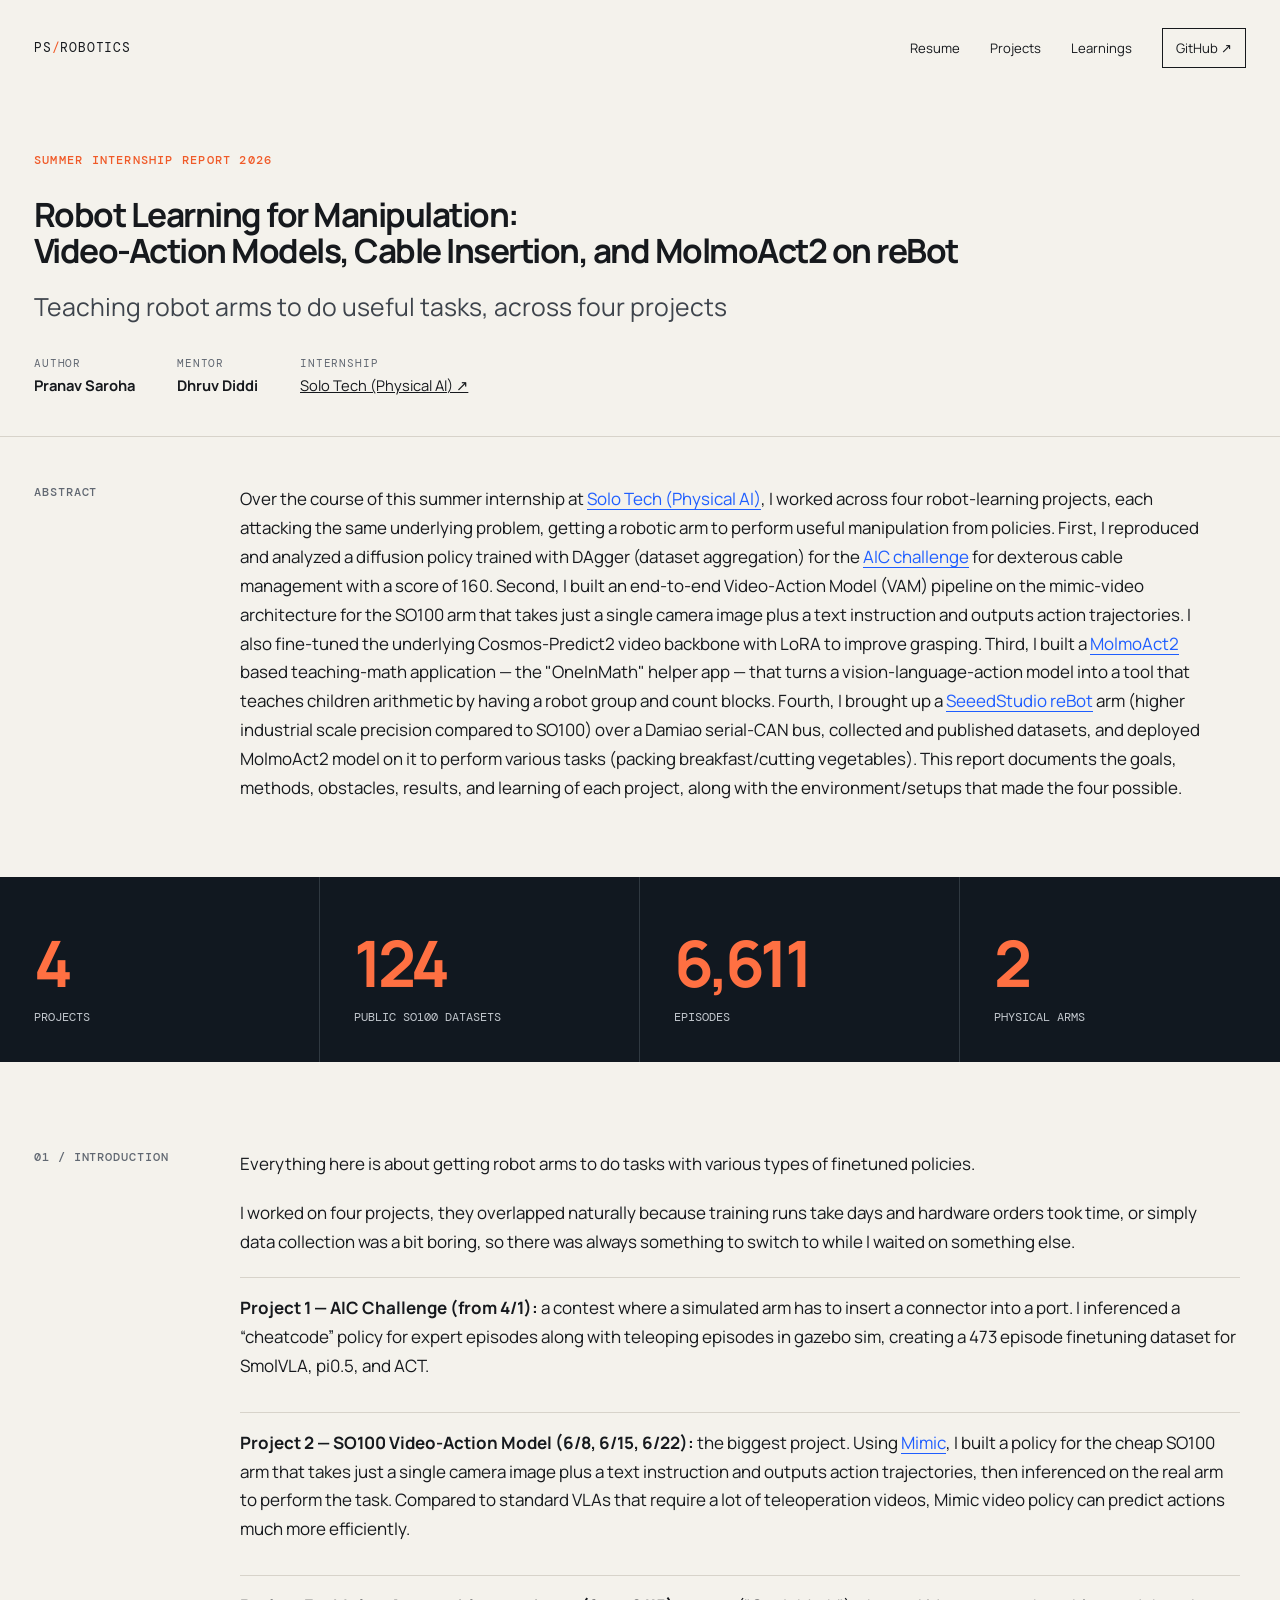
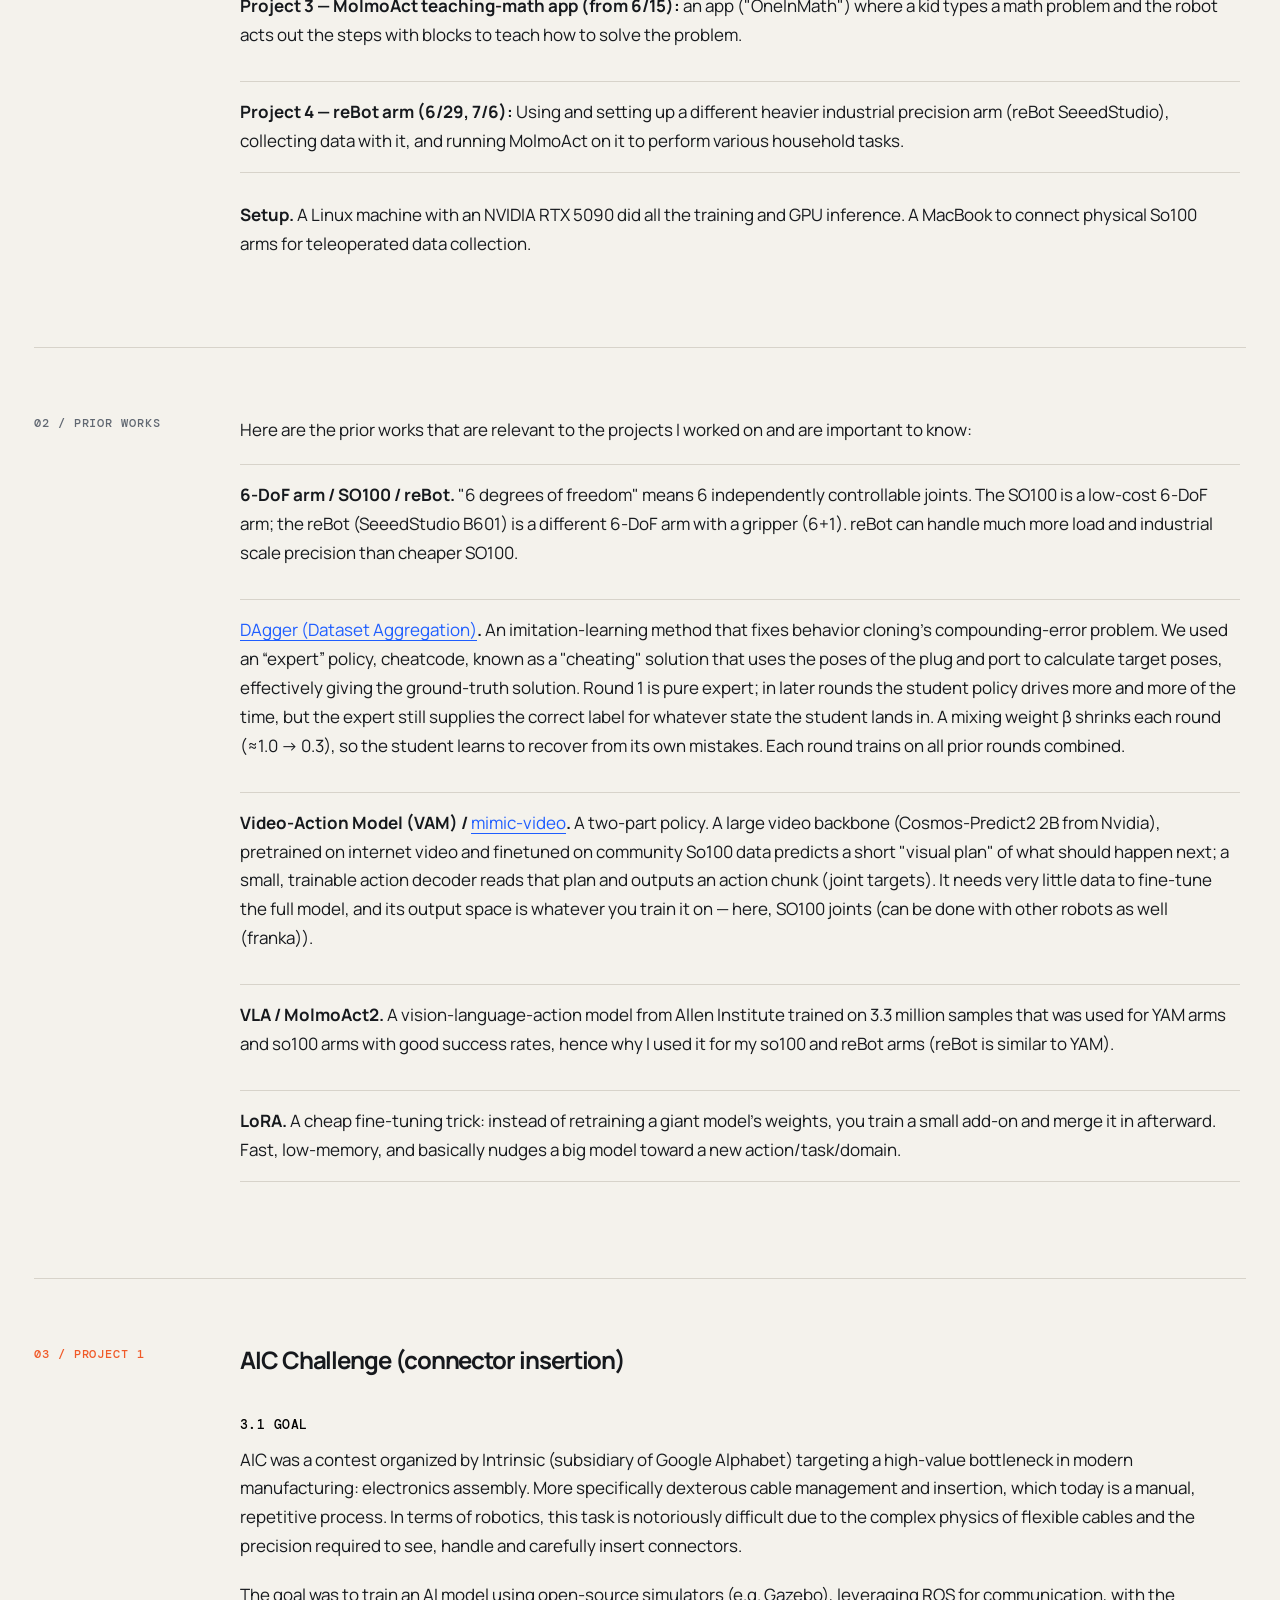
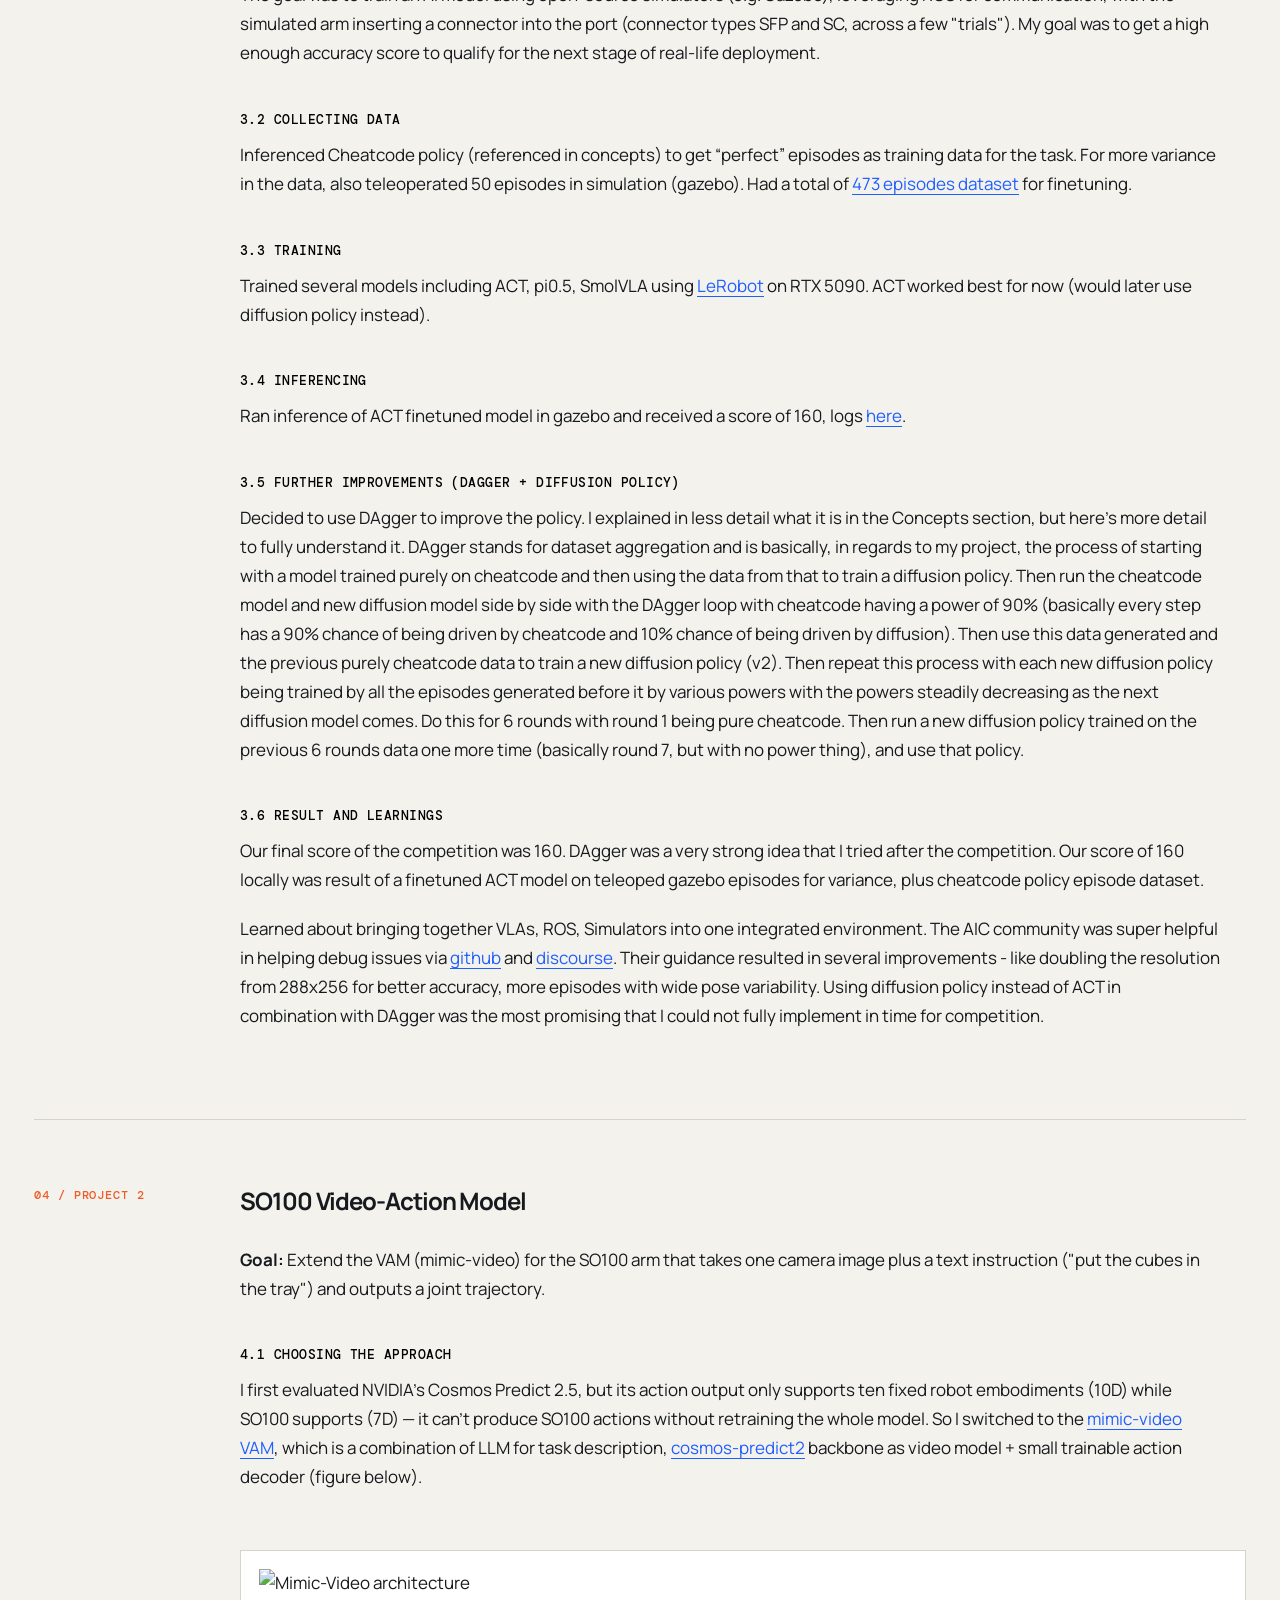
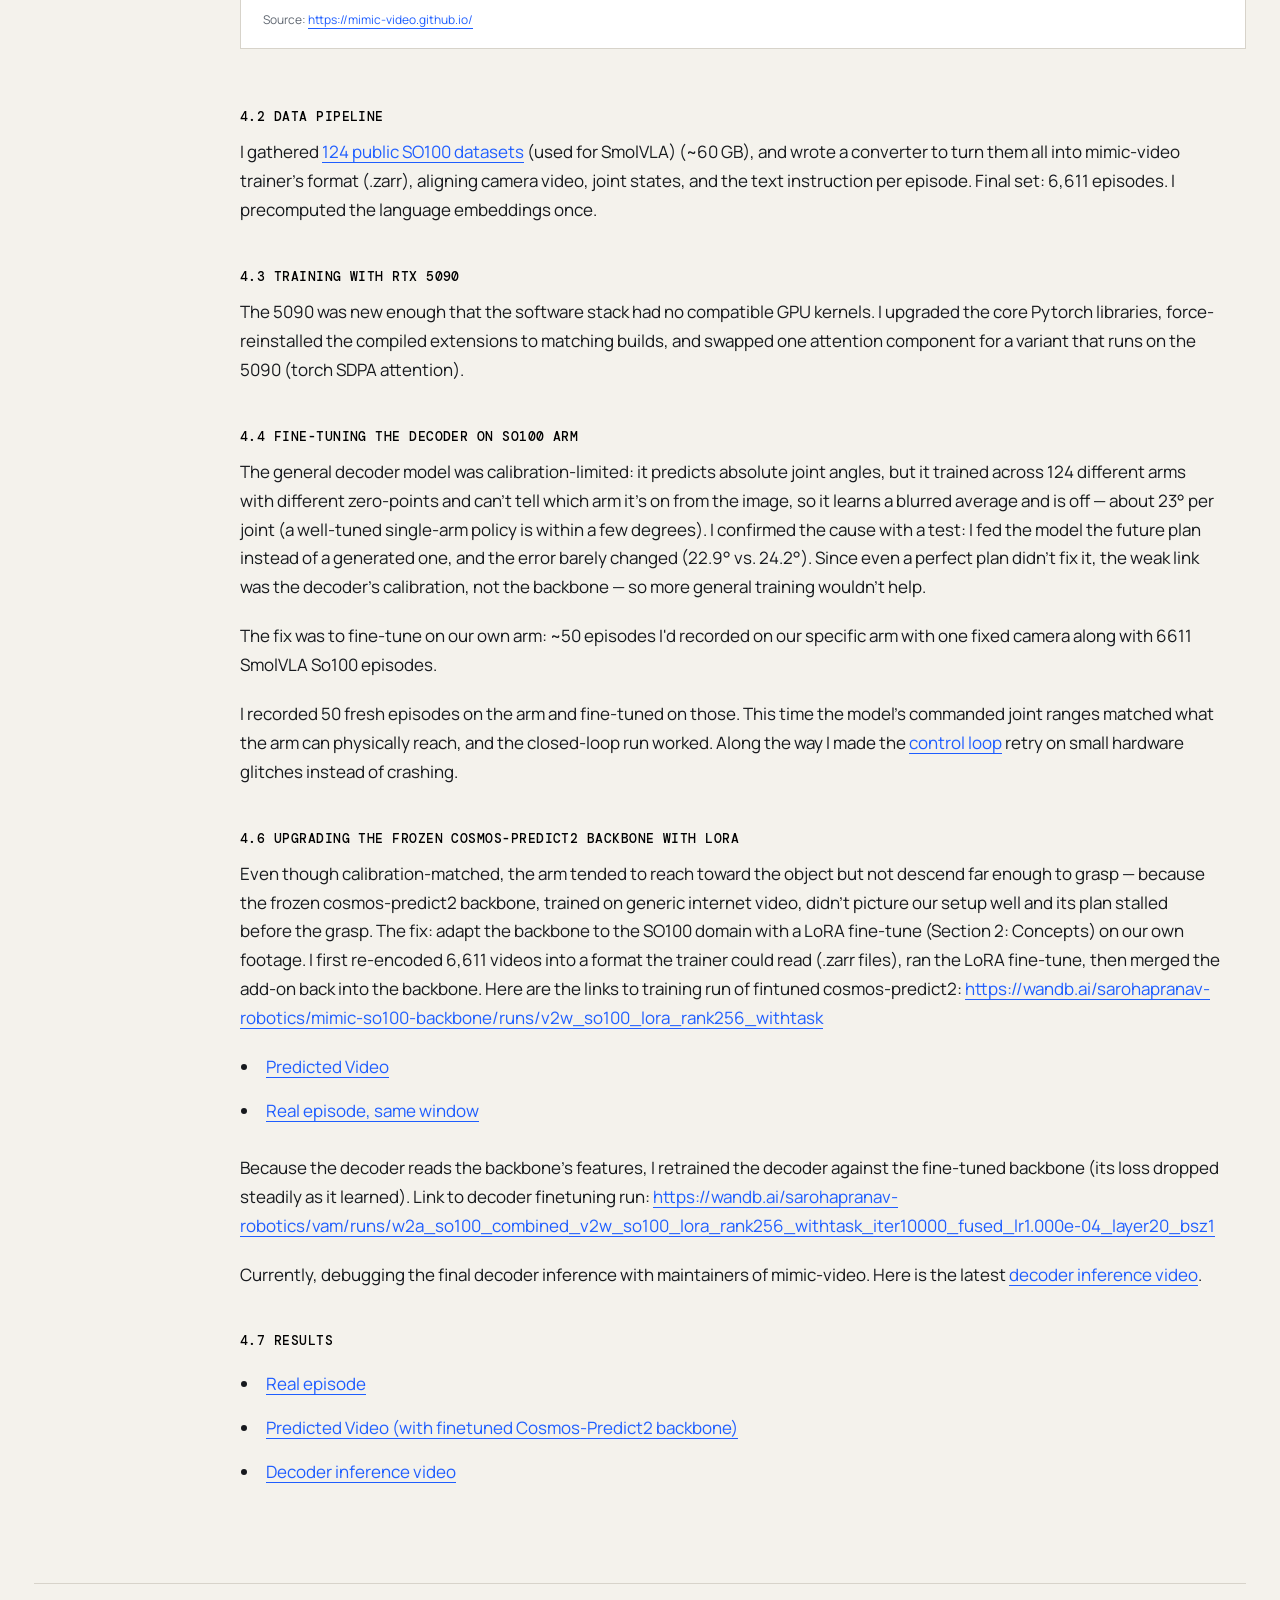
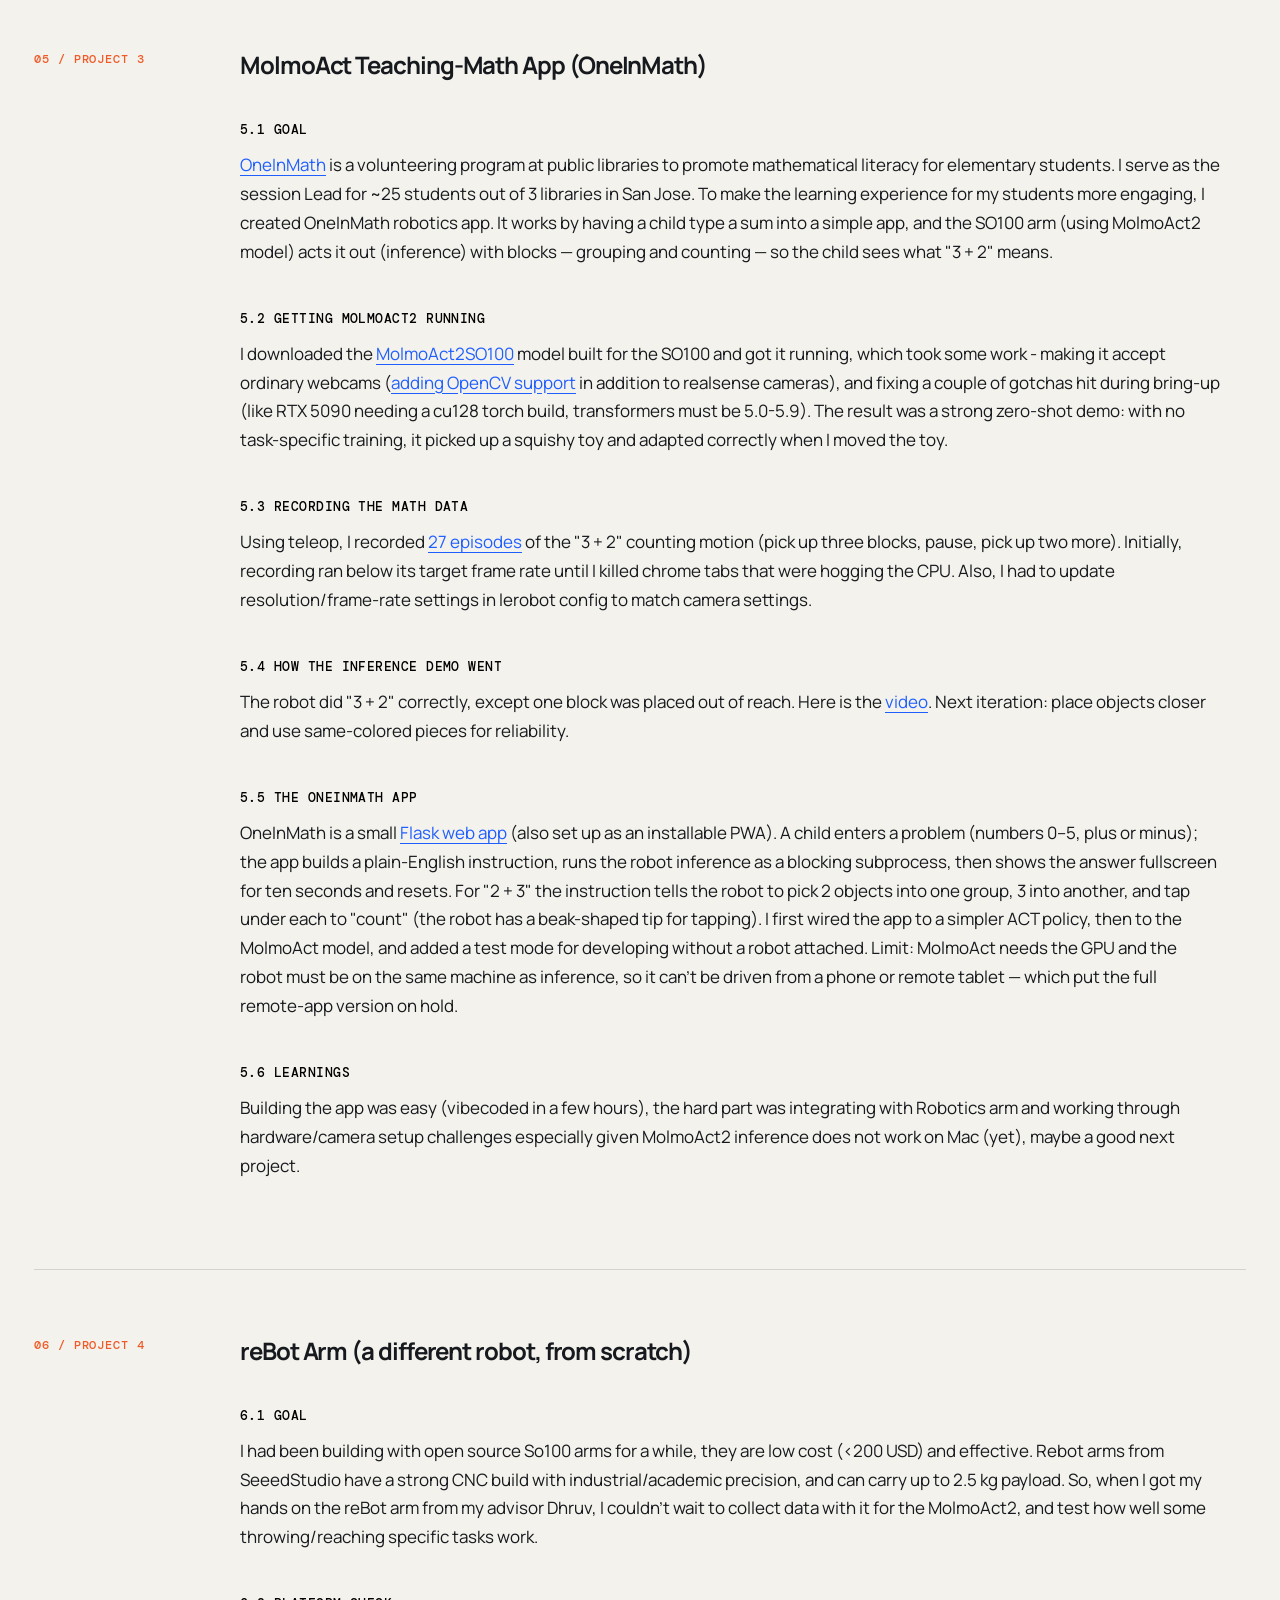
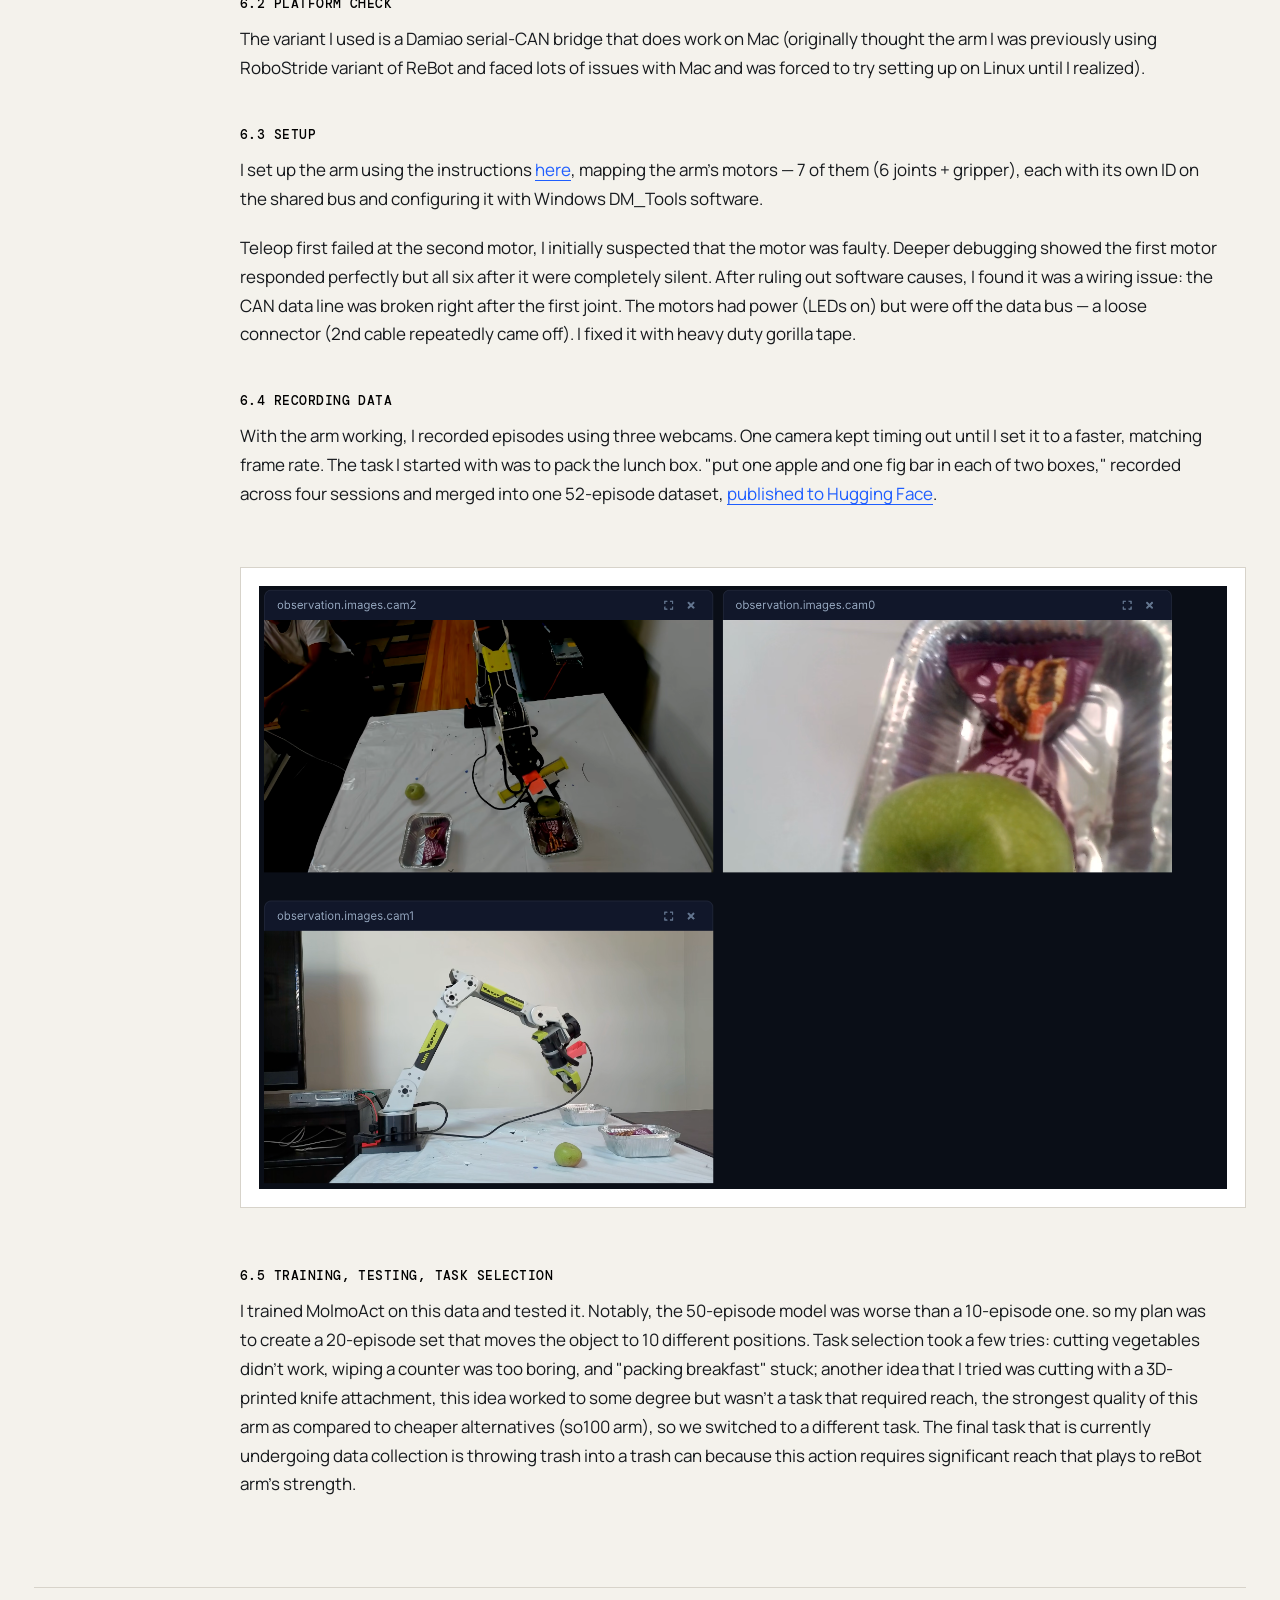
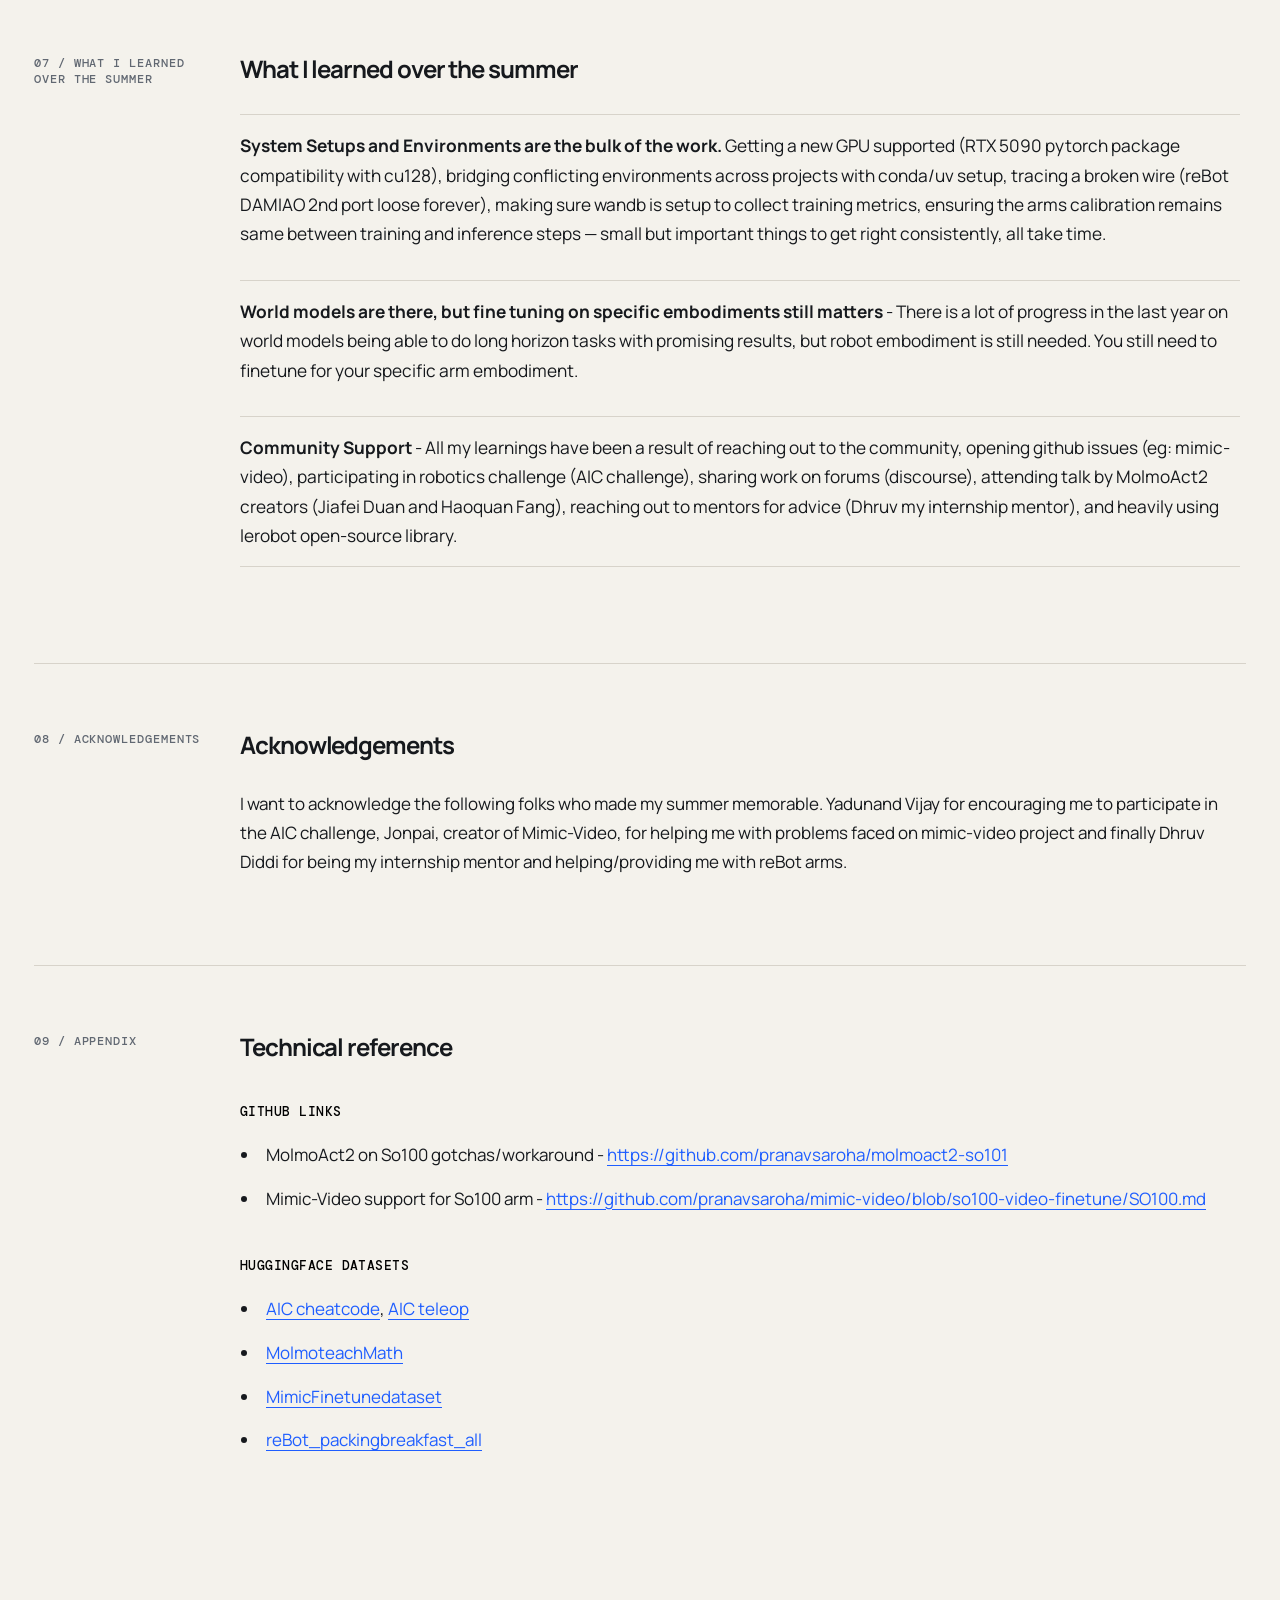
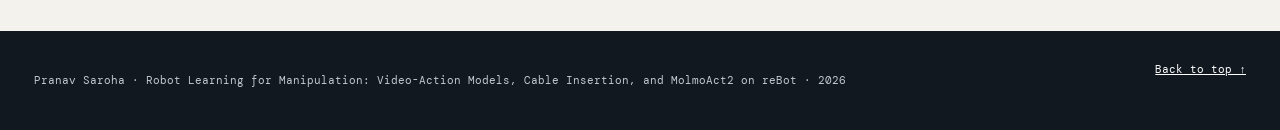
==== internship/index.html @ 47be6ef4 "Create resume homepage and move internship report to separate page" ====
<!doctype html>
<html lang="en">
<head>
  <meta charset="utf-8">
  <meta name="viewport" content="width=device-width, initial-scale=1">
  <meta name="description" content="Pranav Saroha's 2026 summer internship report on robot learning for manipulation.">
  <title>Robot Learning for Manipulation: Video-Action Models, Cable Insertion, and MolmoAct2 on reBot — Pranav Saroha</title>
  <link rel="preconnect" href="https://fonts.googleapis.com">
  <link rel="preconnect" href="https://fonts.gstatic.com" crossorigin>
  <link href="https://fonts.googleapis.com/css2?family=DM+Mono:wght@400;500&family=Manrope:wght@400;500;600;700;800&display=swap" rel="stylesheet">
  <link rel="stylesheet" href="../styles.css">
</head>
<body>
  <div class="progress" aria-hidden="true"><span id="progress-bar"></span></div>
  <header class="site-header">
    <a class="brand" href="../" aria-label="Back to Pranav Saroha’s resume">PS<span>/</span>ROBOTICS</a>
    <nav aria-label="Report navigation">
      <a href="../">Resume</a>
      <a href="#projects">Projects</a>
      <a href="#learnings">Learnings</a>
      <a class="nav-button" href="https://github.com/pranavsaroha" target="_blank" rel="noreferrer">GitHub ↗</a>
    </nav>
  </header>

  <main id="top">
    <article>
      <header class="hero">
        <p class="eyebrow">Summer Internship Report 2026</p>
        <h1>Robot Learning for Manipulation:<br><em>Video-Action Models, Cable Insertion, and MolmoAct2 on reBot</em></h1>
        <p class="dek">Teaching robot arms to do useful tasks, across four projects</p>
        <div class="byline">
          <div><span class="label">Author</span><strong>Pranav Saroha</strong></div>
          <div><span class="label">Mentor</span><strong>Dhruv Diddi</strong></div>
          <div><span class="label">Internship</span><strong><a href="https://getsolo.tech/" target="_blank" rel="noreferrer">Solo Tech (Physical AI) ↗</a></strong></div>
        </div>
      </header>

      <section class="overview" aria-label="Abstract">
        <div class="section-kicker">Abstract</div>
        <div class="overview-copy">
          <p>Over the course of this summer internship at <a href="https://getsolo.tech/" target="_blank" rel="noreferrer">Solo Tech (Physical AI)</a>, I worked across four robot-learning projects, each attacking the same underlying problem, getting a robotic arm to perform useful manipulation from policies. First, I reproduced and analyzed a diffusion policy trained with DAgger (dataset aggregation) for the <a href="https://www.intrinsic.ai/events/ai-for-industry-challenge" target="_blank" rel="noreferrer">AIC challenge</a> for dexterous cable management with a score of 160. Second, I built an end-to-end Video-Action Model (VAM) pipeline on the mimic-video architecture for the SO100 arm that takes just a single camera image plus a text instruction and outputs action trajectories. I also fine-tuned the underlying Cosmos-Predict2 video backbone with LoRA to improve grasping. Third, I built a <a href="https://huggingface.co/pranavsaroha/molmoact2-so101-molmoteach-ft" target="_blank" rel="noreferrer">MolmoAct2</a> based teaching-math application — the "OneInMath" helper app — that turns a vision-language-action model into a tool that teaches children arithmetic by having a robot group and count blocks. Fourth, I brought up a <a href="https://wiki.seeedstudio.com/rebot_arm_b601_dm_lerobot/" target="_blank" rel="noreferrer">SeeedStudio reBot</a> arm (higher industrial scale precision compared to SO100) over a Damiao serial-CAN bus, collected and published datasets, and deployed MolmoAct2 model on it to perform various tasks (packing breakfast/cutting vegetables). This report documents the goals, methods, obstacles, results, and learning of each project, along with the environment/setups that made the four possible.</p>
        </div>
      </section>

      <section class="numbers" aria-label="Project metrics">
        <div class="metric"><strong>4</strong><span>projects</span></div>
        <div class="metric"><strong>124</strong><span>public SO100 datasets</span></div>
        <div class="metric"><strong>6,611</strong><span>episodes</span></div>
        <div class="metric"><strong>2</strong><span>physical arms</span></div>
      </section>

      <div class="report">
        <section class="report-section" id="introduction">
          <div class="section-kicker">01 / Introduction</div>
          <div class="prose">
            <p>Everything here is about getting robot arms to do tasks with various types of finetuned policies.</p>
            <p>I worked on four projects, they overlapped naturally because training runs take days and hardware orders took time, or simply data collection was a bit boring, so there was always something to switch to while I waited on something else.</p>
            <ul class="project-list">
              <li><strong>Project 1 — AIC Challenge (from 4/1):</strong> a contest where a simulated arm has to insert a connector into a port. I inferenced a “cheatcode” policy for expert episodes along with teleoping episodes in gazebo sim, creating a 473 episode finetuning dataset for SmolVLA, pi0.5, and ACT. </li>
              <li><strong>Project 2 — SO100 Video-Action Model (6/8, 6/15, 6/22):</strong> the biggest project. Using <a href="https://github.com/mimic-video/mimic-video" target="_blank" rel="noreferrer">Mimic</a>, I built a policy for the cheap SO100 arm that takes just a single camera image plus a text instruction and outputs action trajectories, then inferenced on the real arm to perform the task. Compared to standard VLAs that require a lot of teleoperation videos, Mimic video policy can predict actions much more efficiently.</li>
              <li><strong>Project 3 — MolmoAct teaching-math app (from 6/15):</strong> an app ("OneInMath") where a kid types a math problem and the robot acts out the steps with blocks to teach how to solve the problem.</li>
              <li><strong>Project 4 — reBot arm (6/29, 7/6):</strong> Using and setting up a different heavier industrial precision arm (reBot SeeedStudio), collecting data with it, and running MolmoAct on it to perform various household tasks.</li>
            </ul>
            <p><strong>Setup.</strong> A Linux machine with an NVIDIA RTX 5090 did all the training and GPU inference. A MacBook to connect physical So100 arms for teleoperated data collection.</p>
          </div>
        </section>

        <section class="report-section" id="prior-work">
          <div class="section-kicker">02 / Prior Works</div>
          <div class="prose">
            <p>Here are the prior works that are relevant to the projects I worked on and are important to know:</p>
            <ul class="concept-list">
              <li><strong>6-DoF arm / SO100 / reBot.</strong> "6 degrees of freedom" means 6 independently controllable joints. The SO100 is a low-cost 6-DoF arm; the reBot (SeeedStudio B601) is a different 6-DoF arm with a gripper (6+1). reBot can handle much more load and industrial scale precision than cheaper SO100.</li>
              <li><strong><a href="https://arxiv.org/pdf/1011.0686" target="_blank" rel="noreferrer">DAgger (Dataset Aggregation)</a>.</strong> An imitation-learning method that fixes behavior cloning's compounding-error problem. We used an “expert” policy, cheatcode, known as a "cheating" solution that uses the poses of the plug and port to calculate target poses, effectively giving the ground-truth solution. Round 1 is pure expert; in later rounds the student policy drives more and more of the time, but the expert still supplies the correct label for whatever state the student lands in. A mixing weight β shrinks each round (≈1.0 → 0.3), so the student learns to recover from its own mistakes. Each round trains on all prior rounds combined.</li>
              <li><strong>Video-Action Model (VAM) / <a href="https://arxiv.org/pdf/2512.15692" target="_blank" rel="noreferrer">mimic-video</a>.</strong> A two-part policy. A large video backbone (Cosmos-Predict2 2B from Nvidia), pretrained on internet video and finetuned on community So100 data predicts a short "visual plan" of what should happen next; a small, trainable action decoder reads that plan and outputs an action chunk (joint targets). It needs very little data to fine-tune the full model, and its output space is whatever you train it on — here, SO100 joints (can be done with other robots as well (franka)).</li>
              <li><strong>VLA / MolmoAct2.</strong> A vision-language-action model from Allen Institute trained on 3.3 million samples that was used for YAM arms and so100 arms with good success rates, hence why I used it for my so100 and reBot arms (reBot is similar to YAM).</li>
              <li><strong>LoRA.</strong> A cheap fine-tuning trick: instead of retraining a giant model's weights, you train a small add-on and merge it in afterward. Fast, low-memory, and basically nudges a big model toward a new action/task/domain.</li>
            </ul>
          </div>
        </section>

        <div id="projects"></div>
        <section class="report-section project-report" id="aic">
          <div class="section-kicker">03 / Project 1</div>
          <div class="prose">
            <h2>AIC Challenge (connector insertion)</h2>
            <h3>3.1 Goal</h3>
            <p>AIC was a contest organized by Intrinsic (subsidiary of Google Alphabet) targeting a high-value bottleneck in modern manufacturing: electronics assembly. More specifically dexterous cable management and insertion, which today is a manual, repetitive process. In terms of robotics, this task is notoriously difficult due to the complex physics of flexible cables and the precision required to see, handle and carefully insert connectors.</p>
            <p>The goal was to train an AI model using open-source simulators (e.g. Gazebo), leveraging ROS for communication, with the simulated arm inserting a connector into the port (connector types SFP and SC, across a few "trials"). My goal was to get a high enough accuracy score to qualify for the next stage of real-life deployment.</p>
            <h3>3.2 Collecting Data</h3>
            <p>Inferenced Cheatcode policy (referenced in concepts) to get “perfect” episodes as training data for the task. For more variance in the data, also teleoperated 50 episodes in simulation (gazebo). Had a total of <a href="https://huggingface.co/datasets/pranavsaroha/aic-cheatcode-t1-473ep/tree/main/meta" target="_blank" rel="noreferrer">473 episodes dataset</a> for finetuning.</p>
            <h3>3.3 Training</h3>
            <p>Trained several models including ACT, pi0.5, SmolVLA using <a href="https://huggingface.co/docs/lerobot/en/act" target="_blank" rel="noreferrer">LeRobot</a> on RTX 5090. ACT worked best for now (would later use diffusion policy instead).</p>
            <h3>3.4 Inferencing</h3>
            <p>Ran inference of ACT finetuned model in gazebo and received a score of 160, logs <a href="https://docs.google.com/document/d/1zoISjphK7sL592Ip3vizAdQbeNcts834FnAnrH1yJ50/edit?usp=sharing" target="_blank" rel="noreferrer">here</a>.</p>
            <h3>3.5 Further Improvements (DAgger + diffusion policy)</h3>
            <p>Decided to use DAgger to improve the policy. I explained in less detail what it is in the Concepts section, but here’s more detail to fully understand it. DAgger stands for dataset aggregation and is basically, in regards to my project, the process of starting with a model trained purely on cheatcode and then using the data from that to train a diffusion policy. Then run the cheatcode model and new diffusion model side by side with the DAgger loop with cheatcode having a power of 90% (basically every step has a 90% chance of being driven by cheatcode and 10% chance of being driven by diffusion). Then use this data generated and the previous purely cheatcode data to train a new diffusion policy (v2). Then repeat this process with each new diffusion policy being trained by all the episodes generated before it by various powers with the powers steadily decreasing as the next diffusion model comes. Do this for 6 rounds with round 1 being pure cheatcode. Then run a new diffusion policy trained on the previous 6 rounds data one more time (basically round 7, but with no power thing), and use that policy.</p>
            <h3>3.6 Result and Learnings</h3>
            <p>Our final score of the competition was 160. DAgger was a very strong idea that I tried after the competition. Our score of 160 locally was result of a finetuned ACT model on teleoped gazebo episodes for variance, plus cheatcode policy episode dataset.</p>
            <p>Learned about bringing together VLAs, ROS, Simulators into one integrated environment. The AIC community was super helpful in helping debug issues via <a href="https://github.com/intrinsic-dev/aic/issues/493" target="_blank" rel="noreferrer">github</a> and <a href="https://discourse.openrobotics.org/t/my-first-results-pi0-5-vla-policy/53670/5?u=pranav_saroha" target="_blank" rel="noreferrer">discourse</a>. Their guidance resulted in several improvements - like doubling the resolution from 288x256 for better accuracy, more episodes with wide pose variability. Using diffusion policy instead of ACT in combination with DAgger was the most promising that I could not fully implement in time for competition.</p>
          </div>
        </section>

        <section class="report-section project-report" id="vam">
          <div class="section-kicker">04 / Project 2</div>
          <div class="prose">
            <h2>SO100 Video-Action Model</h2>
            <p><strong>Goal:</strong> Extend the VAM (mimic-video) for the SO100 arm that takes one camera image plus a text instruction ("put the cubes in the tray") and outputs a joint trajectory.</p>
            <h3>4.1 Choosing the approach</h3>
            <p>I first evaluated NVIDIA's Cosmos Predict 2.5, but its action output only supports ten fixed robot embodiments (10D) while SO100 supports (7D) — it can't produce SO100 actions without retraining the whole model. So I switched to the <a href="https://github.com/mimic-video/mimic-video" target="_blank" rel="noreferrer">mimic-video VAM</a>, which is a combination of LLM for task description, <a href="https://github.com/nvidia-cosmos/cosmos-predict2.5" target="_blank" rel="noreferrer">cosmos-predict2</a> backbone as video model + small trainable action decoder (figure below).</p>
            <figure class="architecture">
              <img src="https://raw.githubusercontent.com/pranavsaroha/mimic-video/so100-support/assets/figure_one.png" alt="Mimic-Video architecture" loading="lazy">
              <figcaption>Source: <a href="https://mimic-video.github.io/" target="_blank" rel="noreferrer">https://mimic-video.github.io/</a></figcaption>
            </figure>
            <h3>4.2 Data pipeline</h3>
            <p>I gathered <a href="https://arxiv.org/pdf/2506.01844#subsection.A.1" target="_blank" rel="noreferrer">124 public SO100 datasets</a> (used for SmolVLA) (~60 GB), and wrote a converter to turn them all into mimic-video trainer's format (.zarr), aligning camera video, joint states, and the text instruction per episode. Final set: 6,611 episodes. I precomputed the language embeddings once.</p>
            <h3>4.3 Training with RTX 5090</h3>
            <p>The 5090 was new enough that the software stack had no compatible GPU kernels. I upgraded the core Pytorch libraries, force-reinstalled the compiled extensions to matching builds, and swapped one attention component for a variant that runs on the 5090 (torch SDPA attention).</p>
            <h3>4.4 Fine-tuning the Decoder on So100 arm</h3>
            <p>The general decoder model was calibration-limited: it predicts absolute joint angles, but it trained across 124 different arms with different zero-points and can't tell which arm it's on from the image, so it learns a blurred average and is off — about 23° per joint (a well-tuned single-arm policy is within a few degrees). I confirmed the cause with a test: I fed the model the future plan instead of a generated one, and the error barely changed (22.9° vs. 24.2°). Since even a perfect plan didn't fix it, the weak link was the decoder's calibration, not the backbone — so more general training wouldn't help.</p>
            <p>The fix was to fine-tune on our own arm: ~50 episodes I'd recorded on our specific arm with one fixed camera along with 6611 SmolVLA So100 episodes.</p>
            <p>I recorded 50 fresh episodes on the arm and fine-tuned on those. This time the model's commanded joint ranges matched what the arm can physically reach, and the closed-loop run worked. Along the way I made the <a href="https://github.com/pranavsaroha/mimic-video/blob/so100-video-finetune/so100/so100_robot_client_v2.py#L96-L110" target="_blank" rel="noreferrer">control loop</a> retry on small hardware glitches instead of crashing.</p>
            <h3>4.6 Upgrading the frozen Cosmos-predict2 backbone with LoRA</h3>
            <p>Even though calibration-matched, the arm tended to reach toward the object but not descend far enough to grasp — because the frozen cosmos-predict2 backbone, trained on generic internet video, didn't picture our setup well and its plan stalled before the grasp. The fix: adapt the backbone to the SO100 domain with a LoRA fine-tune (Section 2: Concepts) on our own footage. I first re-encoded 6,611 videos into a format the trainer could read (.zarr files), ran the LoRA fine-tune, then merged the add-on back into the backbone. Here are the links to training run of fintuned cosmos-predict2: <a href="https://wandb.ai/sarohapranav-robotics/mimic-so100-backbone/runs/v2w_so100_lora_rank256_withtask" target="_blank" rel="noreferrer">https://wandb.ai/sarohapranav-robotics/mimic-so100-backbone/runs/v2w_so100_lora_rank256_withtask</a></p>
            <ul>
              <li><a href="https://github.com/user-attachments/assets/3adac5a7-fd50-4b0a-bffd-9cc7565fff15" target="_blank" rel="noreferrer">Predicted Video</a></li>
              <li><a href="https://github.com/user-attachments/assets/dd888028-4690-4565-afde-b332ab7a1690" target="_blank" rel="noreferrer">Real episode, same window</a></li>
            </ul>
            <p>Because the decoder reads the backbone's features, I retrained the decoder against the fine-tuned backbone (its loss dropped steadily as it learned). Link to decoder finetuning run: <a class="break-link" href="https://wandb.ai/sarohapranav-robotics/vam/runs/w2a_so100_combined_v2w_so100_lora_rank256_withtask_iter10000_fused_lr1.000e-04_layer20_bsz1?nw=nwusersarohapranav" target="_blank" rel="noreferrer">https://wandb.ai/sarohapranav-robotics/vam/runs/w2a_so100_combined_v2w_so100_lora_rank256_withtask_iter10000_fused_lr1.000e-04_layer20_bsz1</a></p>
            <p>Currently, debugging the final decoder inference with maintainers of mimic-video. Here is the latest <a href="https://drive.google.com/file/d/19XZk2eAJeTb7I-8IAfVTRflejuZbnd_m/view" target="_blank" rel="noreferrer">decoder inference video</a>.</p>
            <h3>4.7 Results</h3>
            <ul>
              <li><a href="https://drive.google.com/file/d/1jtOhh29o8MlRbOitPWE5rIBQf1MGWLWZ/view?usp=sharing" target="_blank" rel="noreferrer">Real episode</a></li>
              <li><a href="https://github.com/user-attachments/assets/3adac5a7-fd50-4b0a-bffd-9cc7565fff15" target="_blank" rel="noreferrer">Predicted Video (with finetuned Cosmos-Predict2 backbone)</a></li>
              <li><a href="https://drive.google.com/file/d/19XZk2eAJeTb7I-8IAfVTRflejuZbnd_m/view" target="_blank" rel="noreferrer">Decoder inference video</a></li>
            </ul>
          </div>
        </section>

        <section class="report-section project-report" id="oneinmath">
          <div class="section-kicker">05 / Project 3</div>
          <div class="prose">
            <h2>MolmoAct Teaching-Math App (OneInMath)</h2>
            <h3>5.1 Goal</h3>
            <p><a href="https://oneinmath.com/" target="_blank" rel="noreferrer">OneInMath</a> is a volunteering program at public libraries to promote mathematical literacy for elementary students. I serve as the session Lead for ~25 students out of 3 libraries in San Jose. To make the learning experience for my students more engaging, I created OneInMath robotics app. It works by having a child type a sum into a simple app, and the SO100 arm (using MolmoAct2 model) acts it out (inference) with blocks — grouping and counting — so the child sees what "3 + 2" means.</p>
            <h3>5.2 Getting MolmoAct2 running</h3>
            <p>I downloaded the <a href="https://huggingface.co/allenai/MolmoAct2-SO100_101" target="_blank" rel="noreferrer">MolmoAct2SO100</a> model built for the SO100 and got it running, which took some work - making it accept ordinary webcams (<a href="https://github.com/pranavsaroha/molmoact2-so101/commit/24d4e3ca0a01d7ec2be7e6c6e43d37c1b0b19bf9" target="_blank" rel="noreferrer">adding OpenCV support</a> in addition to realsense cameras), and fixing a couple of gotchas hit during bring-up (like RTX 5090 needing a cu128 torch build, transformers must be 5.0-5.9). The result was a strong zero-shot demo: with no task-specific training, it picked up a squishy toy and adapted correctly when I moved the toy.</p>
            <h3>5.3 Recording the math data</h3>
            <p>Using teleop, I recorded <a href="https://huggingface.co/spaces/lerobot/visualize_dataset?path=%2Fpranavsaroha%2FMolmoteachMath_20260626_113654%2Fepisode_0" target="_blank" rel="noreferrer">27 episodes</a> of the "3 + 2" counting motion (pick up three blocks, pause, pick up two more). Initially, recording ran below its target frame rate until I killed chrome tabs that were hogging the CPU. Also, I had to update resolution/frame-rate settings in lerobot config to match camera settings.</p>
            <h3>5.4 How the inference demo went</h3>
            <p>The robot did "3 + 2" correctly, except one block was placed out of reach. Here is the <a href="https://drive.google.com/file/d/1_t672Bsxy_-BV2jWZpo71N86HWycFJUy/view?usp=sharing" target="_blank" rel="noreferrer">video</a>. Next iteration: place objects closer and use same-colored pieces for reliability.</p>
            <h3>5.5 The OneInMath app</h3>
            <p>OneInMath is a small <a href="https://github.com/pranavsaroha/oneinmath-robot" target="_blank" rel="noreferrer">Flask web app</a> (also set up as an installable PWA). A child enters a problem (numbers 0–5, plus or minus); the app builds a plain-English instruction, runs the robot inference as a blocking subprocess, then shows the answer fullscreen for ten seconds and resets. For "2 + 3" the instruction tells the robot to pick 2 objects into one group, 3 into another, and tap under each to "count" (the robot has a beak-shaped tip for tapping). I first wired the app to a simpler ACT policy, then to the MolmoAct model, and added a test mode for developing without a robot attached. Limit: MolmoAct needs the GPU and the robot must be on the same machine as inference, so it can't be driven from a phone or remote tablet — which put the full remote-app version on hold.</p>
            <h3>5.6 Learnings</h3>
            <p>Building the app was easy (vibecoded in a few hours), the hard part was integrating with Robotics arm and working through hardware/camera setup challenges especially given MolmoAct2 inference does not work on Mac (yet), maybe a good next project.</p>
          </div>
        </section>

        <section class="report-section project-report" id="rebot">
          <div class="section-kicker">06 / Project 4</div>
          <div class="prose">
            <h2>reBot Arm (a different robot, from scratch)</h2>
            <h3>6.1 Goal</h3>
            <p>I had been building with open source So100 arms for a while, they are low cost (&lt;200 USD) and effective. Rebot arms from SeeedStudio have a strong CNC build with industrial/academic precision, and can carry up to 2.5 kg payload. So, when I got my hands on the reBot arm from my advisor Dhruv, I couldn’t wait to collect data with it for the MolmoAct2, and test how well some throwing/reaching specific tasks work.</p>
            <h3>6.2 Platform check</h3>
            <p>The variant I used is a Damiao serial-CAN bridge that does work on Mac (originally thought the arm I was previously using RoboStride variant of ReBot and faced lots of issues with Mac and was forced to try setting up on Linux until I realized).</p>
            <h3>6.3 Setup</h3>
            <p>I set up the arm using the instructions <a href="https://wiki.seeedstudio.com/rebot_b601_dm_getting_started/" target="_blank" rel="noreferrer">here</a>, mapping the arm's motors — 7 of them (6 joints + gripper), each with its own ID on the shared bus and configuring it with Windows DM_Tools software.</p>
            <p>Teleop first failed at the second motor, I initially suspected that the motor was faulty. Deeper debugging showed the first motor responded perfectly but all six after it were completely silent. After ruling out software causes, I found it was a wiring issue: the CAN data line was broken right after the first joint. The motors had power (LEDs on) but were off the data bus — a loose connector (2nd cable repeatedly came off). I fixed it with heavy duty gorilla tape.</p>
            <h3>6.4 Recording data</h3>
            <p>With the arm working, I recorded episodes using three webcams. One camera kept timing out until I set it to a faster, matching frame rate. The task I started with was to pack the lunch box. "put one apple and one fig bar in each of two boxes," recorded across four sessions and merged into one 52-episode dataset, <a href="https://huggingface.co/datasets/pranavsaroha/reBot_packingbreakfast_all" target="_blank" rel="noreferrer">published to Hugging Face</a>.</p>
            <figure class="architecture">
              <img src="../assets/rebot-recording-full.png" alt="Three camera views of the reBot arm recording the breakfast-packing task with apples and fig bars." width="1862" height="1160" style="height: auto; max-height: none;" loading="lazy">
            </figure>
            <h3>6.5 Training, testing, task selection</h3>
            <p>I trained MolmoAct on this data and tested it. Notably, the 50-episode model was worse than a 10-episode one. so my plan was to create a 20-episode set that moves the object to 10 different positions. Task selection took a few tries: cutting vegetables didn't work, wiping a counter was too boring, and "packing breakfast" stuck; another idea that I tried was cutting with a 3D-printed knife attachment, this idea worked to some degree but wasn’t a task that required reach, the strongest quality of this arm as compared to cheaper alternatives (so100 arm), so we switched to a different task. The final task that is currently undergoing data collection is throwing trash into a trash can because this action requires significant reach that plays to reBot arm’s strength.</p>
          </div>
        </section>

        <section class="report-section" id="learnings">
          <div class="section-kicker">07 / What I learned over the summer</div>
          <div class="prose">
            <h2>What I learned over the summer</h2>
            <ul class="concept-list lessons-list">
              <li><strong>System Setups and Environments are the bulk of the work.</strong> Getting a new GPU supported (RTX 5090 pytorch package compatibility with cu128), bridging conflicting environments across projects with conda/uv setup, tracing a broken wire (reBot DAMIAO 2nd port loose forever), making sure wandb is setup to collect training metrics, ensuring the arms calibration remains same between training and inference steps — small but important things to get right consistently, all take time.</li>
              <li><strong>World models are there, but fine tuning on specific embodiments still matters</strong> - There is a lot of progress in the last year on world models being able to do long horizon tasks with promising results, but robot embodiment is still needed. You still need to finetune for your specific arm embodiment.</li>
              <li><strong>Community Support</strong> - All my learnings have been a result of reaching out to the community, opening github issues (eg: mimic-video), participating in robotics challenge (AIC challenge), sharing work on forums (discourse), attending talk by MolmoAct2 creators (Jiafei Duan and Haoquan Fang), reaching out to mentors for advice (Dhruv my internship mentor), and heavily using lerobot open-source library.</li>
            </ul>
          </div>
        </section>

        <section class="report-section" id="acknowledgements">
          <div class="section-kicker">08 / Acknowledgements</div>
          <div class="prose">
            <h2>Acknowledgements</h2>
            <p>I want to acknowledge the following folks who made my summer memorable. Yadunand Vijay for encouraging me to participate in the AIC challenge, Jonpai, creator of Mimic-Video, for helping me with problems faced on mimic-video project and finally Dhruv Diddi for being my internship mentor and helping/providing me with reBot arms.</p>
          </div>
        </section>

        <section class="report-section" id="appendix">
          <div class="section-kicker">09 / Appendix</div>
          <div class="prose">
            <h2>Technical reference</h2>
            <h3>Github links</h3>
            <ul>
              <li>MolmoAct2 on So100 gotchas/workaround - <a class="break-link" href="https://github.com/pranavsaroha/molmoact2-so101" target="_blank" rel="noreferrer">https://github.com/pranavsaroha/molmoact2-so101</a></li>
              <li>Mimic-Video support for So100 arm - <a class="break-link" href="https://github.com/pranavsaroha/mimic-video/blob/so100-video-finetune/SO100.md" target="_blank" rel="noreferrer">https://github.com/pranavsaroha/mimic-video/blob/so100-video-finetune/SO100.md</a></li>
            </ul>
            <h3>HuggingFace Datasets</h3>
            <ul>
              <li><a href="https://huggingface.co/datasets/pranavsaroha/aic-cheatcode_and_teleop_v3" target="_blank" rel="noreferrer">AIC cheatcode</a>, <a href="https://huggingface.co/datasets/pranavsaroha/aic-cheatcode_and_teleop_clean" target="_blank" rel="noreferrer">AIC teleop</a></li>
              <li><a href="https://huggingface.co/datasets/pranavsaroha/MolmoteachMath_20260701_133745" target="_blank" rel="noreferrer">MolmoteachMath</a></li>
              <li><a href="https://huggingface.co/datasets/pranavsaroha/MimicFinetunedataset_20260617_112107" target="_blank" rel="noreferrer">MimicFinetunedataset</a></li>
              <li><a href="https://huggingface.co/datasets/pranavsaroha/reBot_packingbreakfast_all" target="_blank" rel="noreferrer">reBot_packingbreakfast_all</a></li>
            </ul>
          </div>
        </section>
      </div>
    </article>
  </main>

  <footer>
    <p>Pranav Saroha · Robot Learning for Manipulation: Video-Action Models, Cable Insertion, and MolmoAct2 on reBot · 2026</p>
    <a href="#top">Back to top ↑</a>
  </footer>
  <script src="../script.js"></script>
</body>
</html>
---- styles.css ----
:root {
  --ink: #16191d;
  --muted: #616872;
  --paper: #f4f2ec;
  --card: #fffefa;
  --line: #d7d3ca;
  --orange: #f05a28;
  --blue: #1f5eff;
  --dark: #111820;
  --max: 1360px;
}

* { box-sizing: border-box; }
html { scroll-behavior: smooth; }
body {
  margin: 0;
  color: var(--ink);
  background: var(--paper);
  font-family: "Manrope", system-ui, sans-serif;
  font-size: 17px;
  line-height: 1.7;
}
a { color: inherit; font-weight: 400; }
.progress { position: fixed; z-index: 50; inset: 0 0 auto; height: 3px; background: transparent; }
.progress span { display: block; width: 0; height: 100%; background: var(--orange); }

.site-header {
  position: relative;
  z-index: 10;
  max-width: var(--max);
  margin: auto;
  padding: 28px 34px;
  display: flex;
  align-items: center;
  justify-content: space-between;
  gap: 24px;
}
.brand { font: 400 .84rem/1 "DM Mono", monospace; letter-spacing: .06em; text-decoration: none; }
.brand span { color: var(--orange); }
nav { display: flex; align-items: center; gap: 30px; }
nav a { font-size: .82rem; font-weight: 400; text-decoration: none; }
.nav-button { border: 1px solid var(--ink); padding: 8px 13px; }

main { overflow: hidden; }
.hero {
  max-width: var(--max);
  min-height: auto;
  margin: 0 auto;
  padding: 44px 34px 38px;
  display: flex;
  flex-direction: column;
  border-bottom: 1px solid var(--line);
}
.eyebrow, .project-tag { color: var(--orange); font: 500 .76rem/1.4 "DM Mono", monospace; letter-spacing: .1em; text-transform: uppercase; }
h1 { max-width: 1100px; margin: 14px 0 20px; font-size: clamp(1.02rem, 2.61vw, 2.28rem); line-height: 1.08; letter-spacing: -.045em; }
h1 em { color: var(--ink); font-style: normal; }
.dek { max-width: 760px; margin: 0; color: #3e444c; font-size: clamp(1.15rem, 2vw, 1.55rem); line-height: 1.55; }
.byline { margin-top: 30px; display: flex; flex-wrap: wrap; gap: 42px; }
.byline div { display: grid; gap: 2px; }
.label { color: var(--muted); font: .68rem/1.4 "DM Mono", monospace; text-transform: uppercase; letter-spacing: .08em; }
.byline strong { font-size: .92rem; }

.section-kicker { color: var(--muted); font: 500 .72rem/1.4 "DM Mono", monospace; letter-spacing: .08em; text-transform: uppercase; }
.overview { max-width: var(--max); margin: auto; padding: 48px 34px 58px; display: grid; grid-template-columns: 170px minmax(0, 1fr); gap: 36px; }
.overview h2, .section-heading h2, .lessons > h2 { margin: 0 0 34px; font-size: clamp(2.1rem, 4.5vw, 4rem); line-height: 1.08; letter-spacing: -.045em; }
.overview-copy p { max-width: 980px; margin-top: 0; font-size: 1.06rem; }

.numbers { background: var(--dark); color: white; display: grid; grid-template-columns: repeat(4, 1fr); }
.metric { min-height: 185px; padding: 36px 34px; display: flex; flex-direction: column; justify-content: flex-end; border-right: 1px solid #303941; }
.metric:last-child { border: 0; }
.metric strong { color: #ff7042; font-size: clamp(2.8rem, 5vw, 5rem); line-height: 1; letter-spacing: -.06em; }
.metric span { margin-top: 14px; color: #c3c8ce; font: .73rem/1.45 "DM Mono", monospace; text-transform: uppercase; }

.projects { max-width: var(--max); margin: auto; padding: 130px 34px; }
.section-heading { display: grid; grid-template-columns: 1fr 2.1fr; gap: 64px; margin-bottom: 80px; }
.project { display: grid; grid-template-columns: 120px 1fr; gap: 30px; padding: 82px 0; border-top: 1px solid var(--line); }
.project-index { color: var(--blue); font: 500 3.4rem/1 "DM Mono", monospace; letter-spacing: -.08em; }
.project h3 { max-width: 820px; margin: 10px 0 26px; font-size: clamp(2rem, 4.5vw, 4rem); line-height: 1.05; letter-spacing: -.045em; }
.lead { max-width: 870px; color: #30363d; font-size: 1.18rem; line-height: 1.65; }
.project-grid { margin: 54px 0 0; display: grid; grid-template-columns: 1fr 1fr; gap: 54px; }
.project h4 { margin: 0 0 10px; font-size: .95rem; }
.project-grid p { margin: 0; color: var(--muted); }
.tech-line { margin-top: 45px; display: flex; flex-wrap: wrap; gap: 8px; }
.tech-line span { border: 1px solid #bfc3c7; border-radius: 999px; padding: 6px 11px; font: 500 .67rem/1.3 "DM Mono", monospace; text-transform: uppercase; }
.architecture { margin: 58px 0; padding: 18px; background: white; border: 1px solid var(--line); }
.architecture img { display: block; width: 100%; max-height: 580px; object-fit: contain; background: white; }
.architecture figcaption { padding: 12px 4px 0; color: var(--muted); font-size: .75rem; }
.timeline { margin: 60px 0; border-top: 1px solid var(--line); }
.timeline-item { display: grid; grid-template-columns: 60px 1fr; gap: 20px; padding: 28px 0; border-bottom: 1px solid var(--line); }
.timeline-item > span { color: var(--orange); font: 500 1.05rem/1.4 "DM Mono", monospace; }
.timeline-item h4, .timeline-item p { margin: 0; }
.timeline-item p { max-width: 780px; color: var(--muted); }
blockquote { margin: 58px 0; padding: 35px 0 35px 35px; border-left: 5px solid var(--blue); font-size: clamp(1.35rem, 2.7vw, 2.1rem); line-height: 1.4; font-weight: 600; letter-spacing: -.025em; }
.link-row { display: flex; flex-wrap: wrap; gap: 12px 30px; margin-top: 42px; }
.link-row a { color: var(--blue); font-weight: 400; text-underline-offset: 4px; }
.result-note { margin-top: 48px; padding: 26px 30px; background: #e8e5dc; border-left: 4px solid var(--orange); }

.lessons { background: var(--blue); color: white; padding: 120px max(34px, calc((100vw - var(--max)) / 2 + 34px)); }
.lessons .section-kicker { color: #cbd8ff; }
.lessons > h2 { max-width: 760px; margin-top: 18px; }
.lessons ol { list-style: none; margin: 70px 0 0; padding: 0; border-top: 1px solid rgba(255,255,255,.35); }
.lessons li { display: grid; grid-template-columns: 100px 1fr; gap: 24px; padding: 42px 0; border-bottom: 1px solid rgba(255,255,255,.35); }
.lessons li > span { font: 500 1rem/1.5 "DM Mono", monospace; color: #ffab8c; }
.lessons h3 { margin: 0 0 10px; font-size: 1.45rem; }
.lessons p { max-width: 750px; margin: 0; color: #dfe6ff; }

.acknowledgements { max-width: var(--max); margin: auto; padding: 100px 34px 120px; display: grid; grid-template-columns: 1fr 2.1fr; gap: 64px; }
.acknowledgements p { margin: 0; max-width: 800px; font-size: 1.2rem; }
.report { max-width: var(--max); margin: auto; padding: 20px 34px 80px; }
.report-section { display: grid; grid-template-columns: 170px minmax(0, 1fr); gap: 36px; padding: 68px 0; border-bottom: 1px solid var(--line); }
.report-section:last-child { border-bottom: 0; }
.prose { min-width: 0; }
.prose h2 { margin: 0 0 32px; font-size: 24px; line-height: 1.08; letter-spacing: -.045em; }
.prose h3 { margin: 42px 0 12px; color: #000; font: 500 .82rem/1.45 "DM Mono", monospace; letter-spacing: .035em; text-transform: uppercase; }
.prose p { max-width: 980px; margin: 0 0 20px; }
.prose a, .overview-copy a { color: var(--blue); font-weight: 400; text-underline-offset: 4px; }
.prose ul { max-width: 1000px; margin: 20px 0 28px; padding-left: 1.25rem; }
.prose li { margin-bottom: 15px; padding-left: 6px; }
.project-list, .concept-list { list-style: none; padding-left: 0 !important; }
.project-list li, .concept-list li { padding: 16px 0; border-top: 1px solid var(--line); }
.project-list li:last-child, .concept-list li:last-child { border-bottom: 1px solid var(--line); }
.project-report .section-kicker { color: var(--orange); }
.break-link { overflow-wrap: anywhere; word-break: break-word; }
.lessons-list li { font-size: 1.08rem; }
footer { background: var(--dark); color: #c3c8ce; padding: 30px max(34px, calc((100vw - var(--max)) / 2 + 34px)); display: flex; justify-content: space-between; gap: 24px; font: .7rem/1.5 "DM Mono", monospace; }
footer a { color: white; }

@media (max-width: 760px) {
  body { font-size: 16px; }
  .site-header { padding: 22px 20px; }
  nav > a:not(.nav-button) { display: none; }
  .hero { min-height: auto; padding: 38px 20px 34px; }
  h1 { font-size: clamp(1rem, 4.8vw, 1.5rem); line-height: 1.15; }
  .byline { margin-top: 28px; gap: 20px 30px; }
  .overview, .section-heading, .acknowledgements { grid-template-columns: 1fr; gap: 25px; }
  .overview { padding: 42px 20px 52px; }
  .numbers { grid-template-columns: 1fr 1fr; }
  .metric { min-height: 165px; padding: 28px 20px; border-bottom: 1px solid #303941; }
  .projects { padding: 90px 20px; }
  .section-heading { margin-bottom: 50px; }
  .project { grid-template-columns: 1fr; padding: 62px 0; }
  .project-index { font-size: 2.2rem; }
  .project-grid { grid-template-columns: 1fr; gap: 34px; margin-top: 40px; }
  .architecture { margin: 42px -20px; border-inline: 0; padding: 8px; }
  blockquote { margin: 42px 0; padding: 25px 0 25px 22px; }
  .lessons { padding: 85px 20px; }
  .lessons li { grid-template-columns: 45px 1fr; gap: 12px; }
  .acknowledgements { padding: 80px 20px; }
  .report { padding: 20px 20px 80px; }
  .report-section { grid-template-columns: 1fr; gap: 18px; padding: 52px 0; }
  .prose h3 { margin-top: 34px; }
  footer { padding: 28px 20px; flex-direction: column; }
}

@media (prefers-reduced-motion: reduce) { html { scroll-behavior: auto; } }
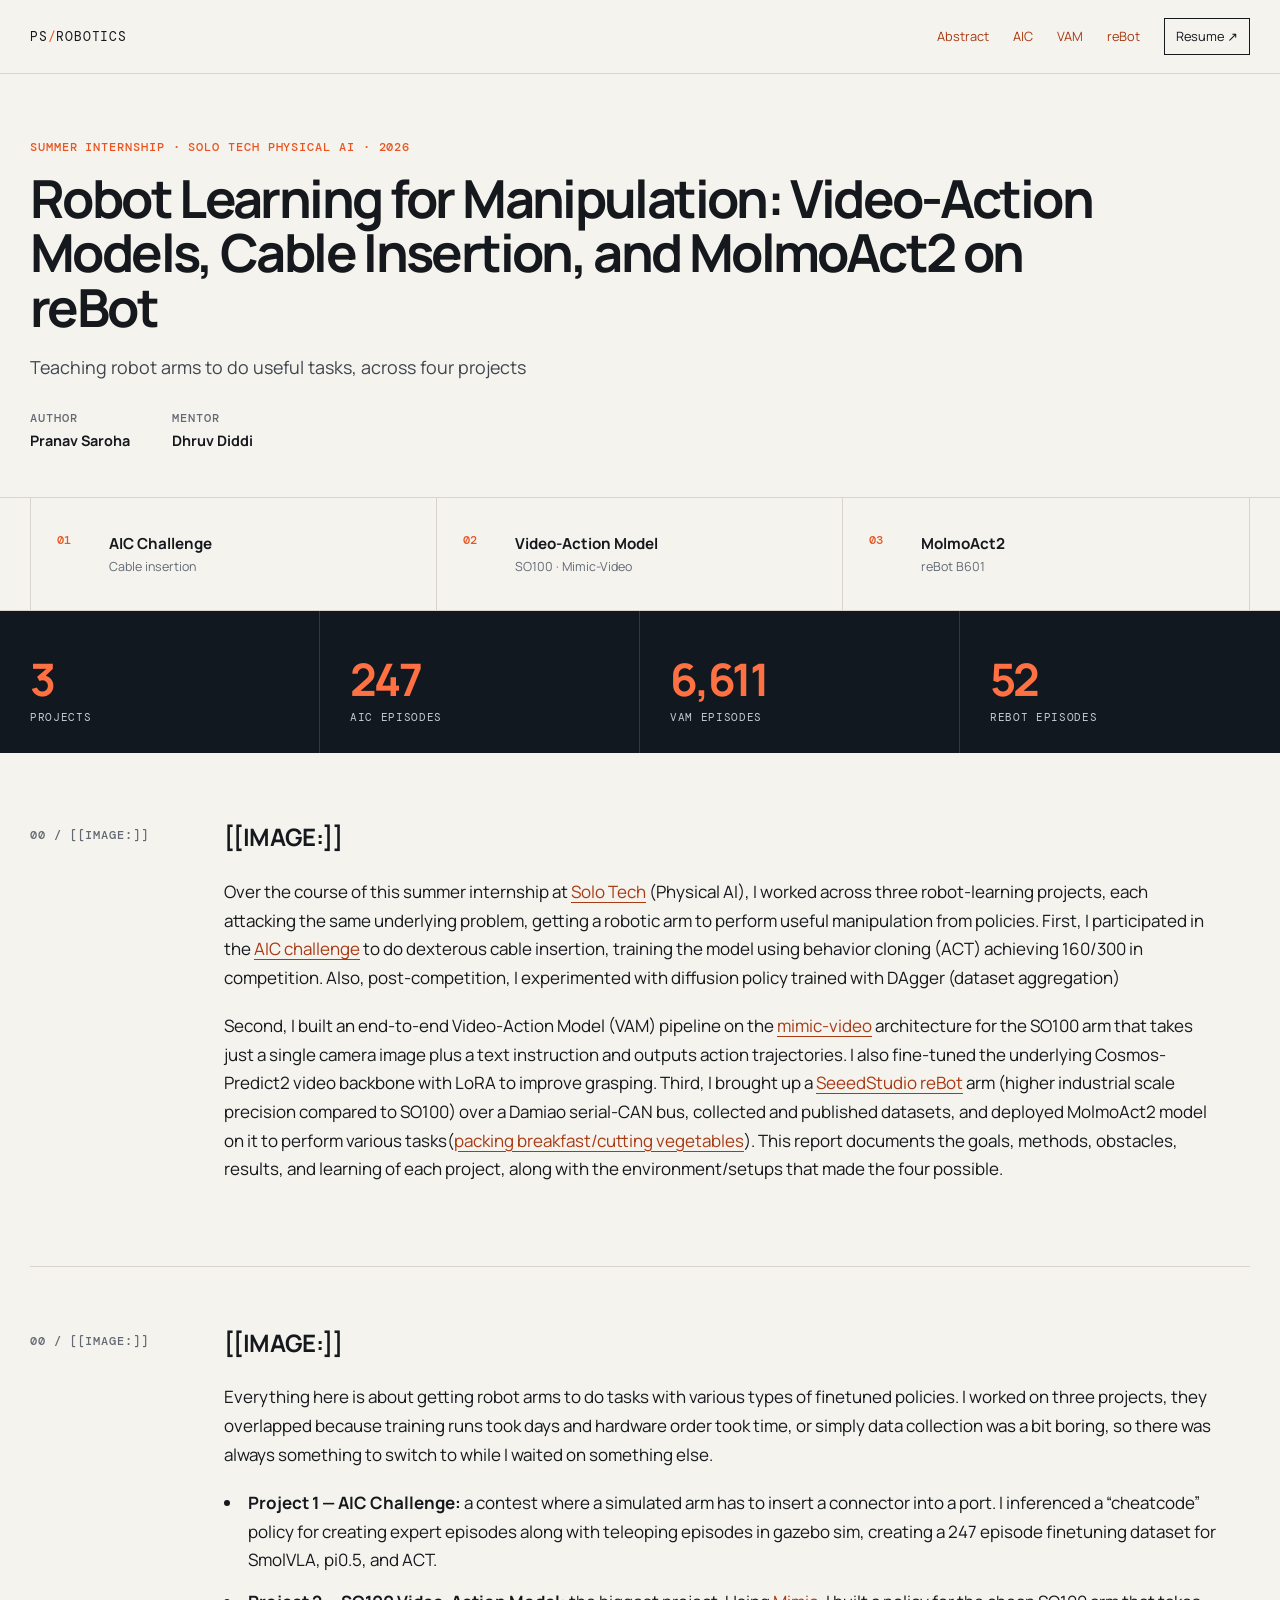
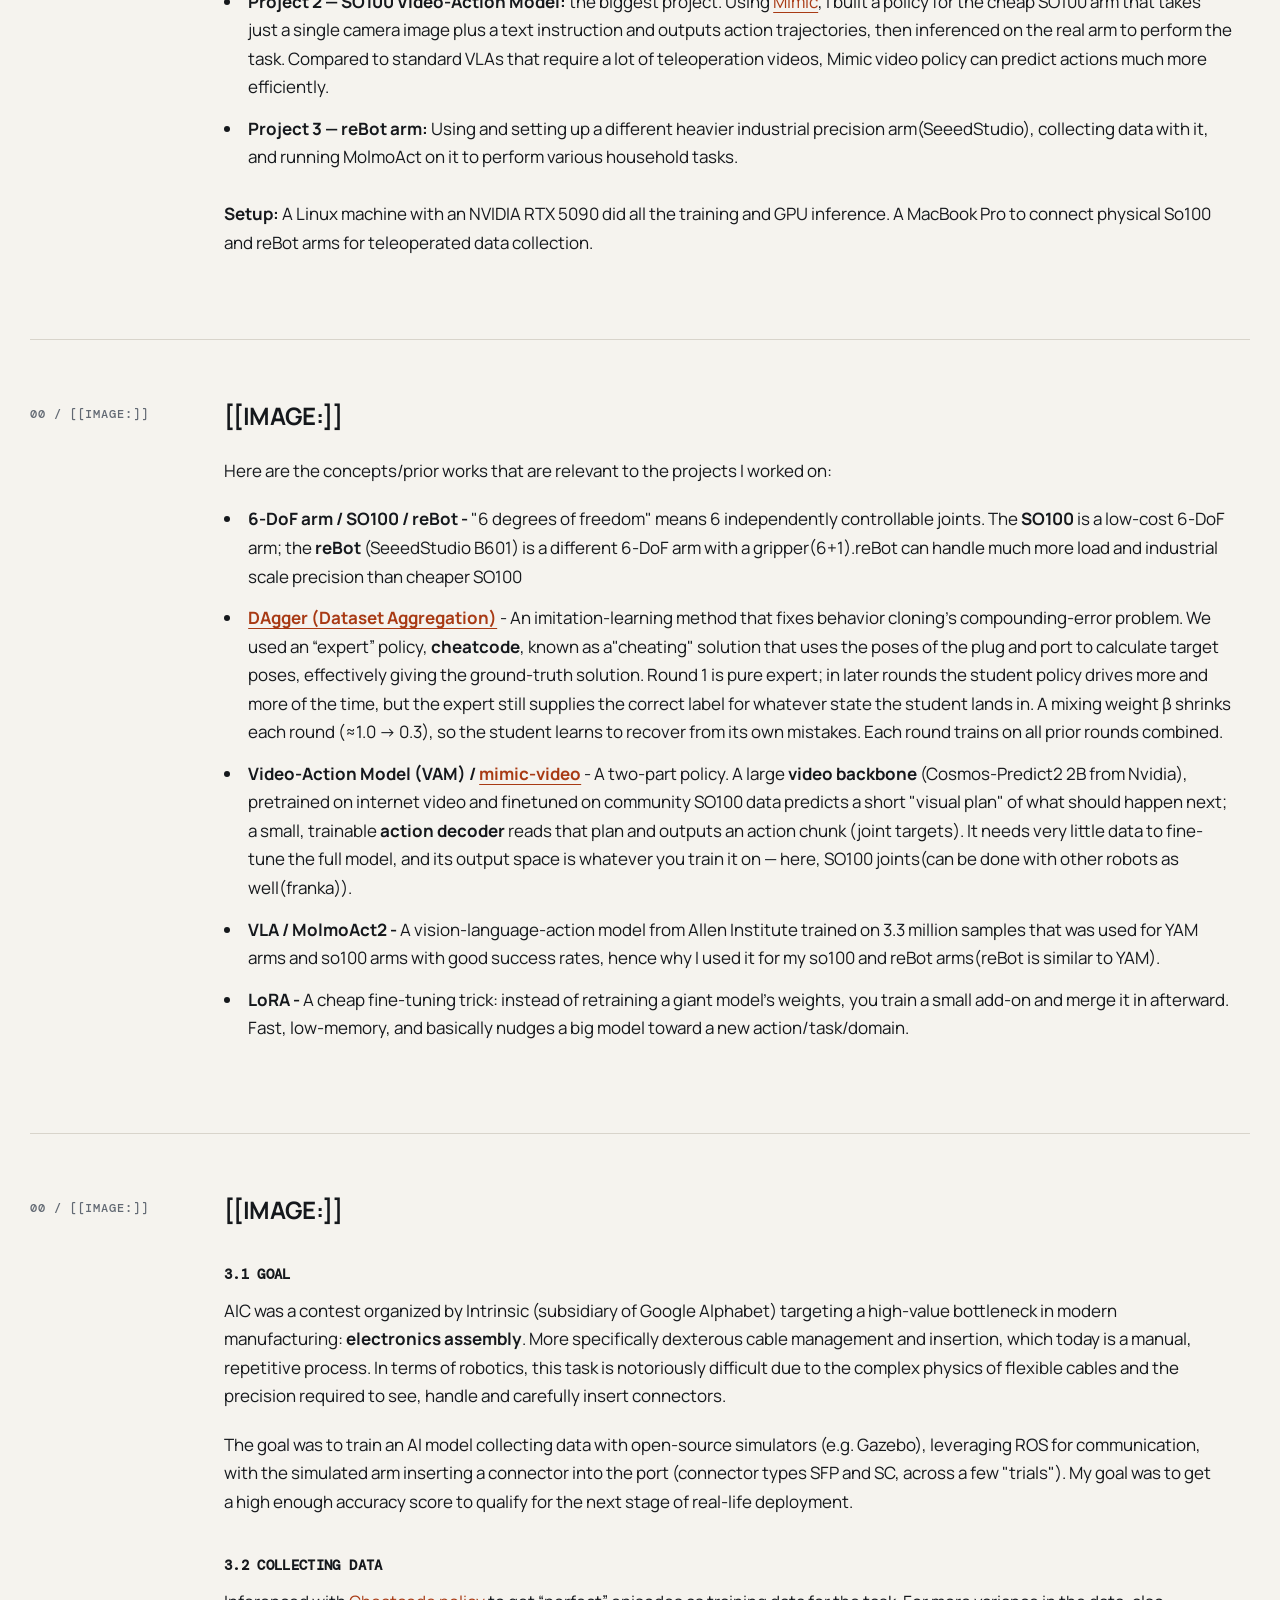
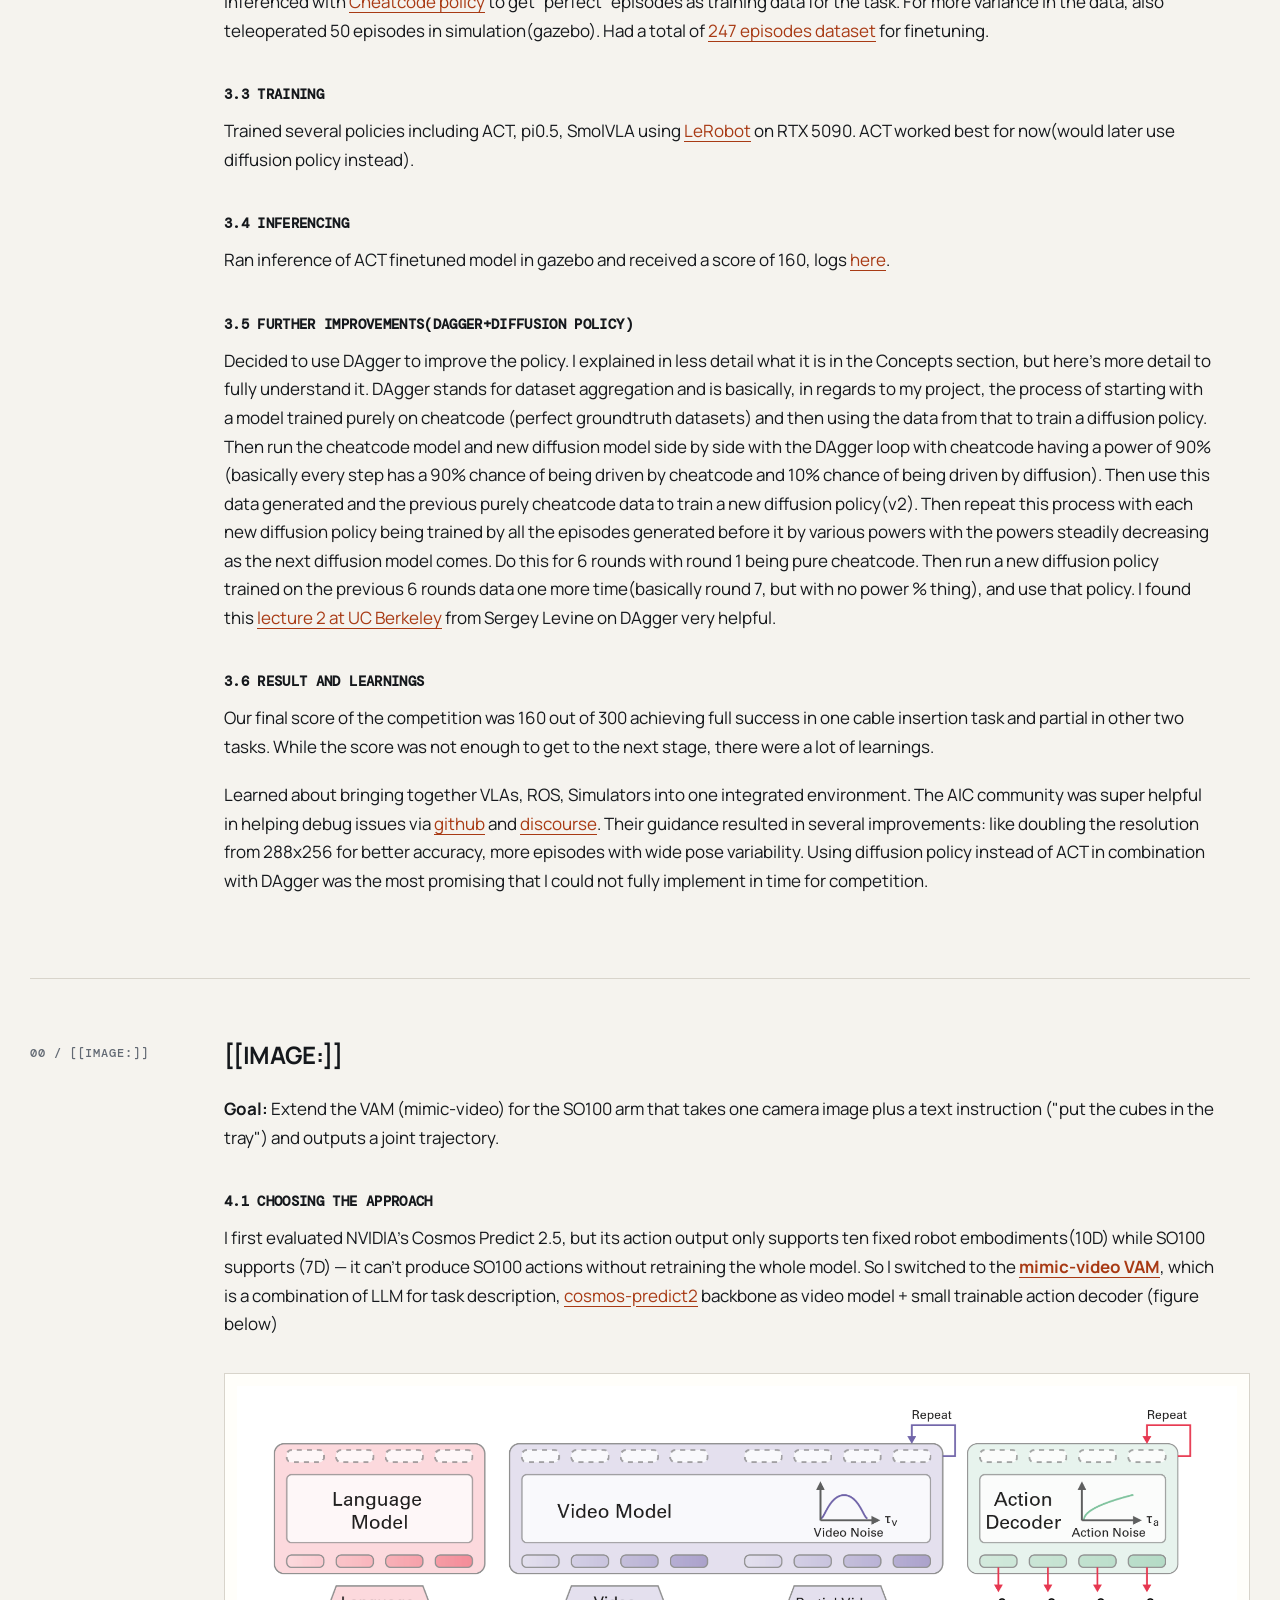
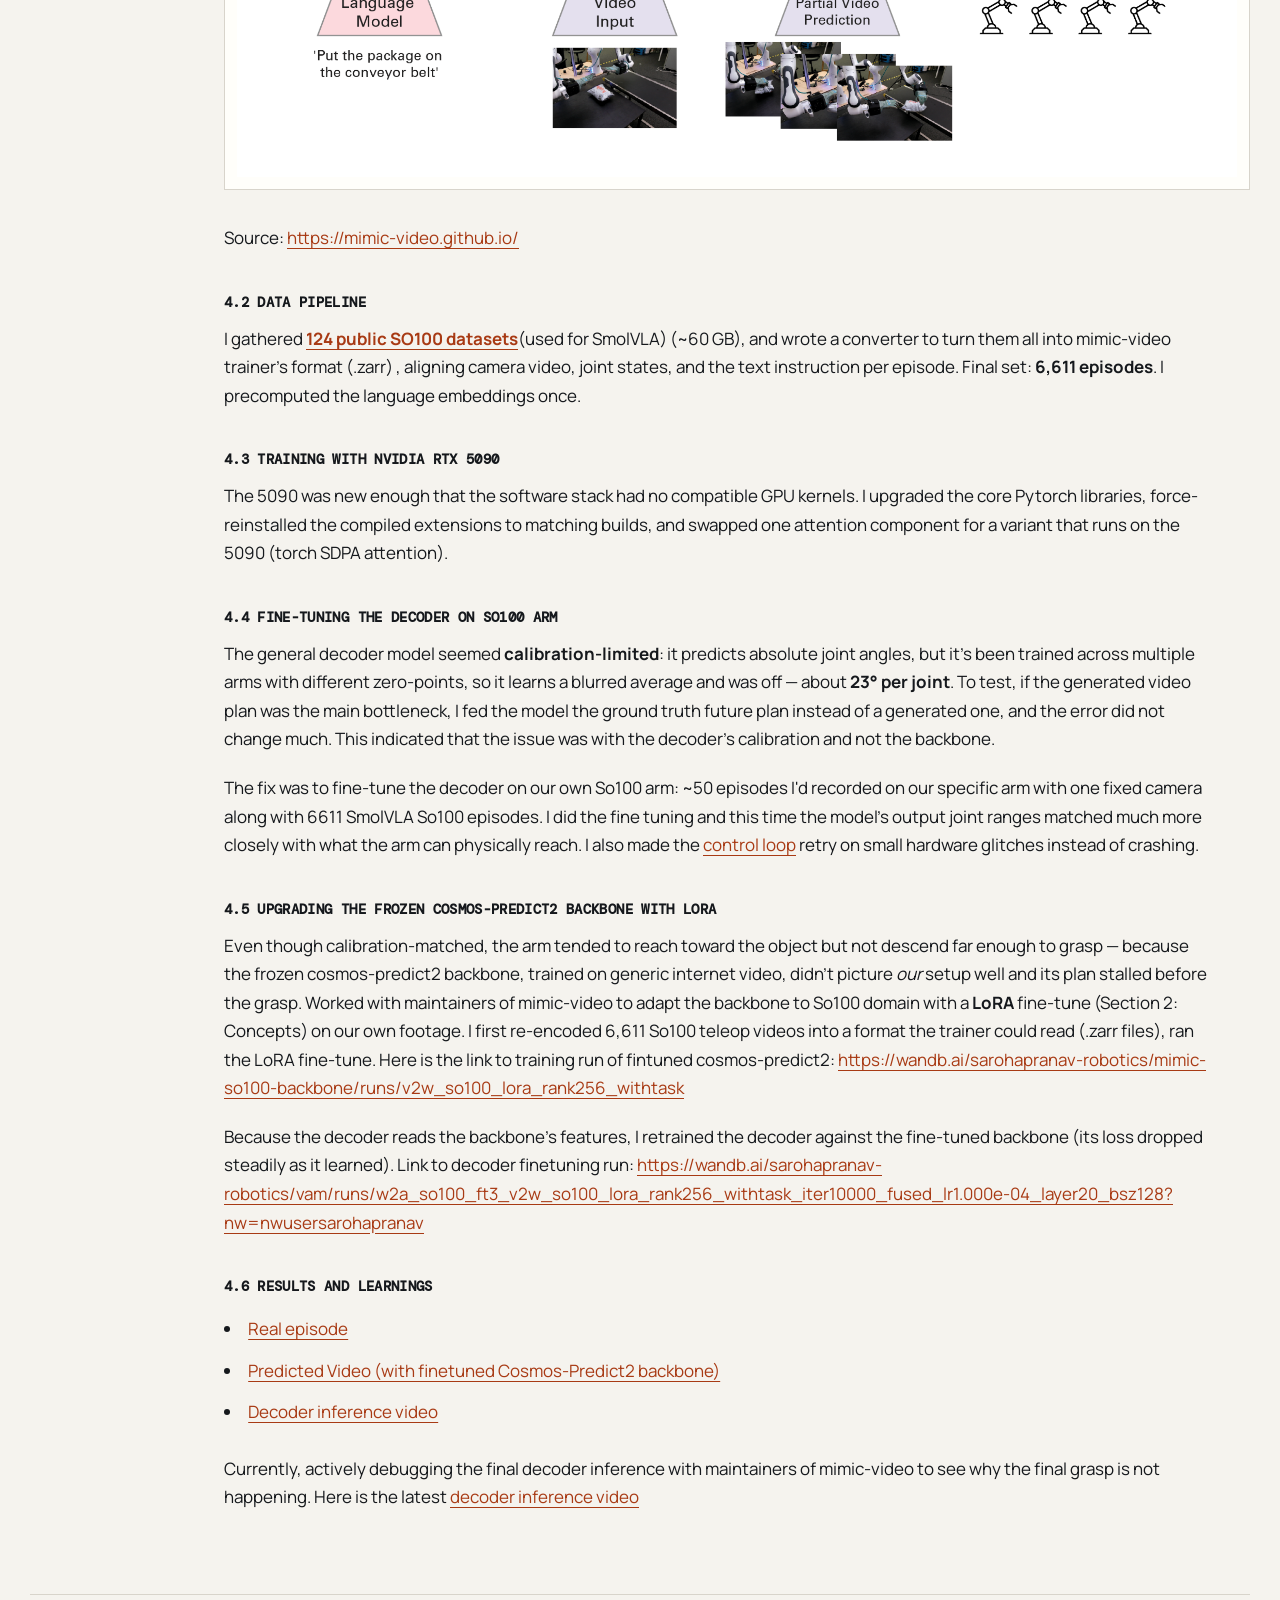
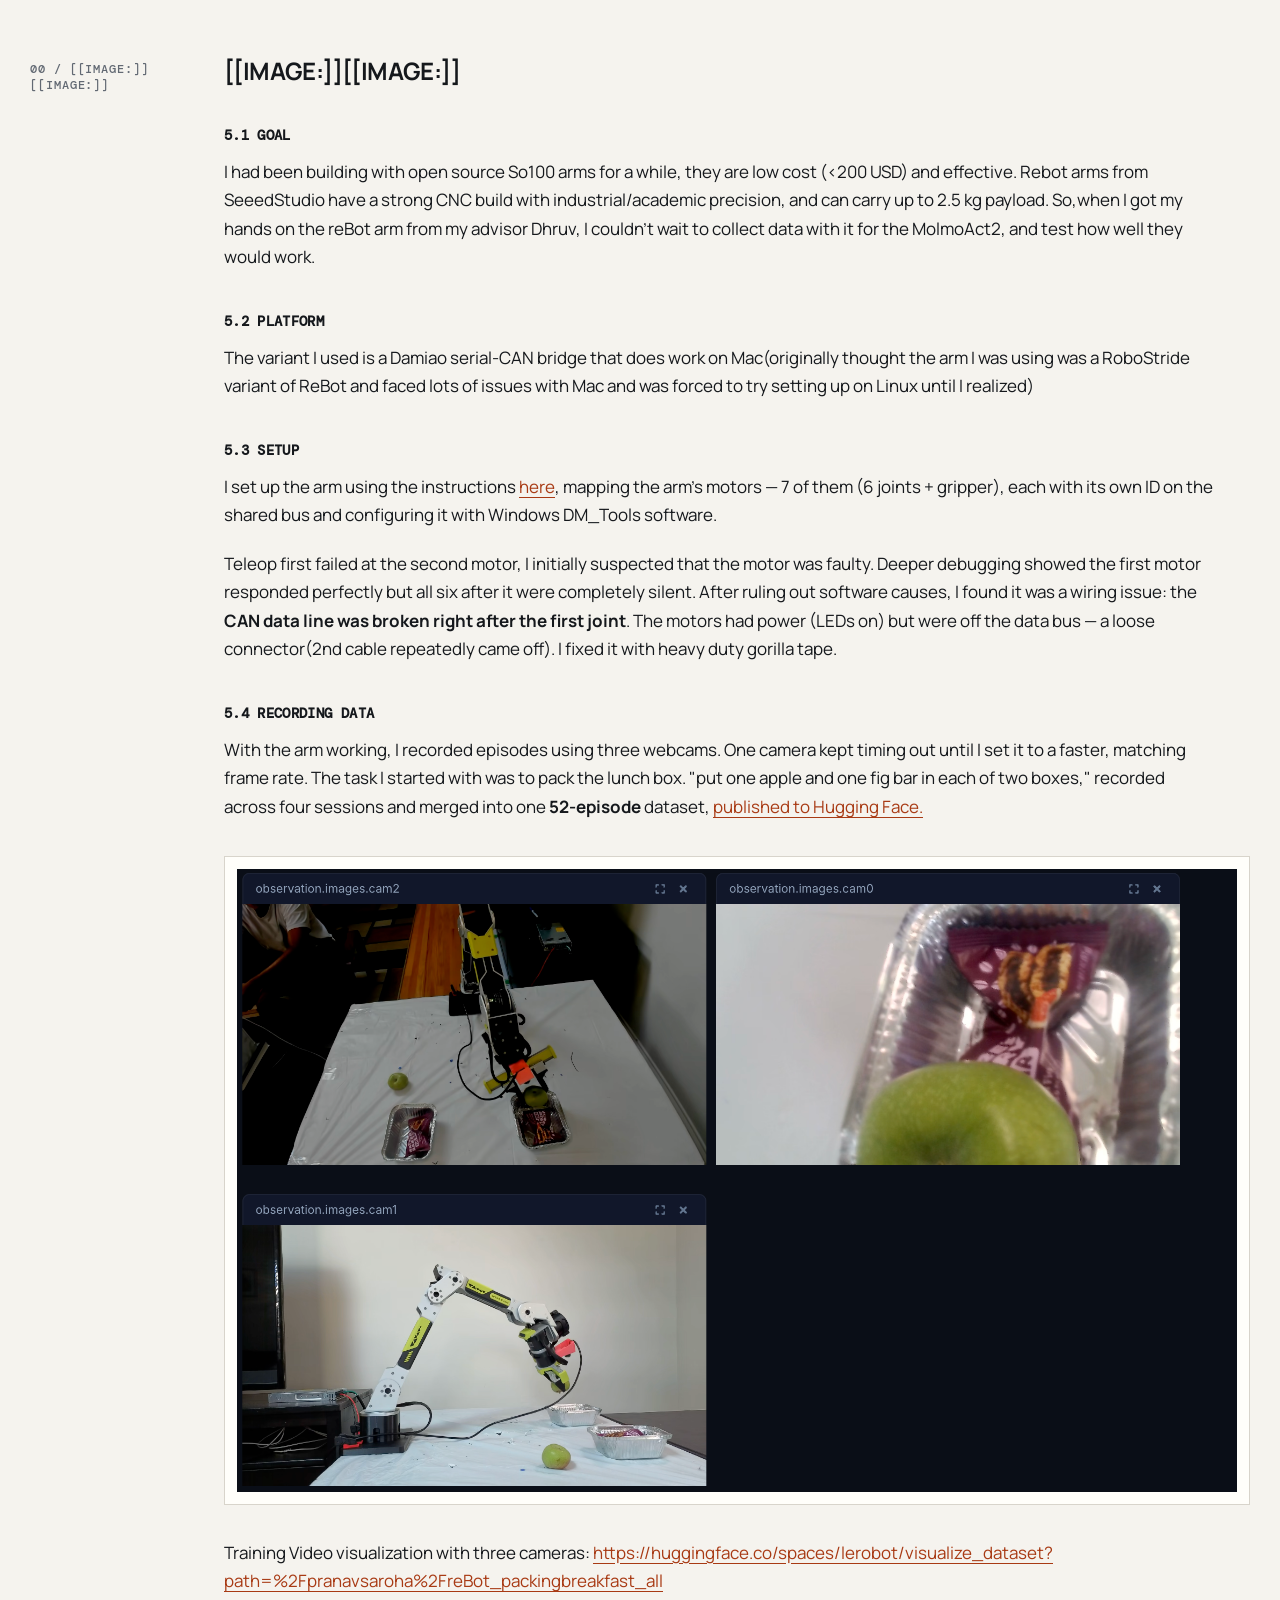
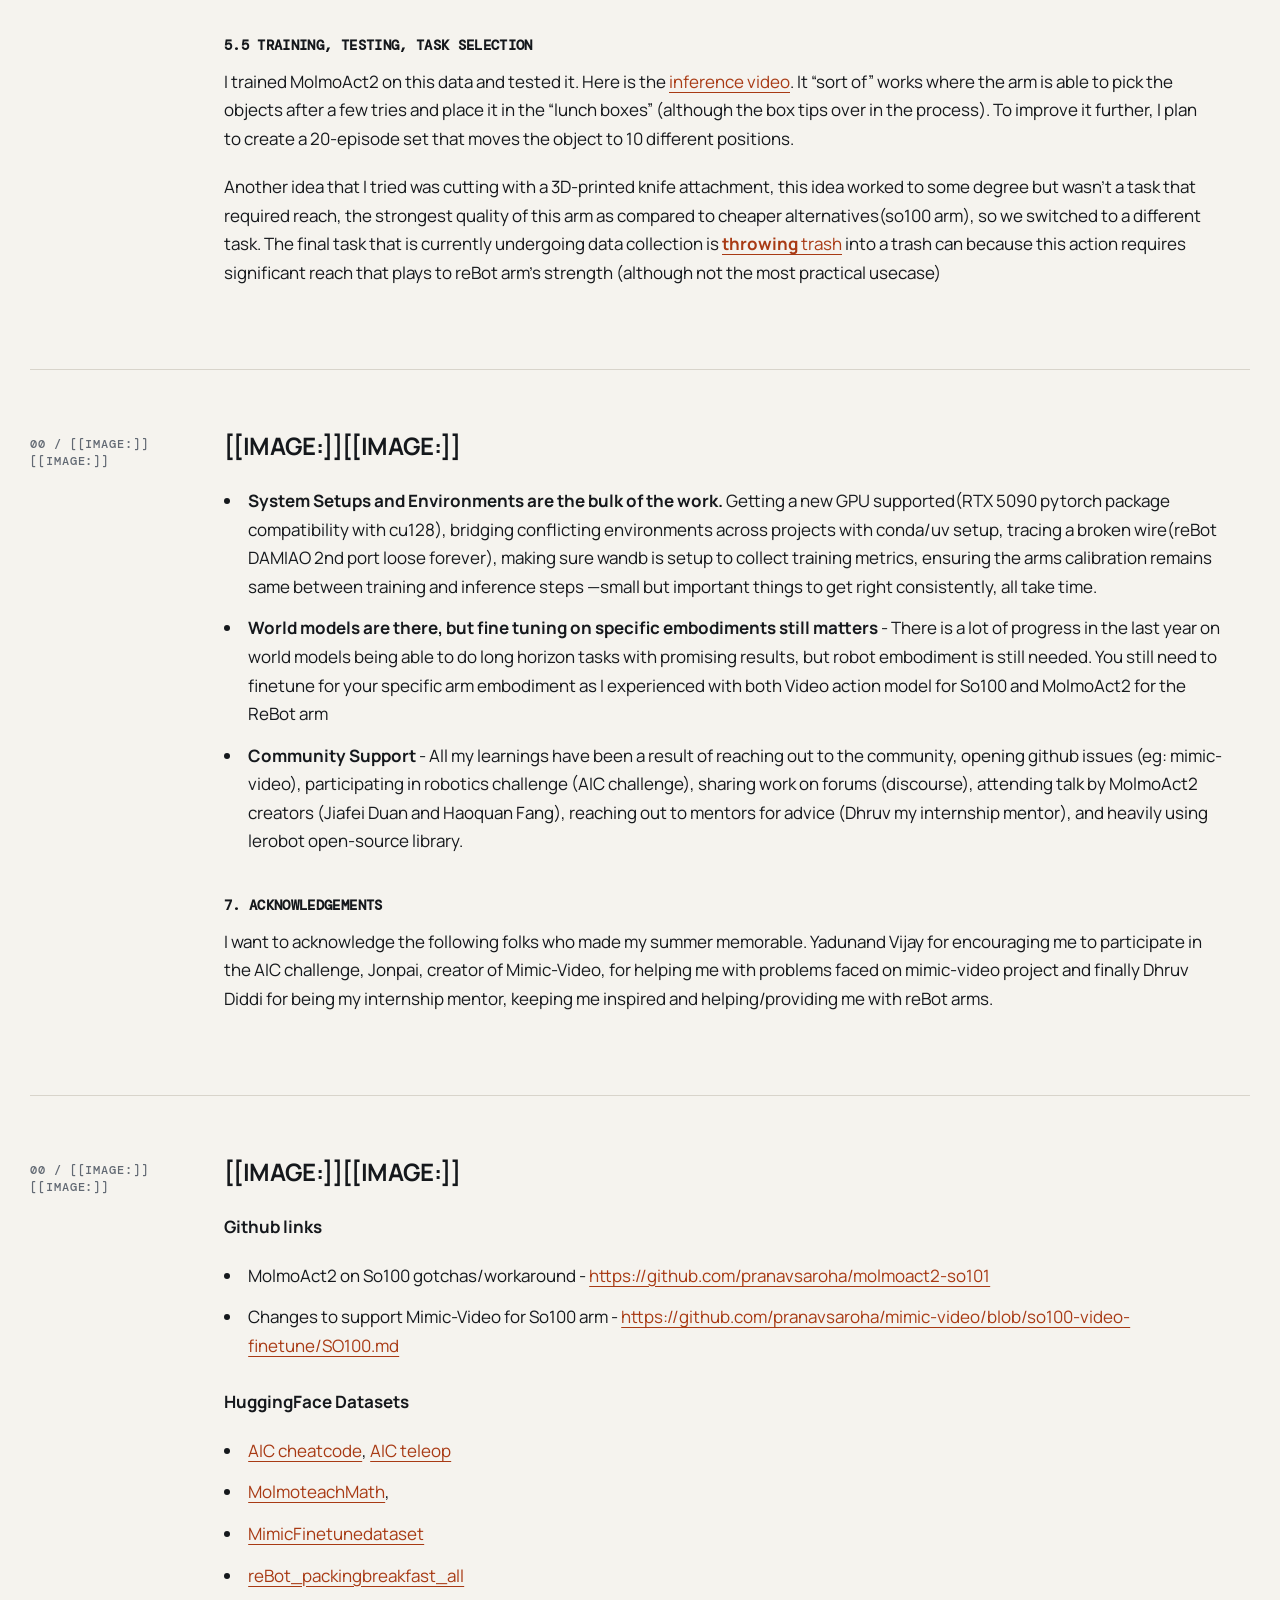
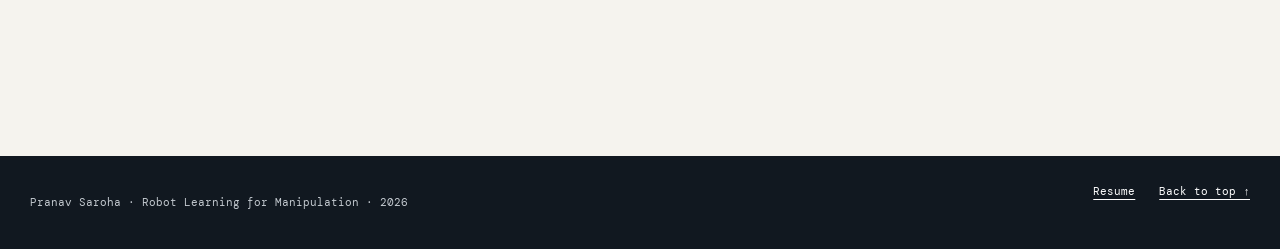
==== commit 6b4bb377: "Rebuild internship report from latest Google Doc" ====
--- a/internship/index.html
+++ b/internship/index.html
@@ -3,226 +3,196 @@
 <head>
   <meta charset="utf-8">
   <meta name="viewport" content="width=device-width, initial-scale=1">
-  <meta name="description" content="Pranav Saroha's 2026 summer internship report on robot learning for manipulation.">
-  <title>Robot Learning for Manipulation: Video-Action Models, Cable Insertion, and MolmoAct2 on reBot — Pranav Saroha</title>
+  <meta name="description" content="Pranav Saroha's 2026 internship report on cable insertion, Video-Action Models for SO100, and MolmoAct2 on the reBot arm.">
+  <title>Robot Learning for Manipulation — Pranav Saroha</title>
   <link rel="preconnect" href="https://fonts.googleapis.com">
   <link rel="preconnect" href="https://fonts.gstatic.com" crossorigin>
   <link href="https://fonts.googleapis.com/css2?family=DM+Mono:wght@400;500&family=Manrope:wght@400;500;600;700;800&display=swap" rel="stylesheet">
-  <link rel="stylesheet" href="../styles.css">
+  <link rel="stylesheet" href="styles.css">
 </head>
 <body>
   <div class="progress" aria-hidden="true"><span id="progress-bar"></span></div>
   <header class="site-header">
-    <a class="brand" href="../" aria-label="Back to Pranav Saroha’s resume">PS<span>/</span>ROBOTICS</a>
+    <a class="brand" href="../" aria-label="Back to Pranav Saroha's resume">PS<span>/</span>ROBOTICS</a>
     <nav aria-label="Report navigation">
-      <a href="../">Resume</a>
-      <a href="#projects">Projects</a>
-      <a href="#learnings">Learnings</a>
-      <a class="nav-button" href="https://github.com/pranavsaroha" target="_blank" rel="noreferrer">GitHub ↗</a>
+      <a href="#abstract">Abstract</a>
+      <a href="#aic">AIC</a>
+      <a href="#video-action-model">VAM</a>
+      <a href="#rebot">reBot</a>
+      <a class="nav-home" href="../">Resume ↗</a>
     </nav>
   </header>
 
   <main id="top">
-    <article>
-      <header class="hero">
-        <p class="eyebrow">Summer Internship Report 2026</p>
-        <h1>Robot Learning for Manipulation:<br><em>Video-Action Models, Cable Insertion, and MolmoAct2 on reBot</em></h1>
-        <p class="dek">Teaching robot arms to do useful tasks, across four projects</p>
-        <div class="byline">
-          <div><span class="label">Author</span><strong>Pranav Saroha</strong></div>
-          <div><span class="label">Mentor</span><strong>Dhruv Diddi</strong></div>
-          <div><span class="label">Internship</span><strong><a href="https://getsolo.tech/" target="_blank" rel="noreferrer">Solo Tech (Physical AI) ↗</a></strong></div>
-        </div>
-      </header>
+    <header class="hero">
+      <p class="eyebrow">Summer Internship · Solo Tech Physical AI · 2026</p>
+      <h1>Robot Learning for Manipulation: Video-Action Models, Cable Insertion, and MolmoAct2 on reBot</h1>
+      <p class="dek">Teaching robot arms to do useful tasks, across four projects</p>
+      <div class="byline">
+        <div><span>Author</span><strong>Pranav Saroha</strong></div>
+        <div><span>Mentor</span><strong>Dhruv Diddi</strong></div>
+      </div>
+    </header>
 
-      <section class="overview" aria-label="Abstract">
-        <div class="section-kicker">Abstract</div>
-        <div class="overview-copy">
-          <p>Over the course of this summer internship at <a href="https://getsolo.tech/" target="_blank" rel="noreferrer">Solo Tech (Physical AI)</a>, I worked across four robot-learning projects, each attacking the same underlying problem, getting a robotic arm to perform useful manipulation from policies. First, I reproduced and analyzed a diffusion policy trained with DAgger (dataset aggregation) for the <a href="https://www.intrinsic.ai/events/ai-for-industry-challenge" target="_blank" rel="noreferrer">AIC challenge</a> for dexterous cable management with a score of 160. Second, I built an end-to-end Video-Action Model (VAM) pipeline on the mimic-video architecture for the SO100 arm that takes just a single camera image plus a text instruction and outputs action trajectories. I also fine-tuned the underlying Cosmos-Predict2 video backbone with LoRA to improve grasping. Third, I built a <a href="https://huggingface.co/pranavsaroha/molmoact2-so101-molmoteach-ft" target="_blank" rel="noreferrer">MolmoAct2</a> based teaching-math application — the "OneInMath" helper app — that turns a vision-language-action model into a tool that teaches children arithmetic by having a robot group and count blocks. Fourth, I brought up a <a href="https://wiki.seeedstudio.com/rebot_arm_b601_dm_lerobot/" target="_blank" rel="noreferrer">SeeedStudio reBot</a> arm (higher industrial scale precision compared to SO100) over a Damiao serial-CAN bus, collected and published datasets, and deployed MolmoAct2 model on it to perform various tasks (packing breakfast/cutting vegetables). This report documents the goals, methods, obstacles, results, and learning of each project, along with the environment/setups that made the four possible.</p>
-        </div>
-      </section>
+    <section class="project-nav" aria-label="Project overview">
+      <a href="#aic"><span>01</span><strong>AIC Challenge</strong><small>Cable insertion</small></a>
+      <a href="#video-action-model"><span>02</span><strong>Video-Action Model</strong><small>SO100 · Mimic-Video</small></a>
+      <a href="#rebot"><span>03</span><strong>MolmoAct2</strong><small>reBot B601</small></a>
+    </section>
 
-      <section class="numbers" aria-label="Project metrics">
-        <div class="metric"><strong>4</strong><span>projects</span></div>
-        <div class="metric"><strong>124</strong><span>public SO100 datasets</span></div>
-        <div class="metric"><strong>6,611</strong><span>episodes</span></div>
-        <div class="metric"><strong>2</strong><span>physical arms</span></div>
-      </section>
+    <section class="metrics" aria-label="Key project numbers">
+      <div><strong>3</strong><span>projects</span></div>
+      <div><strong>247</strong><span>AIC episodes</span></div>
+      <div><strong>6,611</strong><span>VAM episodes</span></div>
+      <div><strong>52</strong><span>reBot episodes</span></div>
+    </section>
 
-      <div class="report">
-        <section class="report-section" id="introduction">
-          <div class="section-kicker">01 / Introduction</div>
-          <div class="prose">
-            <p>Everything here is about getting robot arms to do tasks with various types of finetuned policies.</p>
-            <p>I worked on four projects, they overlapped naturally because training runs take days and hardware orders took time, or simply data collection was a bit boring, so there was always something to switch to while I waited on something else.</p>
-            <ul class="project-list">
-              <li><strong>Project 1 — AIC Challenge (from 4/1):</strong> a contest where a simulated arm has to insert a connector into a port. I inferenced a “cheatcode” policy for expert episodes along with teleoping episodes in gazebo sim, creating a 473 episode finetuning dataset for SmolVLA, pi0.5, and ACT. </li>
-              <li><strong>Project 2 — SO100 Video-Action Model (6/8, 6/15, 6/22):</strong> the biggest project. Using <a href="https://github.com/mimic-video/mimic-video" target="_blank" rel="noreferrer">Mimic</a>, I built a policy for the cheap SO100 arm that takes just a single camera image plus a text instruction and outputs action trajectories, then inferenced on the real arm to perform the task. Compared to standard VLAs that require a lot of teleoperation videos, Mimic video policy can predict actions much more efficiently.</li>
-              <li><strong>Project 3 — MolmoAct teaching-math app (from 6/15):</strong> an app ("OneInMath") where a kid types a math problem and the robot acts out the steps with blocks to teach how to solve the problem.</li>
-              <li><strong>Project 4 — reBot arm (6/29, 7/6):</strong> Using and setting up a different heavier industrial precision arm (reBot SeeedStudio), collecting data with it, and running MolmoAct on it to perform various household tasks.</li>
-            </ul>
-            <p><strong>Setup.</strong> A Linux machine with an NVIDIA RTX 5090 did all the training and GPU inference. A MacBook to connect physical So100 arms for teleoperated data collection.</p>
-          </div>
-        </section>
-
-        <section class="report-section" id="prior-work">
-          <div class="section-kicker">02 / Prior Works</div>
-          <div class="prose">
-            <p>Here are the prior works that are relevant to the projects I worked on and are important to know:</p>
-            <ul class="concept-list">
-              <li><strong>6-DoF arm / SO100 / reBot.</strong> "6 degrees of freedom" means 6 independently controllable joints. The SO100 is a low-cost 6-DoF arm; the reBot (SeeedStudio B601) is a different 6-DoF arm with a gripper (6+1). reBot can handle much more load and industrial scale precision than cheaper SO100.</li>
-              <li><strong><a href="https://arxiv.org/pdf/1011.0686" target="_blank" rel="noreferrer">DAgger (Dataset Aggregation)</a>.</strong> An imitation-learning method that fixes behavior cloning's compounding-error problem. We used an “expert” policy, cheatcode, known as a "cheating" solution that uses the poses of the plug and port to calculate target poses, effectively giving the ground-truth solution. Round 1 is pure expert; in later rounds the student policy drives more and more of the time, but the expert still supplies the correct label for whatever state the student lands in. A mixing weight β shrinks each round (≈1.0 → 0.3), so the student learns to recover from its own mistakes. Each round trains on all prior rounds combined.</li>
-              <li><strong>Video-Action Model (VAM) / <a href="https://arxiv.org/pdf/2512.15692" target="_blank" rel="noreferrer">mimic-video</a>.</strong> A two-part policy. A large video backbone (Cosmos-Predict2 2B from Nvidia), pretrained on internet video and finetuned on community So100 data predicts a short "visual plan" of what should happen next; a small, trainable action decoder reads that plan and outputs an action chunk (joint targets). It needs very little data to fine-tune the full model, and its output space is whatever you train it on — here, SO100 joints (can be done with other robots as well (franka)).</li>
-              <li><strong>VLA / MolmoAct2.</strong> A vision-language-action model from Allen Institute trained on 3.3 million samples that was used for YAM arms and so100 arms with good success rates, hence why I used it for my so100 and reBot arms (reBot is similar to YAM).</li>
-              <li><strong>LoRA.</strong> A cheap fine-tuning trick: instead of retraining a giant model's weights, you train a small add-on and merge it in afterward. Fast, low-memory, and basically nudges a big model toward a new action/task/domain.</li>
-            </ul>
-          </div>
-        </section>
-
-        <div id="projects"></div>
-        <section class="report-section project-report" id="aic">
-          <div class="section-kicker">03 / Project 1</div>
-          <div class="prose">
-            <h2>AIC Challenge (connector insertion)</h2>
-            <h3>3.1 Goal</h3>
-            <p>AIC was a contest organized by Intrinsic (subsidiary of Google Alphabet) targeting a high-value bottleneck in modern manufacturing: electronics assembly. More specifically dexterous cable management and insertion, which today is a manual, repetitive process. In terms of robotics, this task is notoriously difficult due to the complex physics of flexible cables and the precision required to see, handle and carefully insert connectors.</p>
-            <p>The goal was to train an AI model using open-source simulators (e.g. Gazebo), leveraging ROS for communication, with the simulated arm inserting a connector into the port (connector types SFP and SC, across a few "trials"). My goal was to get a high enough accuracy score to qualify for the next stage of real-life deployment.</p>
-            <h3>3.2 Collecting Data</h3>
-            <p>Inferenced Cheatcode policy (referenced in concepts) to get “perfect” episodes as training data for the task. For more variance in the data, also teleoperated 50 episodes in simulation (gazebo). Had a total of <a href="https://huggingface.co/datasets/pranavsaroha/aic-cheatcode-t1-473ep/tree/main/meta" target="_blank" rel="noreferrer">473 episodes dataset</a> for finetuning.</p>
-            <h3>3.3 Training</h3>
-            <p>Trained several models including ACT, pi0.5, SmolVLA using <a href="https://huggingface.co/docs/lerobot/en/act" target="_blank" rel="noreferrer">LeRobot</a> on RTX 5090. ACT worked best for now (would later use diffusion policy instead).</p>
-            <h3>3.4 Inferencing</h3>
-            <p>Ran inference of ACT finetuned model in gazebo and received a score of 160, logs <a href="https://docs.google.com/document/d/1zoISjphK7sL592Ip3vizAdQbeNcts834FnAnrH1yJ50/edit?usp=sharing" target="_blank" rel="noreferrer">here</a>.</p>
-            <h3>3.5 Further Improvements (DAgger + diffusion policy)</h3>
-            <p>Decided to use DAgger to improve the policy. I explained in less detail what it is in the Concepts section, but here’s more detail to fully understand it. DAgger stands for dataset aggregation and is basically, in regards to my project, the process of starting with a model trained purely on cheatcode and then using the data from that to train a diffusion policy. Then run the cheatcode model and new diffusion model side by side with the DAgger loop with cheatcode having a power of 90% (basically every step has a 90% chance of being driven by cheatcode and 10% chance of being driven by diffusion). Then use this data generated and the previous purely cheatcode data to train a new diffusion policy (v2). Then repeat this process with each new diffusion policy being trained by all the episodes generated before it by various powers with the powers steadily decreasing as the next diffusion model comes. Do this for 6 rounds with round 1 being pure cheatcode. Then run a new diffusion policy trained on the previous 6 rounds data one more time (basically round 7, but with no power thing), and use that policy.</p>
-            <h3>3.6 Result and Learnings</h3>
-            <p>Our final score of the competition was 160. DAgger was a very strong idea that I tried after the competition. Our score of 160 locally was result of a finetuned ACT model on teleoped gazebo episodes for variance, plus cheatcode policy episode dataset.</p>
-            <p>Learned about bringing together VLAs, ROS, Simulators into one integrated environment. The AIC community was super helpful in helping debug issues via <a href="https://github.com/intrinsic-dev/aic/issues/493" target="_blank" rel="noreferrer">github</a> and <a href="https://discourse.openrobotics.org/t/my-first-results-pi0-5-vla-policy/53670/5?u=pranav_saroha" target="_blank" rel="noreferrer">discourse</a>. Their guidance resulted in several improvements - like doubling the resolution from 288x256 for better accuracy, more episodes with wide pose variability. Using diffusion policy instead of ACT in combination with DAgger was the most promising that I could not fully implement in time for competition.</p>
-          </div>
-        </section>
-
-        <section class="report-section project-report" id="vam">
-          <div class="section-kicker">04 / Project 2</div>
-          <div class="prose">
-            <h2>SO100 Video-Action Model</h2>
-            <p><strong>Goal:</strong> Extend the VAM (mimic-video) for the SO100 arm that takes one camera image plus a text instruction ("put the cubes in the tray") and outputs a joint trajectory.</p>
-            <h3>4.1 Choosing the approach</h3>
-            <p>I first evaluated NVIDIA's Cosmos Predict 2.5, but its action output only supports ten fixed robot embodiments (10D) while SO100 supports (7D) — it can't produce SO100 actions without retraining the whole model. So I switched to the <a href="https://github.com/mimic-video/mimic-video" target="_blank" rel="noreferrer">mimic-video VAM</a>, which is a combination of LLM for task description, <a href="https://github.com/nvidia-cosmos/cosmos-predict2.5" target="_blank" rel="noreferrer">cosmos-predict2</a> backbone as video model + small trainable action decoder (figure below).</p>
-            <figure class="architecture">
-              <img src="https://raw.githubusercontent.com/pranavsaroha/mimic-video/so100-support/assets/figure_one.png" alt="Mimic-Video architecture" loading="lazy">
-              <figcaption>Source: <a href="https://mimic-video.github.io/" target="_blank" rel="noreferrer">https://mimic-video.github.io/</a></figcaption>
-            </figure>
-            <h3>4.2 Data pipeline</h3>
-            <p>I gathered <a href="https://arxiv.org/pdf/2506.01844#subsection.A.1" target="_blank" rel="noreferrer">124 public SO100 datasets</a> (used for SmolVLA) (~60 GB), and wrote a converter to turn them all into mimic-video trainer's format (.zarr), aligning camera video, joint states, and the text instruction per episode. Final set: 6,611 episodes. I precomputed the language embeddings once.</p>
-            <h3>4.3 Training with RTX 5090</h3>
-            <p>The 5090 was new enough that the software stack had no compatible GPU kernels. I upgraded the core Pytorch libraries, force-reinstalled the compiled extensions to matching builds, and swapped one attention component for a variant that runs on the 5090 (torch SDPA attention).</p>
-            <h3>4.4 Fine-tuning the Decoder on So100 arm</h3>
-            <p>The general decoder model was calibration-limited: it predicts absolute joint angles, but it trained across 124 different arms with different zero-points and can't tell which arm it's on from the image, so it learns a blurred average and is off — about 23° per joint (a well-tuned single-arm policy is within a few degrees). I confirmed the cause with a test: I fed the model the future plan instead of a generated one, and the error barely changed (22.9° vs. 24.2°). Since even a perfect plan didn't fix it, the weak link was the decoder's calibration, not the backbone — so more general training wouldn't help.</p>
-            <p>The fix was to fine-tune on our own arm: ~50 episodes I'd recorded on our specific arm with one fixed camera along with 6611 SmolVLA So100 episodes.</p>
-            <p>I recorded 50 fresh episodes on the arm and fine-tuned on those. This time the model's commanded joint ranges matched what the arm can physically reach, and the closed-loop run worked. Along the way I made the <a href="https://github.com/pranavsaroha/mimic-video/blob/so100-video-finetune/so100/so100_robot_client_v2.py#L96-L110" target="_blank" rel="noreferrer">control loop</a> retry on small hardware glitches instead of crashing.</p>
-            <h3>4.6 Upgrading the frozen Cosmos-predict2 backbone with LoRA</h3>
-            <p>Even though calibration-matched, the arm tended to reach toward the object but not descend far enough to grasp — because the frozen cosmos-predict2 backbone, trained on generic internet video, didn't picture our setup well and its plan stalled before the grasp. The fix: adapt the backbone to the SO100 domain with a LoRA fine-tune (Section 2: Concepts) on our own footage. I first re-encoded 6,611 videos into a format the trainer could read (.zarr files), ran the LoRA fine-tune, then merged the add-on back into the backbone. Here are the links to training run of fintuned cosmos-predict2: <a href="https://wandb.ai/sarohapranav-robotics/mimic-so100-backbone/runs/v2w_so100_lora_rank256_withtask" target="_blank" rel="noreferrer">https://wandb.ai/sarohapranav-robotics/mimic-so100-backbone/runs/v2w_so100_lora_rank256_withtask</a></p>
-            <ul>
-              <li><a href="https://github.com/user-attachments/assets/3adac5a7-fd50-4b0a-bffd-9cc7565fff15" target="_blank" rel="noreferrer">Predicted Video</a></li>
-              <li><a href="https://github.com/user-attachments/assets/dd888028-4690-4565-afde-b332ab7a1690" target="_blank" rel="noreferrer">Real episode, same window</a></li>
-            </ul>
-            <p>Because the decoder reads the backbone's features, I retrained the decoder against the fine-tuned backbone (its loss dropped steadily as it learned). Link to decoder finetuning run: <a class="break-link" href="https://wandb.ai/sarohapranav-robotics/vam/runs/w2a_so100_combined_v2w_so100_lora_rank256_withtask_iter10000_fused_lr1.000e-04_layer20_bsz1?nw=nwusersarohapranav" target="_blank" rel="noreferrer">https://wandb.ai/sarohapranav-robotics/vam/runs/w2a_so100_combined_v2w_so100_lora_rank256_withtask_iter10000_fused_lr1.000e-04_layer20_bsz1</a></p>
-            <p>Currently, debugging the final decoder inference with maintainers of mimic-video. Here is the latest <a href="https://drive.google.com/file/d/19XZk2eAJeTb7I-8IAfVTRflejuZbnd_m/view" target="_blank" rel="noreferrer">decoder inference video</a>.</p>
-            <h3>4.7 Results</h3>
-            <ul>
-              <li><a href="https://drive.google.com/file/d/1jtOhh29o8MlRbOitPWE5rIBQf1MGWLWZ/view?usp=sharing" target="_blank" rel="noreferrer">Real episode</a></li>
-              <li><a href="https://github.com/user-attachments/assets/3adac5a7-fd50-4b0a-bffd-9cc7565fff15" target="_blank" rel="noreferrer">Predicted Video (with finetuned Cosmos-Predict2 backbone)</a></li>
-              <li><a href="https://drive.google.com/file/d/19XZk2eAJeTb7I-8IAfVTRflejuZbnd_m/view" target="_blank" rel="noreferrer">Decoder inference video</a></li>
-            </ul>
-          </div>
-        </section>
-
-        <section class="report-section project-report" id="oneinmath">
-          <div class="section-kicker">05 / Project 3</div>
-          <div class="prose">
-            <h2>MolmoAct Teaching-Math App (OneInMath)</h2>
-            <h3>5.1 Goal</h3>
-            <p><a href="https://oneinmath.com/" target="_blank" rel="noreferrer">OneInMath</a> is a volunteering program at public libraries to promote mathematical literacy for elementary students. I serve as the session Lead for ~25 students out of 3 libraries in San Jose. To make the learning experience for my students more engaging, I created OneInMath robotics app. It works by having a child type a sum into a simple app, and the SO100 arm (using MolmoAct2 model) acts it out (inference) with blocks — grouping and counting — so the child sees what "3 + 2" means.</p>
-            <h3>5.2 Getting MolmoAct2 running</h3>
-            <p>I downloaded the <a href="https://huggingface.co/allenai/MolmoAct2-SO100_101" target="_blank" rel="noreferrer">MolmoAct2SO100</a> model built for the SO100 and got it running, which took some work - making it accept ordinary webcams (<a href="https://github.com/pranavsaroha/molmoact2-so101/commit/24d4e3ca0a01d7ec2be7e6c6e43d37c1b0b19bf9" target="_blank" rel="noreferrer">adding OpenCV support</a> in addition to realsense cameras), and fixing a couple of gotchas hit during bring-up (like RTX 5090 needing a cu128 torch build, transformers must be 5.0-5.9). The result was a strong zero-shot demo: with no task-specific training, it picked up a squishy toy and adapted correctly when I moved the toy.</p>
-            <h3>5.3 Recording the math data</h3>
-            <p>Using teleop, I recorded <a href="https://huggingface.co/spaces/lerobot/visualize_dataset?path=%2Fpranavsaroha%2FMolmoteachMath_20260626_113654%2Fepisode_0" target="_blank" rel="noreferrer">27 episodes</a> of the "3 + 2" counting motion (pick up three blocks, pause, pick up two more). Initially, recording ran below its target frame rate until I killed chrome tabs that were hogging the CPU. Also, I had to update resolution/frame-rate settings in lerobot config to match camera settings.</p>
-            <h3>5.4 How the inference demo went</h3>
-            <p>The robot did "3 + 2" correctly, except one block was placed out of reach. Here is the <a href="https://drive.google.com/file/d/1_t672Bsxy_-BV2jWZpo71N86HWycFJUy/view?usp=sharing" target="_blank" rel="noreferrer">video</a>. Next iteration: place objects closer and use same-colored pieces for reliability.</p>
-            <h3>5.5 The OneInMath app</h3>
-            <p>OneInMath is a small <a href="https://github.com/pranavsaroha/oneinmath-robot" target="_blank" rel="noreferrer">Flask web app</a> (also set up as an installable PWA). A child enters a problem (numbers 0–5, plus or minus); the app builds a plain-English instruction, runs the robot inference as a blocking subprocess, then shows the answer fullscreen for ten seconds and resets. For "2 + 3" the instruction tells the robot to pick 2 objects into one group, 3 into another, and tap under each to "count" (the robot has a beak-shaped tip for tapping). I first wired the app to a simpler ACT policy, then to the MolmoAct model, and added a test mode for developing without a robot attached. Limit: MolmoAct needs the GPU and the robot must be on the same machine as inference, so it can't be driven from a phone or remote tablet — which put the full remote-app version on hold.</p>
-            <h3>5.6 Learnings</h3>
-            <p>Building the app was easy (vibecoded in a few hours), the hard part was integrating with Robotics arm and working through hardware/camera setup challenges especially given MolmoAct2 inference does not work on Mac (yet), maybe a good next project.</p>
-          </div>
-        </section>
-
-        <section class="report-section project-report" id="rebot">
-          <div class="section-kicker">06 / Project 4</div>
-          <div class="prose">
-            <h2>reBot Arm (a different robot, from scratch)</h2>
-            <h3>6.1 Goal</h3>
-            <p>I had been building with open source So100 arms for a while, they are low cost (&lt;200 USD) and effective. Rebot arms from SeeedStudio have a strong CNC build with industrial/academic precision, and can carry up to 2.5 kg payload. So, when I got my hands on the reBot arm from my advisor Dhruv, I couldn’t wait to collect data with it for the MolmoAct2, and test how well some throwing/reaching specific tasks work.</p>
-            <h3>6.2 Platform check</h3>
-            <p>The variant I used is a Damiao serial-CAN bridge that does work on Mac (originally thought the arm I was previously using RoboStride variant of ReBot and faced lots of issues with Mac and was forced to try setting up on Linux until I realized).</p>
-            <h3>6.3 Setup</h3>
-            <p>I set up the arm using the instructions <a href="https://wiki.seeedstudio.com/rebot_b601_dm_getting_started/" target="_blank" rel="noreferrer">here</a>, mapping the arm's motors — 7 of them (6 joints + gripper), each with its own ID on the shared bus and configuring it with Windows DM_Tools software.</p>
-            <p>Teleop first failed at the second motor, I initially suspected that the motor was faulty. Deeper debugging showed the first motor responded perfectly but all six after it were completely silent. After ruling out software causes, I found it was a wiring issue: the CAN data line was broken right after the first joint. The motors had power (LEDs on) but were off the data bus — a loose connector (2nd cable repeatedly came off). I fixed it with heavy duty gorilla tape.</p>
-            <h3>6.4 Recording data</h3>
-            <p>With the arm working, I recorded episodes using three webcams. One camera kept timing out until I set it to a faster, matching frame rate. The task I started with was to pack the lunch box. "put one apple and one fig bar in each of two boxes," recorded across four sessions and merged into one 52-episode dataset, <a href="https://huggingface.co/datasets/pranavsaroha/reBot_packingbreakfast_all" target="_blank" rel="noreferrer">published to Hugging Face</a>.</p>
-            <figure class="architecture">
-              <img src="../assets/rebot-recording-full.png" alt="Three camera views of the reBot arm recording the breakfast-packing task with apples and fig bars." width="1862" height="1160" style="height: auto; max-height: none;" loading="lazy">
-            </figure>
-            <h3>6.5 Training, testing, task selection</h3>
-            <p>I trained MolmoAct on this data and tested it. Notably, the 50-episode model was worse than a 10-episode one. so my plan was to create a 20-episode set that moves the object to 10 different positions. Task selection took a few tries: cutting vegetables didn't work, wiping a counter was too boring, and "packing breakfast" stuck; another idea that I tried was cutting with a 3D-printed knife attachment, this idea worked to some degree but wasn’t a task that required reach, the strongest quality of this arm as compared to cheaper alternatives (so100 arm), so we switched to a different task. The final task that is currently undergoing data collection is throwing trash into a trash can because this action requires significant reach that plays to reBot arm’s strength.</p>
-          </div>
-        </section>
-
-        <section class="report-section" id="learnings">
-          <div class="section-kicker">07 / What I learned over the summer</div>
-          <div class="prose">
-            <h2>What I learned over the summer</h2>
-            <ul class="concept-list lessons-list">
-              <li><strong>System Setups and Environments are the bulk of the work.</strong> Getting a new GPU supported (RTX 5090 pytorch package compatibility with cu128), bridging conflicting environments across projects with conda/uv setup, tracing a broken wire (reBot DAMIAO 2nd port loose forever), making sure wandb is setup to collect training metrics, ensuring the arms calibration remains same between training and inference steps — small but important things to get right consistently, all take time.</li>
-              <li><strong>World models are there, but fine tuning on specific embodiments still matters</strong> - There is a lot of progress in the last year on world models being able to do long horizon tasks with promising results, but robot embodiment is still needed. You still need to finetune for your specific arm embodiment.</li>
-              <li><strong>Community Support</strong> - All my learnings have been a result of reaching out to the community, opening github issues (eg: mimic-video), participating in robotics challenge (AIC challenge), sharing work on forums (discourse), attending talk by MolmoAct2 creators (Jiafei Duan and Haoquan Fang), reaching out to mentors for advice (Dhruv my internship mentor), and heavily using lerobot open-source library.</li>
-            </ul>
-          </div>
-        </section>
-
-        <section class="report-section" id="acknowledgements">
-          <div class="section-kicker">08 / Acknowledgements</div>
-          <div class="prose">
-            <h2>Acknowledgements</h2>
-            <p>I want to acknowledge the following folks who made my summer memorable. Yadunand Vijay for encouraging me to participate in the AIC challenge, Jonpai, creator of Mimic-Video, for helping me with problems faced on mimic-video project and finally Dhruv Diddi for being my internship mentor and helping/providing me with reBot arms.</p>
-          </div>
-        </section>
-
-        <section class="report-section" id="appendix">
-          <div class="section-kicker">09 / Appendix</div>
-          <div class="prose">
-            <h2>Technical reference</h2>
-            <h3>Github links</h3>
-            <ul>
-              <li>MolmoAct2 on So100 gotchas/workaround - <a class="break-link" href="https://github.com/pranavsaroha/molmoact2-so101" target="_blank" rel="noreferrer">https://github.com/pranavsaroha/molmoact2-so101</a></li>
-              <li>Mimic-Video support for So100 arm - <a class="break-link" href="https://github.com/pranavsaroha/mimic-video/blob/so100-video-finetune/SO100.md" target="_blank" rel="noreferrer">https://github.com/pranavsaroha/mimic-video/blob/so100-video-finetune/SO100.md</a></li>
-            </ul>
-            <h3>HuggingFace Datasets</h3>
-            <ul>
-              <li><a href="https://huggingface.co/datasets/pranavsaroha/aic-cheatcode_and_teleop_v3" target="_blank" rel="noreferrer">AIC cheatcode</a>, <a href="https://huggingface.co/datasets/pranavsaroha/aic-cheatcode_and_teleop_clean" target="_blank" rel="noreferrer">AIC teleop</a></li>
-              <li><a href="https://huggingface.co/datasets/pranavsaroha/MolmoteachMath_20260701_133745" target="_blank" rel="noreferrer">MolmoteachMath</a></li>
-              <li><a href="https://huggingface.co/datasets/pranavsaroha/MimicFinetunedataset_20260617_112107" target="_blank" rel="noreferrer">MimicFinetunedataset</a></li>
-              <li><a href="https://huggingface.co/datasets/pranavsaroha/reBot_packingbreakfast_all" target="_blank" rel="noreferrer">reBot_packingbreakfast_all</a></li>
-            </ul>
-          </div>
-        </section>
+  <article class="report">
+    <section class="report-section" id="image">
+      <div class="section-marker">00 / [[IMAGE:]]</div>
+      <div class="section-content">
+        <h2>[[IMAGE:]]</h2>
+        <p>Over the course of this summer internship at <a href="https://getsolo.tech/" target="_blank" rel="noreferrer">Solo Tech</a> (Physical AI), I worked across three robot-learning projects, each attacking the same underlying problem, getting a robotic arm to perform useful manipulation from policies. First, I participated in the <a href="https://www.intrinsic.ai/events/ai-for-industry-challenge" target="_blank" rel="noreferrer">AIC challenge</a> to do dexterous cable insertion, training the model using behavior cloning (ACT) achieving 160/300 in competition. Also, post-competition, I experimented with diffusion policy trained with DAgger (dataset aggregation) </p>
+        <p>Second, I built an end-to-end Video-Action Model (VAM) pipeline on the <a href="https://mimic-video.github.io/" target="_blank" rel="noreferrer">mimic-video</a> architecture for the SO100 arm that takes just a single camera image plus a text instruction and outputs action trajectories. I also fine-tuned the underlying Cosmos-Predict2 video backbone with LoRA to improve grasping. Third, I brought up a <a href="https://wiki.seeedstudio.com/rebot_arm_b601_dm_lerobot/" target="_blank" rel="noreferrer">SeeedStudio reBot</a> arm (higher industrial scale precision compared to SO100) over a Damiao serial-CAN bus, collected and published datasets, and deployed MolmoAct2 model on it to perform various tasks(<a href="https://huggingface.co/spaces/lerobot/visualize_dataset?path=%2Fpranavsaroha%2FreBot_packingbreakfast_all%2Fepisode_0" target="_blank" rel="noreferrer">packing breakfast/cutting vegetables</a>). This report documents the goals, methods, obstacles, results, and learning of each project, along with the  environment/setups that made the four possible.</p>
       </div>
-    </article>
+    </section>
+    <section class="report-section" id="image">
+      <div class="section-marker">00 / [[IMAGE:]]</div>
+      <div class="section-content">
+        <h2>[[IMAGE:]]</h2>
+        <p>Everything here is about getting robot arms to do tasks with various types of finetuned policies. I worked on three projects, they overlapped because training runs took days and hardware order took time, or simply data collection was a bit boring, so there was always something to switch to while I waited on something else.</p>
+        <ul class="report-list">
+          <li><strong>Project 1 — AIC Challenge:</strong> a contest where a simulated arm has to insert a connector into a port. I inferenced a “cheatcode” policy for creating expert episodes along with teleoping episodes in gazebo sim, creating a 247 episode finetuning dataset for SmolVLA, pi0.5, and ACT. </li>
+          <li><strong>Project 2 — SO100 Video-Action Model:</strong> the biggest project. Using <a href="https://github.com/mimic-video/mimic-video" target="_blank" rel="noreferrer">Mimic</a>, I built a policy for the cheap SO100 arm that takes just a single camera image plus a text instruction and outputs action trajectories, then inferenced on the real arm to perform the task. Compared to standard VLAs that require a lot of teleoperation videos, Mimic video policy can predict actions much more efficiently.</li>
+          <li><strong>Project 3 — reBot arm:</strong> Using and setting up a different heavier industrial precision arm(SeeedStudio), collecting data with it, and running MolmoAct on it to perform various household tasks.</li>
+</ul>
+        <p><strong>Setup:</strong> A Linux machine with an NVIDIA RTX 5090 did all the training and GPU inference. A MacBook Pro to connect physical So100 and reBot arms for teleoperated data collection.</p>
+      </div>
+    </section>
+    <section class="report-section" id="image">
+      <div class="section-marker">00 / [[IMAGE:]]</div>
+      <div class="section-content">
+        <h2>[[IMAGE:]]</h2>
+        <p>Here are the concepts/prior works that are relevant to the projects I worked on:</p>
+        <ul class="report-list">
+          <li><strong>6-DoF arm / SO100 / reBot -</strong> &quot;6 degrees of freedom&quot; means 6 independently controllable joints. The <strong>SO100</strong> is a low-cost 6-DoF arm; the <strong>reBot</strong> (SeeedStudio B601) is a different 6-DoF arm with a gripper(6+1).reBot can handle much more load and industrial scale precision than cheaper SO100</li>
+          <li><a href="https://arxiv.org/pdf/1011.0686" target="_blank" rel="noreferrer"><strong>DAgger (Dataset Aggregation)</strong></a> - An imitation-learning method that fixes behavior cloning's compounding-error problem. We used an “expert” policy, <strong>cheatcode</strong>, known as  a&quot;cheating&quot; solution that uses the poses of the plug and port to calculate target poses, effectively giving the ground-truth solution. Round 1 is pure expert; in later rounds the student policy drives more and more of the time, but the expert still supplies the correct label for whatever state the student lands in. A mixing weight β shrinks each round (≈1.0 → 0.3), so the student learns to recover from its own mistakes. Each round trains on all prior rounds combined.</li>
+          <li><strong>Video-Action Model (VAM) / </strong><a href="https://arxiv.org/pdf/2512.15692" target="_blank" rel="noreferrer"><strong>mimic-video</strong></a> - A two-part policy. A large <strong>video backbone</strong> (Cosmos-Predict2 2B from Nvidia), pretrained on internet video and finetuned on community SO100 data predicts a short &quot;visual plan&quot; of what should happen next; a small, trainable <strong>action decoder</strong> reads that plan and outputs an action chunk (joint targets). It needs very little data to fine-tune the full model, and its output space is whatever you train it on — here, SO100 joints(can be done with other robots as well(franka)).</li>
+          <li><strong>VLA / MolmoAct2 - </strong>A vision-language-action model from Allen Institute trained on 3.3 million samples that was used for YAM arms and so100 arms with good success rates, hence why I used it for my so100 and reBot arms(reBot is similar to YAM).</li>
+          <li><strong>LoRA -</strong> A cheap fine-tuning trick: instead of retraining a giant model's weights, you train a small add-on and merge it in afterward. Fast, low-memory, and basically nudges a big model toward a new action/task/domain.</li>
+</ul>
+      </div>
+    </section>
+    <section class="report-section" id="image">
+      <div class="section-marker">00 / [[IMAGE:]]</div>
+      <div class="section-content">
+        <h2>[[IMAGE:]]</h2>
+        <h3><strong>3.1 Goal</strong></h3>
+        <p>AIC was a contest organized by Intrinsic (subsidiary of Google Alphabet) targeting a high-value bottleneck in modern manufacturing: <strong>electronics assembly</strong>. More specifically dexterous cable management and insertion, which today is a manual, repetitive process. In terms of robotics, this task is notoriously difficult due to the complex physics of flexible cables and the precision required to see, handle and carefully insert connectors.</p>
+        <p>The goal was to train an AI model collecting data with open-source simulators (e.g. Gazebo), leveraging ROS for communication, with the simulated arm inserting a connector into the port (connector types SFP and SC, across a few &quot;trials&quot;). My goal was to get a high enough accuracy score to qualify for the next stage of real-life deployment.</p>
+        <h3><strong>3.2 Collecting Data</strong></h3>
+        <p>Inferenced with <a href="https://github.com/intrinsic-dev/aic/blob/main/aic_example_policies/README.md#2-cheatcode---ground-truth-policy" target="_blank" rel="noreferrer">Cheatcode policy</a> to get “perfect” episodes as training data for the task. For more variance in the data, also teleoperated 50 episodes in simulation(gazebo). Had a total of <a href="https://huggingface.co/datasets/pranavsaroha/aic-cheatcode_and_teleop_v3" target="_blank" rel="noreferrer">247 episodes dataset</a> for finetuning.</p>
+        <h3><strong>3.3 Training</strong></h3>
+        <p>Trained several policies including ACT, pi0.5, SmolVLA using <a href="https://huggingface.co/docs/lerobot/en/act" target="_blank" rel="noreferrer">LeRobot</a> on RTX 5090. ACT worked best for now(would later use diffusion policy instead).</p>
+        <h3><strong>3.4 Inferencing</strong></h3>
+        <p>Ran inference of ACT finetuned model in gazebo and received a score of 160, logs <a href="https://docs.google.com/document/d/1zoISjphK7sL592Ip3vizAdQbeNcts834FnAnrH1yJ50/edit?usp=sharing" target="_blank" rel="noreferrer">here</a>.</p>
+        <h3><strong>3.5 Further Improvements(DAgger+diffusion policy)</strong></h3>
+        <p>Decided to use DAgger to improve the policy. I explained in less detail what it is in the Concepts section, but here’s more detail to fully understand it. DAgger stands for dataset aggregation and is basically, in regards to my project, the process of starting with a model trained purely on cheatcode (perfect groundtruth datasets) and then using the data from that to train a diffusion policy. Then run the cheatcode model and new diffusion model side by side with the DAgger loop with cheatcode having a power of 90%(basically every step has a 90% chance of being driven by cheatcode and 10% chance of being driven by diffusion). Then use this data generated and the previous purely cheatcode data to train a new diffusion policy(v2). Then repeat this process with each new diffusion policy being trained by all the episodes generated before it by various powers with the powers steadily decreasing as the next diffusion model comes. Do this for 6 rounds with round 1 being pure cheatcode. Then run a new diffusion policy trained on the previous 6 rounds data one more time(basically round 7, but with no power % thing), and use that policy. I found this <a href="https://www.youtube.com/watch?v=yatA09E0J00&amp;t=6588s" target="_blank" rel="noreferrer">lecture 2 at UC Berkeley</a> from Sergey Levine on DAgger very helpful.</p>
+        <h3><strong>3.6 Result and Learnings</strong></h3>
+        <p>Our final score of the competition was 160 out of 300 achieving full success in one cable insertion task and partial in other two tasks. While the score was not enough to get to the next stage, there were a lot of learnings.</p>
+        <p>Learned about bringing together VLAs, ROS, Simulators into one integrated environment. The AIC community was super helpful in helping debug issues via <a href="https://github.com/intrinsic-dev/aic/issues/493" target="_blank" rel="noreferrer">github</a> and <a href="https://discourse.openrobotics.org/t/my-first-results-pi0-5-vla-policy/53670/5?u=pranav_saroha" target="_blank" rel="noreferrer">discourse</a>. Their guidance resulted in several improvements: like doubling the resolution from 288x256 for better accuracy, more episodes with wide pose variability.  Using diffusion policy instead of ACT in combination with DAgger was the most promising that I could not fully implement in time for competition.</p>
+      </div>
+    </section>
+    <section class="report-section" id="image">
+      <div class="section-marker">00 / [[IMAGE:]]</div>
+      <div class="section-content">
+        <h2>[[IMAGE:]]</h2>
+        <p><strong>Goal:</strong> Extend the VAM (mimic-video) for the SO100 arm that takes one camera image plus a text instruction (&quot;put the cubes in the tray&quot;) and outputs a joint trajectory. </p>
+        <h3><strong>4.1 Choosing the approach</strong></h3>
+        <p>I first evaluated NVIDIA's Cosmos Predict 2.5, but its action output only supports ten fixed robot embodiments(10D) while SO100 supports (7D) — it can't produce SO100 actions without retraining the whole model. So I switched to the <a href="https://github.com/mimic-video/mimic-video" target="_blank" rel="noreferrer"><strong>mimic-video VAM</strong></a>, which is a combination of LLM for task description, <a href="https://github.com/nvidia-cosmos/cosmos-predict2.5" target="_blank" rel="noreferrer">cosmos-predict2</a>  backbone as video model + small trainable action decoder (figure below)</p>
+        <figure class="report-figure">
+          <img src="../assets/mimic-video-architecture.png" alt="Mimic-Video architecture showing the video model backbone and action decoder" loading="lazy">
+        </figure>
+        <p>Source: <a href="https://mimic-video.github.io/" target="_blank" rel="noreferrer">https://mimic-video.github.io/</a> </p>
+        <h3><strong>4.2 Data pipeline</strong></h3>
+        <p>I gathered <a href="https://arxiv.org/pdf/2506.01844#subsection.A.1" target="_blank" rel="noreferrer"><strong>124 public SO100 datasets</strong></a>(used for SmolVLA) (~60 GB), and wrote a converter to turn them all into mimic-video trainer's format (.zarr) , aligning camera video, joint states, and the text instruction per episode. Final set: <strong>6,611 episodes</strong>. I precomputed the language embeddings once.</p>
+        <h3><strong>4.3 Training with Nvidia RTX 5090</strong></h3>
+        <p>The 5090 was new enough that the software stack had no compatible GPU kernels. I upgraded the core Pytorch libraries, force-reinstalled the compiled extensions to matching builds, and swapped one attention component for a variant that runs on the 5090 (torch SDPA attention).</p>
+        <h3><strong>4.4 Fine-tuning the Decoder on So100 arm</strong></h3>
+        <p>The general decoder model seemed <strong>calibration-limited</strong>: it predicts absolute joint angles, but it’s been trained across multiple arms with different zero-points, so it learns a blurred average and was off — about <strong>23° per joint</strong>. To test, if the generated video plan was the main bottleneck, I fed the model the ground truth future plan instead of a generated one, and the error did not change much. This indicated that the issue was with the decoder’s calibration and not the backbone.</p>
+        <p>The fix was to fine-tune the decoder on our own So100 arm: ~50 episodes I'd recorded on our specific arm with one fixed camera along with 6611 SmolVLA So100 episodes. I did the fine tuning and this time the model's output joint ranges matched much more closely with what the arm can physically reach. I also made the <a href="https://github.com/pranavsaroha/mimic-video/blob/so100-video-finetune/so100/so100_robot_client_v2.py#L96-L110" target="_blank" rel="noreferrer">control loop</a> retry  on small hardware glitches instead of crashing.</p>
+        <h3><strong>4.5 Upgrading the frozen Cosmos-predict2 backbone with LoRA</strong></h3>
+        <p>Even though calibration-matched, the arm tended to reach toward the object but not descend far enough to grasp — because the frozen cosmos-predict2 backbone, trained on generic internet video, didn't picture <em>our</em> setup well and its plan stalled before the grasp. Worked with maintainers of mimic-video to adapt the backbone to So100 domain with a <strong>LoRA</strong> fine-tune (Section 2: Concepts) on our own footage. I first re-encoded 6,611 So100 teleop videos into a format the trainer could read (.zarr files), ran the LoRA fine-tune. Here is the link to training run of fintuned cosmos-predict2: <a href="https://wandb.ai/sarohapranav-robotics/mimic-so100-backbone/runs/v2w_so100_lora_rank256_withtask" target="_blank" rel="noreferrer">https://wandb.ai/sarohapranav-robotics/mimic-so100-backbone/runs/v2w_so100_lora_rank256_withtask</a> </p>
+        <p>Because the decoder reads the backbone's features, I retrained the decoder against the fine-tuned backbone (its loss dropped steadily as it learned). Link to decoder finetuning run: <a href="https://wandb.ai/sarohapranav-robotics/vam/runs/w2a_so100_ft3_v2w_so100_lora_rank256_withtask_iter10000_fused_lr1.000e-04_layer20_bsz128?nw=nwusersarohapranav" target="_blank" rel="noreferrer">https://wandb.ai/sarohapranav-robotics/vam/runs/w2a_so100_ft3_v2w_so100_lora_rank256_withtask_iter10000_fused_lr1.000e-04_layer20_bsz128?nw=nwusersarohapranav</a></p>
+        <h3><strong>4.6 Results and Learnings</strong></h3>
+        <ul class="report-list">
+          <li><a href="https://drive.google.com/file/d/1jtOhh29o8MlRbOitPWE5rIBQf1MGWLWZ/view?usp=sharing" target="_blank" rel="noreferrer">Real episode</a></li>
+          <li><a href="https://github.com/user-attachments/assets/3adac5a7-fd50-4b0a-bffd-9cc7565fff15" target="_blank" rel="noreferrer">Predicted Video (with finetuned Cosmos-Predict2 backbone) </a></li>
+          <li><a href="https://github.com/user-attachments/assets/215c6812-dce6-4f97-bd9c-ee70023642fa" target="_blank" rel="noreferrer">Decoder inference video</a></li>
+</ul>
+        <p>Currently, actively debugging the final decoder inference with maintainers of mimic-video to see why the final grasp is not happening. Here is the latest <a href="https://github.com/user-attachments/assets/215c6812-dce6-4f97-bd9c-ee70023642fa" target="_blank" rel="noreferrer">decoder inference video</a></p>
+      </div>
+    </section>
+    <section class="report-section" id="image-image">
+      <div class="section-marker">00 / [[IMAGE:]][[IMAGE:]]</div>
+      <div class="section-content">
+        <h2>[[IMAGE:]][[IMAGE:]]</h2>
+        <h3><strong>5</strong><strong>.1 Goal</strong></h3>
+        <p>I had been building with open source So100 arms for a while, they are low cost (&lt;200 USD) and effective. Rebot arms from SeeedStudio have a strong CNC build with industrial/academic precision, and can carry up to 2.5 kg payload. So,when I got my hands on the reBot arm from my advisor Dhruv, I couldn’t wait to  collect data with it for the MolmoAct2, and test how well they would work.</p>
+        <h3><strong>5</strong><strong>.2 Platform</strong></h3>
+        <p>The variant I used is a Damiao serial-CAN bridge that does work on Mac(originally thought the arm I was using was a RoboStride variant of ReBot and faced lots of issues with Mac and was forced to try setting up on Linux until I realized)</p>
+        <h3><strong>5</strong><strong>.3 Setup</strong></h3>
+        <p>I set up the arm using the instructions <a href="https://wiki.seeedstudio.com/rebot_b601_dm_getting_started/" target="_blank" rel="noreferrer">here</a>, mapping the arm's motors — 7 of them (6 joints + gripper), each with its own ID on the shared bus and configuring it with Windows DM_Tools software.</p>
+        <p>Teleop first failed at the second motor,  I initially suspected that the motor was faulty. Deeper debugging showed the first motor responded perfectly but all six after it were completely silent. After ruling out software causes, I found it was a wiring issue: the <strong>CAN data line was broken right after the first joint</strong>. The motors had power (LEDs on) but were off the data bus — a loose connector(2nd cable repeatedly came off). I fixed it with heavy duty gorilla tape. </p>
+        <h3><strong>5</strong><strong>.4 Recording data</strong></h3>
+        <p>With the arm working, I recorded episodes using three webcams. One camera kept timing out until I set it to a faster, matching frame rate. The task I started with was to pack the lunch box. &quot;put one apple and one fig bar in each of two boxes,&quot; recorded across four sessions and merged into one <strong>52-episode</strong> dataset, <a href="https://huggingface.co/datasets/pranavsaroha/reBot_packingbreakfast_all" target="_blank" rel="noreferrer">published to Hugging Face.</a></p>
+        <figure class="report-figure">
+          <img src="../assets/rebot-three-camera-recording.png" alt="Three camera views used to record the reBot breakfast-packing dataset" loading="lazy">
+        </figure>
+        <p>Training Video visualization with three cameras: <a href="https://huggingface.co/spaces/lerobot/visualize_dataset?path=%2Fpranavsaroha%2FreBot_packingbreakfast_all" target="_blank" rel="noreferrer">https://huggingface.co/spaces/lerobot/visualize_dataset?path=%2Fpranavsaroha%2FreBot_packingbreakfast_all</a> </p>
+        <h3><strong>5</strong><strong>.5 Training, testing, task selection</strong></h3>
+        <p>I trained MolmoAct2 on this data and tested it. Here is the <a href="https://drive.google.com/file/d/1tx5iClB27BXm6DWOihINtNSVKFAZ86n2/view?usp=drive_link" target="_blank" rel="noreferrer">inference video</a>. It “sort of” works where the arm is able to pick the objects after a few tries and place it in the “lunch boxes” (although the box tips over in the process). To improve it further, I plan to create a 20-episode set that moves the object to 10 different positions. </p>
+        <p>Another idea that I tried was cutting with a 3D-printed knife attachment, this idea worked to some degree but wasn’t a task that required reach, the strongest quality of this arm as compared to cheaper alternatives(so100 arm), so we switched to a different task. The final task that is currently undergoing data collection is <a href="https://huggingface.co/spaces/lerobot/visualize_dataset?path=%2Fpranavsaroha%2FreBot_throwingtrash%2Fepisode_0%3Ft%3D5" target="_blank" rel="noreferrer"><strong>throwing</strong></a><a href="https://huggingface.co/spaces/lerobot/visualize_dataset?path=%2Fpranavsaroha%2FreBot_throwingtrash%2Fepisode_0%3Ft%3D5" target="_blank" rel="noreferrer"> trash</a> into a trash can because this action requires significant reach that plays to reBot arm’s strength (although not the most practical usecase)</p>
+      </div>
+    </section>
+    <section class="report-section" id="image-image">
+      <div class="section-marker">00 / [[IMAGE:]][[IMAGE:]]</div>
+      <div class="section-content">
+        <h2>[[IMAGE:]][[IMAGE:]]</h2>
+        <ul class="report-list">
+          <li><strong>System Setups and Environments are the bulk of the work.</strong> Getting a new GPU supported(RTX 5090 pytorch package compatibility with cu128), bridging conflicting environments across projects with conda/uv setup, tracing a broken wire(reBot DAMIAO 2nd port loose forever), making sure wandb is setup to collect training metrics, ensuring the arms calibration remains same between training and inference steps —small but important things to get right consistently, all take time.</li>
+          <li><strong>World models are there, but fine tuning on specific embodiments still matters </strong>- There is a lot of progress in the last year on world models being able to do long horizon tasks with promising results, but robot embodiment is still needed. You still need to finetune for your specific arm embodiment as I experienced with both Video action model for So100 and MolmoAct2 for the ReBot arm</li>
+          <li><strong>Community Support</strong> - All my learnings have been a result of reaching out to the community, opening github issues (eg: mimic-video), participating in robotics challenge (AIC challenge), sharing work on forums (discourse), attending talk by MolmoAct2 creators (Jiafei Duan and Haoquan Fang), reaching out to mentors for advice (Dhruv my internship mentor), and heavily using lerobot open-source library. </li>
+</ul>
+        <h3><strong>7.</strong><strong> Acknowledgements</strong></h3>
+        <p>I want to acknowledge the following folks who made my summer memorable. Yadunand Vijay for encouraging me to participate in the AIC challenge, Jonpai, creator of Mimic-Video, for helping me with problems faced on mimic-video project and finally Dhruv Diddi for being my internship mentor, keeping me inspired and helping/providing me with reBot arms.</p>
+      </div>
+    </section>
+    <section class="report-section" id="image-image">
+      <div class="section-marker">00 / [[IMAGE:]][[IMAGE:]]</div>
+      <div class="section-content">
+        <h2>[[IMAGE:]][[IMAGE:]]</h2>
+        <p><strong>Github links</strong></p>
+        <ul class="report-list">
+          <li>MolmoAct2 on So100 gotchas/workaround - <a href="https://github.com/pranavsaroha/molmoact2-so101" target="_blank" rel="noreferrer">https://github.com/pranavsaroha/molmoact2-so101</a></li>
+          <li>Changes to support Mimic-Video for So100 arm - <a href="https://github.com/pranavsaroha/mimic-video/blob/so100-video-finetune/SO100.md" target="_blank" rel="noreferrer">https://github.com/pranavsaroha/mimic-video/blob/so100-video-finetune/SO100.md</a> </li>
+</ul>
+        <p><strong>HuggingFace Datasets</strong></p>
+        <ul class="report-list">
+          <li><a href="https://huggingface.co/datasets/pranavsaroha/aic-cheatcode_and_teleop_v3" target="_blank" rel="noreferrer">AIC cheatcode</a>, <a href="https://huggingface.co/datasets/pranavsaroha/aic-cheatcode_and_teleop_clean" target="_blank" rel="noreferrer">AIC teleop</a></li>
+          <li><a href="https://huggingface.co/datasets/pranavsaroha/MolmoteachMath_20260701_133745" target="_blank" rel="noreferrer">MolmoteachMath</a>, </li>
+          <li><a href="https://huggingface.co/datasets/pranavsaroha/MimicFinetunedataset_20260617_112107" target="_blank" rel="noreferrer">MimicFinetunedataset</a></li>
+          <li><a href="https://huggingface.co/spaces/lerobot/visualize_dataset?path=%2Fpranavsaroha%2FreBot_packingbreakfast_all" target="_blank" rel="noreferrer">reBot_packingbreakfast_all</a></li>
+</ul>
+      </div>
+    </section>
+  </article>
   </main>
 
   <footer>
-    <p>Pranav Saroha · Robot Learning for Manipulation: Video-Action Models, Cable Insertion, and MolmoAct2 on reBot · 2026</p>
-    <a href="#top">Back to top ↑</a>
+    <p>Pranav Saroha · Robot Learning for Manipulation · 2026</p>
+    <div><a href="../">Resume</a><a href="#top">Back to top ↑</a></div>
   </footer>
-  <script src="../script.js"></script>
+  <script src="script.js"></script>
 </body>
 </html>
--- a/internship/styles.css
+++ b/internship/styles.css
@@ -0,0 +1,179 @@
+:root {
+  --ink: #15181c;
+  --muted: #626973;
+  --paper: #f5f3ee;
+  --surface: #fffefa;
+  --line: #d8d4cb;
+  --accent: #e95420;
+  --accent-dark: #a83a14;
+  --dark: #111820;
+  --max: 1320px;
+}
+* { box-sizing: border-box; }
+html { scroll-behavior: smooth; }
+body {
+  margin: 0;
+  color: var(--ink);
+  background: var(--paper);
+  font-family: "Manrope", system-ui, sans-serif;
+  font-size: 17px;
+  line-height: 1.68;
+}
+a { color: var(--accent-dark); font-weight: 400; text-underline-offset: 4px; }
+.progress { position: fixed; z-index: 100; inset: 0 0 auto; height: 3px; }
+.progress span { display: block; width: 0; height: 100%; background: var(--accent); }
+.site-header {
+  position: sticky;
+  top: 0;
+  z-index: 50;
+  max-width: var(--max);
+  margin: auto;
+  padding: 18px 30px;
+  display: flex;
+  align-items: center;
+  justify-content: space-between;
+  gap: 24px;
+  background: color-mix(in srgb, var(--paper) 94%, transparent);
+  border-bottom: 1px solid var(--line);
+  backdrop-filter: blur(12px);
+}
+.brand { color: var(--ink); font: 400 .82rem/1 "DM Mono", monospace; letter-spacing: .06em; text-decoration: none; }
+.brand span, .eyebrow { color: var(--accent); }
+nav { display: flex; align-items: center; gap: 24px; }
+nav a { color: var(--ink); font-size: .8rem; text-decoration: none; }
+nav a:hover, nav a.active { color: var(--accent-dark); }
+.nav-home { padding: 7px 11px; border: 1px solid var(--ink); }
+.hero {
+  max-width: var(--max);
+  margin: auto;
+  padding: 54px 30px 44px;
+  border-bottom: 1px solid var(--line);
+}
+.eyebrow, .section-marker, .byline span {
+  font: 500 .72rem/1.45 "DM Mono", monospace;
+  letter-spacing: .08em;
+  text-transform: uppercase;
+}
+h1 {
+  max-width: 1120px;
+  margin: 14px 0 18px;
+  font-size: clamp(2rem, 4.1vw, 3.55rem);
+  line-height: 1.04;
+  letter-spacing: -.05em;
+}
+.dek { max-width: 760px; margin: 0; color: #3f464e; font-size: 1.12rem; }
+.byline { display: flex; flex-wrap: wrap; gap: 42px; margin-top: 28px; }
+.byline div { display: grid; gap: 2px; }
+.byline span { color: var(--muted); }
+.byline strong { font-size: .9rem; }
+.project-nav {
+  max-width: var(--max);
+  margin: auto;
+  padding: 0 30px;
+  display: grid;
+  grid-template-columns: repeat(3, 1fr);
+  border-bottom: 1px solid var(--line);
+}
+.project-nav a {
+  min-height: 112px;
+  padding: 24px 26px;
+  display: grid;
+  grid-template-columns: 40px 1fr;
+  align-content: center;
+  column-gap: 12px;
+  color: var(--ink);
+  text-decoration: none;
+  border-right: 1px solid var(--line);
+}
+.project-nav a:first-child { border-left: 1px solid var(--line); }
+.project-nav a:hover { background: var(--surface); }
+.project-nav span { grid-row: 1 / 3; color: var(--accent); font: 500 .78rem/1.5 "DM Mono", monospace; }
+.project-nav strong { font-size: .95rem; }
+.project-nav small { color: var(--muted); font-size: .78rem; }
+.metrics { display: grid; grid-template-columns: repeat(4, 1fr); background: var(--dark); color: white; }
+.metrics div { min-height: 142px; padding: 28px 30px; display: flex; flex-direction: column; justify-content: flex-end; border-right: 1px solid #303941; }
+.metrics div:last-child { border-right: 0; }
+.metrics strong { color: #ff7042; font-size: clamp(2rem, 3.5vw, 3.3rem); line-height: 1; letter-spacing: -.05em; }
+.metrics span { margin-top: 8px; color: #c6ccd2; font: .7rem/1.4 "DM Mono", monospace; text-transform: uppercase; letter-spacing: .06em; }
+.report { max-width: var(--max); margin: auto; padding: 8px 30px 76px; }
+.report-section {
+  display: grid;
+  grid-template-columns: 160px minmax(0, 1fr);
+  gap: 34px;
+  padding: 62px 0;
+  border-bottom: 1px solid var(--line);
+  scroll-margin-top: 72px;
+}
+.report-section:last-child { border-bottom: 0; }
+.section-marker { padding-top: 5px; color: var(--muted); }
+.section-content { min-width: 0; }
+.section-content h2 {
+  margin: 0 0 26px;
+  color: var(--ink);
+  font-size: 24px;
+  line-height: 1.2;
+  letter-spacing: -.025em;
+}
+.section-content h3 {
+  margin: 40px 0 12px;
+  color: var(--ink);
+  font: 500 .86rem/1.45 "DM Mono", monospace;
+  letter-spacing: .025em;
+  text-transform: uppercase;
+}
+.section-content p { max-width: 990px; margin: 0 0 20px; }
+.section-content strong { font-weight: 700; }
+.section-content a { overflow-wrap: anywhere; }
+.report-list { max-width: 1010px; margin: 18px 0 28px; padding-left: 1.2rem; }
+.report-list li { margin-bottom: 13px; padding-left: 5px; }
+#introduction .report-list, #concepts .report-list, #learnings .report-list {
+  list-style: none;
+  padding-left: 0;
+  border-top: 1px solid var(--line);
+}
+#introduction .report-list li, #concepts .report-list li, #learnings .report-list li {
+  margin: 0;
+  padding: 17px 0;
+  border-bottom: 1px solid var(--line);
+}
+.project-section { position: relative; }
+.project-section .section-marker { color: var(--accent-dark); }
+.report-figure {
+  max-width: 1050px;
+  margin: 34px 0;
+  padding: 12px;
+  background: var(--surface);
+  border: 1px solid var(--line);
+}
+.report-figure img { display: block; width: 100%; height: auto; object-fit: contain; }
+.report-figure figcaption { padding: 10px 3px 1px; color: var(--muted); font-size: .76rem; }
+footer {
+  padding: 27px max(30px, calc((100vw - var(--max)) / 2 + 30px));
+  display: flex;
+  justify-content: space-between;
+  gap: 24px;
+  color: #c3c9cf;
+  background: var(--dark);
+  font: .7rem/1.5 "DM Mono", monospace;
+}
+footer div { display: flex; gap: 24px; }
+footer a { color: white; }
+@media (max-width: 820px) {
+  body { font-size: 16px; }
+  .site-header { padding: 16px 20px; }
+  nav a:not(.nav-home) { display: none; }
+  .hero { padding: 40px 20px 36px; }
+  h1 { font-size: clamp(1.72rem, 7vw, 2.5rem); line-height: 1.08; }
+  .project-nav { padding: 0 20px; grid-template-columns: 1fr; }
+  .project-nav a { min-height: 82px; border-left: 1px solid var(--line); border-bottom: 1px solid var(--line); }
+  .project-nav a:last-child { border-bottom: 0; }
+  .metrics { grid-template-columns: 1fr 1fr; }
+  .metrics div { min-height: 112px; padding: 22px 20px; border-bottom: 1px solid #303941; }
+  .report { padding: 6px 20px 58px; }
+  .report-section { grid-template-columns: 1fr; gap: 17px; padding: 48px 0; scroll-margin-top: 64px; }
+  .section-content h2 { margin-bottom: 22px; }
+  .section-content h3 { margin-top: 34px; }
+  .report-figure { margin: 28px -20px; padding: 7px; border-inline: 0; }
+  footer { padding: 25px 20px; flex-direction: column; }
+}
+@media (prefers-reduced-motion: reduce) { html { scroll-behavior: auto; } }
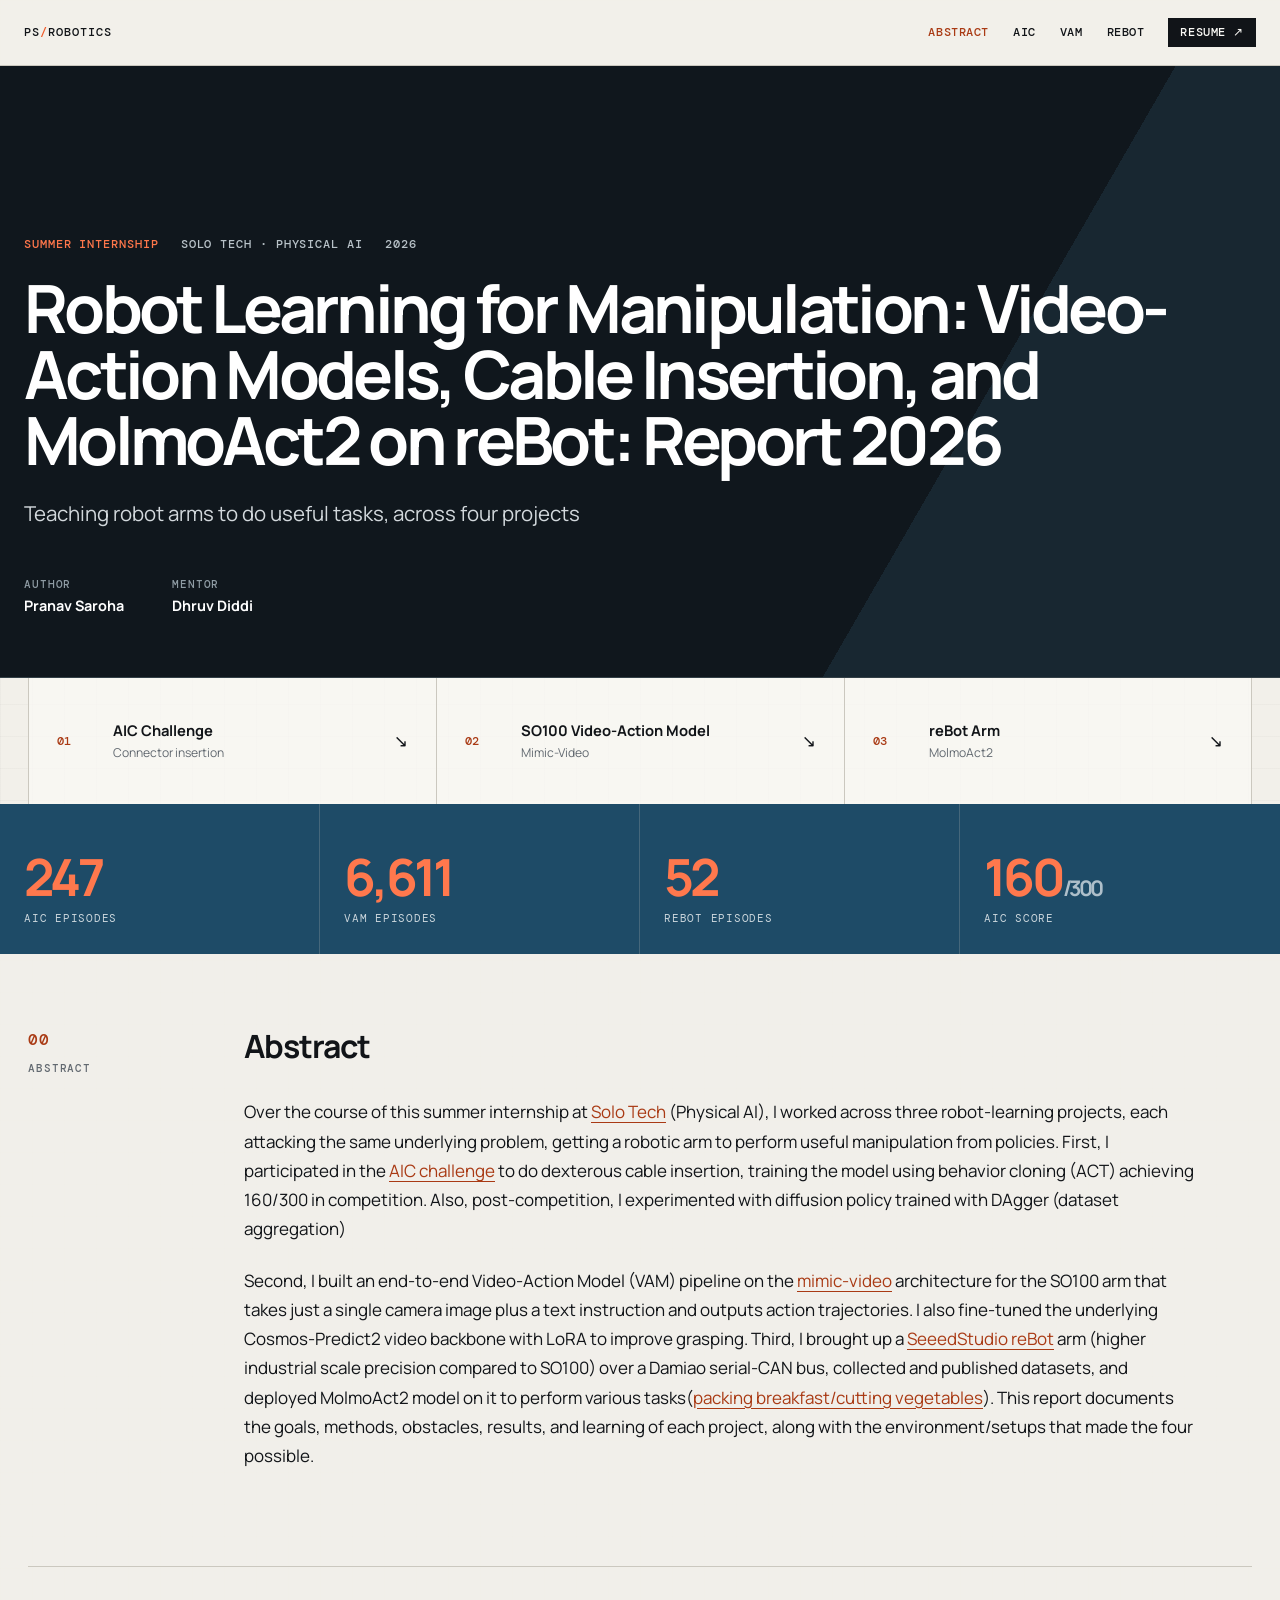
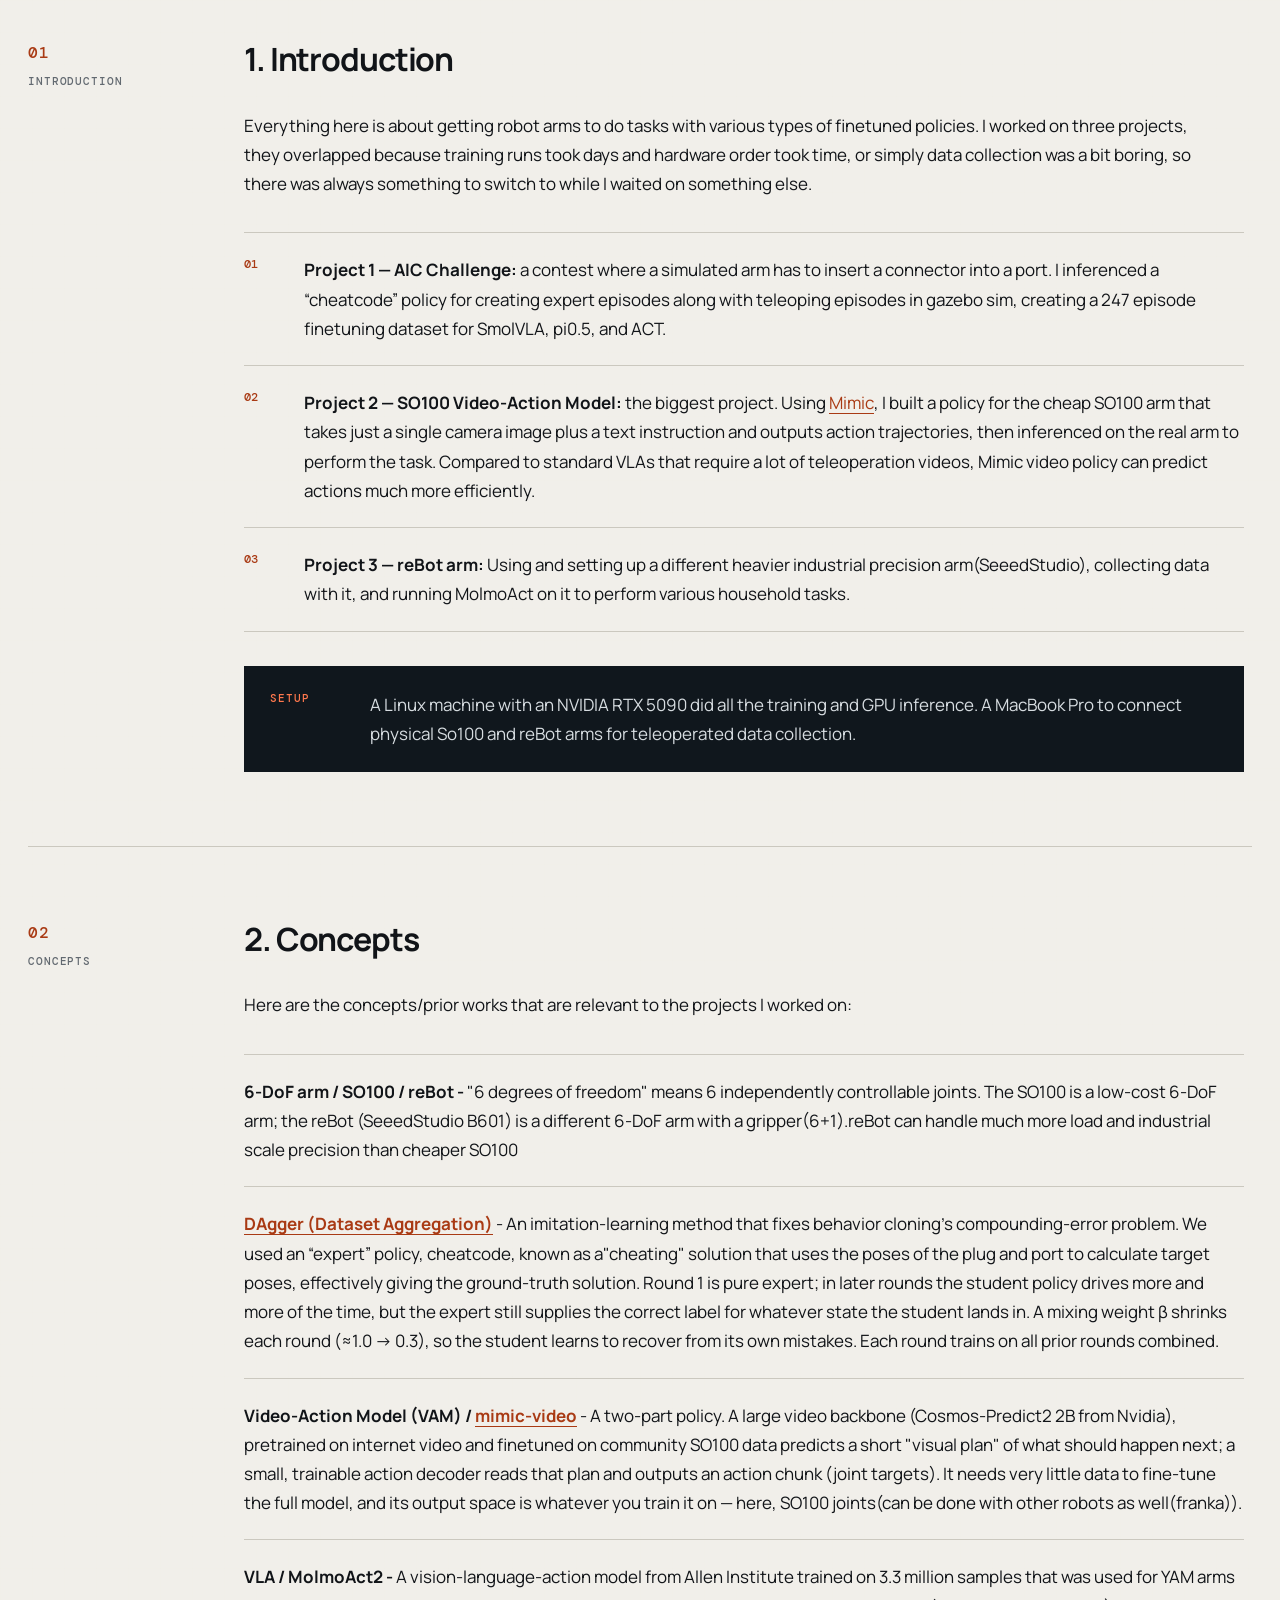
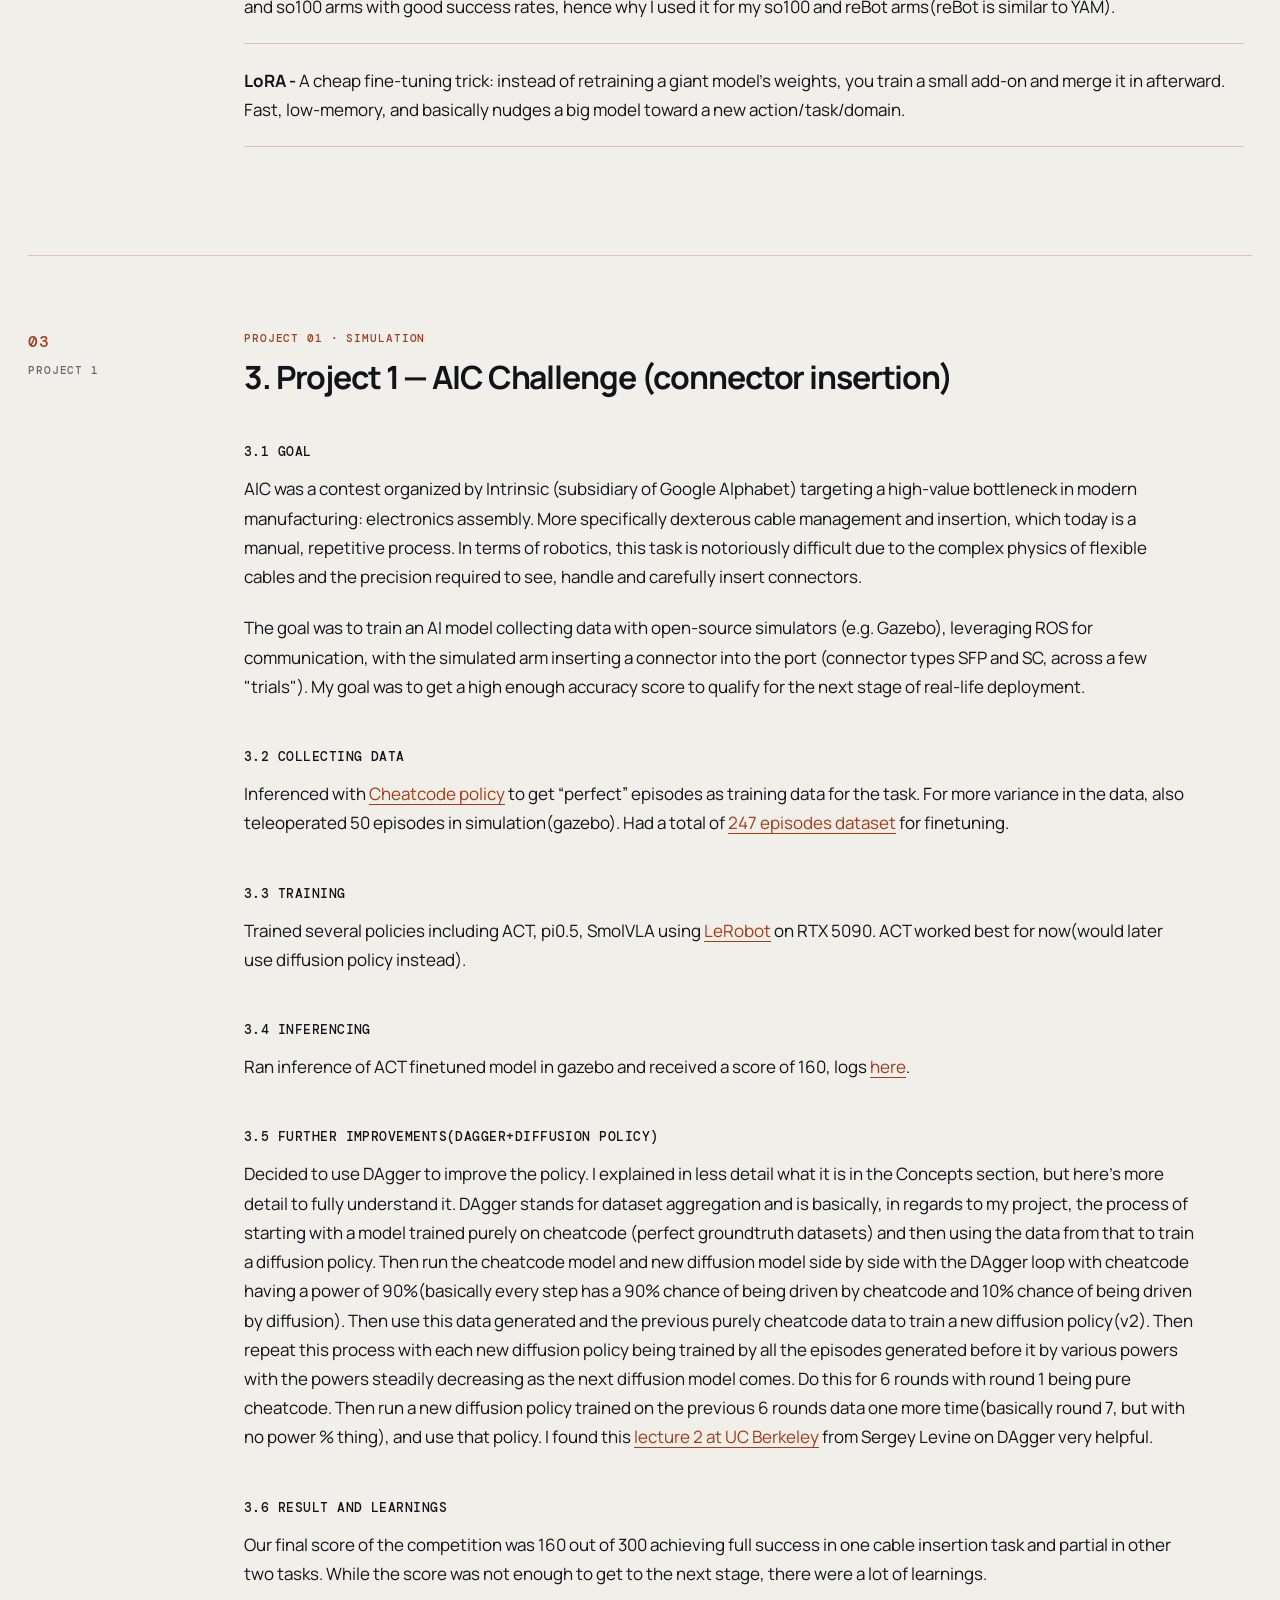
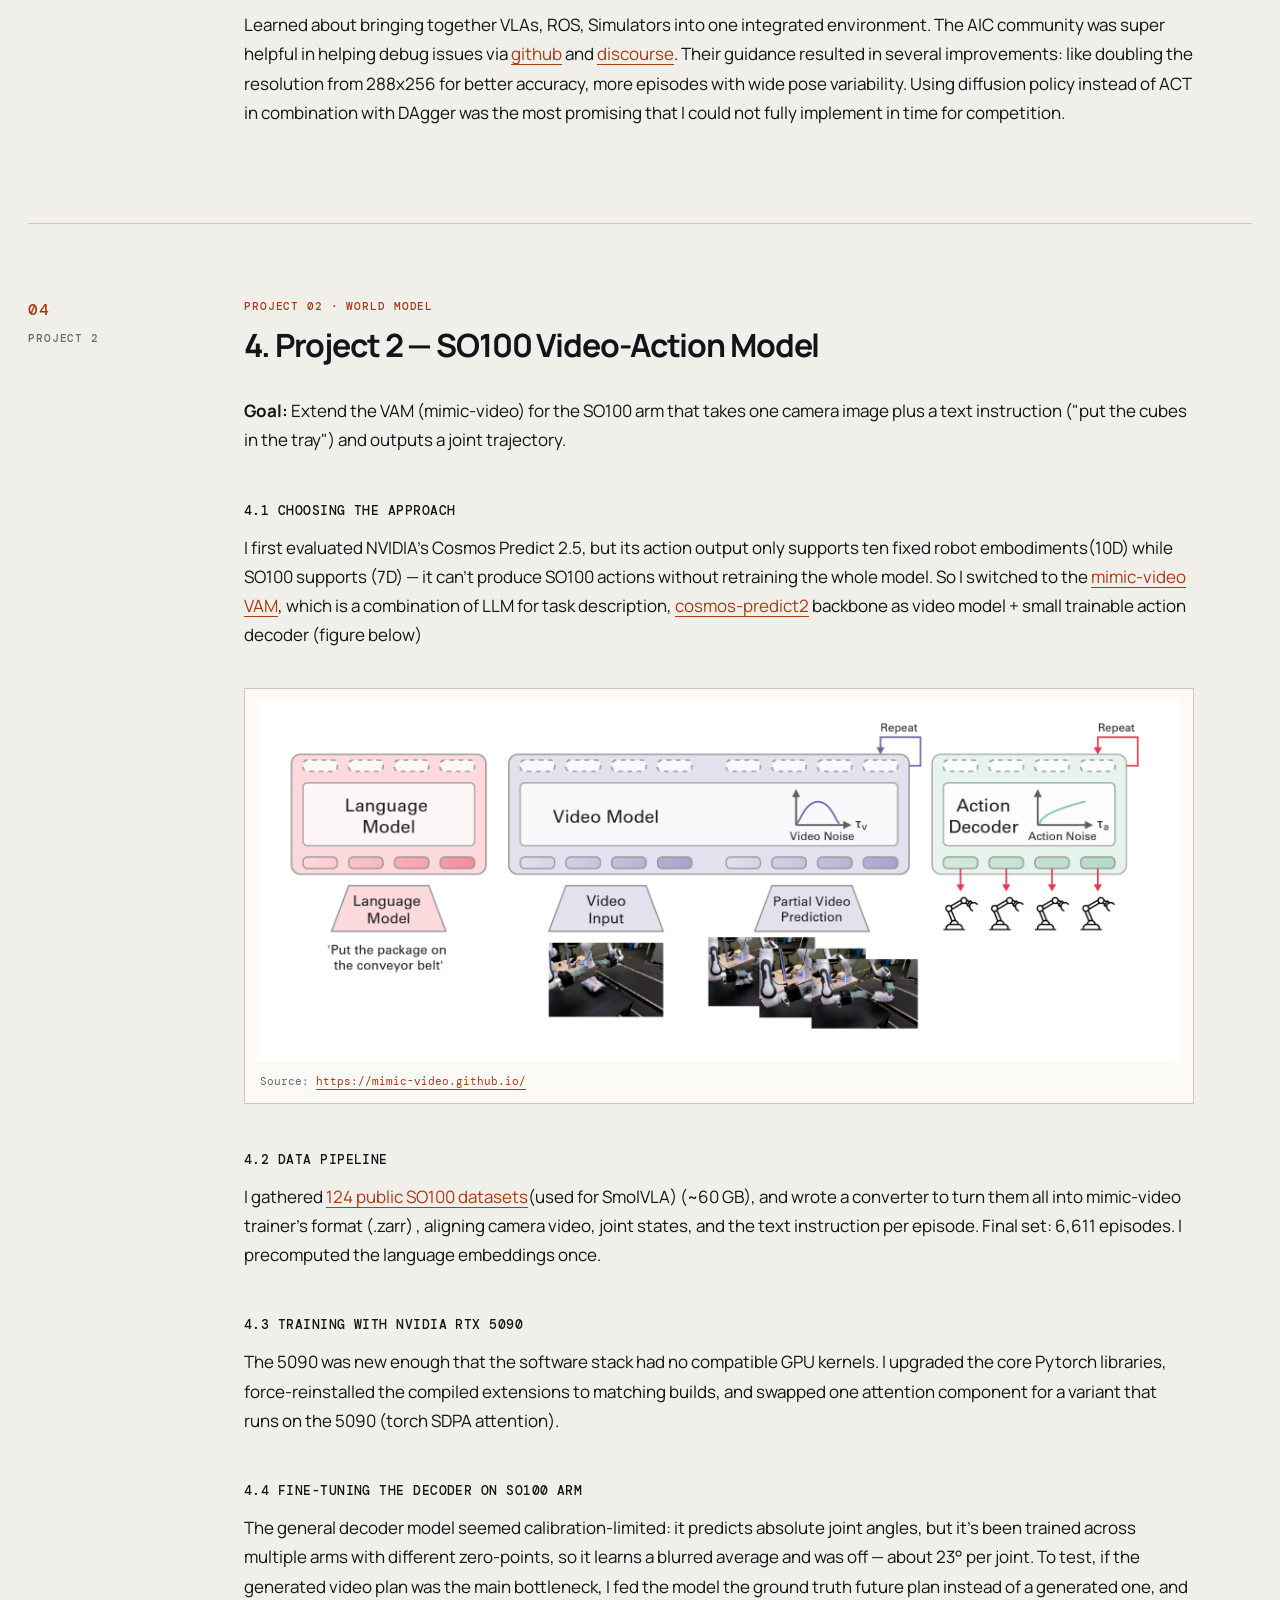
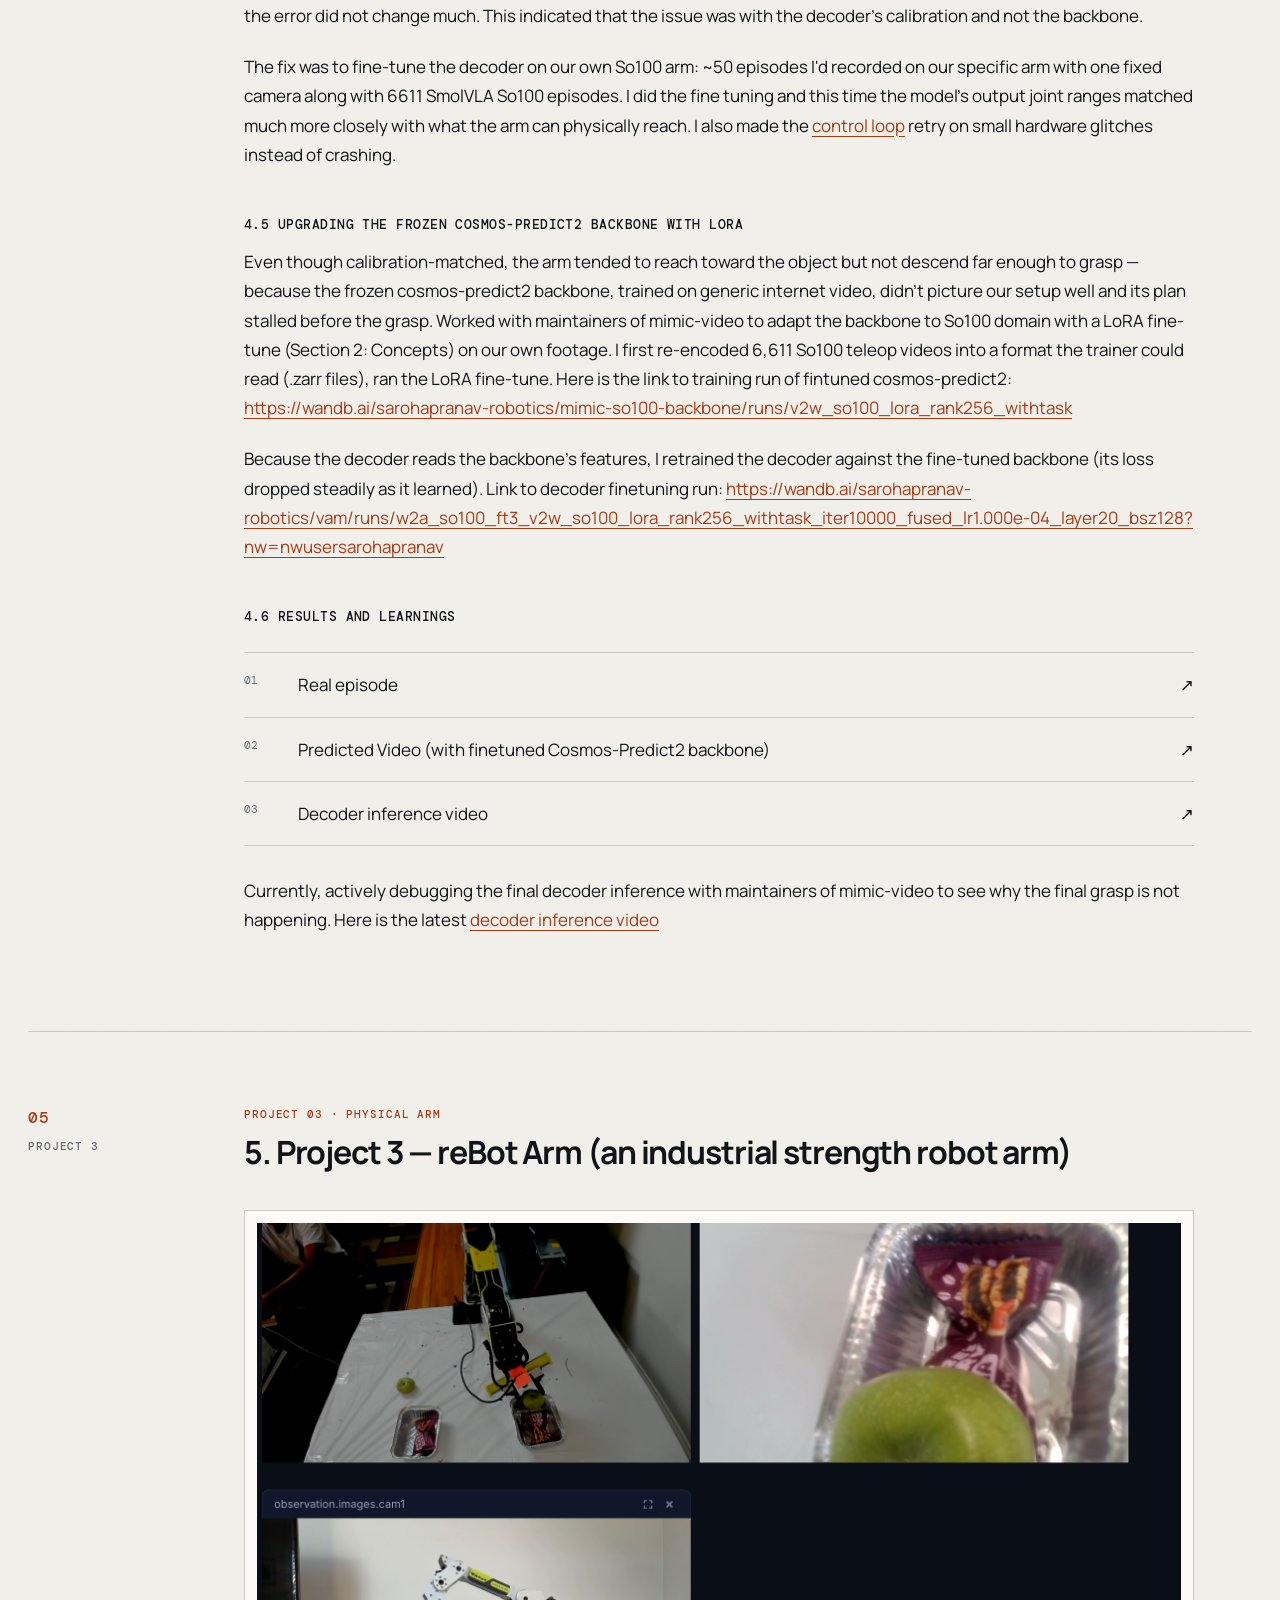
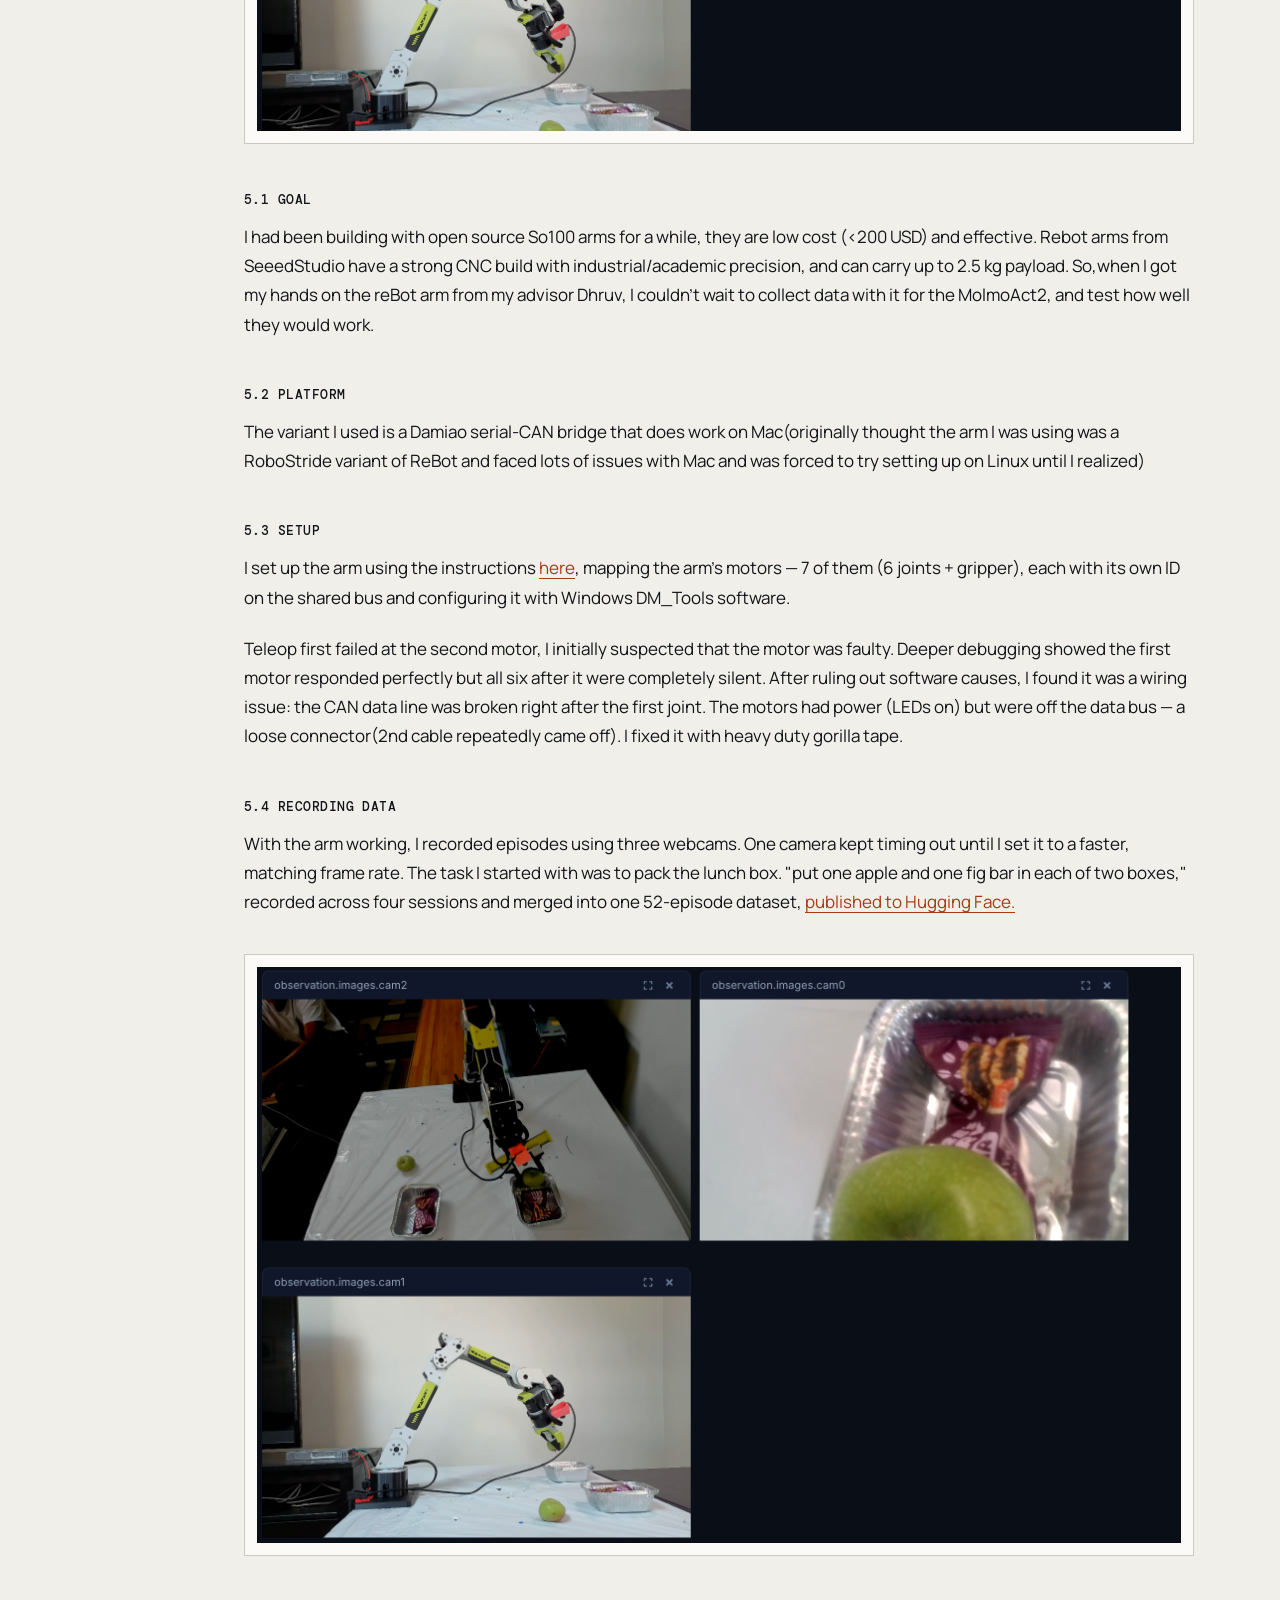
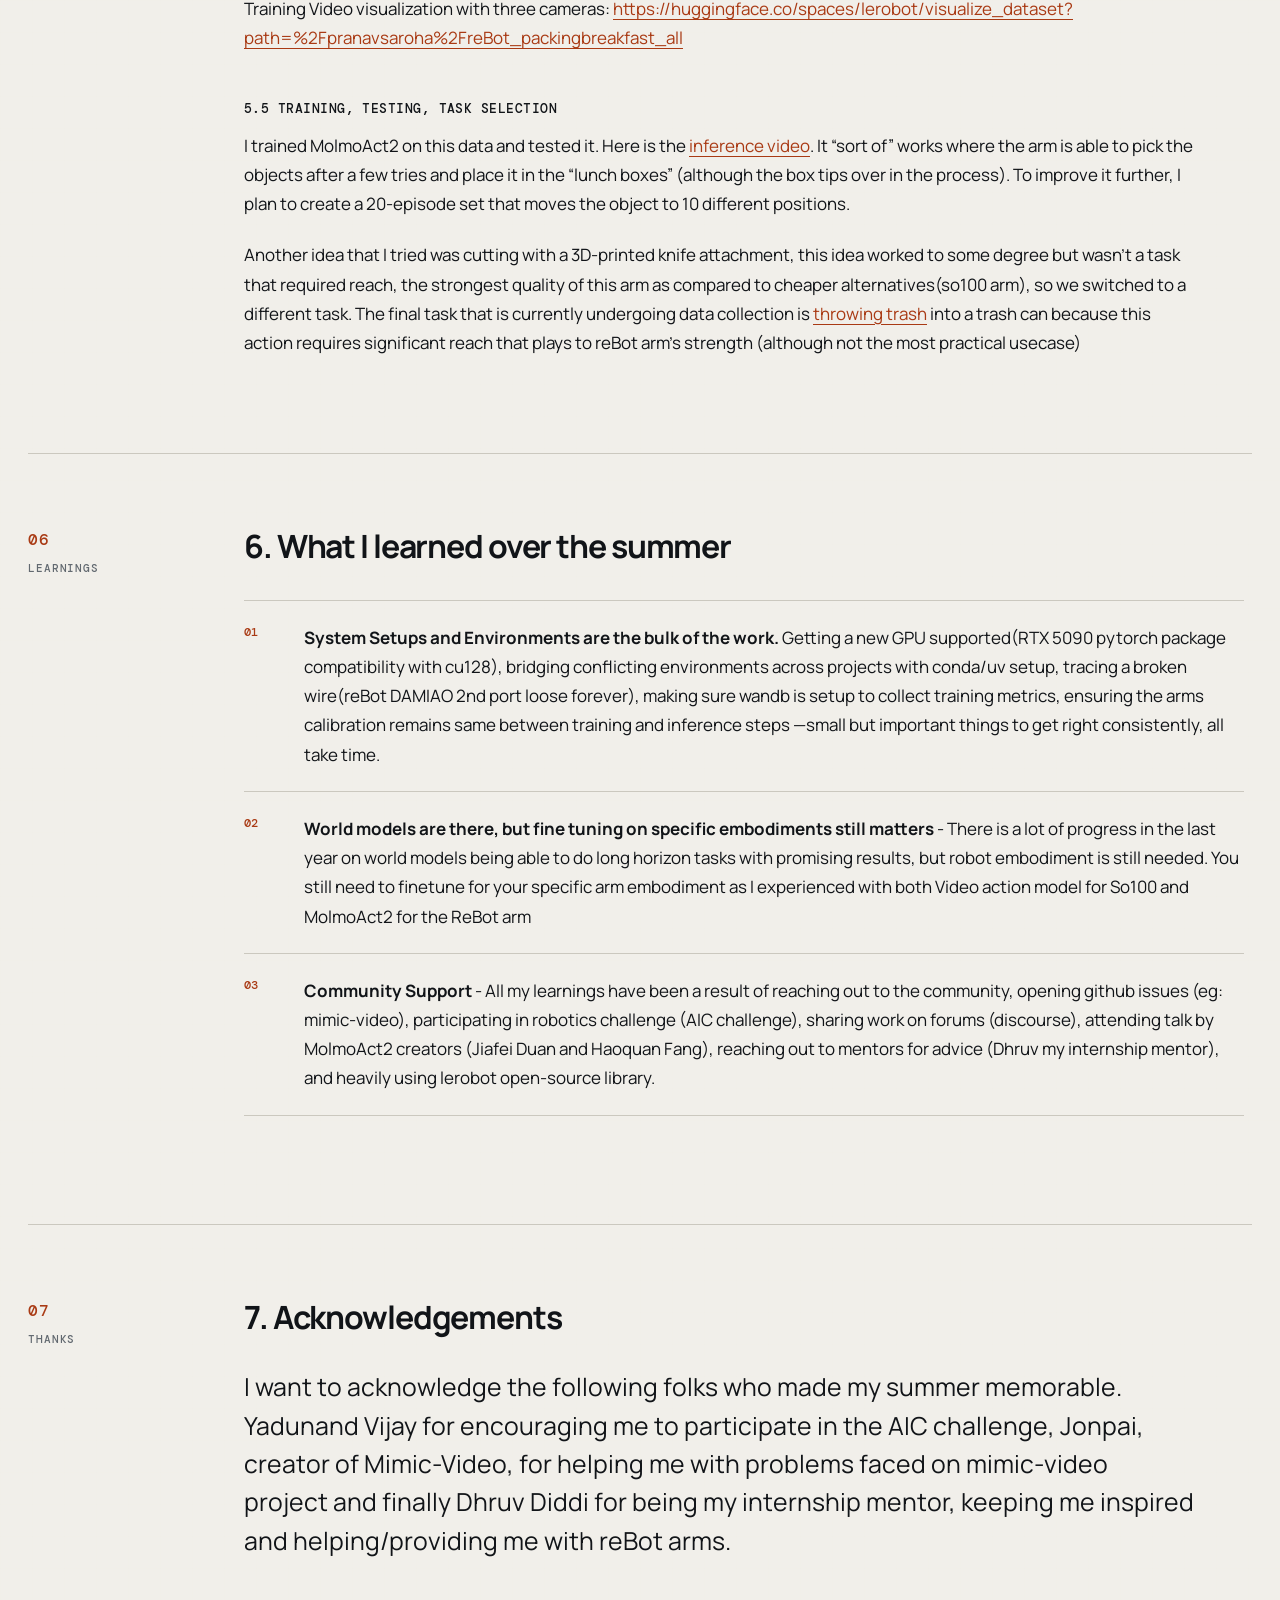
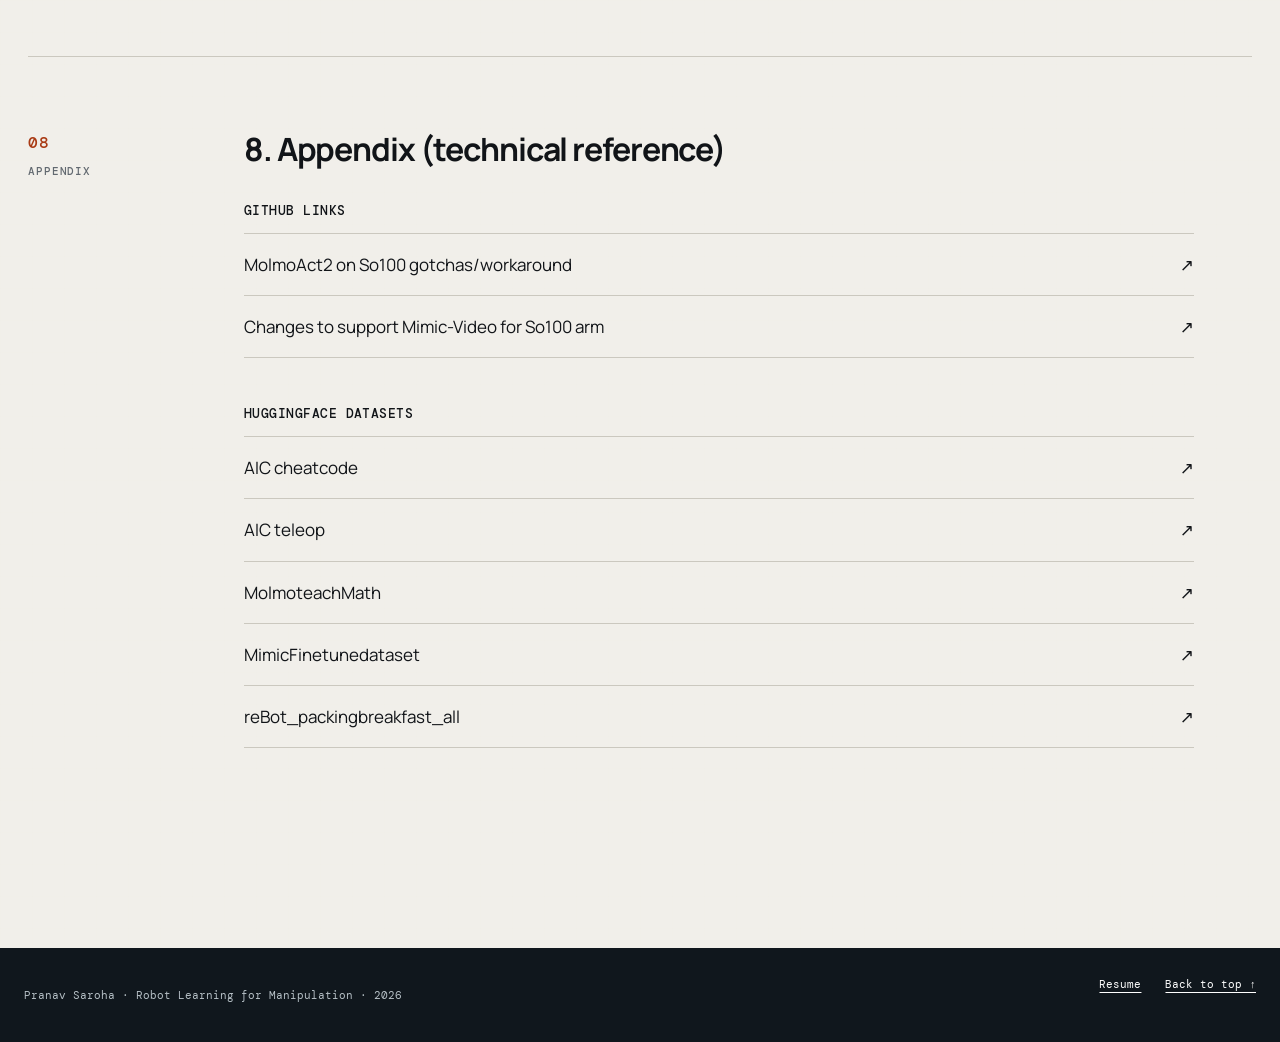
==== commit d84e8442: "Rebuild 2026 internship report page" ====
--- a/internship/index.html
+++ b/internship/index.html
@@ -12,9 +12,11 @@
 </head>
 <body>
   <div class="progress" aria-hidden="true"><span id="progress-bar"></span></div>
+
   <header class="site-header">
     <a class="brand" href="../" aria-label="Back to Pranav Saroha's resume">PS<span>/</span>ROBOTICS</a>
-    <nav aria-label="Report navigation">
+    <button class="menu-toggle" type="button" aria-expanded="false" aria-controls="report-nav">Sections</button>
+    <nav id="report-nav" aria-label="Report navigation">
       <a href="#abstract">Abstract</a>
       <a href="#aic">AIC</a>
       <a href="#video-action-model">VAM</a>
@@ -25,8 +27,8 @@
 
   <main id="top">
     <header class="hero">
-      <p class="eyebrow">Summer Internship · Solo Tech Physical AI · 2026</p>
-      <h1>Robot Learning for Manipulation: Video-Action Models, Cable Insertion, and MolmoAct2 on reBot</h1>
+      <div class="hero-kicker"><span>Summer Internship</span><span>Solo Tech · Physical AI</span><span>2026</span></div>
+      <h1>Robot Learning for Manipulation: Video-Action Models, Cable Insertion, and MolmoAct2 on reBot: Report 2026</h1>
       <p class="dek">Teaching robot arms to do useful tasks, across four projects</p>
       <div class="byline">
         <div><span>Author</span><strong>Pranav Saroha</strong></div>
@@ -34,159 +36,179 @@
       </div>
     </header>
 
-    <section class="project-nav" aria-label="Project overview">
-      <a href="#aic"><span>01</span><strong>AIC Challenge</strong><small>Cable insertion</small></a>
-      <a href="#video-action-model"><span>02</span><strong>Video-Action Model</strong><small>SO100 · Mimic-Video</small></a>
-      <a href="#rebot"><span>03</span><strong>MolmoAct2</strong><small>reBot B601</small></a>
+    <section class="project-index" aria-label="Project overview">
+      <a href="#aic"><span class="project-number">01</span><span><strong>AIC Challenge</strong><small>Connector insertion</small></span><i>↘</i></a>
+      <a href="#video-action-model"><span class="project-number">02</span><span><strong>SO100 Video-Action Model</strong><small>Mimic-Video</small></span><i>↘</i></a>
+      <a href="#rebot"><span class="project-number">03</span><span><strong>reBot Arm</strong><small>MolmoAct2</small></span><i>↘</i></a>
     </section>
 
     <section class="metrics" aria-label="Key project numbers">
-      <div><strong>3</strong><span>projects</span></div>
       <div><strong>247</strong><span>AIC episodes</span></div>
       <div><strong>6,611</strong><span>VAM episodes</span></div>
       <div><strong>52</strong><span>reBot episodes</span></div>
+      <div><strong>160<span>/300</span></strong><span>AIC score</span></div>
     </section>
 
-  <article class="report">
-    <section class="report-section" id="image">
-      <div class="section-marker">00 / [[IMAGE:]]</div>
-      <div class="section-content">
-        <h2>[[IMAGE:]]</h2>
-        <p>Over the course of this summer internship at <a href="https://getsolo.tech/" target="_blank" rel="noreferrer">Solo Tech</a> (Physical AI), I worked across three robot-learning projects, each attacking the same underlying problem, getting a robotic arm to perform useful manipulation from policies. First, I participated in the <a href="https://www.intrinsic.ai/events/ai-for-industry-challenge" target="_blank" rel="noreferrer">AIC challenge</a> to do dexterous cable insertion, training the model using behavior cloning (ACT) achieving 160/300 in competition. Also, post-competition, I experimented with diffusion policy trained with DAgger (dataset aggregation) </p>
-        <p>Second, I built an end-to-end Video-Action Model (VAM) pipeline on the <a href="https://mimic-video.github.io/" target="_blank" rel="noreferrer">mimic-video</a> architecture for the SO100 arm that takes just a single camera image plus a text instruction and outputs action trajectories. I also fine-tuned the underlying Cosmos-Predict2 video backbone with LoRA to improve grasping. Third, I brought up a <a href="https://wiki.seeedstudio.com/rebot_arm_b601_dm_lerobot/" target="_blank" rel="noreferrer">SeeedStudio reBot</a> arm (higher industrial scale precision compared to SO100) over a Damiao serial-CAN bus, collected and published datasets, and deployed MolmoAct2 model on it to perform various tasks(<a href="https://huggingface.co/spaces/lerobot/visualize_dataset?path=%2Fpranavsaroha%2FreBot_packingbreakfast_all%2Fepisode_0" target="_blank" rel="noreferrer">packing breakfast/cutting vegetables</a>). This report documents the goals, methods, obstacles, results, and learning of each project, along with the  environment/setups that made the four possible.</p>
-      </div>
-    </section>
-    <section class="report-section" id="image">
-      <div class="section-marker">00 / [[IMAGE:]]</div>
-      <div class="section-content">
-        <h2>[[IMAGE:]]</h2>
-        <p>Everything here is about getting robot arms to do tasks with various types of finetuned policies. I worked on three projects, they overlapped because training runs took days and hardware order took time, or simply data collection was a bit boring, so there was always something to switch to while I waited on something else.</p>
-        <ul class="report-list">
-          <li><strong>Project 1 — AIC Challenge:</strong> a contest where a simulated arm has to insert a connector into a port. I inferenced a “cheatcode” policy for creating expert episodes along with teleoping episodes in gazebo sim, creating a 247 episode finetuning dataset for SmolVLA, pi0.5, and ACT. </li>
-          <li><strong>Project 2 — SO100 Video-Action Model:</strong> the biggest project. Using <a href="https://github.com/mimic-video/mimic-video" target="_blank" rel="noreferrer">Mimic</a>, I built a policy for the cheap SO100 arm that takes just a single camera image plus a text instruction and outputs action trajectories, then inferenced on the real arm to perform the task. Compared to standard VLAs that require a lot of teleoperation videos, Mimic video policy can predict actions much more efficiently.</li>
-          <li><strong>Project 3 — reBot arm:</strong> Using and setting up a different heavier industrial precision arm(SeeedStudio), collecting data with it, and running MolmoAct on it to perform various household tasks.</li>
-</ul>
-        <p><strong>Setup:</strong> A Linux machine with an NVIDIA RTX 5090 did all the training and GPU inference. A MacBook Pro to connect physical So100 and reBot arms for teleoperated data collection.</p>
-      </div>
-    </section>
-    <section class="report-section" id="image">
-      <div class="section-marker">00 / [[IMAGE:]]</div>
-      <div class="section-content">
-        <h2>[[IMAGE:]]</h2>
-        <p>Here are the concepts/prior works that are relevant to the projects I worked on:</p>
-        <ul class="report-list">
-          <li><strong>6-DoF arm / SO100 / reBot -</strong> &quot;6 degrees of freedom&quot; means 6 independently controllable joints. The <strong>SO100</strong> is a low-cost 6-DoF arm; the <strong>reBot</strong> (SeeedStudio B601) is a different 6-DoF arm with a gripper(6+1).reBot can handle much more load and industrial scale precision than cheaper SO100</li>
-          <li><a href="https://arxiv.org/pdf/1011.0686" target="_blank" rel="noreferrer"><strong>DAgger (Dataset Aggregation)</strong></a> - An imitation-learning method that fixes behavior cloning's compounding-error problem. We used an “expert” policy, <strong>cheatcode</strong>, known as  a&quot;cheating&quot; solution that uses the poses of the plug and port to calculate target poses, effectively giving the ground-truth solution. Round 1 is pure expert; in later rounds the student policy drives more and more of the time, but the expert still supplies the correct label for whatever state the student lands in. A mixing weight β shrinks each round (≈1.0 → 0.3), so the student learns to recover from its own mistakes. Each round trains on all prior rounds combined.</li>
-          <li><strong>Video-Action Model (VAM) / </strong><a href="https://arxiv.org/pdf/2512.15692" target="_blank" rel="noreferrer"><strong>mimic-video</strong></a> - A two-part policy. A large <strong>video backbone</strong> (Cosmos-Predict2 2B from Nvidia), pretrained on internet video and finetuned on community SO100 data predicts a short &quot;visual plan&quot; of what should happen next; a small, trainable <strong>action decoder</strong> reads that plan and outputs an action chunk (joint targets). It needs very little data to fine-tune the full model, and its output space is whatever you train it on — here, SO100 joints(can be done with other robots as well(franka)).</li>
-          <li><strong>VLA / MolmoAct2 - </strong>A vision-language-action model from Allen Institute trained on 3.3 million samples that was used for YAM arms and so100 arms with good success rates, hence why I used it for my so100 and reBot arms(reBot is similar to YAM).</li>
-          <li><strong>LoRA -</strong> A cheap fine-tuning trick: instead of retraining a giant model's weights, you train a small add-on and merge it in afterward. Fast, low-memory, and basically nudges a big model toward a new action/task/domain.</li>
-</ul>
-      </div>
-    </section>
-    <section class="report-section" id="image">
-      <div class="section-marker">00 / [[IMAGE:]]</div>
-      <div class="section-content">
-        <h2>[[IMAGE:]]</h2>
-        <h3><strong>3.1 Goal</strong></h3>
-        <p>AIC was a contest organized by Intrinsic (subsidiary of Google Alphabet) targeting a high-value bottleneck in modern manufacturing: <strong>electronics assembly</strong>. More specifically dexterous cable management and insertion, which today is a manual, repetitive process. In terms of robotics, this task is notoriously difficult due to the complex physics of flexible cables and the precision required to see, handle and carefully insert connectors.</p>
-        <p>The goal was to train an AI model collecting data with open-source simulators (e.g. Gazebo), leveraging ROS for communication, with the simulated arm inserting a connector into the port (connector types SFP and SC, across a few &quot;trials&quot;). My goal was to get a high enough accuracy score to qualify for the next stage of real-life deployment.</p>
-        <h3><strong>3.2 Collecting Data</strong></h3>
-        <p>Inferenced with <a href="https://github.com/intrinsic-dev/aic/blob/main/aic_example_policies/README.md#2-cheatcode---ground-truth-policy" target="_blank" rel="noreferrer">Cheatcode policy</a> to get “perfect” episodes as training data for the task. For more variance in the data, also teleoperated 50 episodes in simulation(gazebo). Had a total of <a href="https://huggingface.co/datasets/pranavsaroha/aic-cheatcode_and_teleop_v3" target="_blank" rel="noreferrer">247 episodes dataset</a> for finetuning.</p>
-        <h3><strong>3.3 Training</strong></h3>
-        <p>Trained several policies including ACT, pi0.5, SmolVLA using <a href="https://huggingface.co/docs/lerobot/en/act" target="_blank" rel="noreferrer">LeRobot</a> on RTX 5090. ACT worked best for now(would later use diffusion policy instead).</p>
-        <h3><strong>3.4 Inferencing</strong></h3>
-        <p>Ran inference of ACT finetuned model in gazebo and received a score of 160, logs <a href="https://docs.google.com/document/d/1zoISjphK7sL592Ip3vizAdQbeNcts834FnAnrH1yJ50/edit?usp=sharing" target="_blank" rel="noreferrer">here</a>.</p>
-        <h3><strong>3.5 Further Improvements(DAgger+diffusion policy)</strong></h3>
-        <p>Decided to use DAgger to improve the policy. I explained in less detail what it is in the Concepts section, but here’s more detail to fully understand it. DAgger stands for dataset aggregation and is basically, in regards to my project, the process of starting with a model trained purely on cheatcode (perfect groundtruth datasets) and then using the data from that to train a diffusion policy. Then run the cheatcode model and new diffusion model side by side with the DAgger loop with cheatcode having a power of 90%(basically every step has a 90% chance of being driven by cheatcode and 10% chance of being driven by diffusion). Then use this data generated and the previous purely cheatcode data to train a new diffusion policy(v2). Then repeat this process with each new diffusion policy being trained by all the episodes generated before it by various powers with the powers steadily decreasing as the next diffusion model comes. Do this for 6 rounds with round 1 being pure cheatcode. Then run a new diffusion policy trained on the previous 6 rounds data one more time(basically round 7, but with no power % thing), and use that policy. I found this <a href="https://www.youtube.com/watch?v=yatA09E0J00&amp;t=6588s" target="_blank" rel="noreferrer">lecture 2 at UC Berkeley</a> from Sergey Levine on DAgger very helpful.</p>
-        <h3><strong>3.6 Result and Learnings</strong></h3>
-        <p>Our final score of the competition was 160 out of 300 achieving full success in one cable insertion task and partial in other two tasks. While the score was not enough to get to the next stage, there were a lot of learnings.</p>
-        <p>Learned about bringing together VLAs, ROS, Simulators into one integrated environment. The AIC community was super helpful in helping debug issues via <a href="https://github.com/intrinsic-dev/aic/issues/493" target="_blank" rel="noreferrer">github</a> and <a href="https://discourse.openrobotics.org/t/my-first-results-pi0-5-vla-policy/53670/5?u=pranav_saroha" target="_blank" rel="noreferrer">discourse</a>. Their guidance resulted in several improvements: like doubling the resolution from 288x256 for better accuracy, more episodes with wide pose variability.  Using diffusion policy instead of ACT in combination with DAgger was the most promising that I could not fully implement in time for competition.</p>
-      </div>
-    </section>
-    <section class="report-section" id="image">
-      <div class="section-marker">00 / [[IMAGE:]]</div>
-      <div class="section-content">
-        <h2>[[IMAGE:]]</h2>
-        <p><strong>Goal:</strong> Extend the VAM (mimic-video) for the SO100 arm that takes one camera image plus a text instruction (&quot;put the cubes in the tray&quot;) and outputs a joint trajectory. </p>
-        <h3><strong>4.1 Choosing the approach</strong></h3>
-        <p>I first evaluated NVIDIA's Cosmos Predict 2.5, but its action output only supports ten fixed robot embodiments(10D) while SO100 supports (7D) — it can't produce SO100 actions without retraining the whole model. So I switched to the <a href="https://github.com/mimic-video/mimic-video" target="_blank" rel="noreferrer"><strong>mimic-video VAM</strong></a>, which is a combination of LLM for task description, <a href="https://github.com/nvidia-cosmos/cosmos-predict2.5" target="_blank" rel="noreferrer">cosmos-predict2</a>  backbone as video model + small trainable action decoder (figure below)</p>
-        <figure class="report-figure">
-          <img src="../assets/mimic-video-architecture.png" alt="Mimic-Video architecture showing the video model backbone and action decoder" loading="lazy">
-        </figure>
-        <p>Source: <a href="https://mimic-video.github.io/" target="_blank" rel="noreferrer">https://mimic-video.github.io/</a> </p>
-        <h3><strong>4.2 Data pipeline</strong></h3>
-        <p>I gathered <a href="https://arxiv.org/pdf/2506.01844#subsection.A.1" target="_blank" rel="noreferrer"><strong>124 public SO100 datasets</strong></a>(used for SmolVLA) (~60 GB), and wrote a converter to turn them all into mimic-video trainer's format (.zarr) , aligning camera video, joint states, and the text instruction per episode. Final set: <strong>6,611 episodes</strong>. I precomputed the language embeddings once.</p>
-        <h3><strong>4.3 Training with Nvidia RTX 5090</strong></h3>
-        <p>The 5090 was new enough that the software stack had no compatible GPU kernels. I upgraded the core Pytorch libraries, force-reinstalled the compiled extensions to matching builds, and swapped one attention component for a variant that runs on the 5090 (torch SDPA attention).</p>
-        <h3><strong>4.4 Fine-tuning the Decoder on So100 arm</strong></h3>
-        <p>The general decoder model seemed <strong>calibration-limited</strong>: it predicts absolute joint angles, but it’s been trained across multiple arms with different zero-points, so it learns a blurred average and was off — about <strong>23° per joint</strong>. To test, if the generated video plan was the main bottleneck, I fed the model the ground truth future plan instead of a generated one, and the error did not change much. This indicated that the issue was with the decoder’s calibration and not the backbone.</p>
-        <p>The fix was to fine-tune the decoder on our own So100 arm: ~50 episodes I'd recorded on our specific arm with one fixed camera along with 6611 SmolVLA So100 episodes. I did the fine tuning and this time the model's output joint ranges matched much more closely with what the arm can physically reach. I also made the <a href="https://github.com/pranavsaroha/mimic-video/blob/so100-video-finetune/so100/so100_robot_client_v2.py#L96-L110" target="_blank" rel="noreferrer">control loop</a> retry  on small hardware glitches instead of crashing.</p>
-        <h3><strong>4.5 Upgrading the frozen Cosmos-predict2 backbone with LoRA</strong></h3>
-        <p>Even though calibration-matched, the arm tended to reach toward the object but not descend far enough to grasp — because the frozen cosmos-predict2 backbone, trained on generic internet video, didn't picture <em>our</em> setup well and its plan stalled before the grasp. Worked with maintainers of mimic-video to adapt the backbone to So100 domain with a <strong>LoRA</strong> fine-tune (Section 2: Concepts) on our own footage. I first re-encoded 6,611 So100 teleop videos into a format the trainer could read (.zarr files), ran the LoRA fine-tune. Here is the link to training run of fintuned cosmos-predict2: <a href="https://wandb.ai/sarohapranav-robotics/mimic-so100-backbone/runs/v2w_so100_lora_rank256_withtask" target="_blank" rel="noreferrer">https://wandb.ai/sarohapranav-robotics/mimic-so100-backbone/runs/v2w_so100_lora_rank256_withtask</a> </p>
-        <p>Because the decoder reads the backbone's features, I retrained the decoder against the fine-tuned backbone (its loss dropped steadily as it learned). Link to decoder finetuning run: <a href="https://wandb.ai/sarohapranav-robotics/vam/runs/w2a_so100_ft3_v2w_so100_lora_rank256_withtask_iter10000_fused_lr1.000e-04_layer20_bsz128?nw=nwusersarohapranav" target="_blank" rel="noreferrer">https://wandb.ai/sarohapranav-robotics/vam/runs/w2a_so100_ft3_v2w_so100_lora_rank256_withtask_iter10000_fused_lr1.000e-04_layer20_bsz128?nw=nwusersarohapranav</a></p>
-        <h3><strong>4.6 Results and Learnings</strong></h3>
-        <ul class="report-list">
-          <li><a href="https://drive.google.com/file/d/1jtOhh29o8MlRbOitPWE5rIBQf1MGWLWZ/view?usp=sharing" target="_blank" rel="noreferrer">Real episode</a></li>
-          <li><a href="https://github.com/user-attachments/assets/3adac5a7-fd50-4b0a-bffd-9cc7565fff15" target="_blank" rel="noreferrer">Predicted Video (with finetuned Cosmos-Predict2 backbone) </a></li>
-          <li><a href="https://github.com/user-attachments/assets/215c6812-dce6-4f97-bd9c-ee70023642fa" target="_blank" rel="noreferrer">Decoder inference video</a></li>
-</ul>
-        <p>Currently, actively debugging the final decoder inference with maintainers of mimic-video to see why the final grasp is not happening. Here is the latest <a href="https://github.com/user-attachments/assets/215c6812-dce6-4f97-bd9c-ee70023642fa" target="_blank" rel="noreferrer">decoder inference video</a></p>
-      </div>
-    </section>
-    <section class="report-section" id="image-image">
-      <div class="section-marker">00 / [[IMAGE:]][[IMAGE:]]</div>
-      <div class="section-content">
-        <h2>[[IMAGE:]][[IMAGE:]]</h2>
-        <h3><strong>5</strong><strong>.1 Goal</strong></h3>
-        <p>I had been building with open source So100 arms for a while, they are low cost (&lt;200 USD) and effective. Rebot arms from SeeedStudio have a strong CNC build with industrial/academic precision, and can carry up to 2.5 kg payload. So,when I got my hands on the reBot arm from my advisor Dhruv, I couldn’t wait to  collect data with it for the MolmoAct2, and test how well they would work.</p>
-        <h3><strong>5</strong><strong>.2 Platform</strong></h3>
-        <p>The variant I used is a Damiao serial-CAN bridge that does work on Mac(originally thought the arm I was using was a RoboStride variant of ReBot and faced lots of issues with Mac and was forced to try setting up on Linux until I realized)</p>
-        <h3><strong>5</strong><strong>.3 Setup</strong></h3>
-        <p>I set up the arm using the instructions <a href="https://wiki.seeedstudio.com/rebot_b601_dm_getting_started/" target="_blank" rel="noreferrer">here</a>, mapping the arm's motors — 7 of them (6 joints + gripper), each with its own ID on the shared bus and configuring it with Windows DM_Tools software.</p>
-        <p>Teleop first failed at the second motor,  I initially suspected that the motor was faulty. Deeper debugging showed the first motor responded perfectly but all six after it were completely silent. After ruling out software causes, I found it was a wiring issue: the <strong>CAN data line was broken right after the first joint</strong>. The motors had power (LEDs on) but were off the data bus — a loose connector(2nd cable repeatedly came off). I fixed it with heavy duty gorilla tape. </p>
-        <h3><strong>5</strong><strong>.4 Recording data</strong></h3>
-        <p>With the arm working, I recorded episodes using three webcams. One camera kept timing out until I set it to a faster, matching frame rate. The task I started with was to pack the lunch box. &quot;put one apple and one fig bar in each of two boxes,&quot; recorded across four sessions and merged into one <strong>52-episode</strong> dataset, <a href="https://huggingface.co/datasets/pranavsaroha/reBot_packingbreakfast_all" target="_blank" rel="noreferrer">published to Hugging Face.</a></p>
-        <figure class="report-figure">
-          <img src="../assets/rebot-three-camera-recording.png" alt="Three camera views used to record the reBot breakfast-packing dataset" loading="lazy">
-        </figure>
-        <p>Training Video visualization with three cameras: <a href="https://huggingface.co/spaces/lerobot/visualize_dataset?path=%2Fpranavsaroha%2FreBot_packingbreakfast_all" target="_blank" rel="noreferrer">https://huggingface.co/spaces/lerobot/visualize_dataset?path=%2Fpranavsaroha%2FreBot_packingbreakfast_all</a> </p>
-        <h3><strong>5</strong><strong>.5 Training, testing, task selection</strong></h3>
-        <p>I trained MolmoAct2 on this data and tested it. Here is the <a href="https://drive.google.com/file/d/1tx5iClB27BXm6DWOihINtNSVKFAZ86n2/view?usp=drive_link" target="_blank" rel="noreferrer">inference video</a>. It “sort of” works where the arm is able to pick the objects after a few tries and place it in the “lunch boxes” (although the box tips over in the process). To improve it further, I plan to create a 20-episode set that moves the object to 10 different positions. </p>
-        <p>Another idea that I tried was cutting with a 3D-printed knife attachment, this idea worked to some degree but wasn’t a task that required reach, the strongest quality of this arm as compared to cheaper alternatives(so100 arm), so we switched to a different task. The final task that is currently undergoing data collection is <a href="https://huggingface.co/spaces/lerobot/visualize_dataset?path=%2Fpranavsaroha%2FreBot_throwingtrash%2Fepisode_0%3Ft%3D5" target="_blank" rel="noreferrer"><strong>throwing</strong></a><a href="https://huggingface.co/spaces/lerobot/visualize_dataset?path=%2Fpranavsaroha%2FreBot_throwingtrash%2Fepisode_0%3Ft%3D5" target="_blank" rel="noreferrer"> trash</a> into a trash can because this action requires significant reach that plays to reBot arm’s strength (although not the most practical usecase)</p>
-      </div>
-    </section>
-    <section class="report-section" id="image-image">
-      <div class="section-marker">00 / [[IMAGE:]][[IMAGE:]]</div>
-      <div class="section-content">
-        <h2>[[IMAGE:]][[IMAGE:]]</h2>
-        <ul class="report-list">
-          <li><strong>System Setups and Environments are the bulk of the work.</strong> Getting a new GPU supported(RTX 5090 pytorch package compatibility with cu128), bridging conflicting environments across projects with conda/uv setup, tracing a broken wire(reBot DAMIAO 2nd port loose forever), making sure wandb is setup to collect training metrics, ensuring the arms calibration remains same between training and inference steps —small but important things to get right consistently, all take time.</li>
-          <li><strong>World models are there, but fine tuning on specific embodiments still matters </strong>- There is a lot of progress in the last year on world models being able to do long horizon tasks with promising results, but robot embodiment is still needed. You still need to finetune for your specific arm embodiment as I experienced with both Video action model for So100 and MolmoAct2 for the ReBot arm</li>
-          <li><strong>Community Support</strong> - All my learnings have been a result of reaching out to the community, opening github issues (eg: mimic-video), participating in robotics challenge (AIC challenge), sharing work on forums (discourse), attending talk by MolmoAct2 creators (Jiafei Duan and Haoquan Fang), reaching out to mentors for advice (Dhruv my internship mentor), and heavily using lerobot open-source library. </li>
-</ul>
-        <h3><strong>7.</strong><strong> Acknowledgements</strong></h3>
-        <p>I want to acknowledge the following folks who made my summer memorable. Yadunand Vijay for encouraging me to participate in the AIC challenge, Jonpai, creator of Mimic-Video, for helping me with problems faced on mimic-video project and finally Dhruv Diddi for being my internship mentor, keeping me inspired and helping/providing me with reBot arms.</p>
-      </div>
-    </section>
-    <section class="report-section" id="image-image">
-      <div class="section-marker">00 / [[IMAGE:]][[IMAGE:]]</div>
-      <div class="section-content">
-        <h2>[[IMAGE:]][[IMAGE:]]</h2>
-        <p><strong>Github links</strong></p>
-        <ul class="report-list">
-          <li>MolmoAct2 on So100 gotchas/workaround - <a href="https://github.com/pranavsaroha/molmoact2-so101" target="_blank" rel="noreferrer">https://github.com/pranavsaroha/molmoact2-so101</a></li>
-          <li>Changes to support Mimic-Video for So100 arm - <a href="https://github.com/pranavsaroha/mimic-video/blob/so100-video-finetune/SO100.md" target="_blank" rel="noreferrer">https://github.com/pranavsaroha/mimic-video/blob/so100-video-finetune/SO100.md</a> </li>
-</ul>
-        <p><strong>HuggingFace Datasets</strong></p>
-        <ul class="report-list">
-          <li><a href="https://huggingface.co/datasets/pranavsaroha/aic-cheatcode_and_teleop_v3" target="_blank" rel="noreferrer">AIC cheatcode</a>, <a href="https://huggingface.co/datasets/pranavsaroha/aic-cheatcode_and_teleop_clean" target="_blank" rel="noreferrer">AIC teleop</a></li>
-          <li><a href="https://huggingface.co/datasets/pranavsaroha/MolmoteachMath_20260701_133745" target="_blank" rel="noreferrer">MolmoteachMath</a>, </li>
-          <li><a href="https://huggingface.co/datasets/pranavsaroha/MimicFinetunedataset_20260617_112107" target="_blank" rel="noreferrer">MimicFinetunedataset</a></li>
-          <li><a href="https://huggingface.co/spaces/lerobot/visualize_dataset?path=%2Fpranavsaroha%2FreBot_packingbreakfast_all" target="_blank" rel="noreferrer">reBot_packingbreakfast_all</a></li>
-</ul>
-      </div>
-    </section>
-  </article>
+    <article class="report">
+      <section class="report-section" id="abstract">
+        <div class="section-marker"><span>00</span>Abstract</div>
+        <div class="section-content">
+          <h2>Abstract</h2>
+          <p>Over the course of this summer internship at <a href="https://getsolo.tech/" target="_blank" rel="noreferrer">Solo Tech</a> (Physical AI), I worked across three robot-learning projects, each attacking the same underlying problem, getting a robotic arm to perform useful manipulation from policies. First, I participated in the <a href="https://www.intrinsic.ai/events/ai-for-industry-challenge" target="_blank" rel="noreferrer">AIC challenge</a> to do dexterous cable insertion, training the model using behavior cloning (ACT) achieving 160/300 in competition. Also, post-competition, I experimented with diffusion policy trained with DAgger (dataset aggregation) </p>
+          <p>Second, I built an end-to-end Video-Action Model (VAM) pipeline on the <a href="https://mimic-video.github.io/" target="_blank" rel="noreferrer">mimic-video</a> architecture for the SO100 arm that takes just a single camera image plus a text instruction and outputs action trajectories. I also fine-tuned the underlying Cosmos-Predict2 video backbone with LoRA to improve grasping. Third, I brought up a <a href="https://wiki.seeedstudio.com/rebot_arm_b601_dm_lerobot/" target="_blank" rel="noreferrer">SeeedStudio reBot</a> arm (higher industrial scale precision compared to SO100) over a Damiao serial-CAN bus, collected and published datasets, and deployed MolmoAct2 model on it to perform various tasks(<a href="https://huggingface.co/spaces/lerobot/visualize_dataset?path=%2Fpranavsaroha%2FreBot_packingbreakfast_all%2Fepisode_0" target="_blank" rel="noreferrer">packing breakfast/cutting vegetables</a>). This report documents the goals, methods, obstacles, results, and learning of each project, along with the  environment/setups that made the four possible.</p>
+        </div>
+      </section>
+
+      <section class="report-section" id="introduction">
+        <div class="section-marker"><span>01</span>Introduction</div>
+        <div class="section-content">
+          <h2>1. Introduction</h2>
+          <p>Everything here is about getting robot arms to do tasks with various types of finetuned policies. I worked on three projects, they overlapped because training runs took days and hardware order took time, or simply data collection was a bit boring, so there was always something to switch to while I waited on something else.</p>
+          <ol class="project-list">
+            <li><span>01</span><div><strong>Project 1 — AIC Challenge:</strong> a contest where a simulated arm has to insert a connector into a port. I inferenced a “cheatcode” policy for creating expert episodes along with teleoping episodes in gazebo sim, creating a 247 episode finetuning dataset for SmolVLA, pi0.5, and ACT. </div></li>
+            <li><span>02</span><div><strong>Project 2 — SO100 Video-Action Model:</strong> the biggest project. Using <a href="https://github.com/mimic-video/mimic-video" target="_blank" rel="noreferrer">Mimic</a>, I built a policy for the cheap SO100 arm that takes just a single camera image plus a text instruction and outputs action trajectories, then inferenced on the real arm to perform the task. Compared to standard VLAs that require a lot of teleoperation videos, Mimic video policy can predict actions much more efficiently.</div></li>
+            <li><span>03</span><div><strong>Project 3 — reBot arm:</strong> Using and setting up a different heavier industrial precision arm(SeeedStudio), collecting data with it, and running MolmoAct on it to perform various household tasks.</div></li>
+          </ol>
+          <aside class="setup-note"><span>Setup</span><p>A Linux machine with an NVIDIA RTX 5090 did all the training and GPU inference. A MacBook Pro to connect physical So100 and reBot arms for teleoperated data collection.</p></aside>
+        </div>
+      </section>
+
+      <section class="report-section" id="concepts">
+        <div class="section-marker"><span>02</span>Concepts</div>
+        <div class="section-content">
+          <h2>2. Concepts</h2>
+          <p>Here are the concepts/prior works that are relevant to the projects I worked on:</p>
+          <ul class="concept-list">
+            <li><strong>6-DoF arm / SO100 / reBot -</strong> "6 degrees of freedom" means 6 independently controllable joints. The SO100 is a low-cost 6-DoF arm; the reBot (SeeedStudio B601) is a different 6-DoF arm with a gripper(6+1).reBot can handle much more load and industrial scale precision than cheaper SO100</li>
+            <li><a href="https://arxiv.org/pdf/1011.0686" target="_blank" rel="noreferrer"><strong>DAgger (Dataset Aggregation)</strong></a> - An imitation-learning method that fixes behavior cloning's compounding-error problem. We used an “expert” policy, cheatcode, known as  a"cheating" solution that uses the poses of the plug and port to calculate target poses, effectively giving the ground-truth solution. Round 1 is pure expert; in later rounds the student policy drives more and more of the time, but the expert still supplies the correct label for whatever state the student lands in. A mixing weight β shrinks each round (≈1.0 → 0.3), so the student learns to recover from its own mistakes. Each round trains on all prior rounds combined.</li>
+            <li><strong>Video-Action Model (VAM) / </strong><a href="https://arxiv.org/pdf/2512.15692" target="_blank" rel="noreferrer"><strong>mimic-video</strong></a> - A two-part policy. A large video backbone (Cosmos-Predict2 2B from Nvidia), pretrained on internet video and finetuned on community SO100 data predicts a short "visual plan" of what should happen next; a small, trainable action decoder reads that plan and outputs an action chunk (joint targets). It needs very little data to fine-tune the full model, and its output space is whatever you train it on — here, SO100 joints(can be done with other robots as well(franka)).</li>
+            <li><strong>VLA / MolmoAct2 - </strong>A vision-language-action model from Allen Institute trained on 3.3 million samples that was used for YAM arms and so100 arms with good success rates, hence why I used it for my so100 and reBot arms(reBot is similar to YAM).</li>
+            <li><strong>LoRA -</strong> A cheap fine-tuning trick: instead of retraining a giant model's weights, you train a small add-on and merge it in afterward. Fast, low-memory, and basically nudges a big model toward a new action/task/domain.</li>
+          </ul>
+        </div>
+      </section>
+
+      <section class="report-section project-section" id="aic">
+        <div class="section-marker"><span>03</span>Project 1</div>
+        <div class="section-content">
+          <p class="project-label">Project 01 · Simulation</p>
+          <h2>3. Project 1 — AIC Challenge (connector insertion)</h2>
+          <h3>3.1 Goal</h3>
+          <p>AIC was a contest organized by Intrinsic (subsidiary of Google Alphabet) targeting a high-value bottleneck in modern manufacturing: electronics assembly. More specifically dexterous cable management and insertion, which today is a manual, repetitive process. In terms of robotics, this task is notoriously difficult due to the complex physics of flexible cables and the precision required to see, handle and carefully insert connectors.</p>
+          <p>The goal was to train an AI model collecting data with open-source simulators (e.g. Gazebo), leveraging ROS for communication, with the simulated arm inserting a connector into the port (connector types SFP and SC, across a few "trials"). My goal was to get a high enough accuracy score to qualify for the next stage of real-life deployment.</p>
+          <h3>3.2 Collecting Data</h3>
+          <p>Inferenced with <a href="https://github.com/intrinsic-dev/aic/blob/main/aic_example_policies/README.md#2-cheatcode---ground-truth-policy" target="_blank" rel="noreferrer">Cheatcode policy</a> to get “perfect” episodes as training data for the task. For more variance in the data, also teleoperated 50 episodes in simulation(gazebo). Had a total of <a href="https://huggingface.co/datasets/pranavsaroha/aic-cheatcode_and_teleop_v3" target="_blank" rel="noreferrer">247 episodes dataset</a> for finetuning.</p>
+          <h3>3.3 Training</h3>
+          <p>Trained several policies including ACT, pi0.5, SmolVLA using <a href="https://huggingface.co/docs/lerobot/en/act" target="_blank" rel="noreferrer">LeRobot</a> on RTX 5090. ACT worked best for now(would later use diffusion policy instead).</p>
+          <h3>3.4 Inferencing</h3>
+          <p>Ran inference of ACT finetuned model in gazebo and received a score of 160, logs <a href="https://docs.google.com/document/d/1zoISjphK7sL592Ip3vizAdQbeNcts834FnAnrH1yJ50/edit?usp=sharing" target="_blank" rel="noreferrer">here</a>.</p>
+          <h3>3.5 Further Improvements(DAgger+diffusion policy)</h3>
+          <p>Decided to use DAgger to improve the policy. I explained in less detail what it is in the Concepts section, but here’s more detail to fully understand it. DAgger stands for dataset aggregation and is basically, in regards to my project, the process of starting with a model trained purely on cheatcode (perfect groundtruth datasets) and then using the data from that to train a diffusion policy. Then run the cheatcode model and new diffusion model side by side with the DAgger loop with cheatcode having a power of 90%(basically every step has a 90% chance of being driven by cheatcode and 10% chance of being driven by diffusion). Then use this data generated and the previous purely cheatcode data to train a new diffusion policy(v2). Then repeat this process with each new diffusion policy being trained by all the episodes generated before it by various powers with the powers steadily decreasing as the next diffusion model comes. Do this for 6 rounds with round 1 being pure cheatcode. Then run a new diffusion policy trained on the previous 6 rounds data one more time(basically round 7, but with no power % thing), and use that policy. I found this <a href="https://www.youtube.com/watch?v=yatA09E0J00&amp;t=6588s" target="_blank" rel="noreferrer">lecture 2 at UC Berkeley</a> from Sergey Levine on DAgger very helpful.</p>
+          <h3>3.6 Result and Learnings</h3>
+          <p>Our final score of the competition was 160 out of 300 achieving full success in one cable insertion task and partial in other two tasks. While the score was not enough to get to the next stage, there were a lot of learnings.</p>
+          <p>Learned about bringing together VLAs, ROS, Simulators into one integrated environment. The AIC community was super helpful in helping debug issues via <a href="https://github.com/intrinsic-dev/aic/issues/493" target="_blank" rel="noreferrer">github</a> and <a href="https://discourse.openrobotics.org/t/my-first-results-pi0-5-vla-policy/53670/5?u=pranav_saroha" target="_blank" rel="noreferrer">discourse</a>. Their guidance resulted in several improvements: like doubling the resolution from 288x256 for better accuracy, more episodes with wide pose variability.  Using diffusion policy instead of ACT in combination with DAgger was the most promising that I could not fully implement in time for competition.</p>
+        </div>
+      </section>
+
+      <section class="report-section project-section" id="video-action-model">
+        <div class="section-marker"><span>04</span>Project 2</div>
+        <div class="section-content">
+          <p class="project-label">Project 02 · World model</p>
+          <h2>4. Project 2 — SO100 Video-Action Model</h2>
+          <p><strong>Goal:</strong> Extend the VAM (mimic-video) for the SO100 arm that takes one camera image plus a text instruction ("put the cubes in the tray") and outputs a joint trajectory. </p>
+          <h3>4.1 Choosing the approach</h3>
+          <p>I first evaluated NVIDIA's Cosmos Predict 2.5, but its action output only supports ten fixed robot embodiments(10D) while SO100 supports (7D) — it can't produce SO100 actions without retraining the whole model. So I switched to the <a href="https://github.com/mimic-video/mimic-video" target="_blank" rel="noreferrer">mimic-video VAM</a>, which is a combination of LLM for task description, <a href="https://github.com/nvidia-cosmos/cosmos-predict2.5" target="_blank" rel="noreferrer">cosmos-predict2</a>  backbone as video model + small trainable action decoder (figure below)</p>
+          <figure class="report-figure wide">
+            <img src="../assets/mimic-video-architecture.png" alt="Mimic-Video architecture showing the video model backbone and action decoder" loading="lazy">
+            <figcaption>Source: <a href="https://mimic-video.github.io/" target="_blank" rel="noreferrer">https://mimic-video.github.io/</a></figcaption>
+          </figure>
+          <h3>4.2 Data pipeline</h3>
+          <p>I gathered <a href="https://arxiv.org/pdf/2506.01844#subsection.A.1" target="_blank" rel="noreferrer">124 public SO100 datasets</a>(used for SmolVLA) (~60 GB), and wrote a converter to turn them all into mimic-video trainer's format (.zarr) , aligning camera video, joint states, and the text instruction per episode. Final set: 6,611 episodes. I precomputed the language embeddings once.</p>
+          <h3>4.3 Training with Nvidia RTX 5090</h3>
+          <p>The 5090 was new enough that the software stack had no compatible GPU kernels. I upgraded the core Pytorch libraries, force-reinstalled the compiled extensions to matching builds, and swapped one attention component for a variant that runs on the 5090 (torch SDPA attention).</p>
+          <h3>4.4 Fine-tuning the Decoder on So100 arm</h3>
+          <p>The general decoder model seemed calibration-limited: it predicts absolute joint angles, but it’s been trained across multiple arms with different zero-points, so it learns a blurred average and was off — about 23° per joint. To test, if the generated video plan was the main bottleneck, I fed the model the ground truth future plan instead of a generated one, and the error did not change much. This indicated that the issue was with the decoder’s calibration and not the backbone.</p>
+          <p>The fix was to fine-tune the decoder on our own So100 arm: ~50 episodes I'd recorded on our specific arm with one fixed camera along with 6611 SmolVLA So100 episodes. I did the fine tuning and this time the model's output joint ranges matched much more closely with what the arm can physically reach. I also made the <a href="https://github.com/pranavsaroha/mimic-video/blob/so100-video-finetune/so100/so100_robot_client_v2.py#L96-L110" target="_blank" rel="noreferrer">control loop</a> retry  on small hardware glitches instead of crashing.</p>
+          <h3>4.5 Upgrading the frozen Cosmos-predict2 backbone with LoRA</h3>
+          <p>Even though calibration-matched, the arm tended to reach toward the object but not descend far enough to grasp — because the frozen cosmos-predict2 backbone, trained on generic internet video, didn't picture our setup well and its plan stalled before the grasp. Worked with maintainers of mimic-video to adapt the backbone to So100 domain with a LoRA fine-tune (Section 2: Concepts) on our own footage. I first re-encoded 6,611 So100 teleop videos into a format the trainer could read (.zarr files), ran the LoRA fine-tune. Here is the link to training run of fintuned cosmos-predict2: <a href="https://wandb.ai/sarohapranav-robotics/mimic-so100-backbone/runs/v2w_so100_lora_rank256_withtask" target="_blank" rel="noreferrer">https://wandb.ai/sarohapranav-robotics/mimic-so100-backbone/runs/v2w_so100_lora_rank256_withtask</a> </p>
+          <p>Because the decoder reads the backbone's features, I retrained the decoder against the fine-tuned backbone (its loss dropped steadily as it learned). Link to decoder finetuning run: <a href="https://wandb.ai/sarohapranav-robotics/vam/runs/w2a_so100_ft3_v2w_so100_lora_rank256_withtask_iter10000_fused_lr1.000e-04_layer20_bsz128?nw=nwusersarohapranav" target="_blank" rel="noreferrer">https://wandb.ai/sarohapranav-robotics/vam/runs/w2a_so100_ft3_v2w_so100_lora_rank256_withtask_iter10000_fused_lr1.000e-04_layer20_bsz128?nw=nwusersarohapranav</a></p>
+          <h3>4.6 Results and Learnings</h3>
+          <div class="evidence-links">
+            <a href="https://drive.google.com/file/d/1jtOhh29o8MlRbOitPWE5rIBQf1MGWLWZ/view?usp=sharing" target="_blank" rel="noreferrer"><span>01</span>Real episode <i>↗</i></a>
+            <a href="https://github.com/user-attachments/assets/3adac5a7-fd50-4b0a-bffd-9cc7565fff15" target="_blank" rel="noreferrer"><span>02</span>Predicted Video (with finetuned Cosmos-Predict2 backbone) <i>↗</i></a>
+            <a href="https://github.com/user-attachments/assets/215c6812-dce6-4f97-bd9c-ee70023642fa" target="_blank" rel="noreferrer"><span>03</span>Decoder inference video <i>↗</i></a>
+          </div>
+          <p>Currently, actively debugging the final decoder inference with maintainers of mimic-video to see why the final grasp is not happening. Here is the latest <a href="https://github.com/user-attachments/assets/215c6812-dce6-4f97-bd9c-ee70023642fa" target="_blank" rel="noreferrer">decoder inference video</a></p>
+        </div>
+      </section>
+
+      <section class="report-section project-section" id="rebot">
+        <div class="section-marker"><span>05</span>Project 3</div>
+        <div class="section-content">
+          <p class="project-label">Project 03 · Physical arm</p>
+          <h2>5. Project 3 — reBot Arm (an industrial strength robot arm)</h2>
+          <figure class="report-figure hero-figure">
+            <img src="../assets/rebot-recording-full.png" alt="reBot arm recording setup" loading="lazy">
+          </figure>
+          <h3>5.1 Goal</h3>
+          <p>I had been building with open source So100 arms for a while, they are low cost (&lt;200 USD) and effective. Rebot arms from SeeedStudio have a strong CNC build with industrial/academic precision, and can carry up to 2.5 kg payload. So,when I got my hands on the reBot arm from my advisor Dhruv, I couldn’t wait to  collect data with it for the MolmoAct2, and test how well they would work.</p>
+          <h3>5.2 Platform</h3>
+          <p>The variant I used is a Damiao serial-CAN bridge that does work on Mac(originally thought the arm I was using was a RoboStride variant of ReBot and faced lots of issues with Mac and was forced to try setting up on Linux until I realized)</p>
+          <h3>5.3 Setup</h3>
+          <p>I set up the arm using the instructions <a href="https://wiki.seeedstudio.com/rebot_b601_dm_getting_started/" target="_blank" rel="noreferrer">here</a>, mapping the arm's motors — 7 of them (6 joints + gripper), each with its own ID on the shared bus and configuring it with Windows DM_Tools software.</p>
+          <p>Teleop first failed at the second motor,  I initially suspected that the motor was faulty. Deeper debugging showed the first motor responded perfectly but all six after it were completely silent. After ruling out software causes, I found it was a wiring issue: the CAN data line was broken right after the first joint. The motors had power (LEDs on) but were off the data bus — a loose connector(2nd cable repeatedly came off). I fixed it with heavy duty gorilla tape. </p>
+          <h3>5.4 Recording data</h3>
+          <p>With the arm working, I recorded episodes using three webcams. One camera kept timing out until I set it to a faster, matching frame rate. The task I started with was to pack the lunch box. "put one apple and one fig bar in each of two boxes," recorded across four sessions and merged into one 52-episode dataset, <a href="https://huggingface.co/datasets/pranavsaroha/reBot_packingbreakfast_all" target="_blank" rel="noreferrer">published to Hugging Face.</a></p>
+          <figure class="report-figure wide">
+            <img src="../assets/rebot-three-camera-recording.png" alt="Three camera views used to record the reBot breakfast-packing dataset" loading="lazy">
+          </figure>
+          <p>Training Video visualization with three cameras: <a href="https://huggingface.co/spaces/lerobot/visualize_dataset?path=%2Fpranavsaroha%2FreBot_packingbreakfast_all" target="_blank" rel="noreferrer">https://huggingface.co/spaces/lerobot/visualize_dataset?path=%2Fpranavsaroha%2FreBot_packingbreakfast_all</a> </p>
+          <h3>5.5 Training, testing, task selection</h3>
+          <p>I trained MolmoAct2 on this data and tested it. Here is the <a href="https://drive.google.com/file/d/1tx5iClB27BXm6DWOihINtNSVKFAZ86n2/view?usp=drive_link" target="_blank" rel="noreferrer">inference video</a>. It “sort of” works where the arm is able to pick the objects after a few tries and place it in the “lunch boxes” (although the box tips over in the process). To improve it further, I plan to create a 20-episode set that moves the object to 10 different positions. </p>
+          <p>Another idea that I tried was cutting with a 3D-printed knife attachment, this idea worked to some degree but wasn’t a task that required reach, the strongest quality of this arm as compared to cheaper alternatives(so100 arm), so we switched to a different task. The final task that is currently undergoing data collection is <a href="https://huggingface.co/spaces/lerobot/visualize_dataset?path=%2Fpranavsaroha%2FreBot_throwingtrash%2Fepisode_0%3Ft%3D5" target="_blank" rel="noreferrer">throwing trash</a> into a trash can because this action requires significant reach that plays to reBot arm’s strength (although not the most practical usecase)</p>
+        </div>
+      </section>
+
+      <section class="report-section" id="learnings">
+        <div class="section-marker"><span>06</span>Learnings</div>
+        <div class="section-content">
+          <h2>6. What I learned over the summer</h2>
+          <ul class="learning-list">
+            <li><span>01</span><div><strong>System Setups and Environments are the bulk of the work.</strong> Getting a new GPU supported(RTX 5090 pytorch package compatibility with cu128), bridging conflicting environments across projects with conda/uv setup, tracing a broken wire(reBot DAMIAO 2nd port loose forever), making sure wandb is setup to collect training metrics, ensuring the arms calibration remains same between training and inference steps —small but important things to get right consistently, all take time.</div></li>
+            <li><span>02</span><div><strong>World models are there, but fine tuning on specific embodiments still matters </strong>- There is a lot of progress in the last year on world models being able to do long horizon tasks with promising results, but robot embodiment is still needed. You still need to finetune for your specific arm embodiment as I experienced with both Video action model for So100 and MolmoAct2 for the ReBot arm</div></li>
+            <li><span>03</span><div><strong>Community Support</strong> - All my learnings have been a result of reaching out to the community, opening github issues (eg: mimic-video), participating in robotics challenge (AIC challenge), sharing work on forums (discourse), attending talk by MolmoAct2 creators (Jiafei Duan and Haoquan Fang), reaching out to mentors for advice (Dhruv my internship mentor), and heavily using lerobot open-source library. </div></li>
+          </ul>
+        </div>
+      </section>
+
+      <section class="report-section" id="acknowledgements">
+        <div class="section-marker"><span>07</span>Thanks</div>
+        <div class="section-content">
+          <h2>7. Acknowledgements</h2>
+          <p class="acknowledgement">I want to acknowledge the following folks who made my summer memorable. Yadunand Vijay for encouraging me to participate in the AIC challenge, Jonpai, creator of Mimic-Video, for helping me with problems faced on mimic-video project and finally Dhruv Diddi for being my internship mentor, keeping me inspired and helping/providing me with reBot arms.</p>
+        </div>
+      </section>
+
+      <section class="report-section" id="appendix">
+        <div class="section-marker"><span>08</span>Appendix</div>
+        <div class="section-content">
+          <h2>8. Appendix (technical reference)</h2>
+          <div class="resource-group">
+            <h3>Github links</h3>
+            <a href="https://github.com/pranavsaroha/molmoact2-so101" target="_blank" rel="noreferrer"><span>MolmoAct2 on So100 gotchas/workaround</span><i>↗</i></a>
+            <a href="https://github.com/pranavsaroha/mimic-video/blob/so100-video-finetune/SO100.md" target="_blank" rel="noreferrer"><span>Changes to support Mimic-Video for So100 arm</span><i>↗</i></a>
+          </div>
+          <div class="resource-group">
+            <h3>HuggingFace Datasets</h3>
+            <a href="https://huggingface.co/datasets/pranavsaroha/aic-cheatcode_and_teleop_v3" target="_blank" rel="noreferrer"><span>AIC cheatcode</span><i>↗</i></a>
+            <a href="https://huggingface.co/datasets/pranavsaroha/aic-cheatcode_and_teleop_clean" target="_blank" rel="noreferrer"><span>AIC teleop</span><i>↗</i></a>
+            <a href="https://huggingface.co/datasets/pranavsaroha/MolmoteachMath_20260701_133745" target="_blank" rel="noreferrer"><span>MolmoteachMath</span><i>↗</i></a>
+            <a href="https://huggingface.co/datasets/pranavsaroha/MimicFinetunedataset_20260617_112107" target="_blank" rel="noreferrer"><span>MimicFinetunedataset</span><i>↗</i></a>
+            <a href="https://huggingface.co/spaces/lerobot/visualize_dataset?path=%2Fpranavsaroha%2FreBot_packingbreakfast_all" target="_blank" rel="noreferrer"><span>reBot_packingbreakfast_all</span><i>↗</i></a>
+          </div>
+        </div>
+      </section>
+    </article>
   </main>
 
   <footer>
--- a/internship/styles.css
+++ b/internship/styles.css
@@ -1,179 +1,199 @@
 :root {
-  --ink: #15181c;
-  --muted: #626973;
-  --paper: #f5f3ee;
-  --surface: #fffefa;
-  --line: #d8d4cb;
-  --accent: #e95420;
-  --accent-dark: #a83a14;
-  --dark: #111820;
-  --max: 1320px;
+  --ink: #111418;
+  --muted: #626970;
+  --paper: #f2f0ea;
+  --surface: #fbfaf6;
+  --line: #cbc8bf;
+  --orange: #ef5b2a;
+  --orange-dark: #a93a14;
+  --blue: #1e4b67;
+  --dark: #10171d;
+  --max: 1380px;
 }
+
 * { box-sizing: border-box; }
 html { scroll-behavior: smooth; }
 body {
   margin: 0;
   color: var(--ink);
-  background: var(--paper);
+  background:
+    linear-gradient(rgba(17, 20, 24, .025) 1px, transparent 1px),
+    linear-gradient(90deg, rgba(17, 20, 24, .025) 1px, transparent 1px),
+    var(--paper);
+  background-size: 32px 32px;
   font-family: "Manrope", system-ui, sans-serif;
   font-size: 17px;
-  line-height: 1.68;
+  line-height: 1.72;
 }
-a { color: var(--accent-dark); font-weight: 400; text-underline-offset: 4px; }
+
+a { color: var(--orange-dark); font-weight: 400; text-underline-offset: 4px; }
+a:hover { color: var(--orange); }
 .progress { position: fixed; z-index: 100; inset: 0 0 auto; height: 3px; }
-.progress span { display: block; width: 0; height: 100%; background: var(--accent); }
+.progress span { display: block; width: 0; height: 100%; background: var(--orange); }
+
 .site-header {
   position: sticky;
   top: 0;
   z-index: 50;
-  max-width: var(--max);
-  margin: auto;
-  padding: 18px 30px;
+  min-height: 66px;
+  padding: 0 max(24px, calc((100vw - var(--max)) / 2 + 28px));
   display: flex;
   align-items: center;
   justify-content: space-between;
   gap: 24px;
-  background: color-mix(in srgb, var(--paper) 94%, transparent);
+  background: color-mix(in srgb, var(--paper) 92%, transparent);
   border-bottom: 1px solid var(--line);
-  backdrop-filter: blur(12px);
+  backdrop-filter: blur(14px);
 }
-.brand { color: var(--ink); font: 400 .82rem/1 "DM Mono", monospace; letter-spacing: .06em; text-decoration: none; }
-.brand span, .eyebrow { color: var(--accent); }
+.brand { color: var(--ink); font: 500 .78rem/1 "DM Mono", monospace; letter-spacing: .08em; text-decoration: none; }
+.brand span { color: var(--orange); }
 nav { display: flex; align-items: center; gap: 24px; }
-nav a { color: var(--ink); font-size: .8rem; text-decoration: none; }
-nav a:hover, nav a.active { color: var(--accent-dark); }
-.nav-home { padding: 7px 11px; border: 1px solid var(--ink); }
+nav a { color: var(--ink); font: 500 .72rem/1 "DM Mono", monospace; text-decoration: none; text-transform: uppercase; letter-spacing: .05em; }
+nav a:hover, nav a.active { color: var(--orange-dark); }
+.nav-home { padding: 9px 12px; color: var(--surface); background: var(--ink); }
+.nav-home:hover { color: white; background: var(--orange-dark); }
+.menu-toggle { display: none; }
+
 .hero {
-  max-width: var(--max);
-  margin: auto;
-  padding: 54px 30px 44px;
-  border-bottom: 1px solid var(--line);
+  min-height: 68vh;
+  padding: clamp(58px, 8vw, 118px) max(24px, calc((100vw - var(--max)) / 2 + 28px)) 58px;
+  display: flex;
+  flex-direction: column;
+  justify-content: flex-end;
+  background: linear-gradient(120deg, var(--dark) 0 72%, #182731 72%);
+  color: white;
+  border-bottom: 1px solid #334047;
 }
-.eyebrow, .section-marker, .byline span {
-  font: 500 .72rem/1.45 "DM Mono", monospace;
+.hero-kicker { display: flex; flex-wrap: wrap; gap: 8px 22px; color: #b8c2c8; font: 500 .72rem/1.4 "DM Mono", monospace; letter-spacing: .08em; text-transform: uppercase; }
+.hero-kicker span:first-child { color: #ff774b; }
+h1 {
+  max-width: 1200px;
+  margin: 22px 0 24px;
+  font-size: clamp(2.35rem, 5.2vw, 5.35rem);
+  line-height: .99;
+  letter-spacing: -.055em;
+}
+.dek { max-width: 760px; margin: 0; color: #d2d8dc; font-size: clamp(1rem, 1.6vw, 1.28rem); }
+.byline { display: flex; flex-wrap: wrap; gap: 48px; margin-top: 44px; }
+.byline div { display: grid; gap: 2px; }
+.byline span, .section-marker, .project-label, .setup-note > span {
+  font: 500 .69rem/1.5 "DM Mono", monospace;
   letter-spacing: .08em;
   text-transform: uppercase;
 }
-h1 {
-  max-width: 1120px;
-  margin: 14px 0 18px;
-  font-size: clamp(2rem, 4.1vw, 3.55rem);
-  line-height: 1.04;
-  letter-spacing: -.05em;
-}
-.dek { max-width: 760px; margin: 0; color: #3f464e; font-size: 1.12rem; }
-.byline { display: flex; flex-wrap: wrap; gap: 42px; margin-top: 28px; }
-.byline div { display: grid; gap: 2px; }
-.byline span { color: var(--muted); }
+.byline span { color: #8f9ca4; }
 .byline strong { font-size: .9rem; }
-.project-nav {
+
+.project-index {
   max-width: var(--max);
-  margin: auto;
-  padding: 0 30px;
+  margin: 0 auto;
+  padding: 0 28px;
   display: grid;
   grid-template-columns: repeat(3, 1fr);
-  border-bottom: 1px solid var(--line);
 }
-.project-nav a {
-  min-height: 112px;
-  padding: 24px 26px;
+.project-index a {
+  min-height: 126px;
+  padding: 28px;
   display: grid;
-  grid-template-columns: 40px 1fr;
-  align-content: center;
-  column-gap: 12px;
+  grid-template-columns: 44px 1fr auto;
+  align-items: center;
+  gap: 12px;
   color: var(--ink);
   text-decoration: none;
-  border-right: 1px solid var(--line);
+  background: color-mix(in srgb, var(--surface) 72%, transparent);
+  border-inline-start: 1px solid var(--line);
 }
-.project-nav a:first-child { border-left: 1px solid var(--line); }
-.project-nav a:hover { background: var(--surface); }
-.project-nav span { grid-row: 1 / 3; color: var(--accent); font: 500 .78rem/1.5 "DM Mono", monospace; }
-.project-nav strong { font-size: .95rem; }
-.project-nav small { color: var(--muted); font-size: .78rem; }
-.metrics { display: grid; grid-template-columns: repeat(4, 1fr); background: var(--dark); color: white; }
-.metrics div { min-height: 142px; padding: 28px 30px; display: flex; flex-direction: column; justify-content: flex-end; border-right: 1px solid #303941; }
+.project-index a:last-child { border-inline-end: 1px solid var(--line); }
+.project-index a:hover { background: white; }
+.project-index a > span:nth-child(2) { display: grid; }
+.project-index strong { font-size: .92rem; }
+.project-index small { color: var(--muted); font-size: .76rem; }
+.project-number { color: var(--orange-dark); font: 500 .75rem/1 "DM Mono", monospace; }
+.project-index i { font-style: normal; }
+
+.metrics { display: grid; grid-template-columns: repeat(4, 1fr); background: var(--blue); color: white; }
+.metrics div { min-height: 150px; padding: 28px max(24px, calc((100vw - var(--max)) / 8 + 15px)); display: flex; flex-direction: column; justify-content: flex-end; border-right: 1px solid #45677b; }
 .metrics div:last-child { border-right: 0; }
-.metrics strong { color: #ff7042; font-size: clamp(2rem, 3.5vw, 3.3rem); line-height: 1; letter-spacing: -.05em; }
-.metrics span { margin-top: 8px; color: #c6ccd2; font: .7rem/1.4 "DM Mono", monospace; text-transform: uppercase; letter-spacing: .06em; }
-.report { max-width: var(--max); margin: auto; padding: 8px 30px 76px; }
+.metrics strong { color: #ff784d; font-size: clamp(2.3rem, 4vw, 4rem); line-height: .9; letter-spacing: -.06em; }
+.metrics strong span { font-size: .42em; color: #aebfca; }
+.metrics > div > span { margin-top: 12px; color: #cbd6dc; font: .68rem/1.4 "DM Mono", monospace; text-transform: uppercase; letter-spacing: .07em; }
+
+.report { max-width: var(--max); margin: auto; padding: 0 28px 80px; background: color-mix(in srgb, var(--paper) 94%, transparent); }
 .report-section {
   display: grid;
-  grid-template-columns: 160px minmax(0, 1fr);
-  gap: 34px;
-  padding: 62px 0;
+  grid-template-columns: 170px minmax(0, 1fr);
+  gap: 46px;
+  padding: 74px 0;
   border-bottom: 1px solid var(--line);
-  scroll-margin-top: 72px;
+  scroll-margin-top: 64px;
 }
 .report-section:last-child { border-bottom: 0; }
-.section-marker { padding-top: 5px; color: var(--muted); }
+.section-marker { position: sticky; top: 94px; align-self: start; display: grid; gap: 8px; color: var(--muted); }
+.section-marker span { color: var(--orange-dark); font-size: 1rem; }
 .section-content { min-width: 0; }
-.section-content h2 {
-  margin: 0 0 26px;
-  color: var(--ink);
-  font-size: 24px;
-  line-height: 1.2;
-  letter-spacing: -.025em;
-}
-.section-content h3 {
-  margin: 40px 0 12px;
-  color: var(--ink);
-  font: 500 .86rem/1.45 "DM Mono", monospace;
-  letter-spacing: .025em;
-  text-transform: uppercase;
-}
-.section-content p { max-width: 990px; margin: 0 0 20px; }
+.section-content h2 { max-width: 980px; margin: 0 0 32px; color: var(--ink); font-size: clamp(1.6rem, 2.5vw, 2.25rem); line-height: 1.17; letter-spacing: -.035em; }
+.section-content h3 { margin: 46px 0 13px; color: var(--ink); font: 500 .82rem/1.45 "DM Mono", monospace; letter-spacing: .035em; text-transform: uppercase; }
+.section-content p { max-width: 950px; margin: 0 0 22px; }
 .section-content strong { font-weight: 700; }
 .section-content a { overflow-wrap: anywhere; }
-.report-list { max-width: 1010px; margin: 18px 0 28px; padding-left: 1.2rem; }
-.report-list li { margin-bottom: 13px; padding-left: 5px; }
-#introduction .report-list, #concepts .report-list, #learnings .report-list {
-  list-style: none;
-  padding-left: 0;
-  border-top: 1px solid var(--line);
-}
-#introduction .report-list li, #concepts .report-list li, #learnings .report-list li {
-  margin: 0;
-  padding: 17px 0;
-  border-bottom: 1px solid var(--line);
-}
-.project-section { position: relative; }
-.project-section .section-marker { color: var(--accent-dark); }
-.report-figure {
-  max-width: 1050px;
-  margin: 34px 0;
-  padding: 12px;
-  background: var(--surface);
-  border: 1px solid var(--line);
-}
-.report-figure img { display: block; width: 100%; height: auto; object-fit: contain; }
-.report-figure figcaption { padding: 10px 3px 1px; color: var(--muted); font-size: .76rem; }
-footer {
-  padding: 27px max(30px, calc((100vw - var(--max)) / 2 + 30px));
-  display: flex;
-  justify-content: space-between;
-  gap: 24px;
-  color: #c3c9cf;
-  background: var(--dark);
-  font: .7rem/1.5 "DM Mono", monospace;
-}
+.project-label { margin: 0 0 12px !important; color: var(--orange-dark); }
+
+.project-list, .concept-list, .learning-list { max-width: 1000px; margin: 34px 0; padding: 0; list-style: none; border-top: 1px solid var(--line); }
+.project-list li, .learning-list li { display: grid; grid-template-columns: 46px 1fr; gap: 14px; margin: 0; padding: 22px 0; border-bottom: 1px solid var(--line); }
+.project-list li > span, .learning-list li > span { color: var(--orange-dark); font: 500 .72rem/1.7 "DM Mono", monospace; }
+.concept-list li { margin: 0; padding: 22px 0; border-bottom: 1px solid var(--line); }
+.setup-note { max-width: 1000px; margin-top: 34px; padding: 24px 26px; display: grid; grid-template-columns: 82px 1fr; gap: 18px; background: var(--dark); color: white; }
+.setup-note > span { color: #ff784d; }
+.setup-note p { margin: 0; color: #d7dde1; }
+
+.project-section .section-content { position: relative; }
+.report-figure { max-width: 950px; margin: 38px 0; padding: 12px; background: var(--surface); border: 1px solid var(--line); }
+.report-figure img { display: block; width: 100%; max-height: 680px; height: auto; object-fit: contain; }
+.report-figure figcaption { padding: 11px 3px 1px; color: var(--muted); font: .68rem/1.5 "DM Mono", monospace; }
+.hero-figure img { aspect-ratio: 16/8.8; object-fit: cover; object-position: center; }
+
+.evidence-links { max-width: 950px; margin: 26px 0 30px; border-top: 1px solid var(--line); }
+.evidence-links a { padding: 17px 0; display: grid; grid-template-columns: 42px 1fr auto; gap: 12px; color: var(--ink); text-decoration: none; border-bottom: 1px solid var(--line); }
+.evidence-links a:hover { color: var(--orange-dark); }
+.evidence-links span { color: var(--muted); font: .7rem/1.8 "DM Mono", monospace; }
+.evidence-links i, .resource-group i { font-style: normal; }
+.acknowledgement { font-size: clamp(1.18rem, 2vw, 1.55rem); line-height: 1.55; }
+
+.resource-group { max-width: 950px; margin: 0 0 46px; }
+.resource-group h3 { margin-top: 0; }
+.resource-group a { padding: 16px 0; display: flex; justify-content: space-between; gap: 20px; color: var(--ink); text-decoration: none; border-bottom: 1px solid var(--line); }
+.resource-group a:first-of-type { border-top: 1px solid var(--line); }
+.resource-group a:hover { color: var(--orange-dark); }
+
+footer { padding: 28px max(24px, calc((100vw - var(--max)) / 2 + 28px)); display: flex; justify-content: space-between; gap: 24px; color: #b6c0c6; background: var(--dark); font: .68rem/1.5 "DM Mono", monospace; }
 footer div { display: flex; gap: 24px; }
 footer a { color: white; }
-@media (max-width: 820px) {
+
+@media (max-width: 860px) {
   body { font-size: 16px; }
-  .site-header { padding: 16px 20px; }
-  nav a:not(.nav-home) { display: none; }
-  .hero { padding: 40px 20px 36px; }
-  h1 { font-size: clamp(1.72rem, 7vw, 2.5rem); line-height: 1.08; }
-  .project-nav { padding: 0 20px; grid-template-columns: 1fr; }
-  .project-nav a { min-height: 82px; border-left: 1px solid var(--line); border-bottom: 1px solid var(--line); }
-  .project-nav a:last-child { border-bottom: 0; }
+  .site-header { padding: 0 20px; }
+  .menu-toggle { display: block; padding: 8px 10px; color: var(--ink); background: transparent; border: 1px solid var(--line); font: 500 .7rem/1 "DM Mono", monospace; text-transform: uppercase; }
+  nav { position: absolute; top: 65px; left: 0; right: 0; padding: 18px 20px; display: none; flex-direction: column; align-items: stretch; gap: 0; background: var(--paper); border-bottom: 1px solid var(--line); }
+  nav.open { display: flex; }
+  nav a { padding: 13px 0; border-bottom: 1px solid var(--line); }
+  .nav-home { margin-top: 10px; padding: 13px; text-align: center; border: 0; }
+  .hero { min-height: 600px; padding: 54px 20px 42px; background: var(--dark); }
+  h1 { font-size: clamp(2.25rem, 10vw, 4.25rem); }
+  .byline { margin-top: 34px; }
+  .project-index { padding: 0 20px; grid-template-columns: 1fr; }
+  .project-index a { min-height: 92px; border-inline-end: 1px solid var(--line); border-bottom: 1px solid var(--line); }
   .metrics { grid-template-columns: 1fr 1fr; }
-  .metrics div { min-height: 112px; padding: 22px 20px; border-bottom: 1px solid #303941; }
-  .report { padding: 6px 20px 58px; }
-  .report-section { grid-template-columns: 1fr; gap: 17px; padding: 48px 0; scroll-margin-top: 64px; }
-  .section-content h2 { margin-bottom: 22px; }
-  .section-content h3 { margin-top: 34px; }
-  .report-figure { margin: 28px -20px; padding: 7px; border-inline: 0; }
-  footer { padding: 25px 20px; flex-direction: column; }
+  .metrics div { min-height: 116px; padding: 24px 20px; border-bottom: 1px solid #45677b; }
+  .report { padding: 0 20px 60px; }
+  .report-section { grid-template-columns: 1fr; gap: 18px; padding: 52px 0; scroll-margin-top: 64px; }
+  .section-marker { position: static; display: flex; gap: 12px; }
+  .section-marker span { font-size: .75rem; }
+  .section-content h2 { margin-bottom: 26px; }
+  .section-content h3 { margin-top: 38px; }
+  .setup-note { grid-template-columns: 1fr; }
+  .report-figure { margin: 30px -20px; padding: 7px; border-inline: 0; }
+  .project-list li, .learning-list li { grid-template-columns: 36px 1fr; }
+  footer { padding: 26px 20px; flex-direction: column; }
 }
+
 @media (prefers-reduced-motion: reduce) { html { scroll-behavior: auto; } }
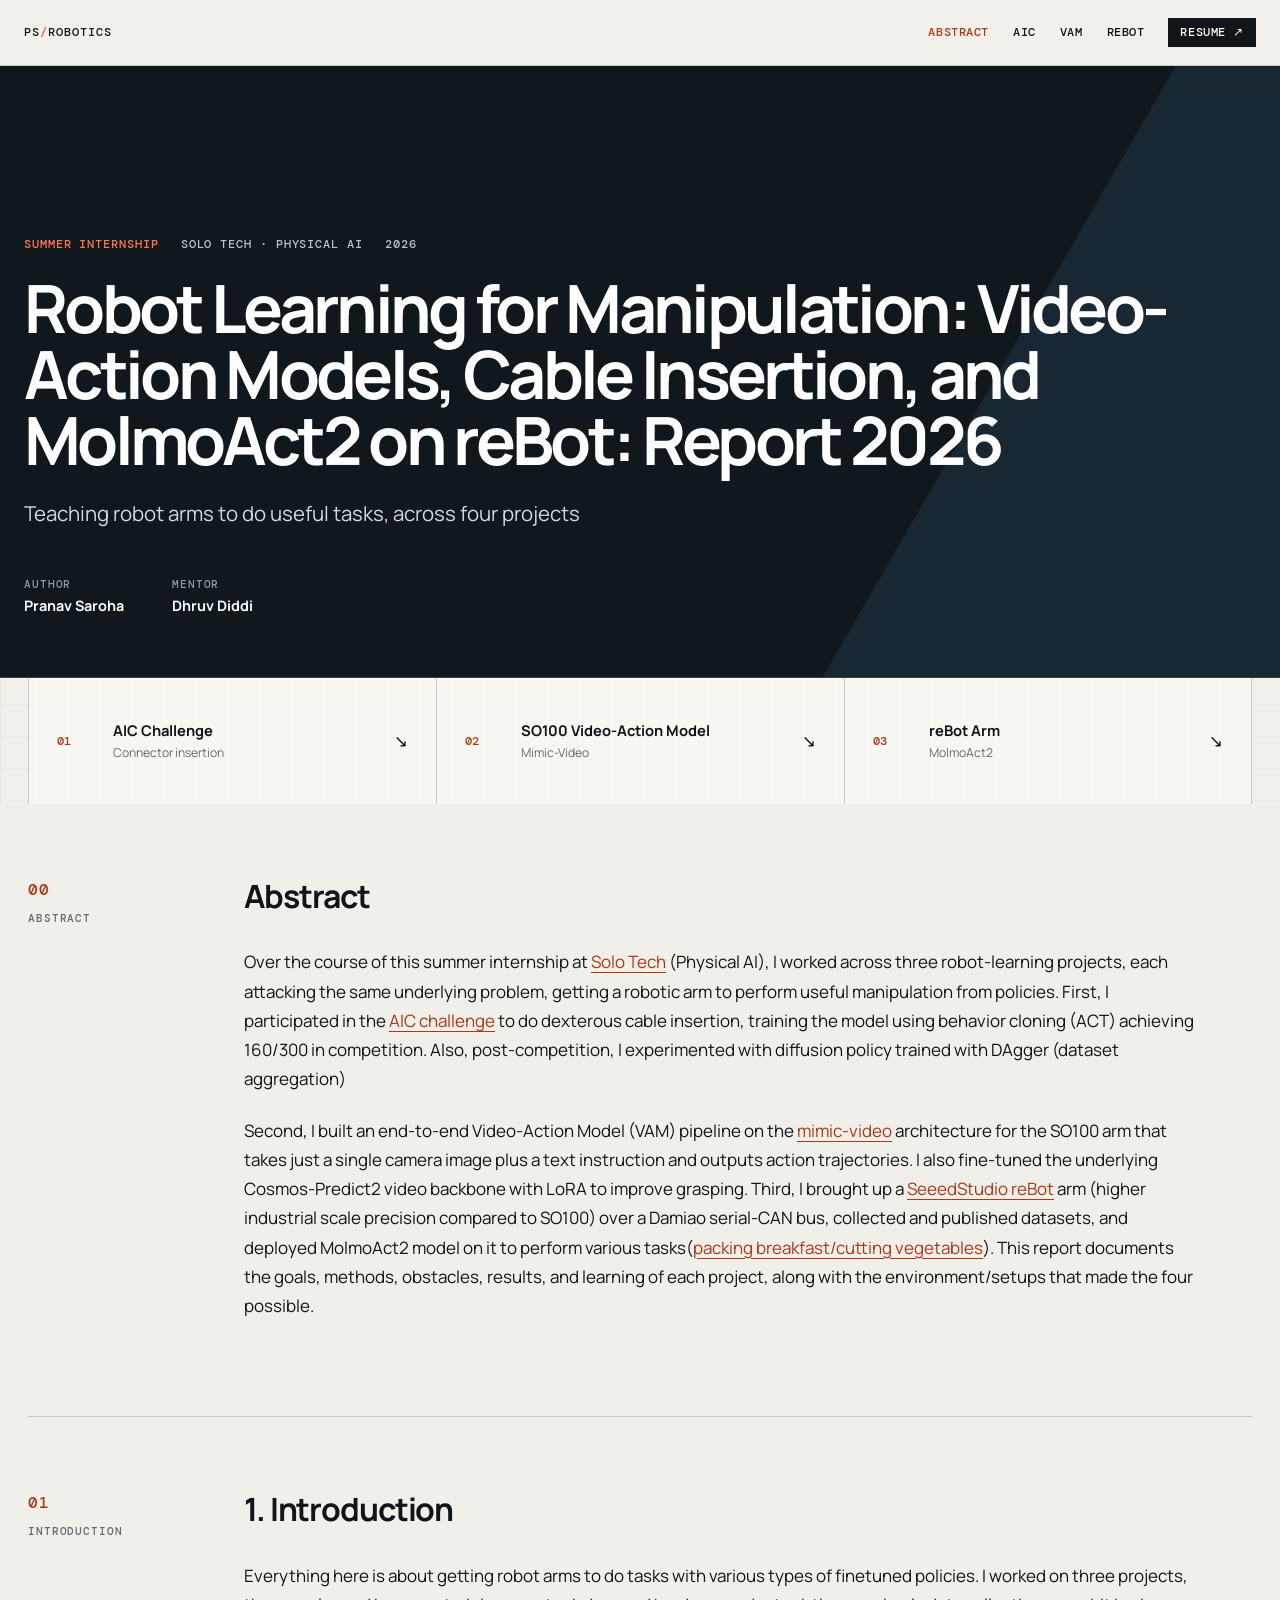
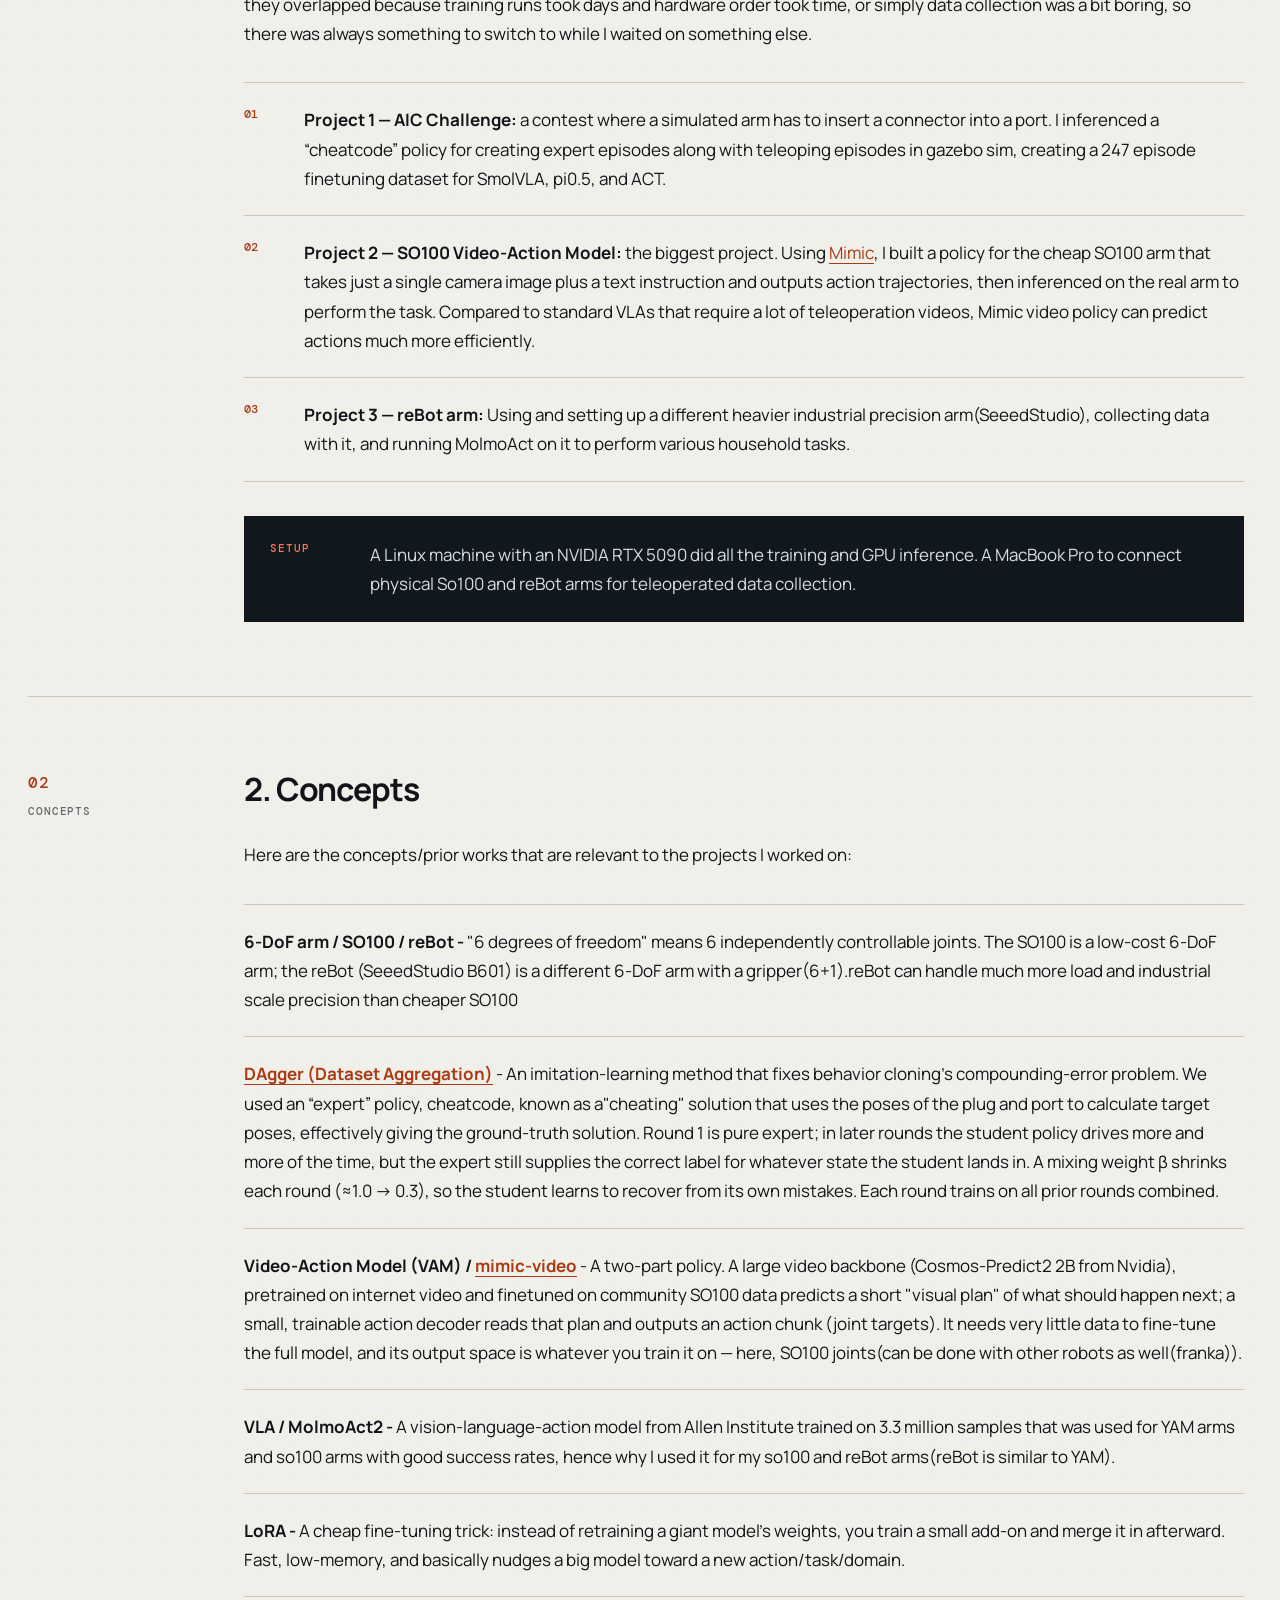
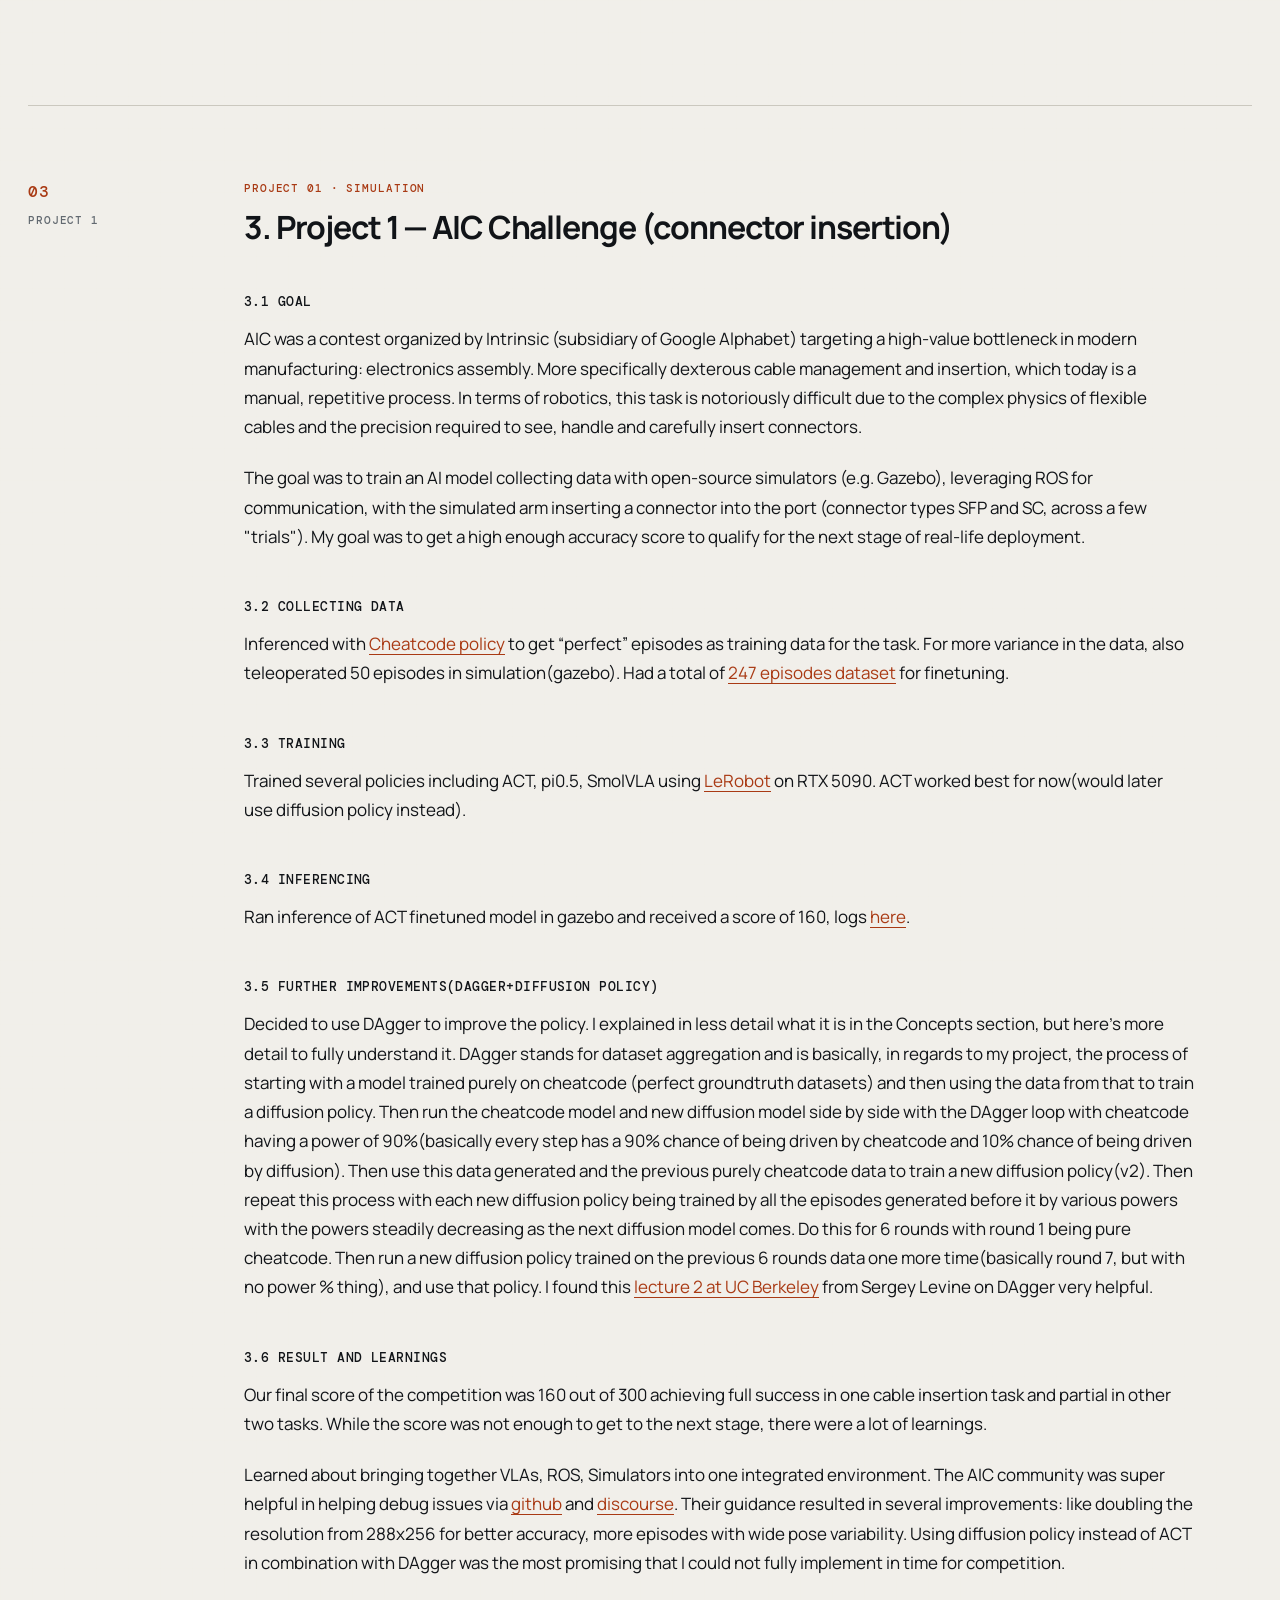
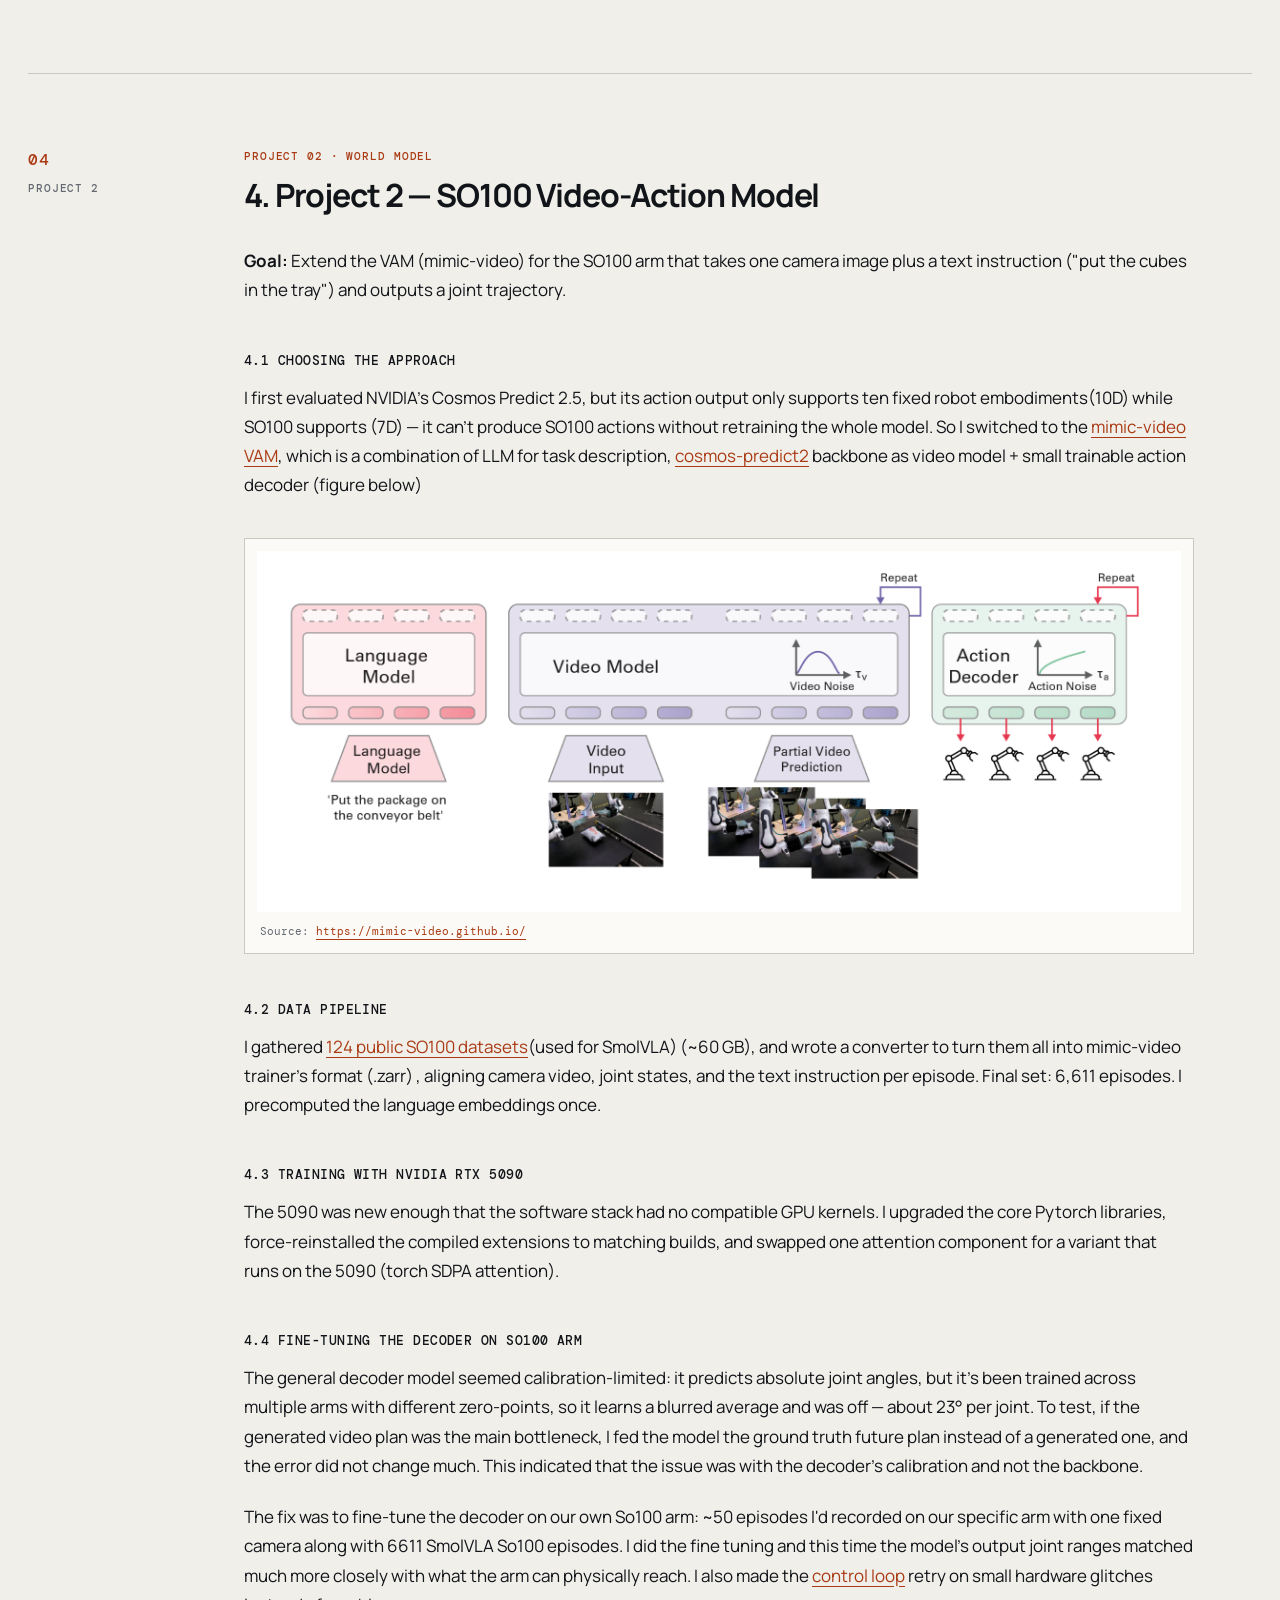
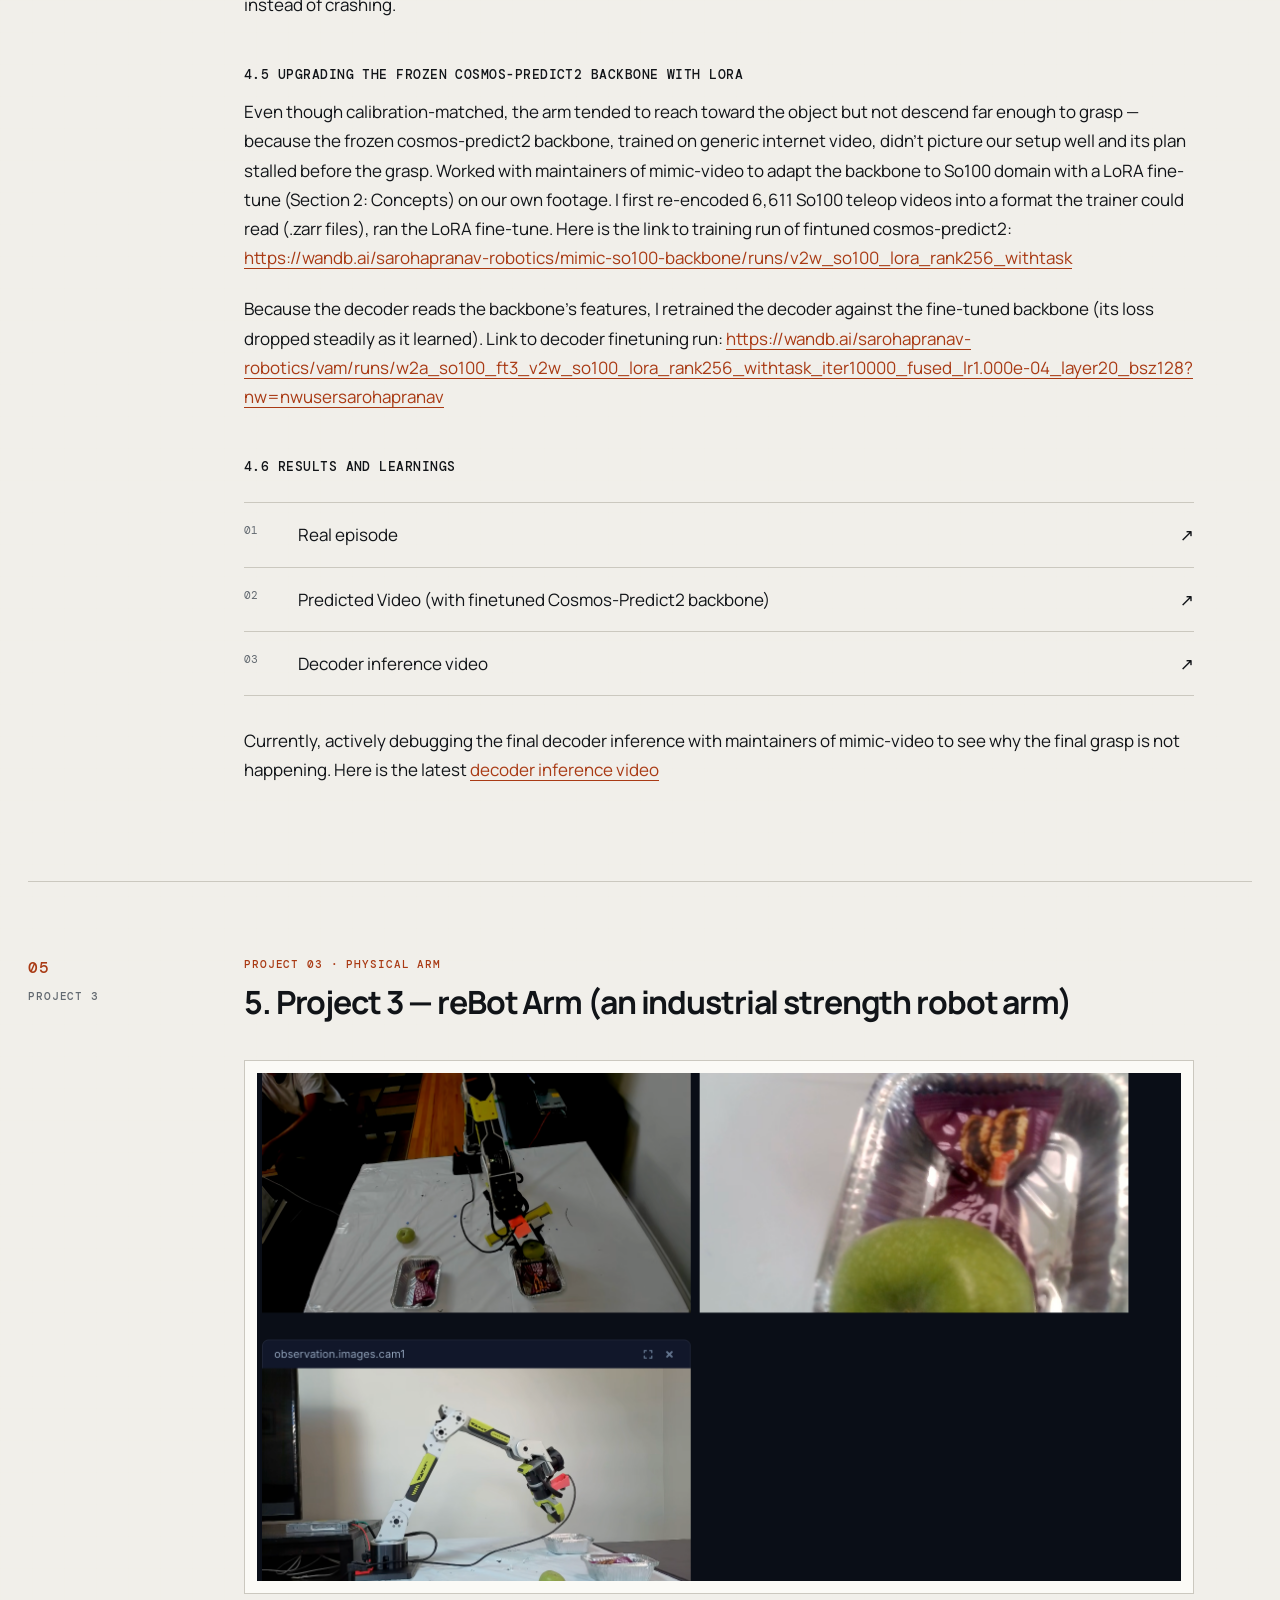
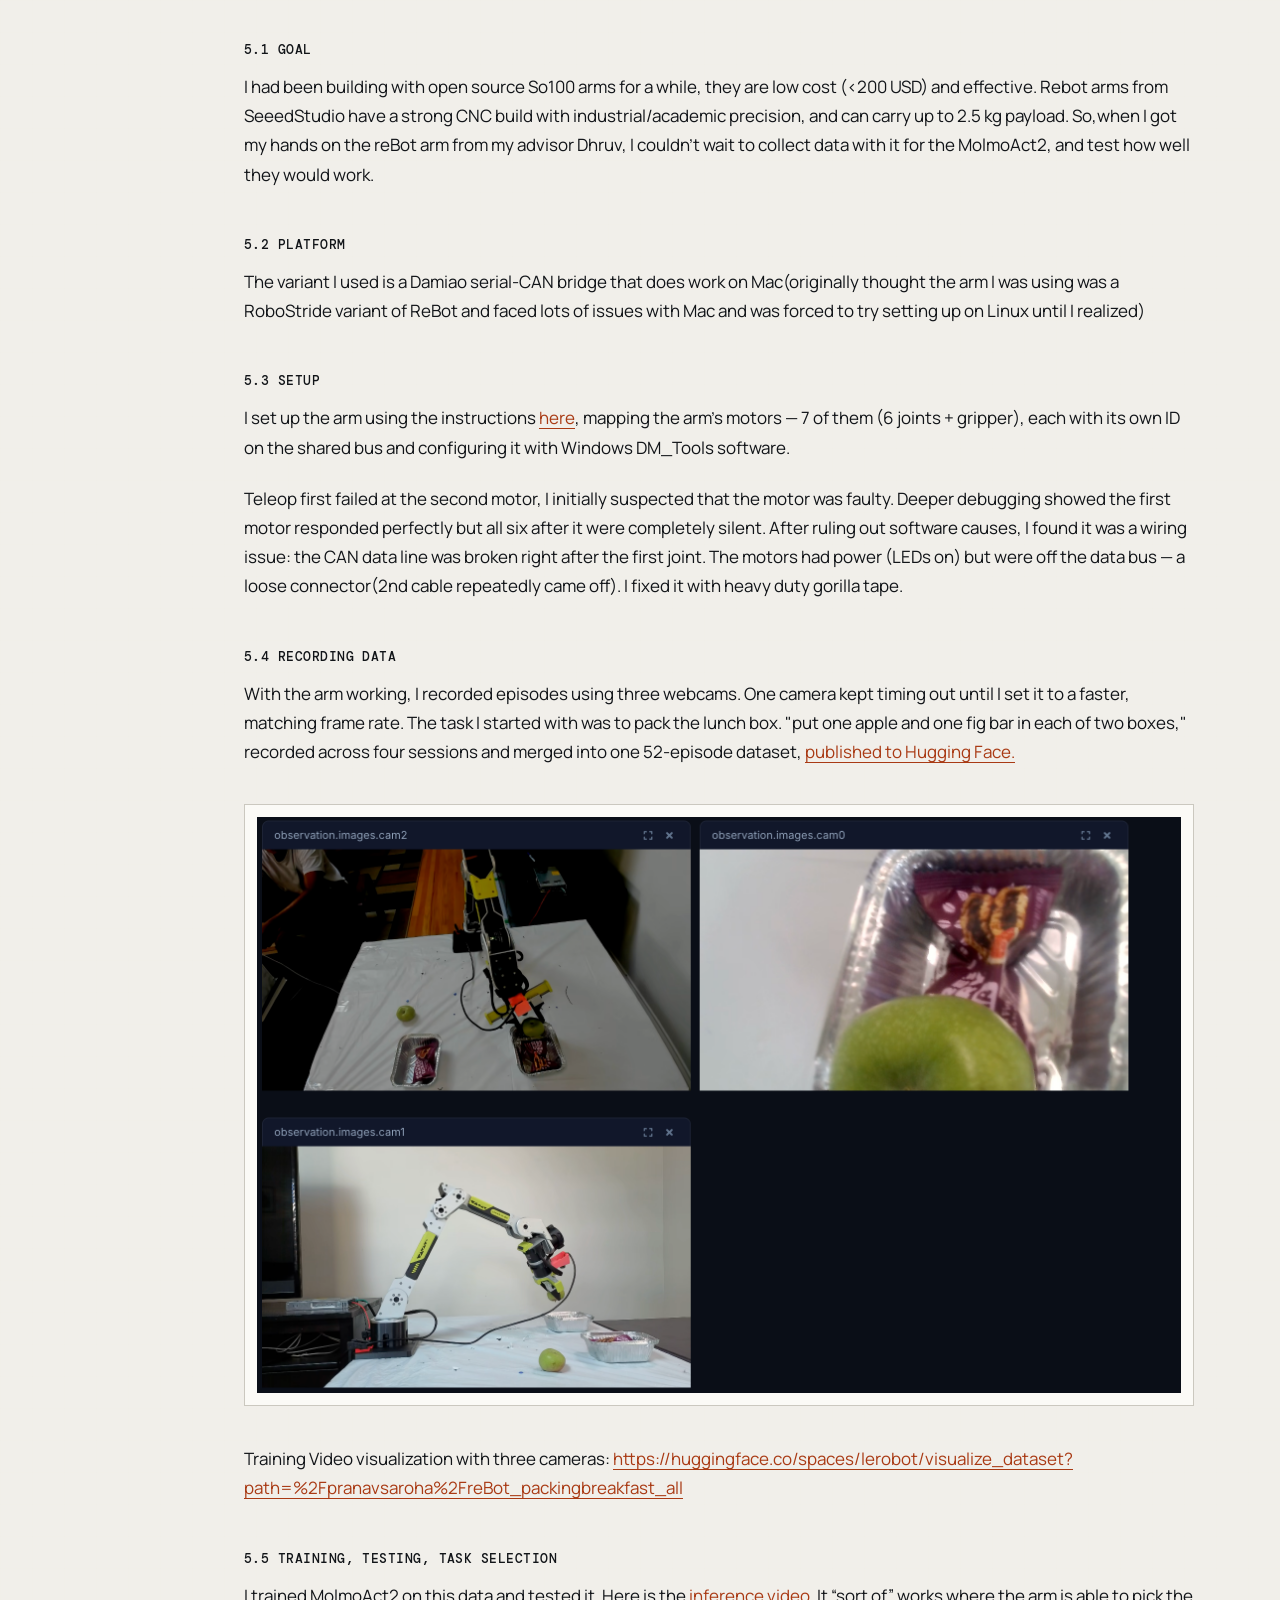
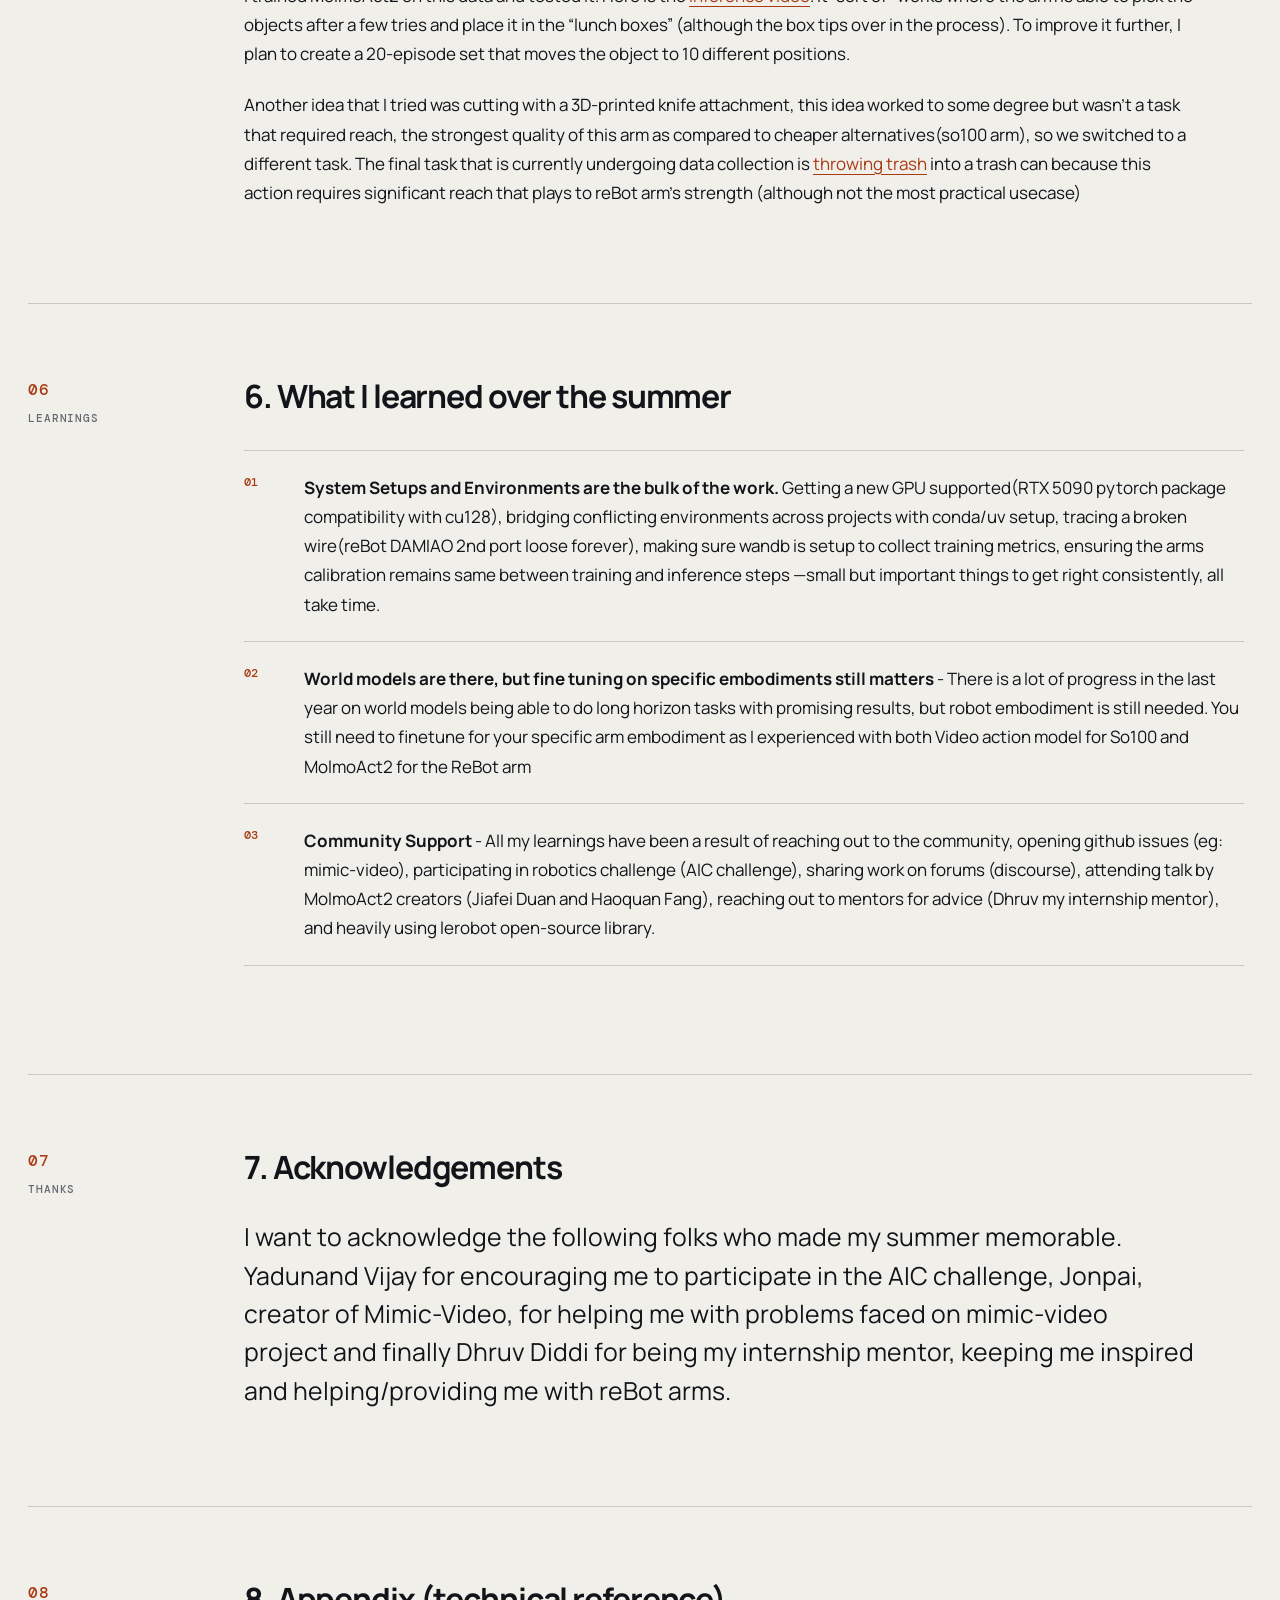
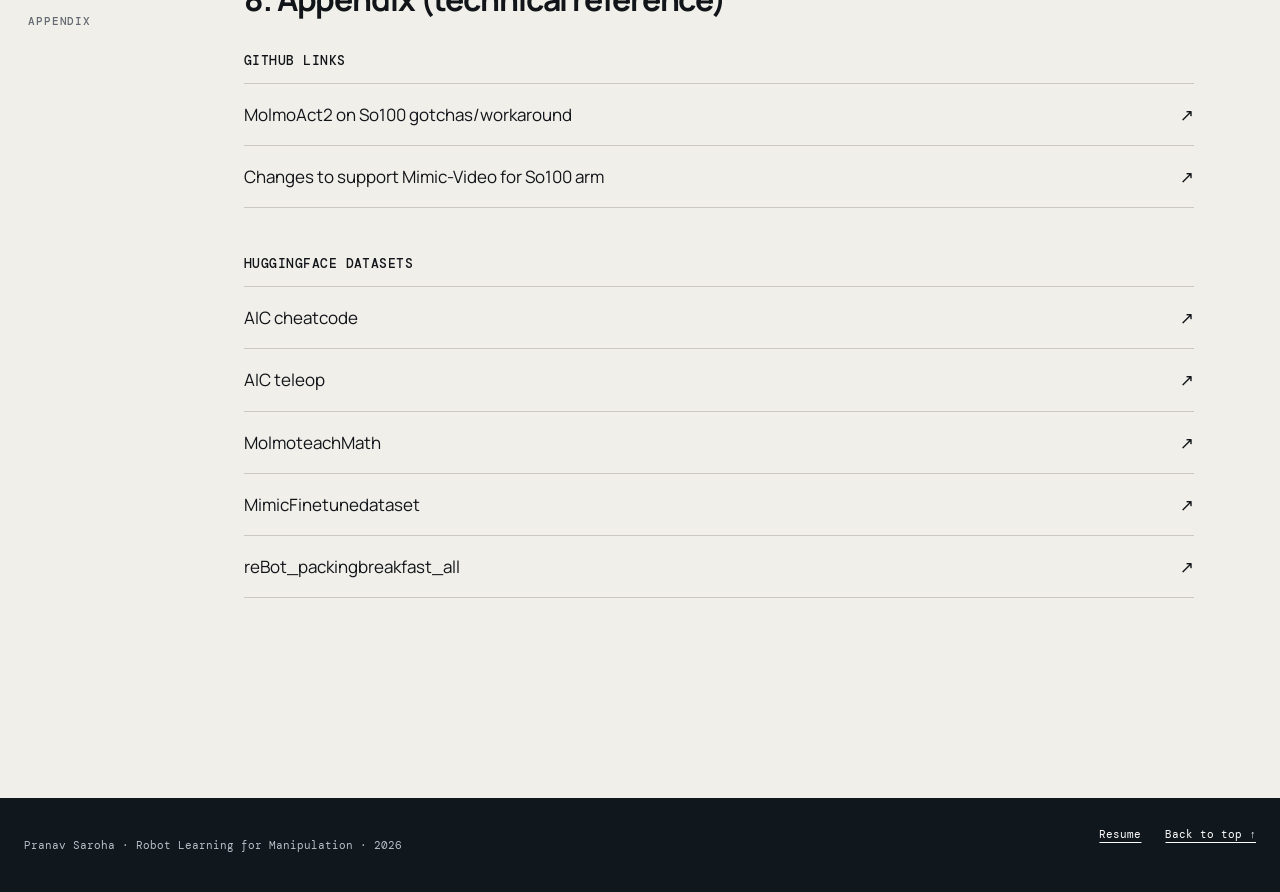
==== commit 63baef1d: "Remove internship report metrics bar" ====
--- a/internship/index.html
+++ b/internship/index.html
@@ -40,13 +40,6 @@
       <a href="#aic"><span class="project-number">01</span><span><strong>AIC Challenge</strong><small>Connector insertion</small></span><i>↘</i></a>
       <a href="#video-action-model"><span class="project-number">02</span><span><strong>SO100 Video-Action Model</strong><small>Mimic-Video</small></span><i>↘</i></a>
       <a href="#rebot"><span class="project-number">03</span><span><strong>reBot Arm</strong><small>MolmoAct2</small></span><i>↘</i></a>
-    </section>
-
-    <section class="metrics" aria-label="Key project numbers">
-      <div><strong>247</strong><span>AIC episodes</span></div>
-      <div><strong>6,611</strong><span>VAM episodes</span></div>
-      <div><strong>52</strong><span>reBot episodes</span></div>
-      <div><strong>160<span>/300</span></strong><span>AIC score</span></div>
     </section>
 
     <article class="report">
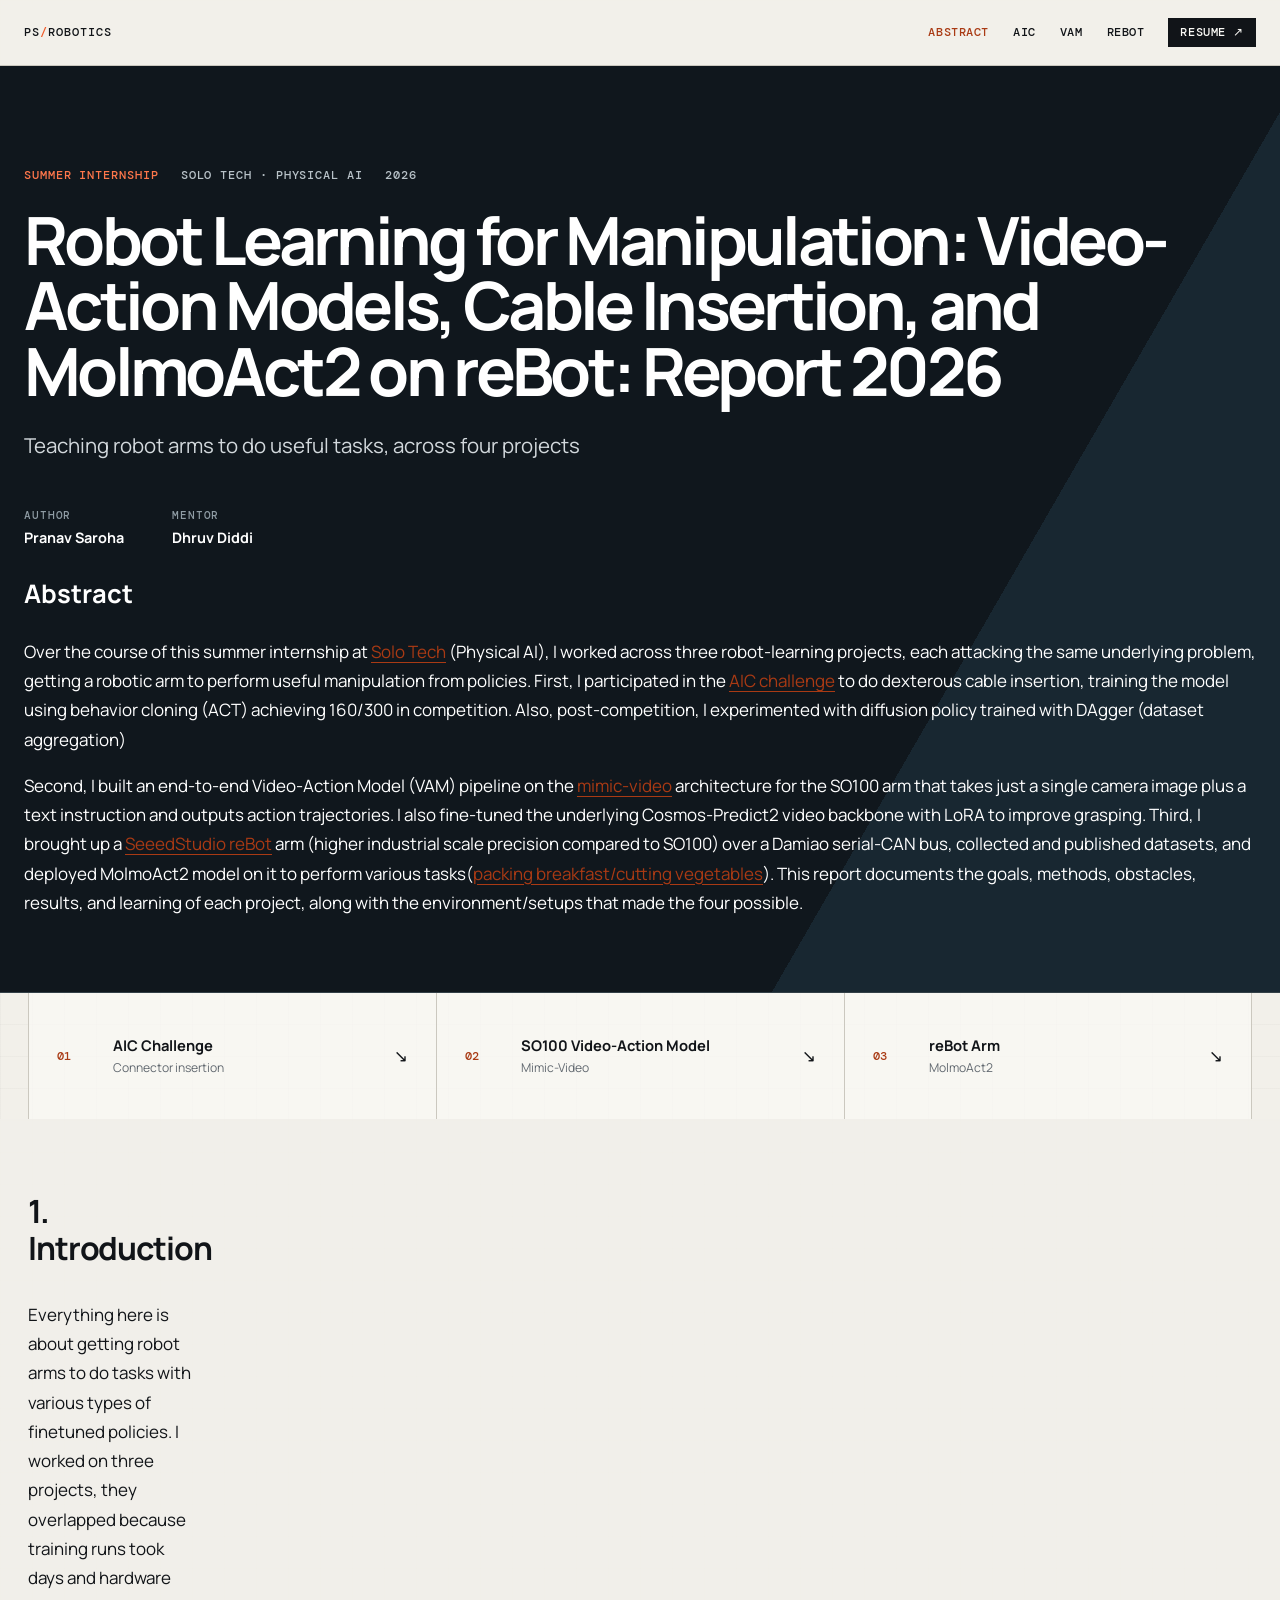
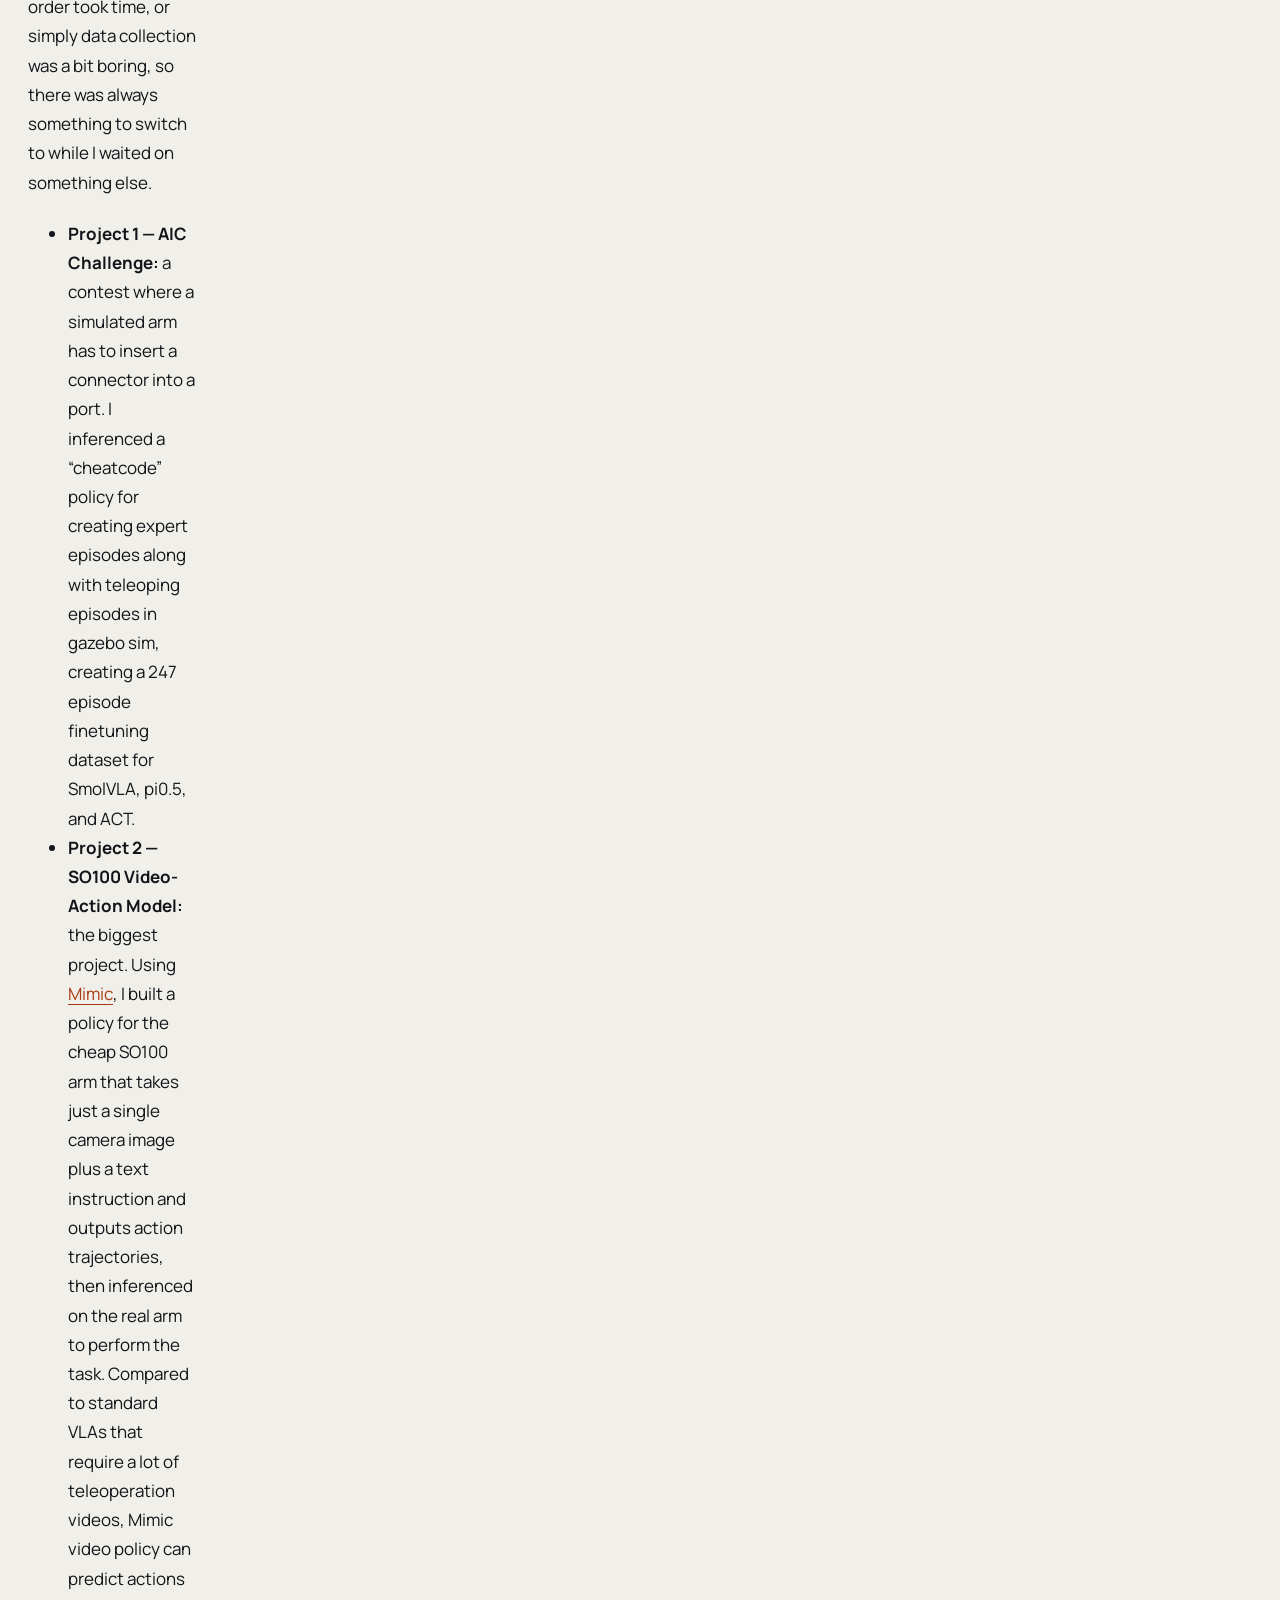
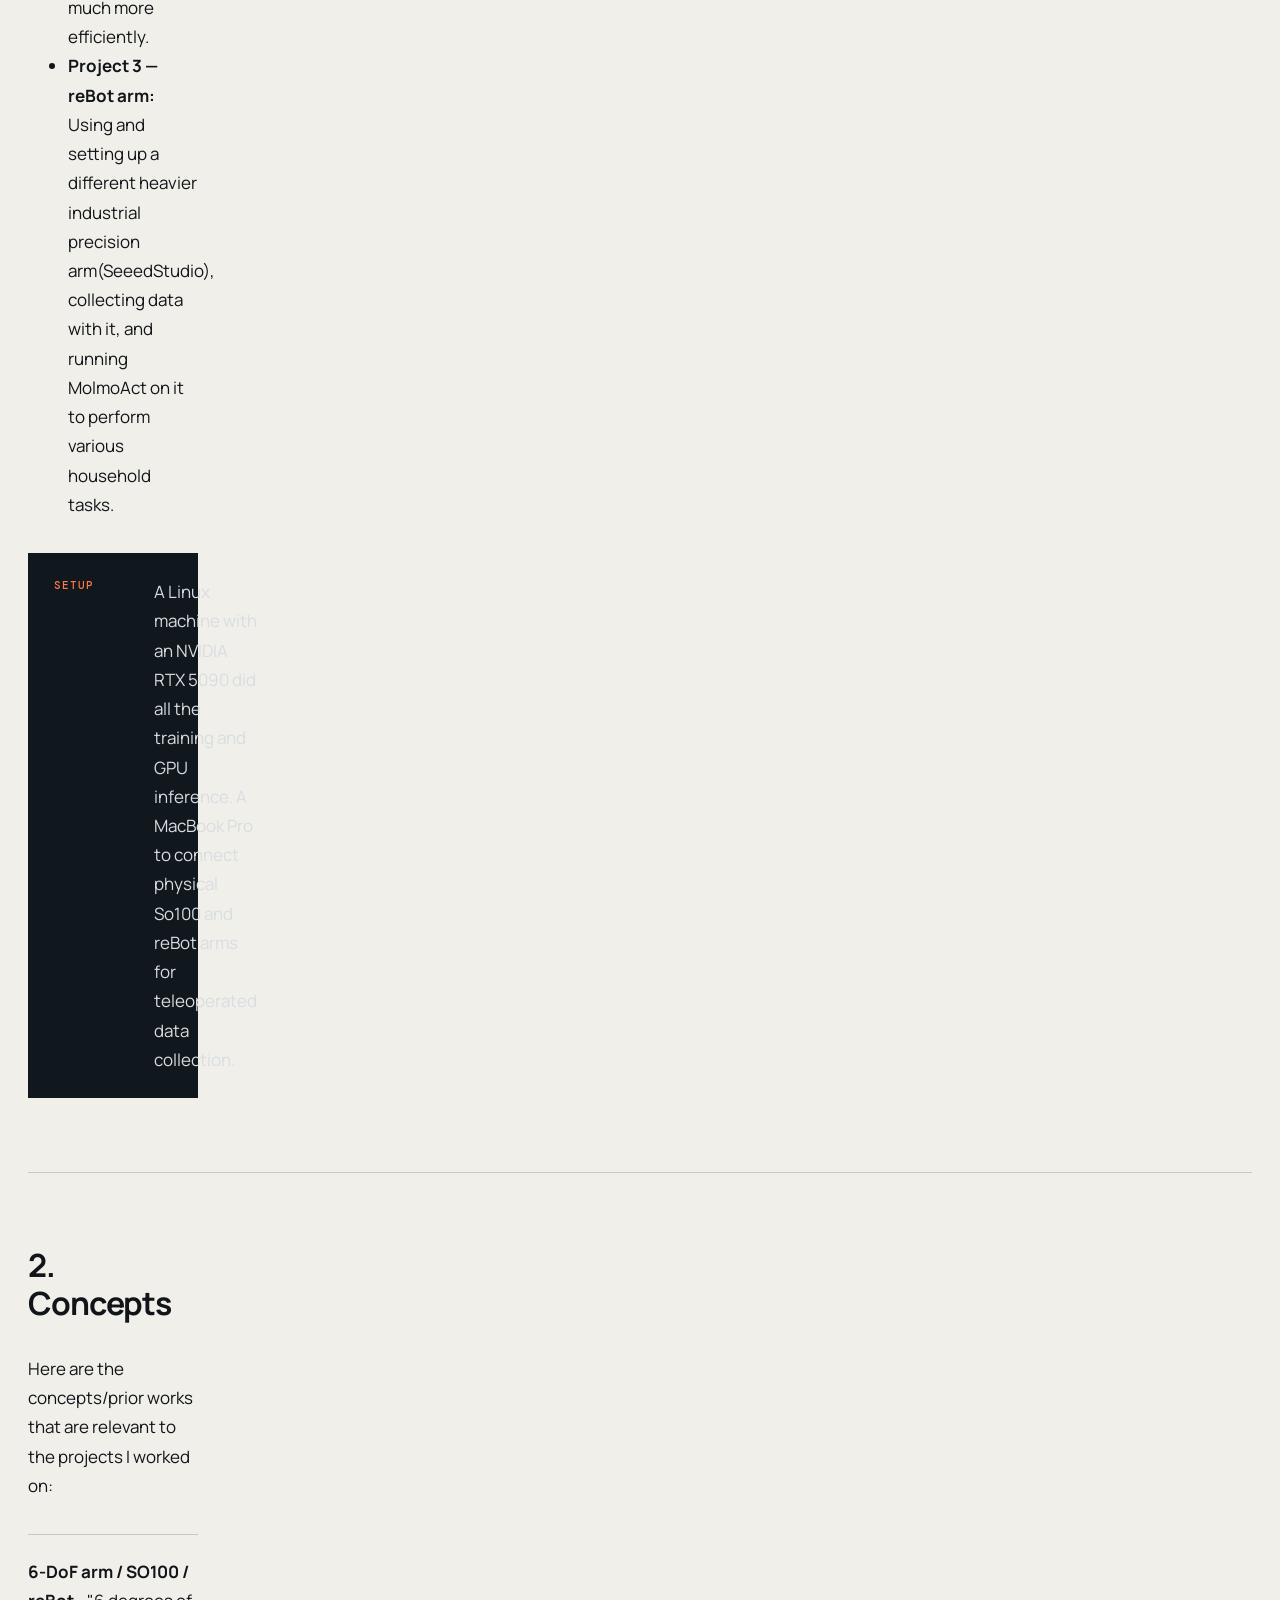
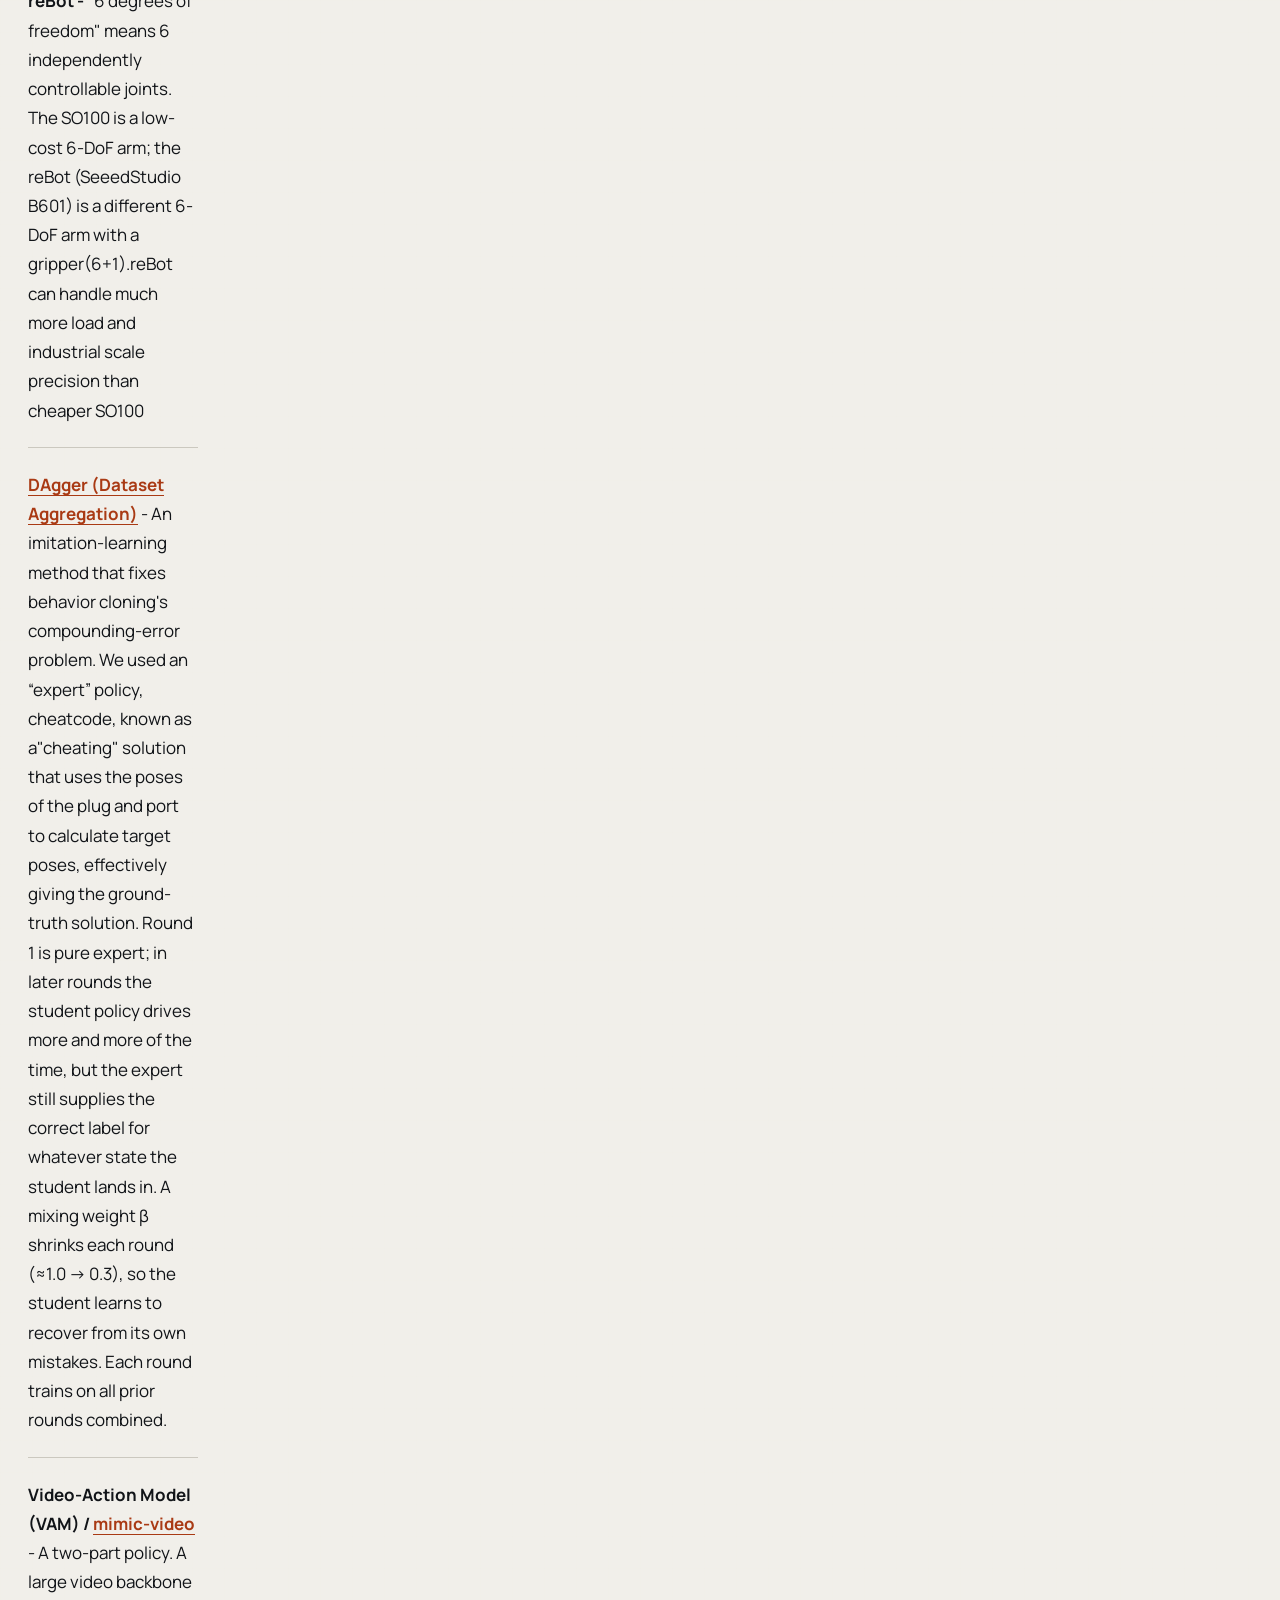
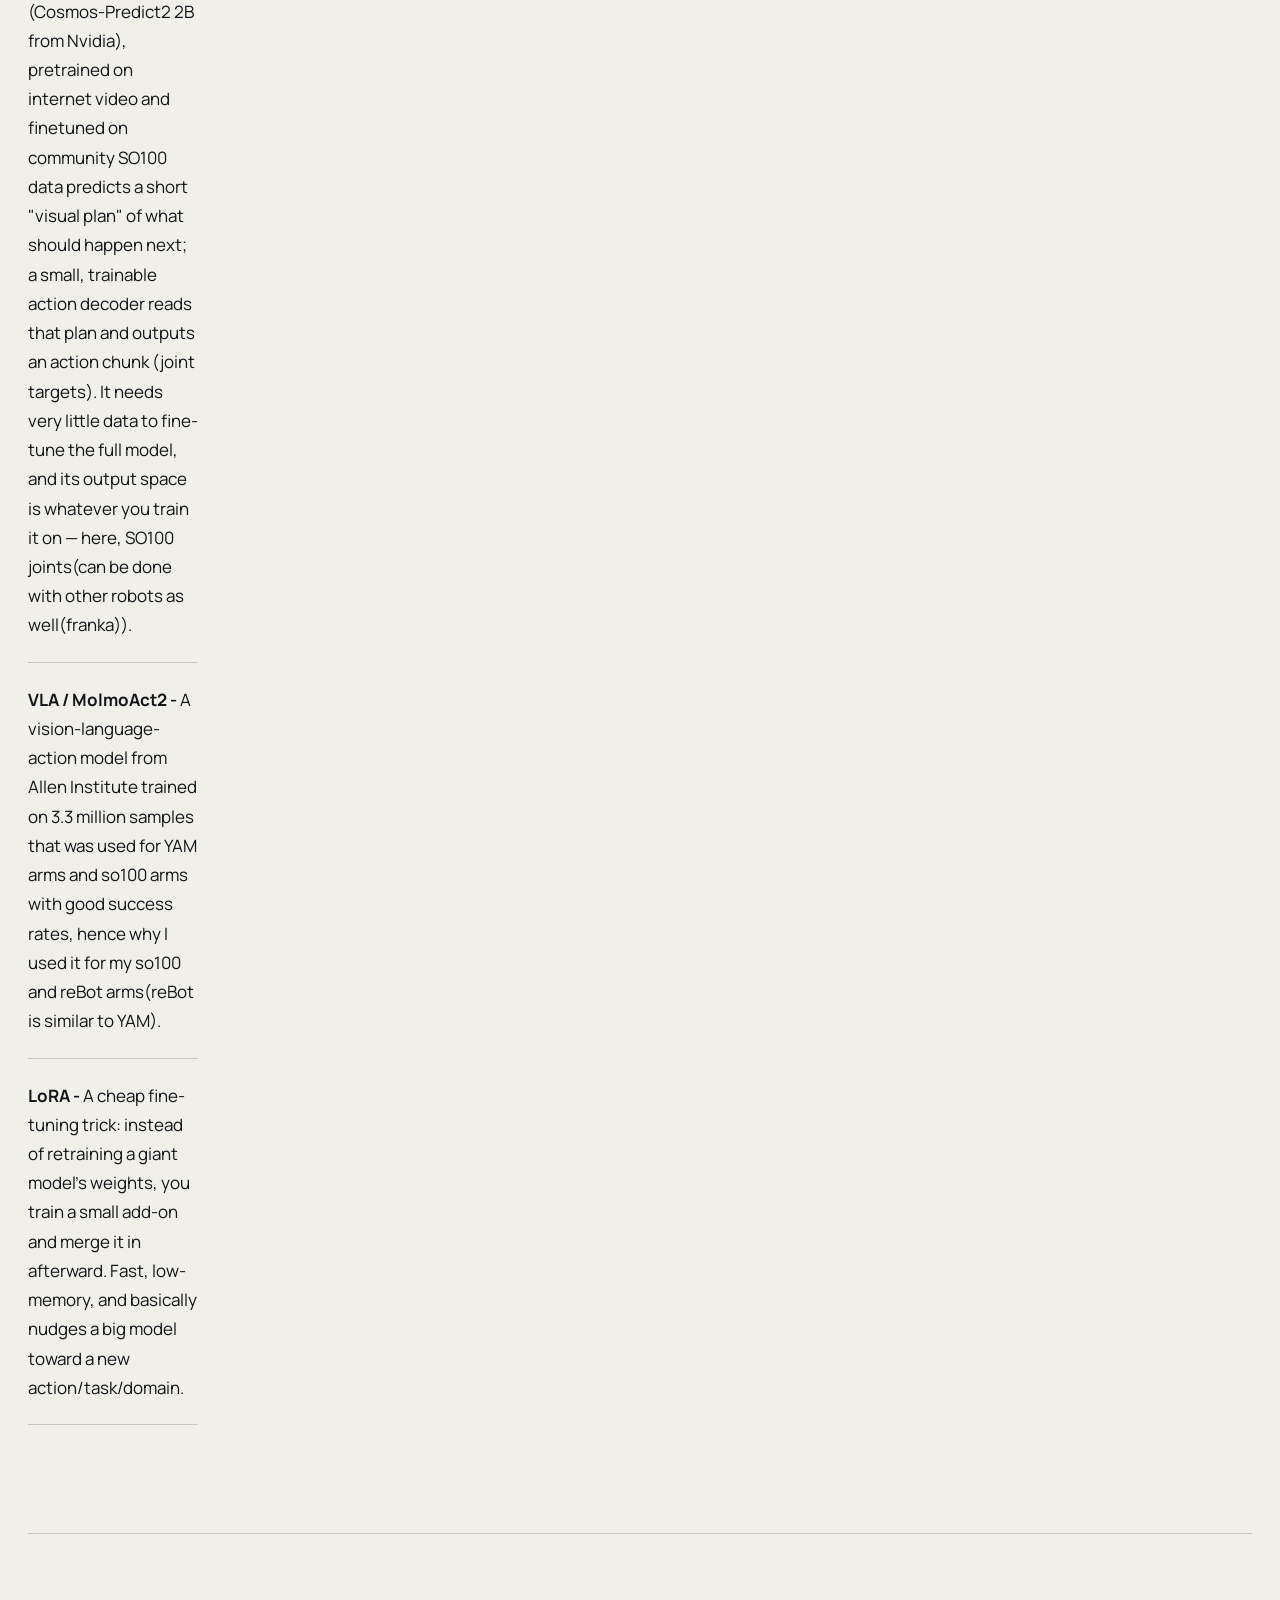
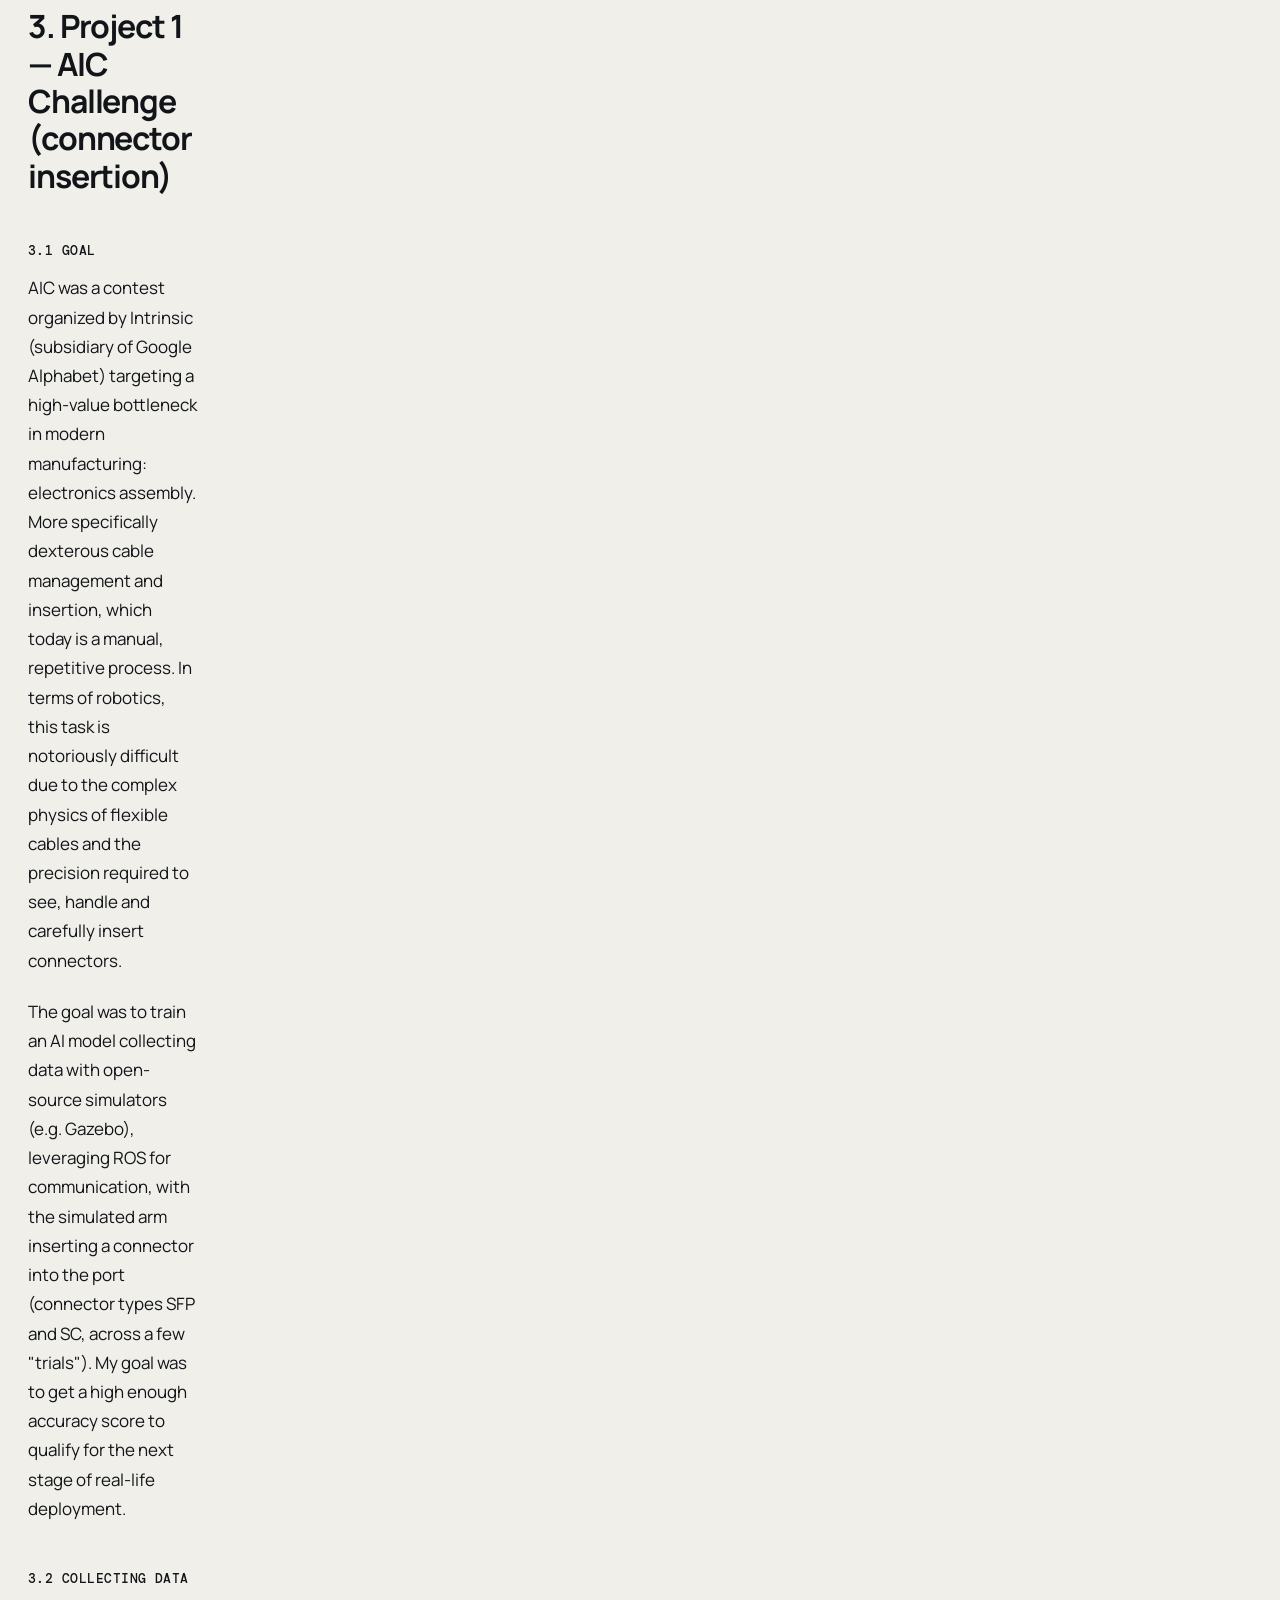
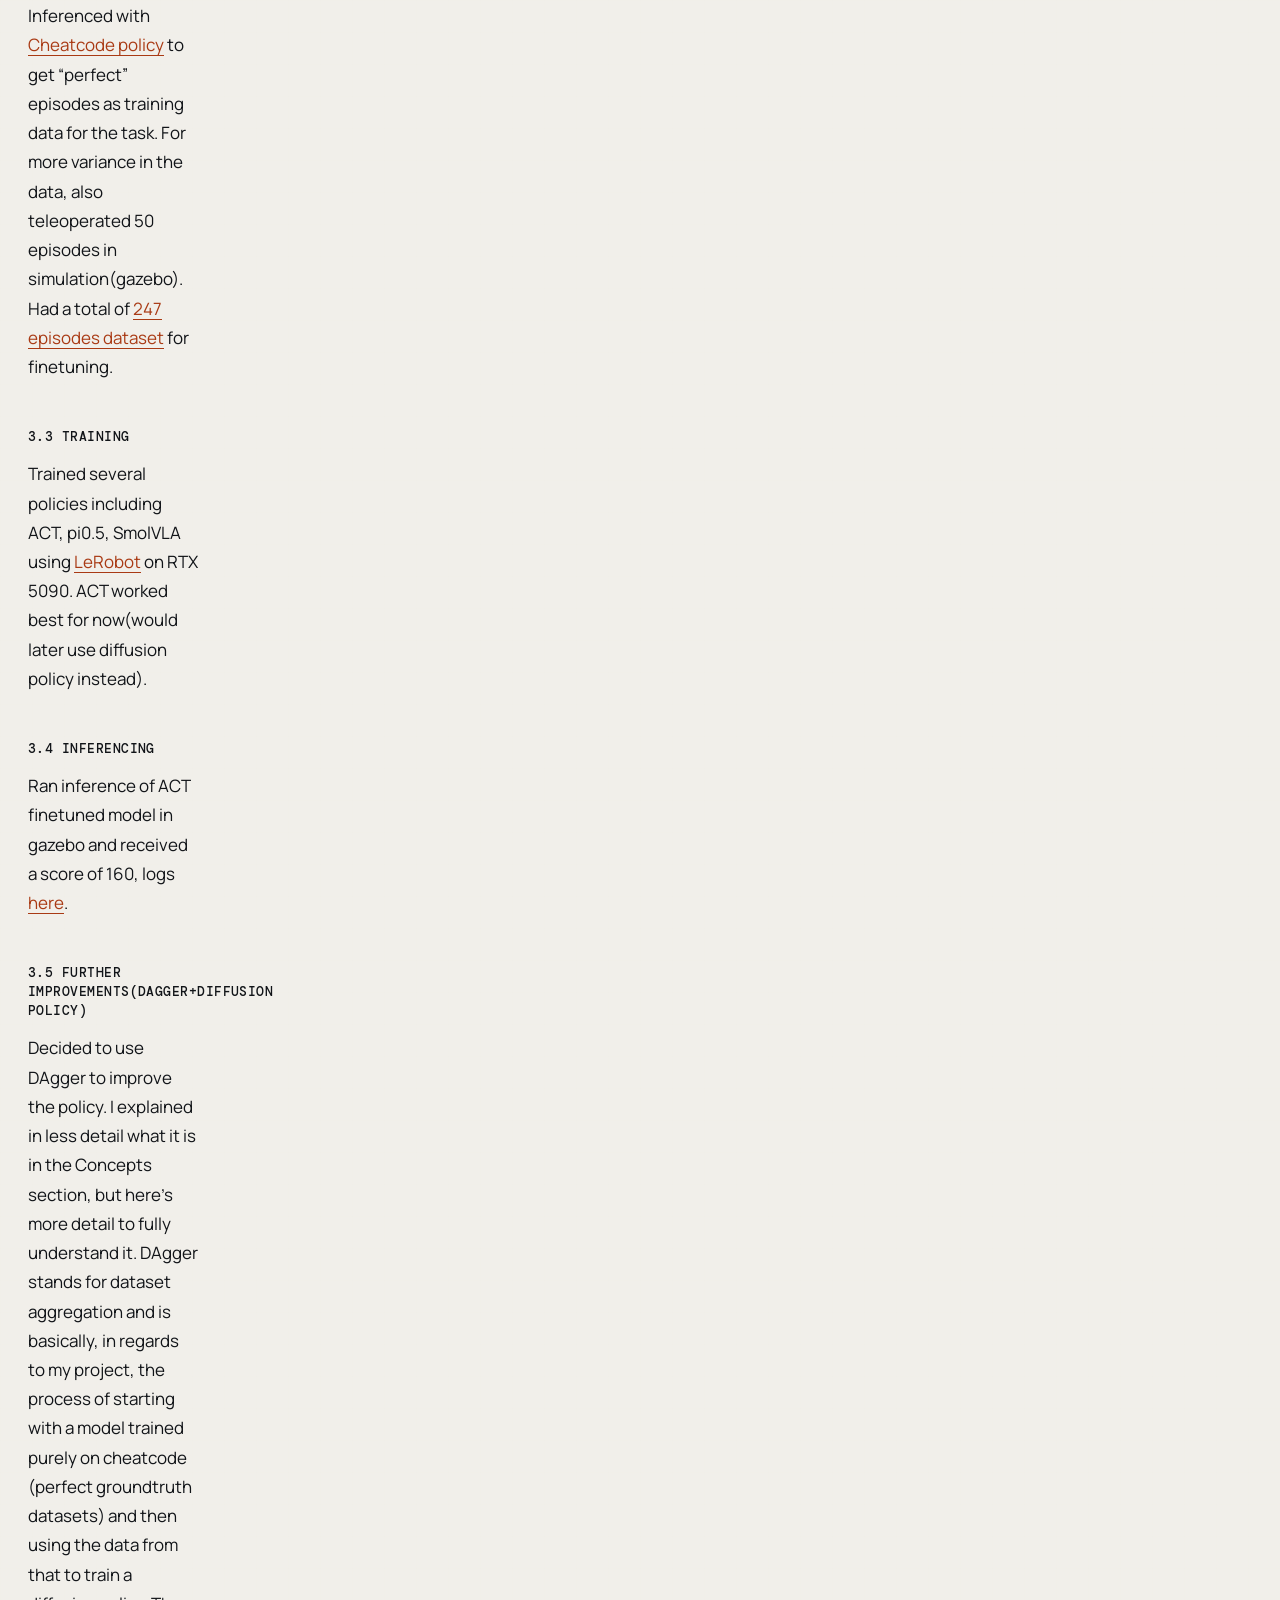
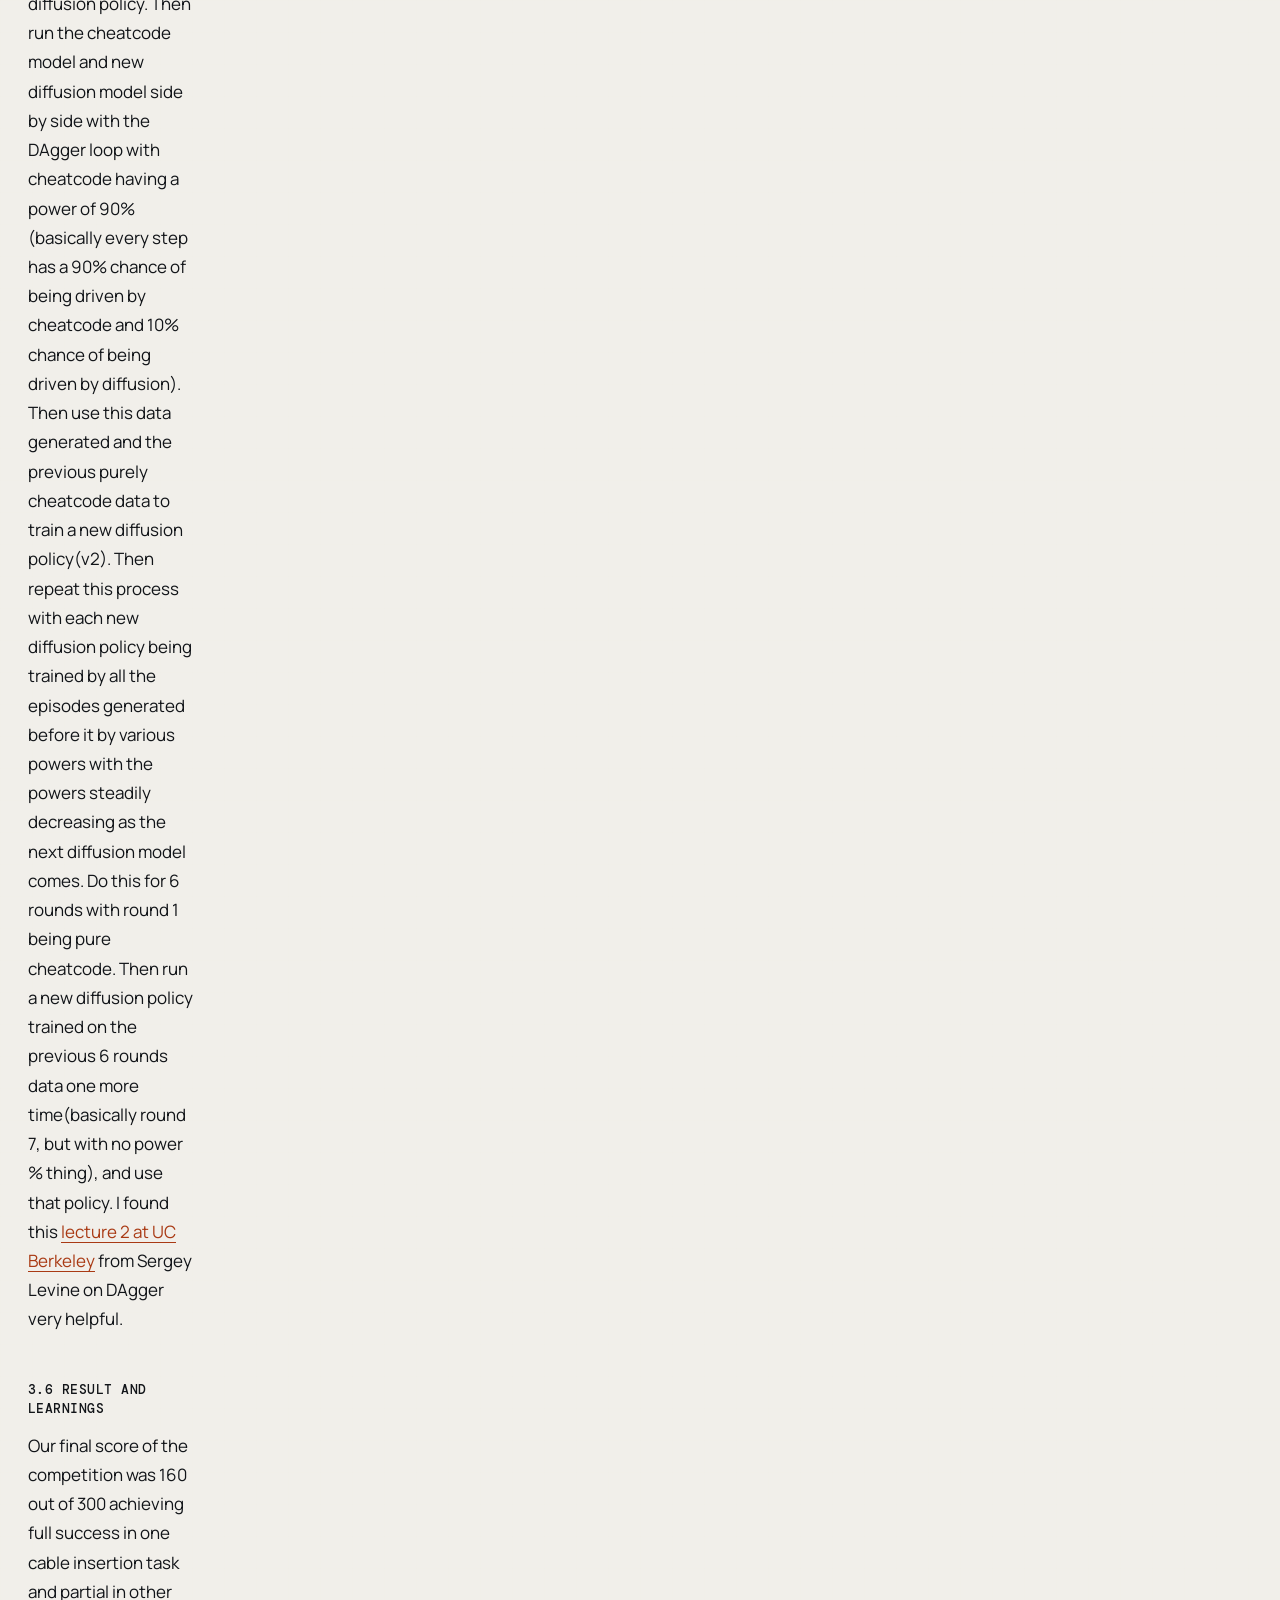
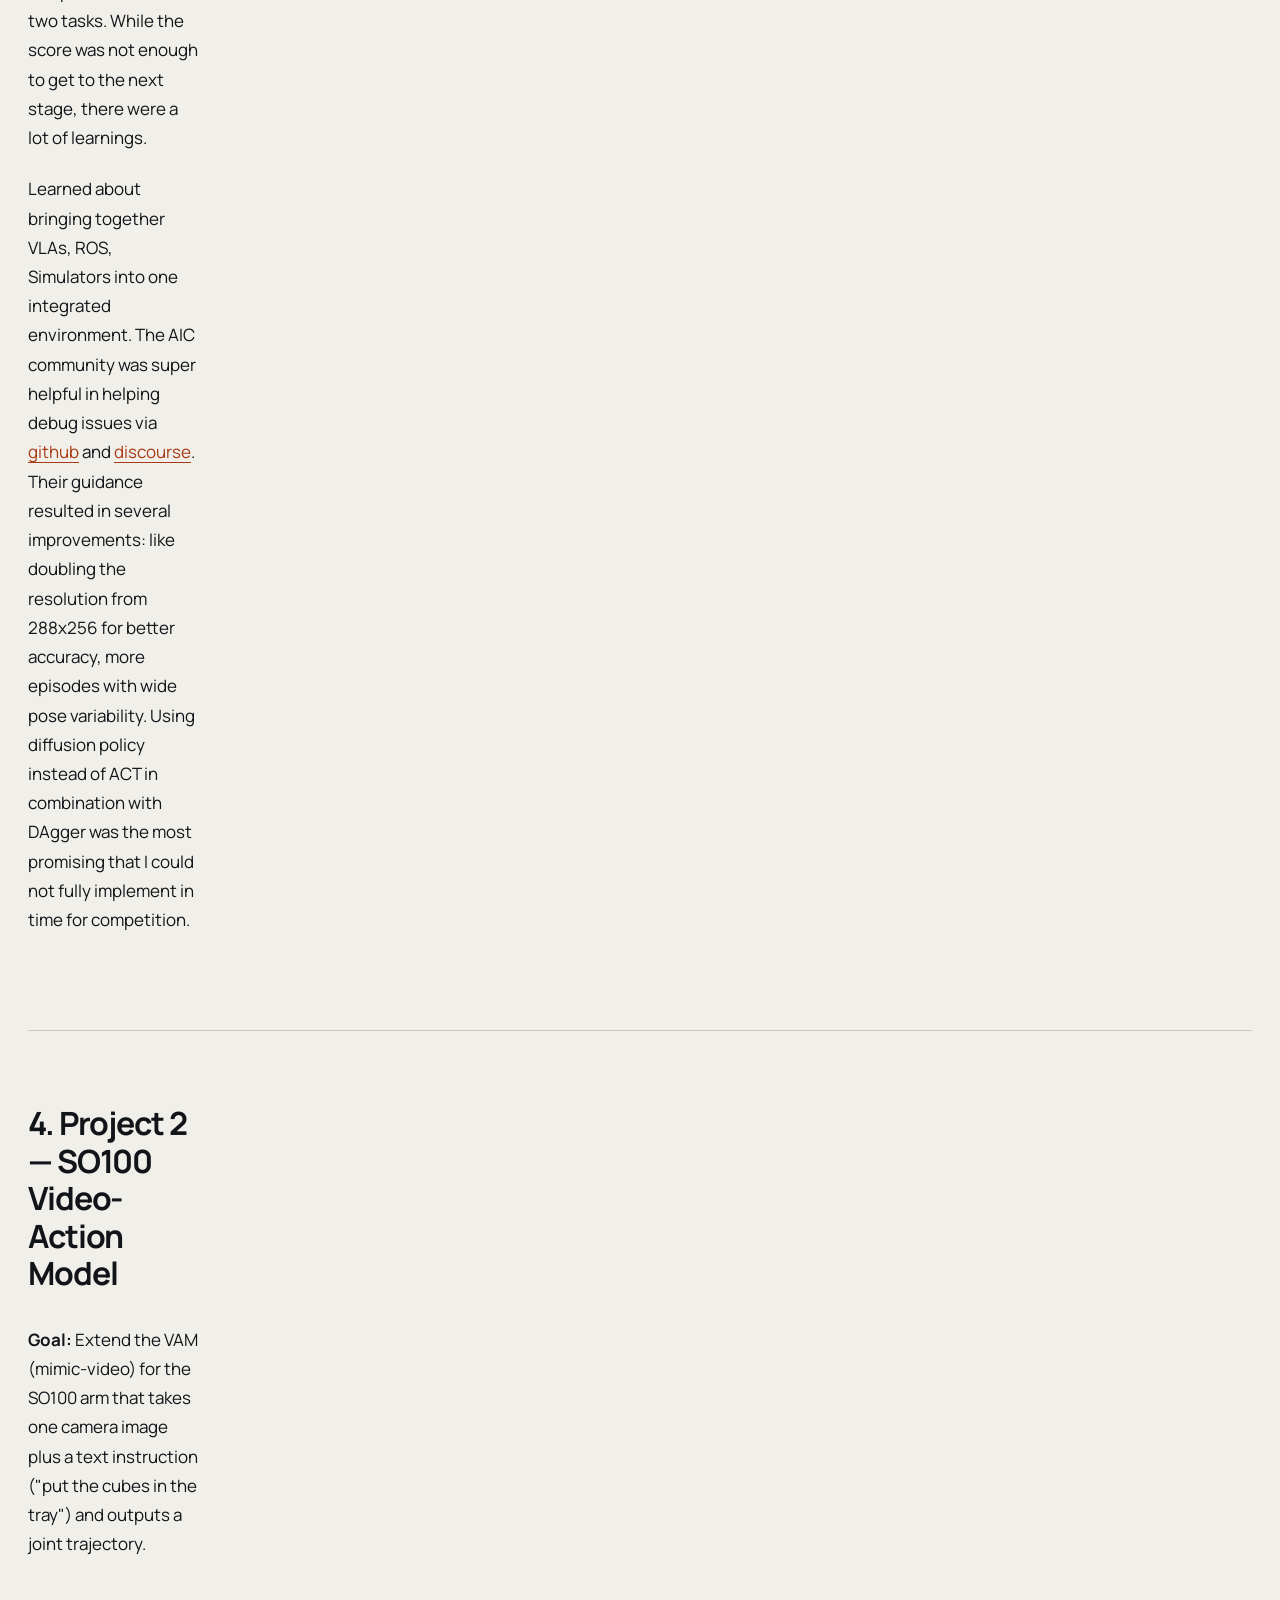
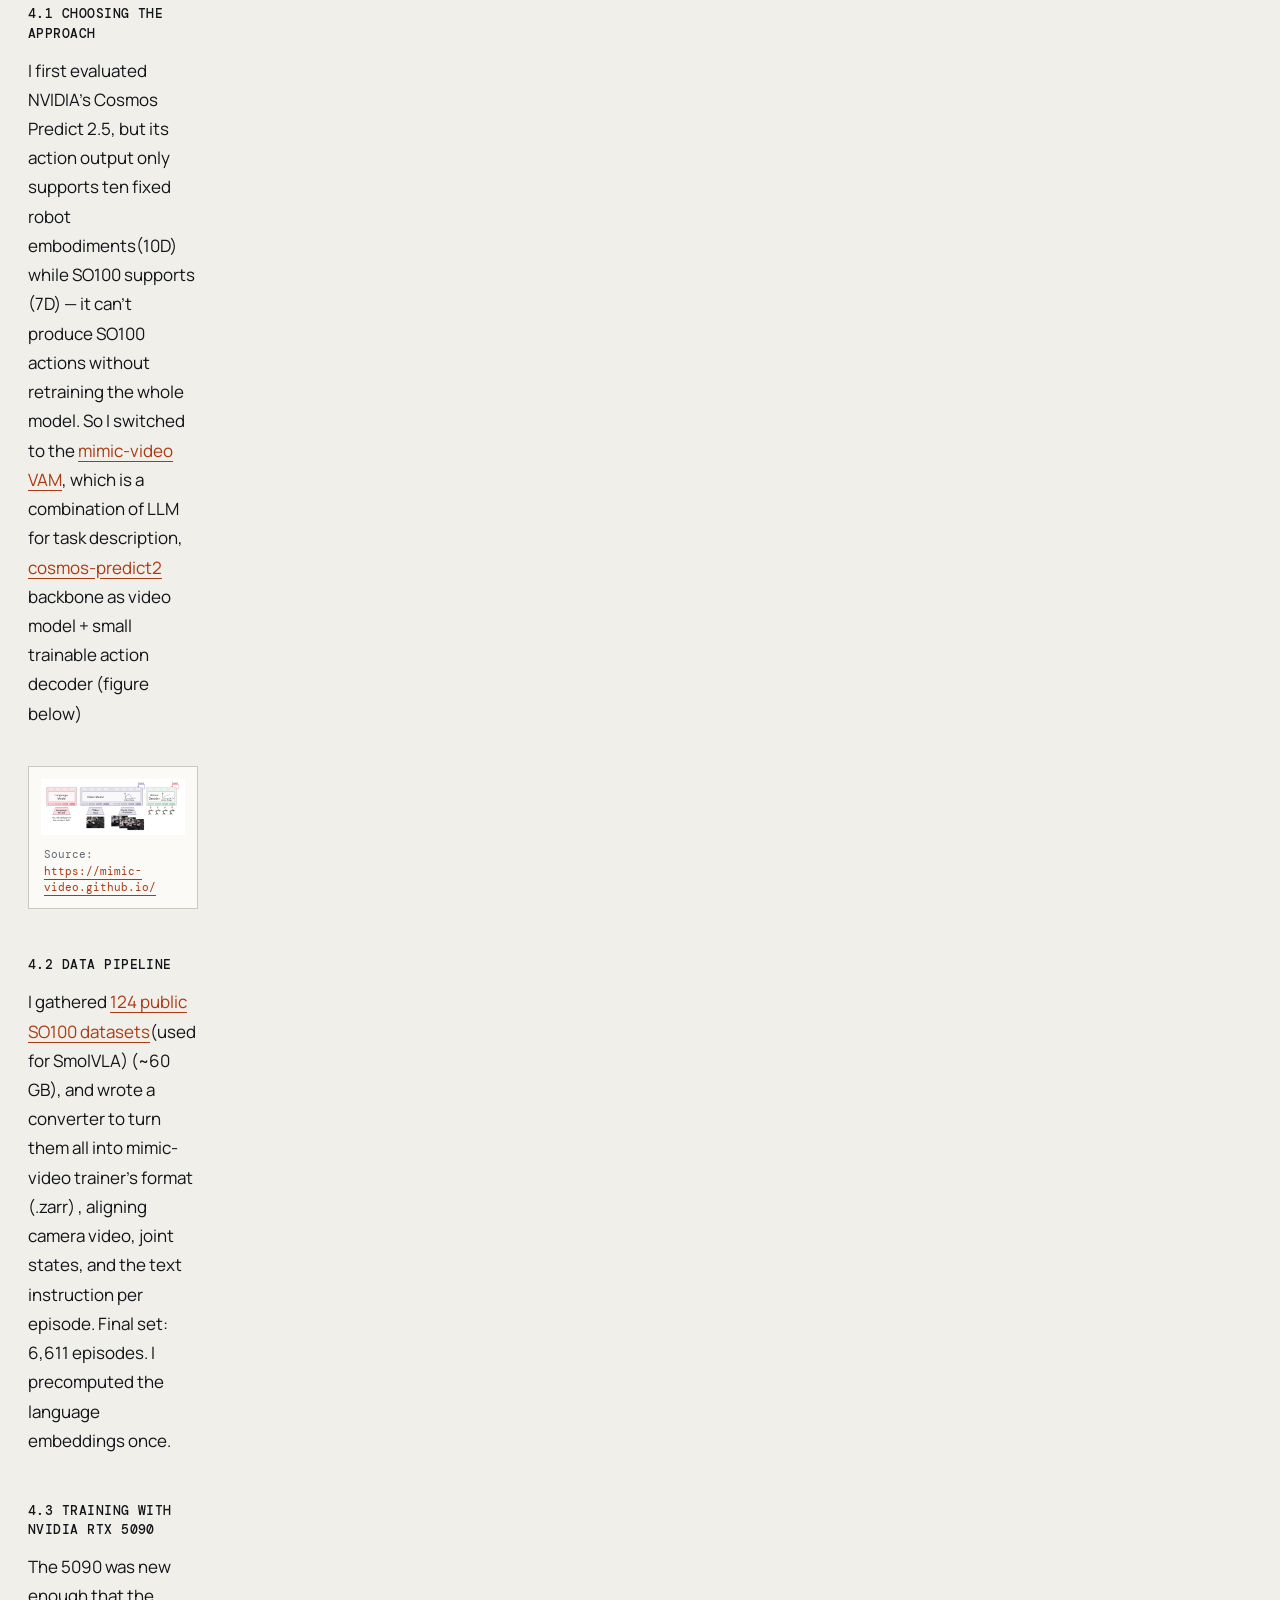
==== commit ac53f7d5: "Simplify internship report layout and numbering" ====
--- a/internship/index.html
+++ b/internship/index.html
@@ -26,13 +26,20 @@
   </header>
 
   <main id="top">
-    <header class="hero">
-      <div class="hero-kicker"><span>Summer Internship</span><span>Solo Tech · Physical AI</span><span>2026</span></div>
-      <h1>Robot Learning for Manipulation: Video-Action Models, Cable Insertion, and MolmoAct2 on reBot: Report 2026</h1>
-      <p class="dek">Teaching robot arms to do useful tasks, across four projects</p>
-      <div class="byline">
-        <div><span>Author</span><strong>Pranav Saroha</strong></div>
-        <div><span>Mentor</span><strong>Dhruv Diddi</strong></div>
+    <header class="hero" id="abstract">
+      <div class="hero-intro">
+        <div class="hero-kicker"><span>Summer Internship</span><span>Solo Tech · Physical AI</span><span>2026</span></div>
+        <h1>Robot Learning for Manipulation: Video-Action Models, Cable Insertion, and MolmoAct2 on reBot: Report 2026</h1>
+        <p class="dek">Teaching robot arms to do useful tasks, across four projects</p>
+        <div class="byline">
+          <div><span>Author</span><strong>Pranav Saroha</strong></div>
+          <div><span>Mentor</span><strong>Dhruv Diddi</strong></div>
+        </div>
+      </div>
+      <div class="hero-abstract">
+        <h2>Abstract</h2>
+        <p>Over the course of this summer internship at <a href="https://getsolo.tech/" target="_blank" rel="noreferrer">Solo Tech</a> (Physical AI), I worked across three robot-learning projects, each attacking the same underlying problem, getting a robotic arm to perform useful manipulation from policies. First, I participated in the <a href="https://www.intrinsic.ai/events/ai-for-industry-challenge" target="_blank" rel="noreferrer">AIC challenge</a> to do dexterous cable insertion, training the model using behavior cloning (ACT) achieving 160/300 in competition. Also, post-competition, I experimented with diffusion policy trained with DAgger (dataset aggregation) </p>
+        <p>Second, I built an end-to-end Video-Action Model (VAM) pipeline on the <a href="https://mimic-video.github.io/" target="_blank" rel="noreferrer">mimic-video</a> architecture for the SO100 arm that takes just a single camera image plus a text instruction and outputs action trajectories. I also fine-tuned the underlying Cosmos-Predict2 video backbone with LoRA to improve grasping. Third, I brought up a <a href="https://wiki.seeedstudio.com/rebot_arm_b601_dm_lerobot/" target="_blank" rel="noreferrer">SeeedStudio reBot</a> arm (higher industrial scale precision compared to SO100) over a Damiao serial-CAN bus, collected and published datasets, and deployed MolmoAct2 model on it to perform various tasks(<a href="https://huggingface.co/spaces/lerobot/visualize_dataset?path=%2Fpranavsaroha%2FreBot_packingbreakfast_all%2Fepisode_0" target="_blank" rel="noreferrer">packing breakfast/cutting vegetables</a>). This report documents the goals, methods, obstacles, results, and learning of each project, along with the  environment/setups that made the four possible.</p>
       </div>
     </header>
 
@@ -43,31 +50,20 @@
     </section>
 
     <article class="report">
-      <section class="report-section" id="abstract">
-        <div class="section-marker"><span>00</span>Abstract</div>
-        <div class="section-content">
-          <h2>Abstract</h2>
-          <p>Over the course of this summer internship at <a href="https://getsolo.tech/" target="_blank" rel="noreferrer">Solo Tech</a> (Physical AI), I worked across three robot-learning projects, each attacking the same underlying problem, getting a robotic arm to perform useful manipulation from policies. First, I participated in the <a href="https://www.intrinsic.ai/events/ai-for-industry-challenge" target="_blank" rel="noreferrer">AIC challenge</a> to do dexterous cable insertion, training the model using behavior cloning (ACT) achieving 160/300 in competition. Also, post-competition, I experimented with diffusion policy trained with DAgger (dataset aggregation) </p>
-          <p>Second, I built an end-to-end Video-Action Model (VAM) pipeline on the <a href="https://mimic-video.github.io/" target="_blank" rel="noreferrer">mimic-video</a> architecture for the SO100 arm that takes just a single camera image plus a text instruction and outputs action trajectories. I also fine-tuned the underlying Cosmos-Predict2 video backbone with LoRA to improve grasping. Third, I brought up a <a href="https://wiki.seeedstudio.com/rebot_arm_b601_dm_lerobot/" target="_blank" rel="noreferrer">SeeedStudio reBot</a> arm (higher industrial scale precision compared to SO100) over a Damiao serial-CAN bus, collected and published datasets, and deployed MolmoAct2 model on it to perform various tasks(<a href="https://huggingface.co/spaces/lerobot/visualize_dataset?path=%2Fpranavsaroha%2FreBot_packingbreakfast_all%2Fepisode_0" target="_blank" rel="noreferrer">packing breakfast/cutting vegetables</a>). This report documents the goals, methods, obstacles, results, and learning of each project, along with the  environment/setups that made the four possible.</p>
-        </div>
-      </section>
-
       <section class="report-section" id="introduction">
-        <div class="section-marker"><span>01</span>Introduction</div>
         <div class="section-content">
           <h2>1. Introduction</h2>
           <p>Everything here is about getting robot arms to do tasks with various types of finetuned policies. I worked on three projects, they overlapped because training runs took days and hardware order took time, or simply data collection was a bit boring, so there was always something to switch to while I waited on something else.</p>
-          <ol class="project-list">
-            <li><span>01</span><div><strong>Project 1 — AIC Challenge:</strong> a contest where a simulated arm has to insert a connector into a port. I inferenced a “cheatcode” policy for creating expert episodes along with teleoping episodes in gazebo sim, creating a 247 episode finetuning dataset for SmolVLA, pi0.5, and ACT. </div></li>
-            <li><span>02</span><div><strong>Project 2 — SO100 Video-Action Model:</strong> the biggest project. Using <a href="https://github.com/mimic-video/mimic-video" target="_blank" rel="noreferrer">Mimic</a>, I built a policy for the cheap SO100 arm that takes just a single camera image plus a text instruction and outputs action trajectories, then inferenced on the real arm to perform the task. Compared to standard VLAs that require a lot of teleoperation videos, Mimic video policy can predict actions much more efficiently.</div></li>
-            <li><span>03</span><div><strong>Project 3 — reBot arm:</strong> Using and setting up a different heavier industrial precision arm(SeeedStudio), collecting data with it, and running MolmoAct on it to perform various household tasks.</div></li>
-          </ol>
+          <ul class="bullet-list">
+            <li><strong>Project 1 — AIC Challenge:</strong> a contest where a simulated arm has to insert a connector into a port. I inferenced a “cheatcode” policy for creating expert episodes along with teleoping episodes in gazebo sim, creating a 247 episode finetuning dataset for SmolVLA, pi0.5, and ACT. </li>
+            <li><strong>Project 2 — SO100 Video-Action Model:</strong> the biggest project. Using <a href="https://github.com/mimic-video/mimic-video" target="_blank" rel="noreferrer">Mimic</a>, I built a policy for the cheap SO100 arm that takes just a single camera image plus a text instruction and outputs action trajectories, then inferenced on the real arm to perform the task. Compared to standard VLAs that require a lot of teleoperation videos, Mimic video policy can predict actions much more efficiently.</li>
+            <li><strong>Project 3 — reBot arm:</strong> Using and setting up a different heavier industrial precision arm(SeeedStudio), collecting data with it, and running MolmoAct on it to perform various household tasks.</li>
+          </ul>
           <aside class="setup-note"><span>Setup</span><p>A Linux machine with an NVIDIA RTX 5090 did all the training and GPU inference. A MacBook Pro to connect physical So100 and reBot arms for teleoperated data collection.</p></aside>
         </div>
       </section>
 
       <section class="report-section" id="concepts">
-        <div class="section-marker"><span>02</span>Concepts</div>
         <div class="section-content">
           <h2>2. Concepts</h2>
           <p>Here are the concepts/prior works that are relevant to the projects I worked on:</p>
@@ -82,9 +78,7 @@
       </section>
 
       <section class="report-section project-section" id="aic">
-        <div class="section-marker"><span>03</span>Project 1</div>
-        <div class="section-content">
-          <p class="project-label">Project 01 · Simulation</p>
+        <div class="section-content">
           <h2>3. Project 1 — AIC Challenge (connector insertion)</h2>
           <h3>3.1 Goal</h3>
           <p>AIC was a contest organized by Intrinsic (subsidiary of Google Alphabet) targeting a high-value bottleneck in modern manufacturing: electronics assembly. More specifically dexterous cable management and insertion, which today is a manual, repetitive process. In terms of robotics, this task is notoriously difficult due to the complex physics of flexible cables and the precision required to see, handle and carefully insert connectors.</p>
@@ -104,9 +98,7 @@
       </section>
 
       <section class="report-section project-section" id="video-action-model">
-        <div class="section-marker"><span>04</span>Project 2</div>
-        <div class="section-content">
-          <p class="project-label">Project 02 · World model</p>
+        <div class="section-content">
           <h2>4. Project 2 — SO100 Video-Action Model</h2>
           <p><strong>Goal:</strong> Extend the VAM (mimic-video) for the SO100 arm that takes one camera image plus a text instruction ("put the cubes in the tray") and outputs a joint trajectory. </p>
           <h3>4.1 Choosing the approach</h3>
@@ -126,19 +118,17 @@
           <p>Even though calibration-matched, the arm tended to reach toward the object but not descend far enough to grasp — because the frozen cosmos-predict2 backbone, trained on generic internet video, didn't picture our setup well and its plan stalled before the grasp. Worked with maintainers of mimic-video to adapt the backbone to So100 domain with a LoRA fine-tune (Section 2: Concepts) on our own footage. I first re-encoded 6,611 So100 teleop videos into a format the trainer could read (.zarr files), ran the LoRA fine-tune. Here is the link to training run of fintuned cosmos-predict2: <a href="https://wandb.ai/sarohapranav-robotics/mimic-so100-backbone/runs/v2w_so100_lora_rank256_withtask" target="_blank" rel="noreferrer">https://wandb.ai/sarohapranav-robotics/mimic-so100-backbone/runs/v2w_so100_lora_rank256_withtask</a> </p>
           <p>Because the decoder reads the backbone's features, I retrained the decoder against the fine-tuned backbone (its loss dropped steadily as it learned). Link to decoder finetuning run: <a href="https://wandb.ai/sarohapranav-robotics/vam/runs/w2a_so100_ft3_v2w_so100_lora_rank256_withtask_iter10000_fused_lr1.000e-04_layer20_bsz128?nw=nwusersarohapranav" target="_blank" rel="noreferrer">https://wandb.ai/sarohapranav-robotics/vam/runs/w2a_so100_ft3_v2w_so100_lora_rank256_withtask_iter10000_fused_lr1.000e-04_layer20_bsz128?nw=nwusersarohapranav</a></p>
           <h3>4.6 Results and Learnings</h3>
-          <div class="evidence-links">
-            <a href="https://drive.google.com/file/d/1jtOhh29o8MlRbOitPWE5rIBQf1MGWLWZ/view?usp=sharing" target="_blank" rel="noreferrer"><span>01</span>Real episode <i>↗</i></a>
-            <a href="https://github.com/user-attachments/assets/3adac5a7-fd50-4b0a-bffd-9cc7565fff15" target="_blank" rel="noreferrer"><span>02</span>Predicted Video (with finetuned Cosmos-Predict2 backbone) <i>↗</i></a>
-            <a href="https://github.com/user-attachments/assets/215c6812-dce6-4f97-bd9c-ee70023642fa" target="_blank" rel="noreferrer"><span>03</span>Decoder inference video <i>↗</i></a>
-          </div>
+          <ul class="resource-list">
+            <li><a href="https://drive.google.com/file/d/1jtOhh29o8MlRbOitPWE5rIBQf1MGWLWZ/view?usp=sharing" target="_blank" rel="noreferrer">Real episode</a></li>
+            <li><a href="https://github.com/user-attachments/assets/3adac5a7-fd50-4b0a-bffd-9cc7565fff15" target="_blank" rel="noreferrer">Predicted Video (with finetuned Cosmos-Predict2 backbone)</a></li>
+            <li><a href="https://github.com/user-attachments/assets/215c6812-dce6-4f97-bd9c-ee70023642fa" target="_blank" rel="noreferrer">Decoder inference video</a></li>
+          </ul>
           <p>Currently, actively debugging the final decoder inference with maintainers of mimic-video to see why the final grasp is not happening. Here is the latest <a href="https://github.com/user-attachments/assets/215c6812-dce6-4f97-bd9c-ee70023642fa" target="_blank" rel="noreferrer">decoder inference video</a></p>
         </div>
       </section>
 
       <section class="report-section project-section" id="rebot">
-        <div class="section-marker"><span>05</span>Project 3</div>
-        <div class="section-content">
-          <p class="project-label">Project 03 · Physical arm</p>
+        <div class="section-content">
           <h2>5. Project 3 — reBot Arm (an industrial strength robot arm)</h2>
           <figure class="report-figure hero-figure">
             <img src="../assets/rebot-recording-full.png" alt="reBot arm recording setup" loading="lazy">
@@ -163,19 +153,17 @@
       </section>
 
       <section class="report-section" id="learnings">
-        <div class="section-marker"><span>06</span>Learnings</div>
         <div class="section-content">
           <h2>6. What I learned over the summer</h2>
           <ul class="learning-list">
-            <li><span>01</span><div><strong>System Setups and Environments are the bulk of the work.</strong> Getting a new GPU supported(RTX 5090 pytorch package compatibility with cu128), bridging conflicting environments across projects with conda/uv setup, tracing a broken wire(reBot DAMIAO 2nd port loose forever), making sure wandb is setup to collect training metrics, ensuring the arms calibration remains same between training and inference steps —small but important things to get right consistently, all take time.</div></li>
-            <li><span>02</span><div><strong>World models are there, but fine tuning on specific embodiments still matters </strong>- There is a lot of progress in the last year on world models being able to do long horizon tasks with promising results, but robot embodiment is still needed. You still need to finetune for your specific arm embodiment as I experienced with both Video action model for So100 and MolmoAct2 for the ReBot arm</div></li>
-            <li><span>03</span><div><strong>Community Support</strong> - All my learnings have been a result of reaching out to the community, opening github issues (eg: mimic-video), participating in robotics challenge (AIC challenge), sharing work on forums (discourse), attending talk by MolmoAct2 creators (Jiafei Duan and Haoquan Fang), reaching out to mentors for advice (Dhruv my internship mentor), and heavily using lerobot open-source library. </div></li>
+            <li><strong>System Setups and Environments are the bulk of the work.</strong> Getting a new GPU supported(RTX 5090 pytorch package compatibility with cu128), bridging conflicting environments across projects with conda/uv setup, tracing a broken wire(reBot DAMIAO 2nd port loose forever), making sure wandb is setup to collect training metrics, ensuring the arms calibration remains same between training and inference steps —small but important things to get right consistently, all take time.</li>
+            <li><strong>World models are there, but fine tuning on specific embodiments still matters </strong>- There is a lot of progress in the last year on world models being able to do long horizon tasks with promising results, but robot embodiment is still needed. You still need to finetune for your specific arm embodiment as I experienced with both Video action model for So100 and MolmoAct2 for the ReBot arm</li>
+            <li><strong>Community Support</strong> - All my learnings have been a result of reaching out to the community, opening github issues (eg: mimic-video), participating in robotics challenge (AIC challenge), sharing work on forums (discourse), attending talk by MolmoAct2 creators (Jiafei Duan and Haoquan Fang), reaching out to mentors for advice (Dhruv my internship mentor), and heavily using lerobot open-source library. </li>
           </ul>
         </div>
       </section>
 
       <section class="report-section" id="acknowledgements">
-        <div class="section-marker"><span>07</span>Thanks</div>
         <div class="section-content">
           <h2>7. Acknowledgements</h2>
           <p class="acknowledgement">I want to acknowledge the following folks who made my summer memorable. Yadunand Vijay for encouraging me to participate in the AIC challenge, Jonpai, creator of Mimic-Video, for helping me with problems faced on mimic-video project and finally Dhruv Diddi for being my internship mentor, keeping me inspired and helping/providing me with reBot arms.</p>
@@ -183,21 +171,24 @@
       </section>
 
       <section class="report-section" id="appendix">
-        <div class="section-marker"><span>08</span>Appendix</div>
         <div class="section-content">
           <h2>8. Appendix (technical reference)</h2>
           <div class="resource-group">
             <h3>Github links</h3>
-            <a href="https://github.com/pranavsaroha/molmoact2-so101" target="_blank" rel="noreferrer"><span>MolmoAct2 on So100 gotchas/workaround</span><i>↗</i></a>
-            <a href="https://github.com/pranavsaroha/mimic-video/blob/so100-video-finetune/SO100.md" target="_blank" rel="noreferrer"><span>Changes to support Mimic-Video for So100 arm</span><i>↗</i></a>
+            <ul class="resource-list">
+              <li><a href="https://github.com/pranavsaroha/molmoact2-so101" target="_blank" rel="noreferrer">MolmoAct2 on So100 gotchas/workaround</a></li>
+              <li><a href="https://github.com/pranavsaroha/mimic-video/blob/so100-video-finetune/SO100.md" target="_blank" rel="noreferrer">Changes to support Mimic-Video for So100 arm</a></li>
+            </ul>
           </div>
           <div class="resource-group">
             <h3>HuggingFace Datasets</h3>
-            <a href="https://huggingface.co/datasets/pranavsaroha/aic-cheatcode_and_teleop_v3" target="_blank" rel="noreferrer"><span>AIC cheatcode</span><i>↗</i></a>
-            <a href="https://huggingface.co/datasets/pranavsaroha/aic-cheatcode_and_teleop_clean" target="_blank" rel="noreferrer"><span>AIC teleop</span><i>↗</i></a>
-            <a href="https://huggingface.co/datasets/pranavsaroha/MolmoteachMath_20260701_133745" target="_blank" rel="noreferrer"><span>MolmoteachMath</span><i>↗</i></a>
-            <a href="https://huggingface.co/datasets/pranavsaroha/MimicFinetunedataset_20260617_112107" target="_blank" rel="noreferrer"><span>MimicFinetunedataset</span><i>↗</i></a>
-            <a href="https://huggingface.co/spaces/lerobot/visualize_dataset?path=%2Fpranavsaroha%2FreBot_packingbreakfast_all" target="_blank" rel="noreferrer"><span>reBot_packingbreakfast_all</span><i>↗</i></a>
+            <ul class="resource-list">
+              <li><a href="https://huggingface.co/datasets/pranavsaroha/aic-cheatcode_and_teleop_v3" target="_blank" rel="noreferrer">AIC cheatcode</a></li>
+              <li><a href="https://huggingface.co/datasets/pranavsaroha/aic-cheatcode_and_teleop_clean" target="_blank" rel="noreferrer">AIC teleop</a></li>
+              <li><a href="https://huggingface.co/datasets/pranavsaroha/MolmoteachMath_20260701_133745" target="_blank" rel="noreferrer">MolmoteachMath</a></li>
+              <li><a href="https://huggingface.co/datasets/pranavsaroha/MimicFinetunedataset_20260617_112107" target="_blank" rel="noreferrer">MimicFinetunedataset</a></li>
+              <li><a href="https://huggingface.co/spaces/lerobot/visualize_dataset?path=%2Fpranavsaroha%2FreBot_packingbreakfast_all" target="_blank" rel="noreferrer">reBot_packingbreakfast_all</a></li>
+            </ul>
           </div>
         </div>
       </section>
--- a/internship/styles.css
+++ b/internship/styles.css
@@ -6,7 +6,6 @@
   --line: #cbc8bf;
   --orange: #ef5b2a;
   --orange-dark: #a93a14;
-  --blue: #1e4b67;
   --dark: #10171d;
   --max: 1380px;
 }
@@ -111,13 +110,6 @@
 .project-number { color: var(--orange-dark); font: 500 .75rem/1 "DM Mono", monospace; }
 .project-index i { font-style: normal; }
 
-.metrics { display: grid; grid-template-columns: repeat(4, 1fr); background: var(--blue); color: white; }
-.metrics div { min-height: 150px; padding: 28px max(24px, calc((100vw - var(--max)) / 8 + 15px)); display: flex; flex-direction: column; justify-content: flex-end; border-right: 1px solid #45677b; }
-.metrics div:last-child { border-right: 0; }
-.metrics strong { color: #ff784d; font-size: clamp(2.3rem, 4vw, 4rem); line-height: .9; letter-spacing: -.06em; }
-.metrics strong span { font-size: .42em; color: #aebfca; }
-.metrics > div > span { margin-top: 12px; color: #cbd6dc; font: .68rem/1.4 "DM Mono", monospace; text-transform: uppercase; letter-spacing: .07em; }
-
 .report { max-width: var(--max); margin: auto; padding: 0 28px 80px; background: color-mix(in srgb, var(--paper) 94%, transparent); }
 .report-section {
   display: grid;
@@ -182,8 +174,6 @@
   .byline { margin-top: 34px; }
   .project-index { padding: 0 20px; grid-template-columns: 1fr; }
   .project-index a { min-height: 92px; border-inline-end: 1px solid var(--line); border-bottom: 1px solid var(--line); }
-  .metrics { grid-template-columns: 1fr 1fr; }
-  .metrics div { min-height: 116px; padding: 24px 20px; border-bottom: 1px solid #45677b; }
   .report { padding: 0 20px 60px; }
   .report-section { grid-template-columns: 1fr; gap: 18px; padding: 52px 0; scroll-margin-top: 64px; }
   .section-marker { position: static; display: flex; gap: 12px; }
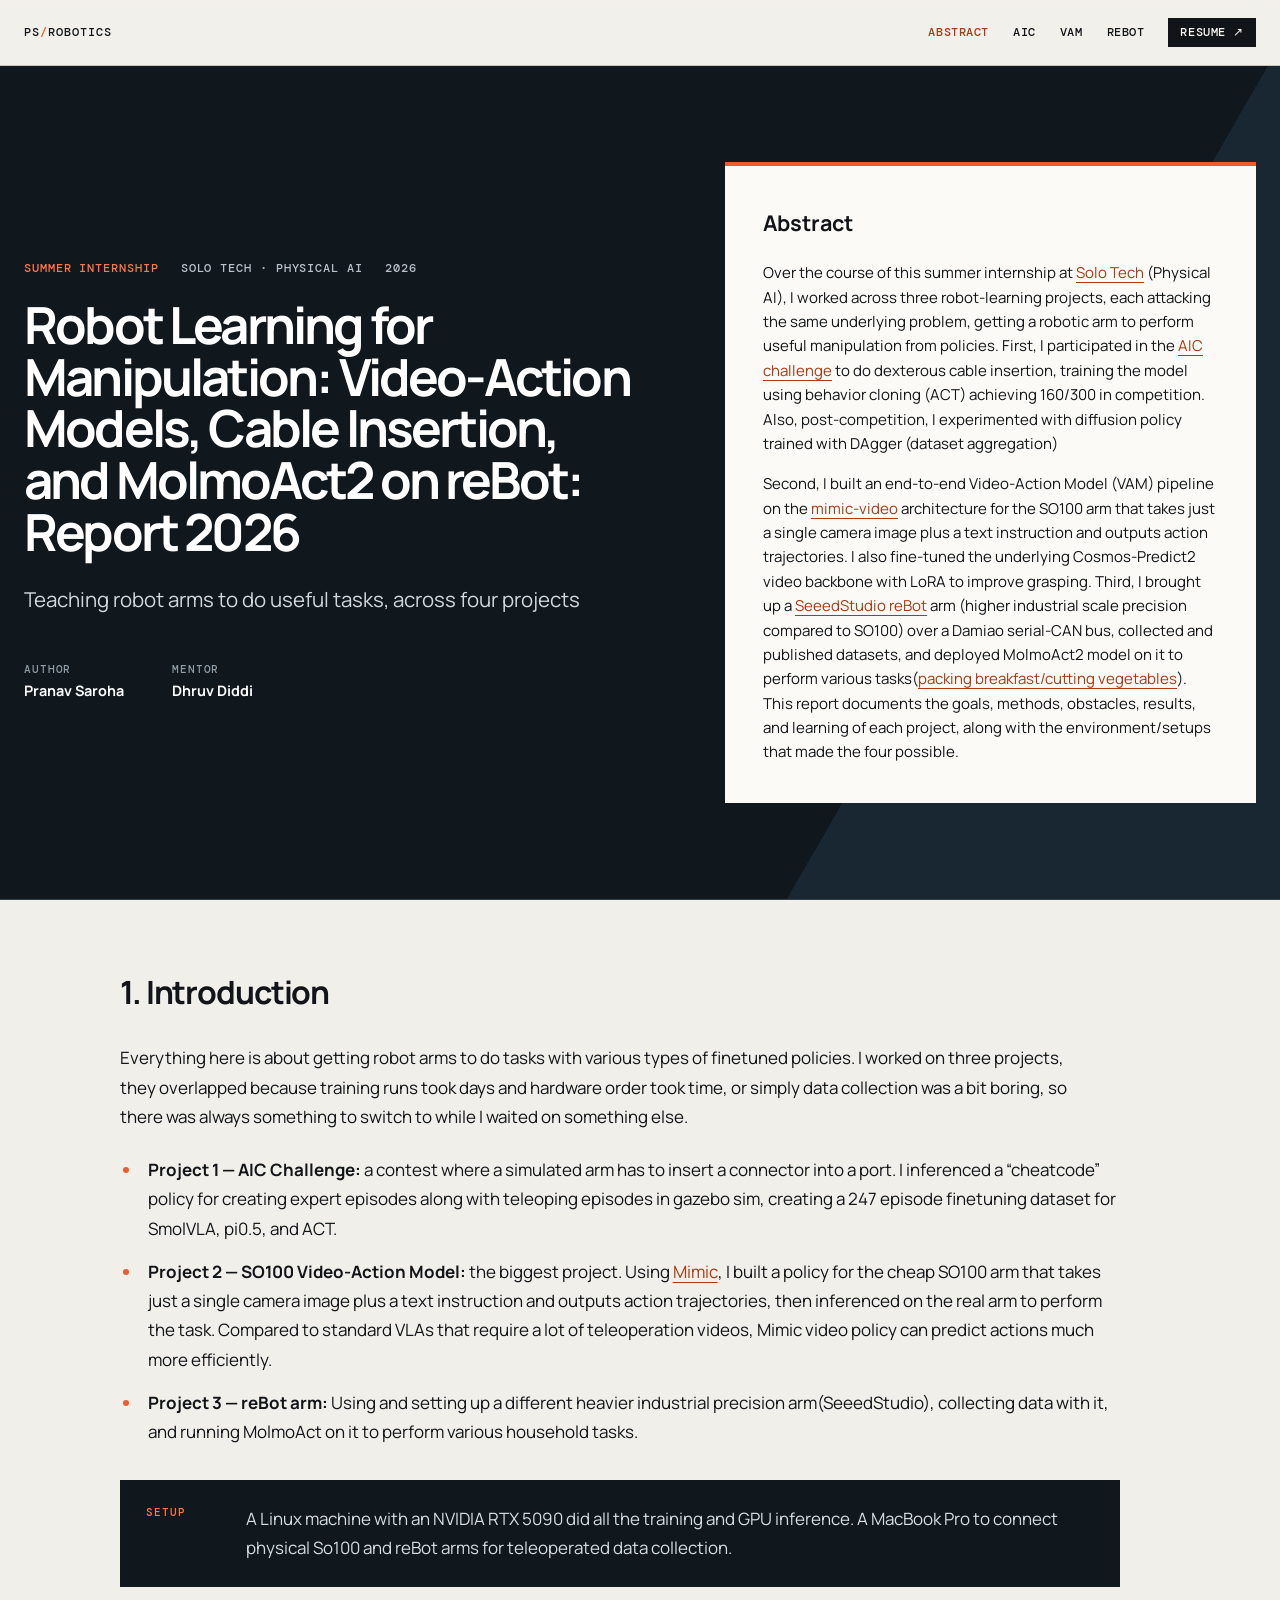
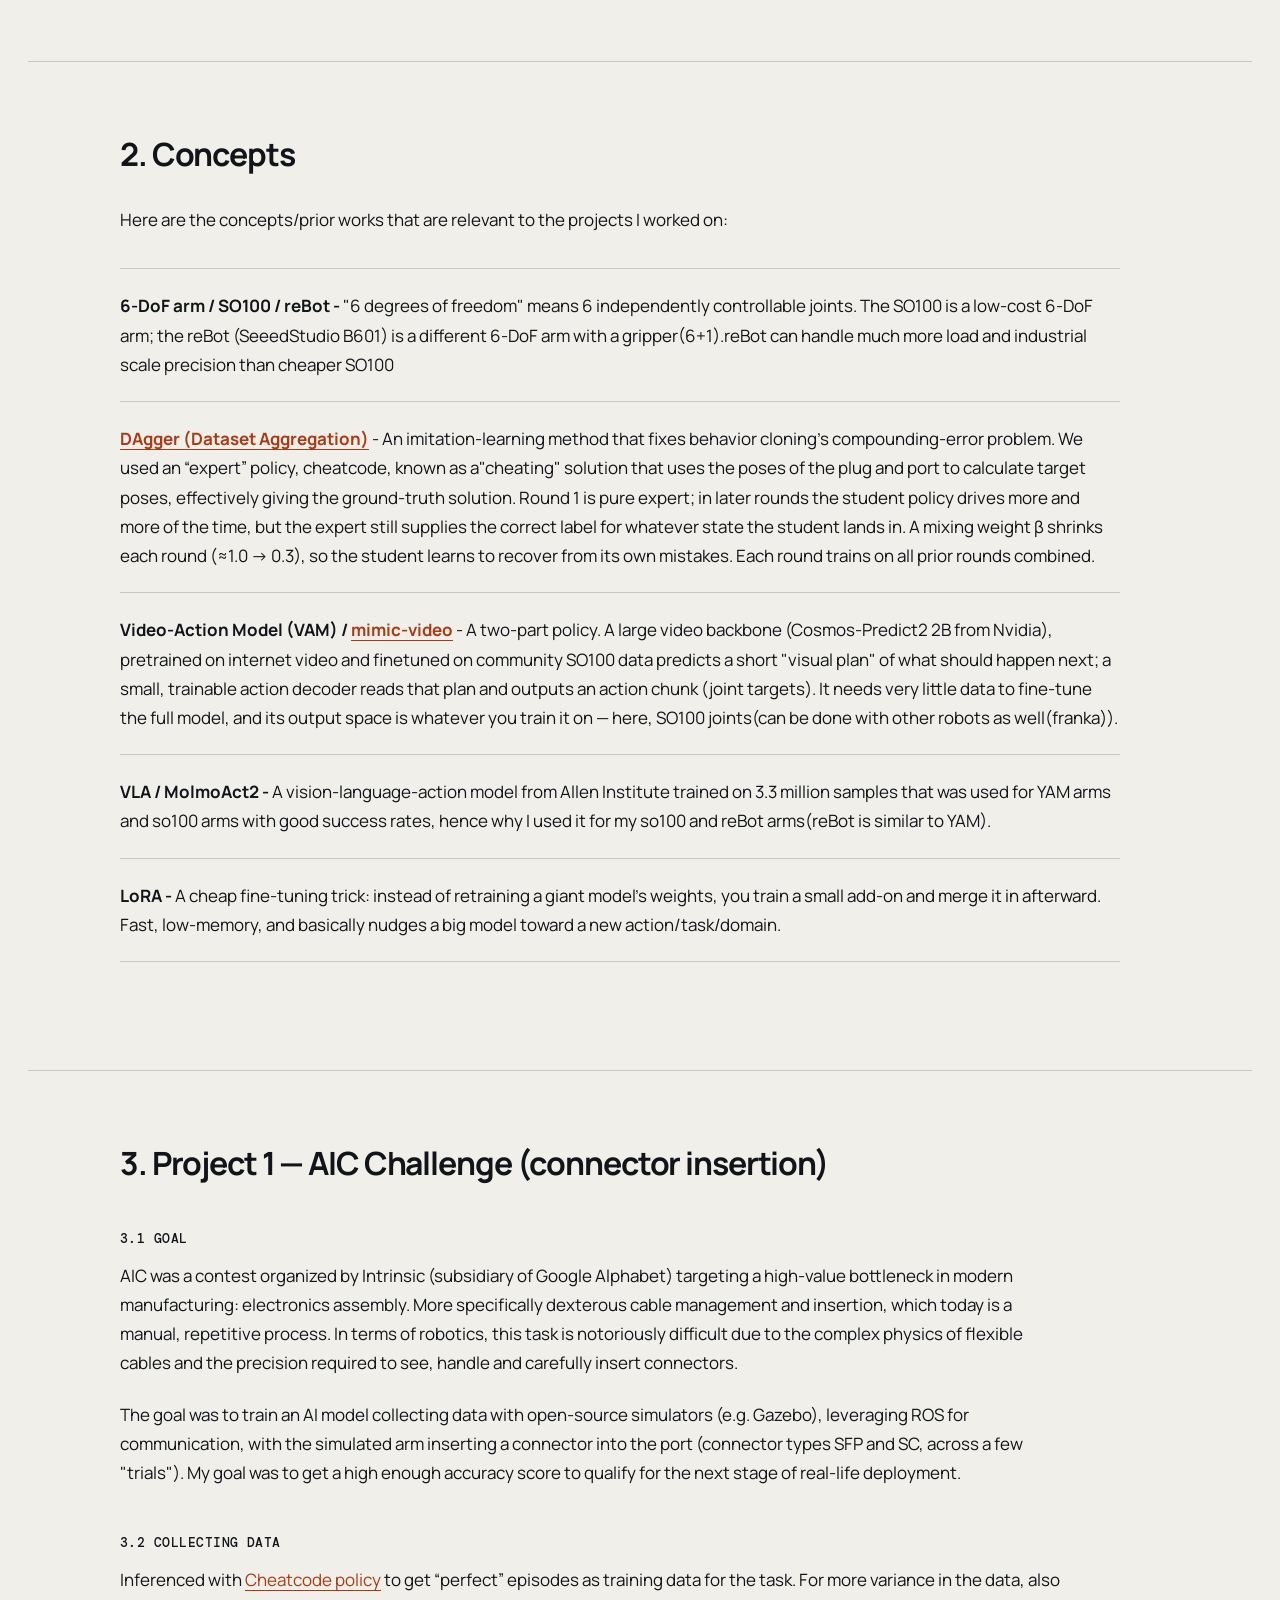
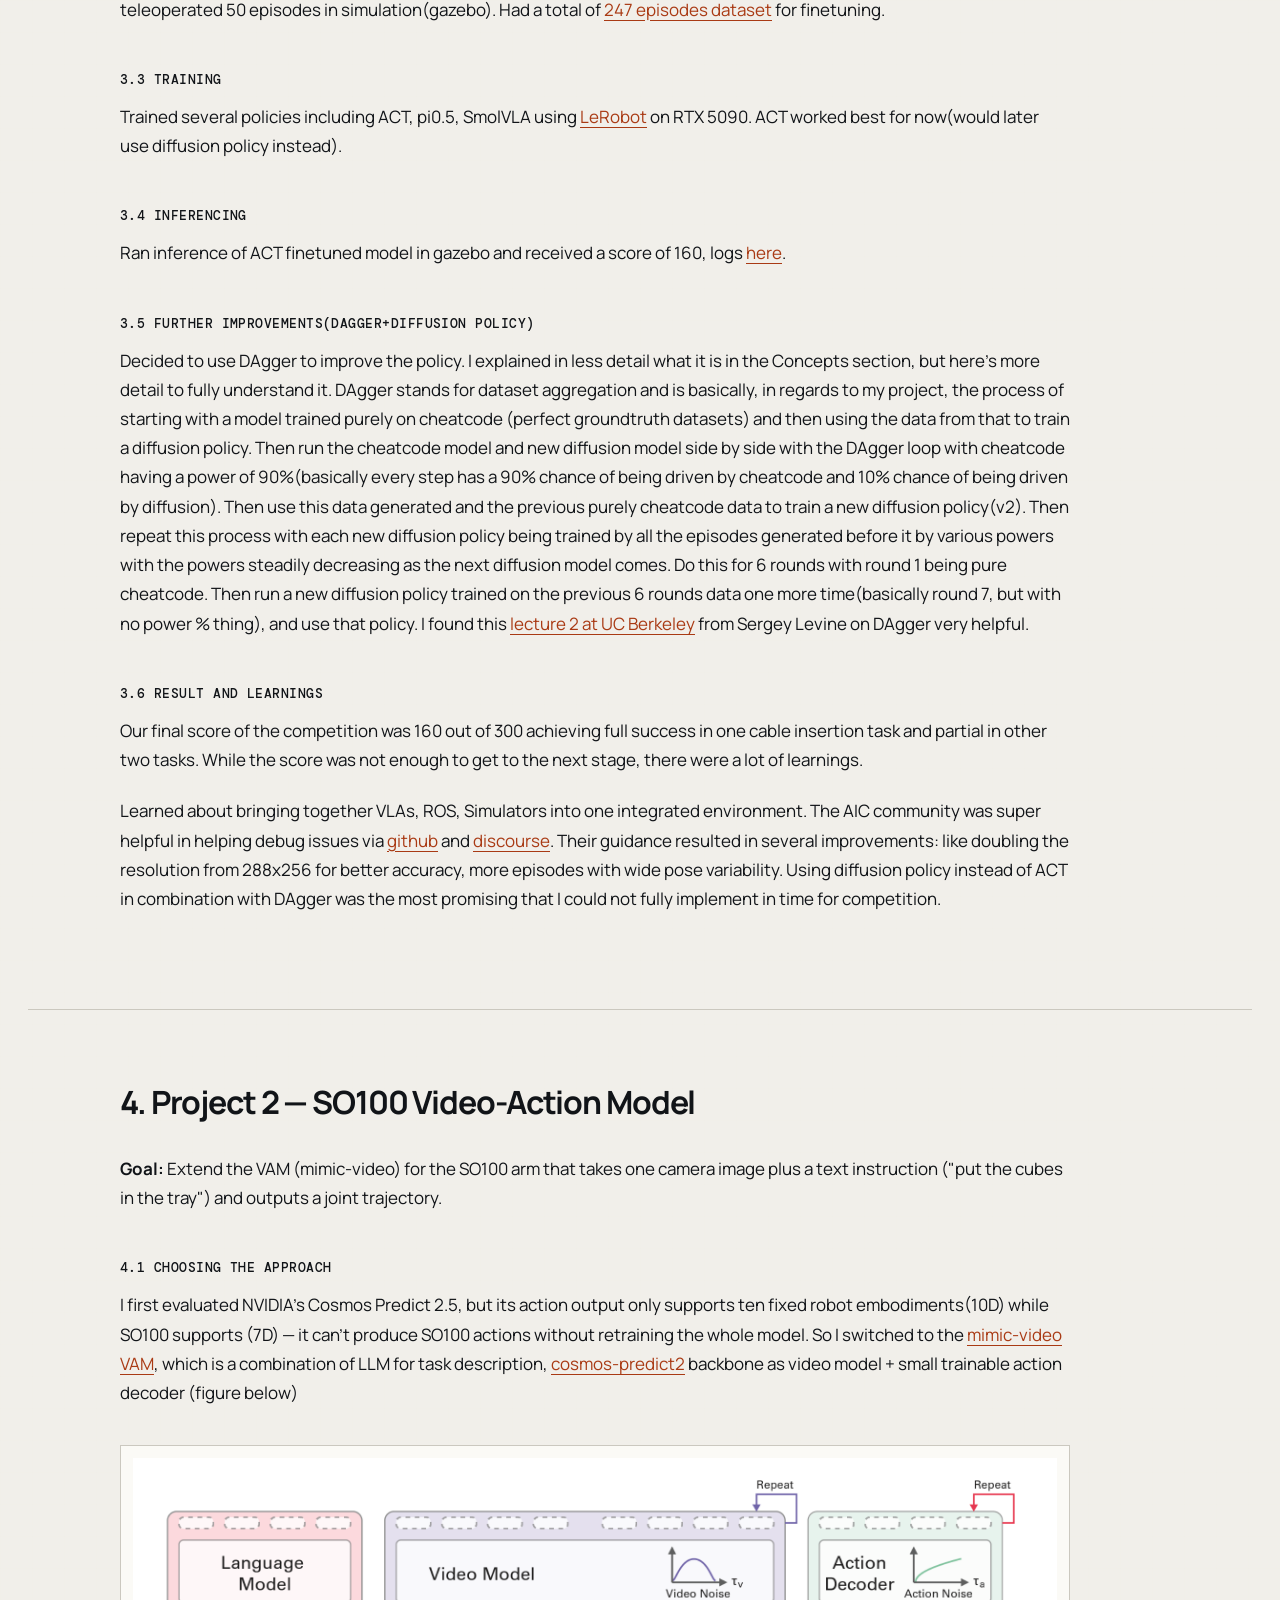
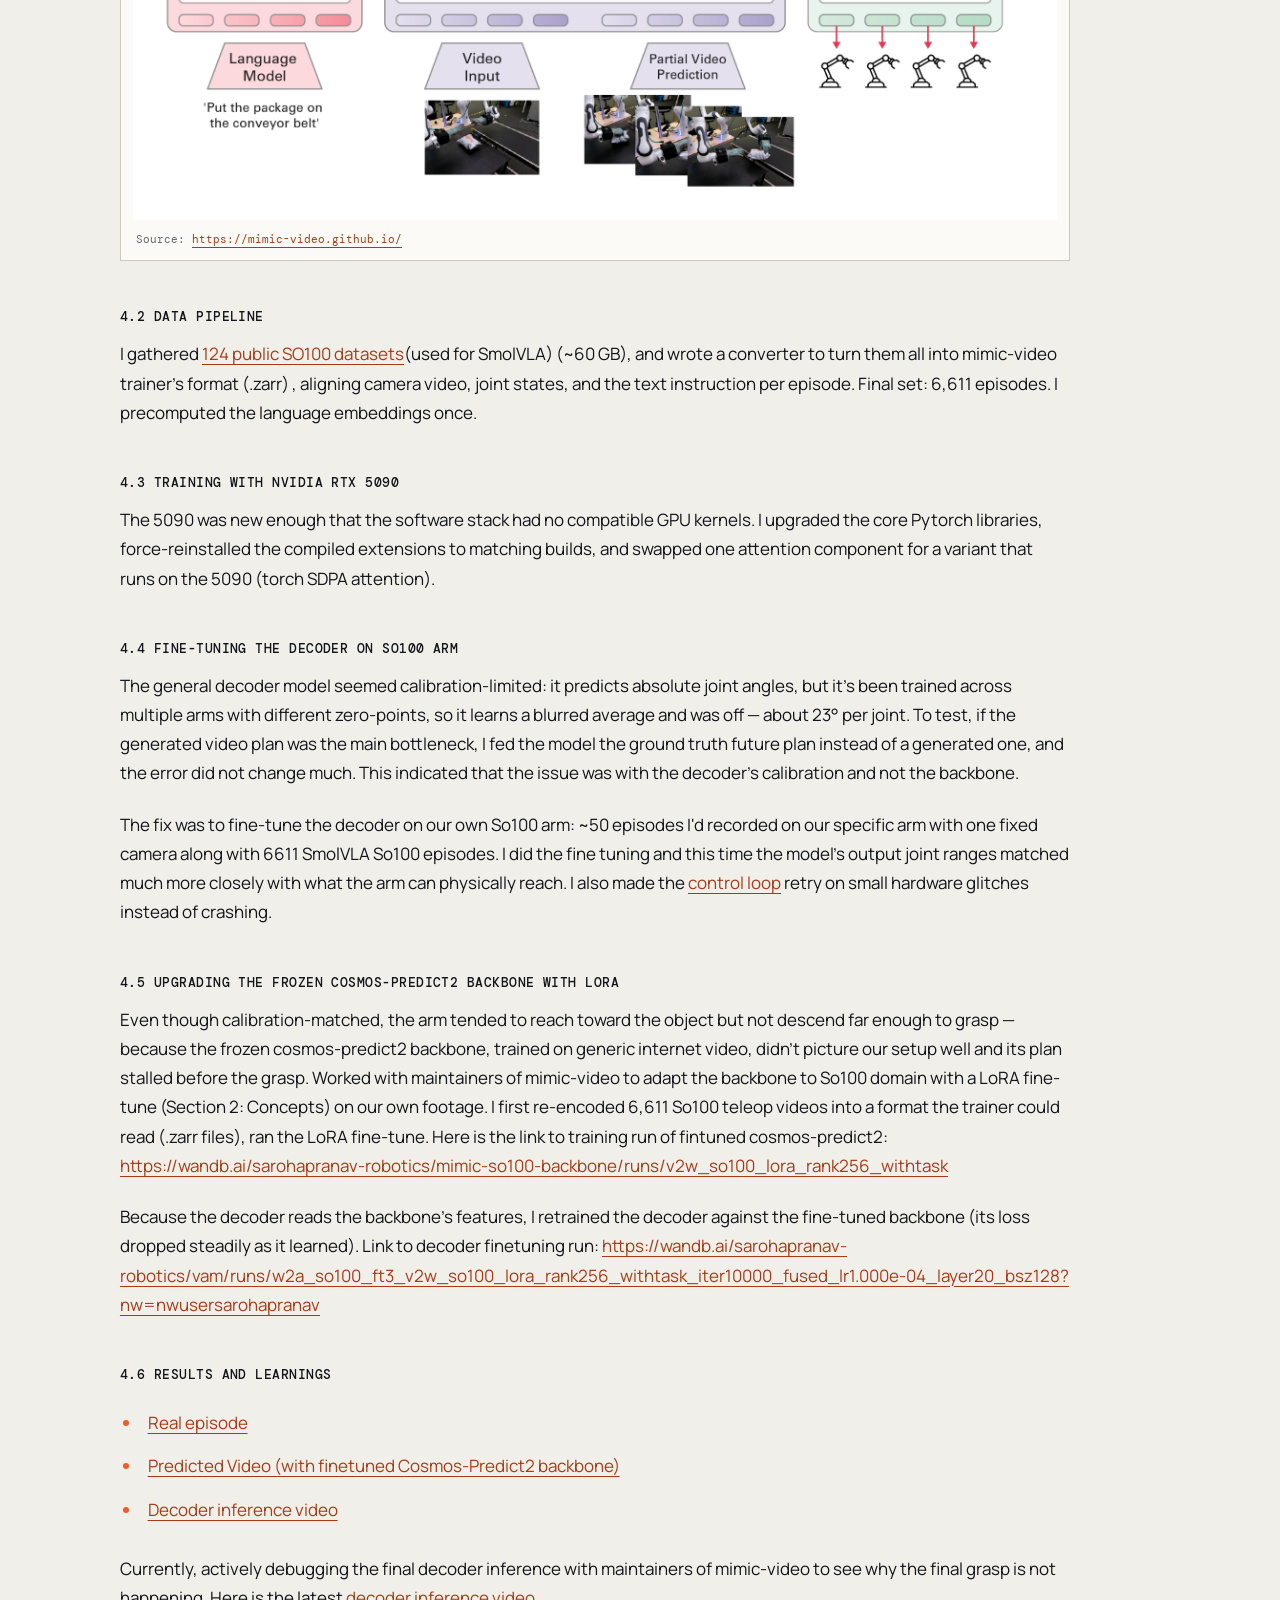
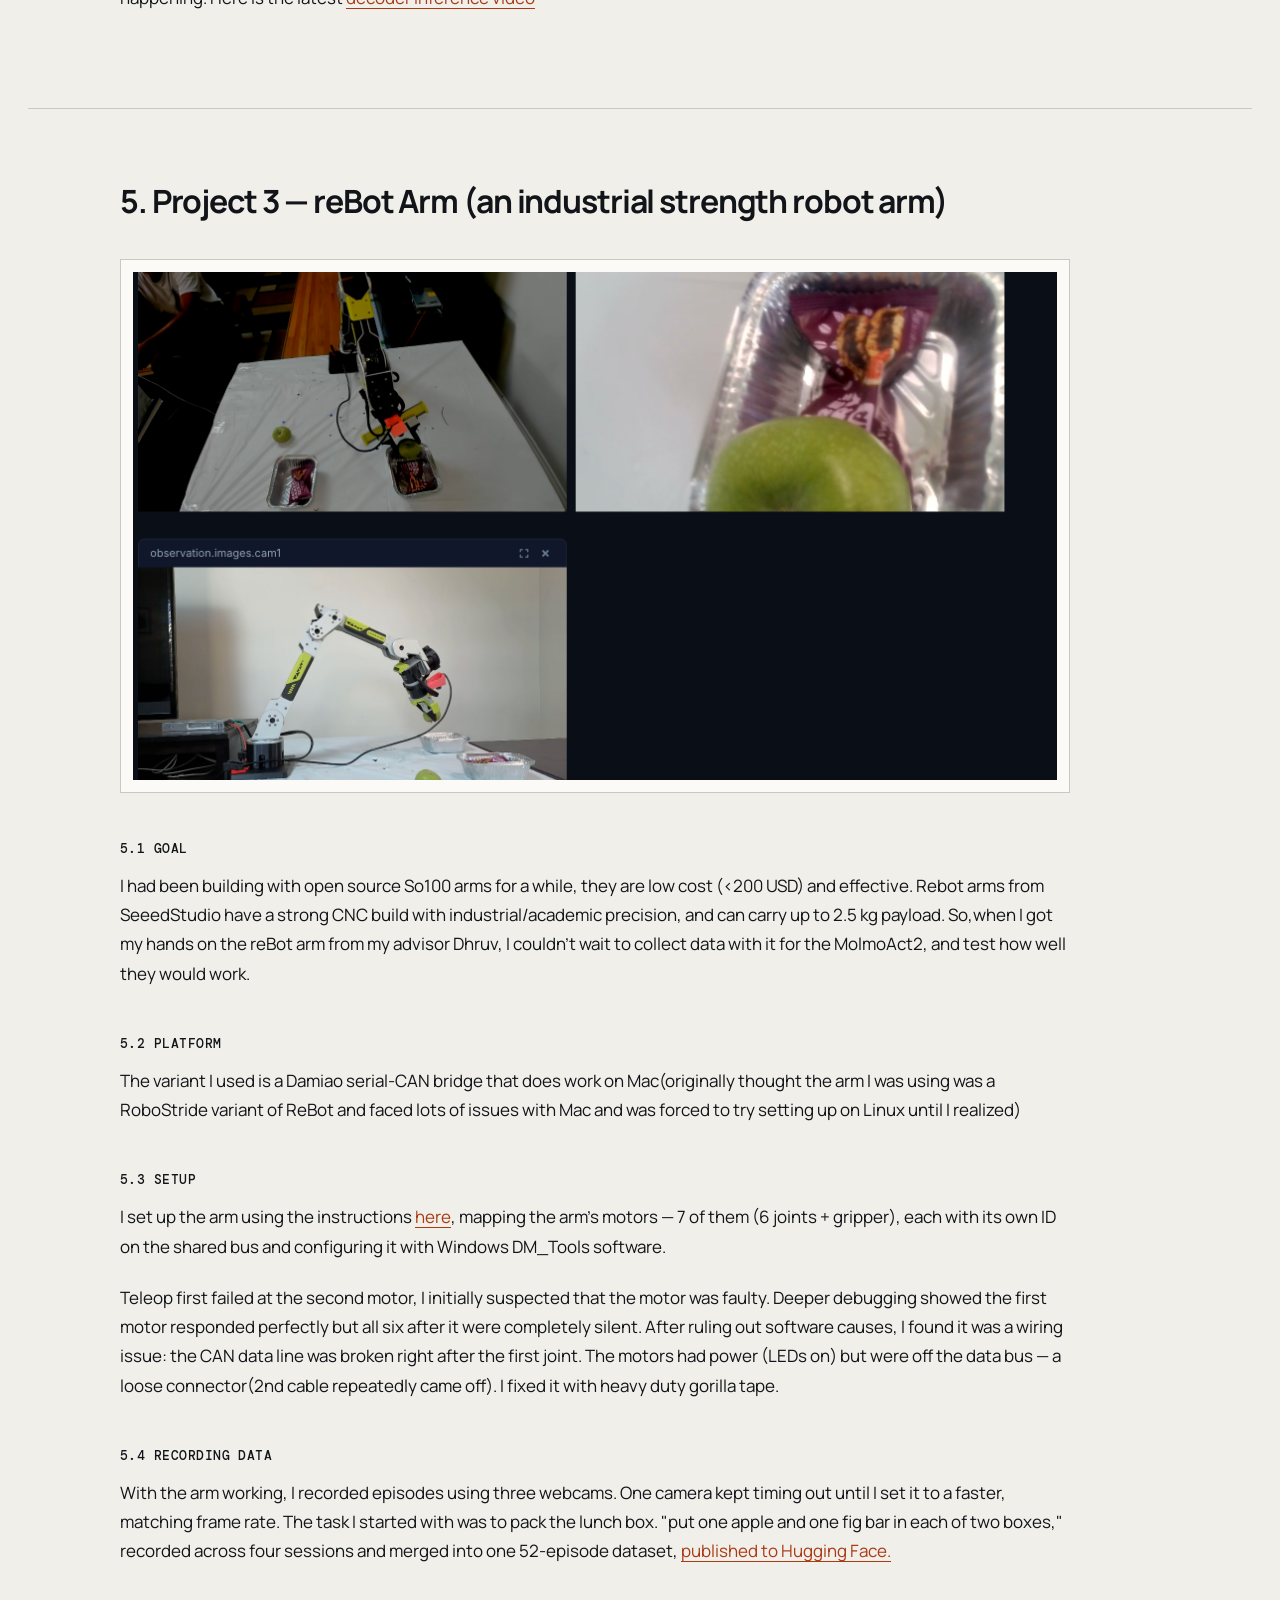
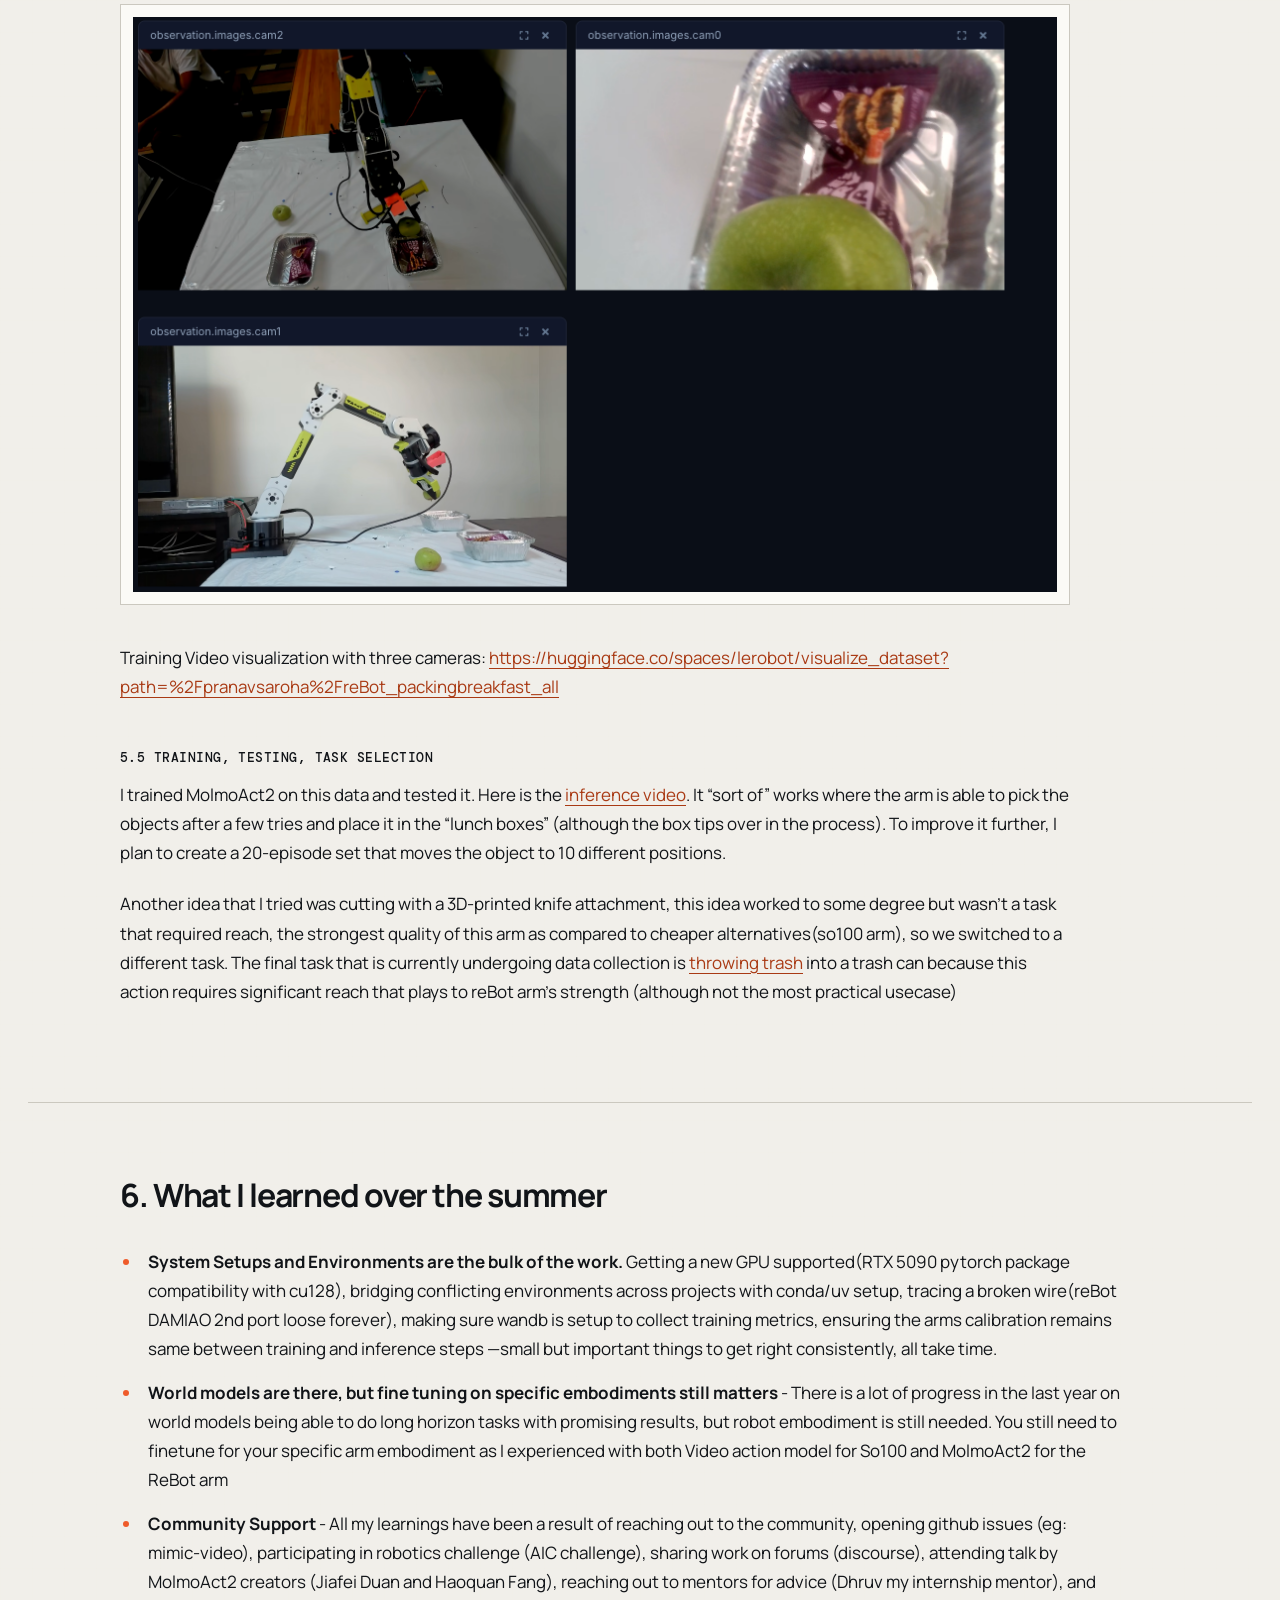
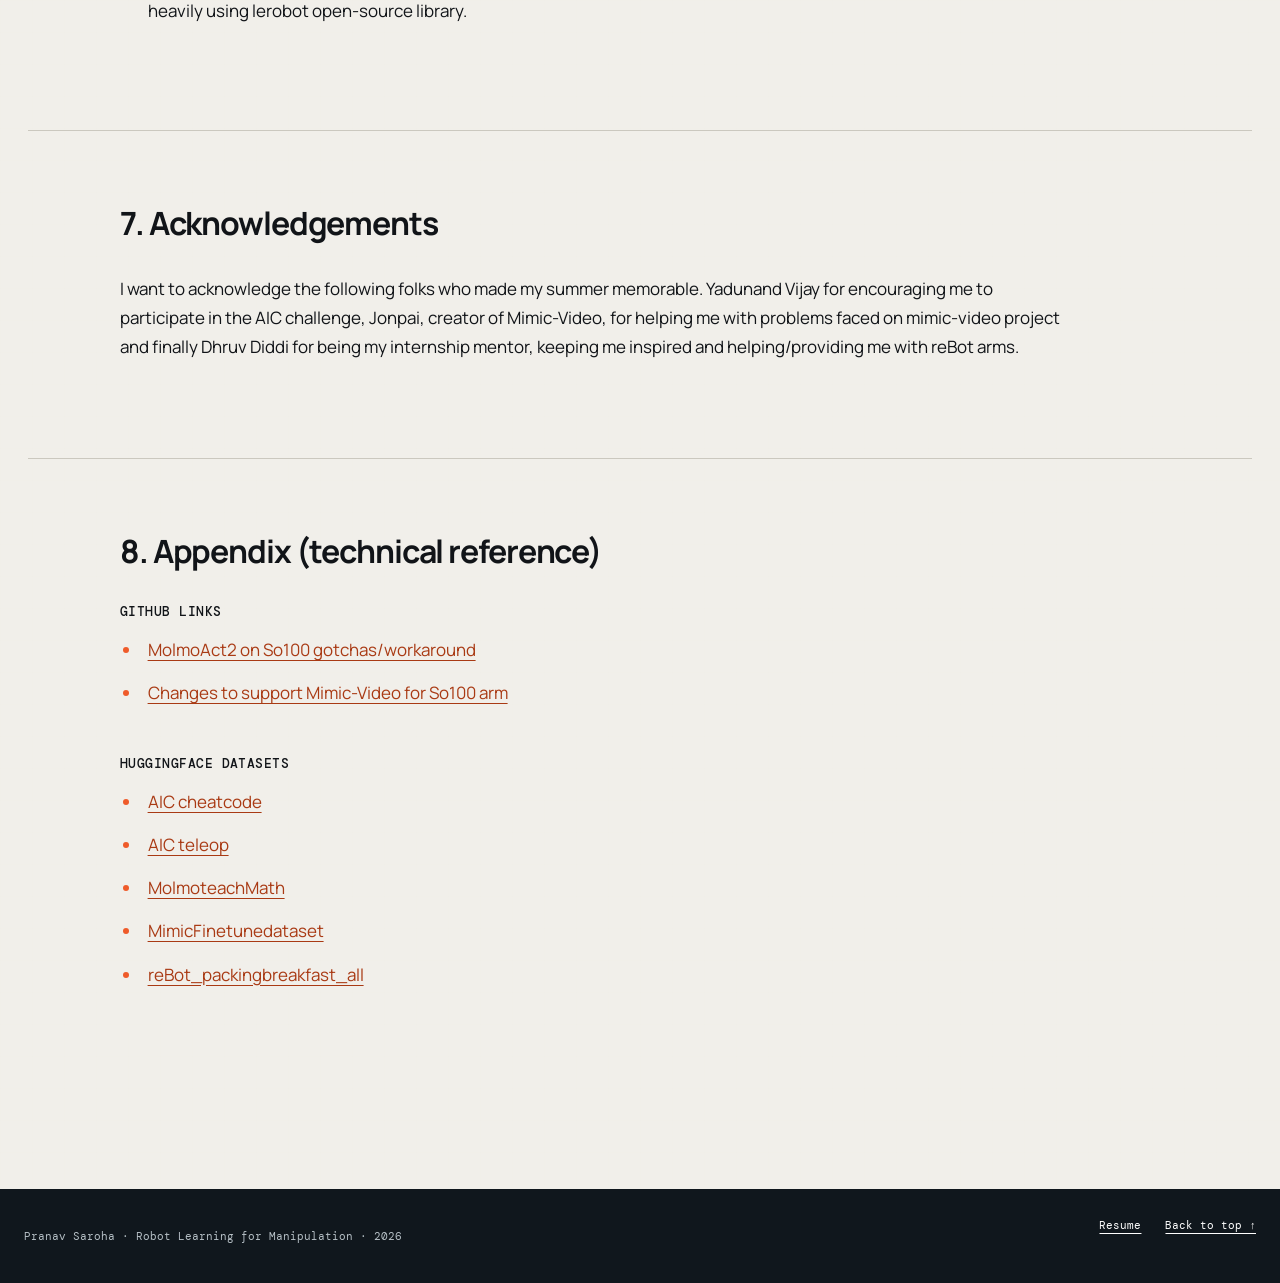
==== commit 7f3ba26c: "Reduce internship title and simplify report lists" ====
--- a/internship/index.html
+++ b/internship/index.html
@@ -42,12 +42,6 @@
         <p>Second, I built an end-to-end Video-Action Model (VAM) pipeline on the <a href="https://mimic-video.github.io/" target="_blank" rel="noreferrer">mimic-video</a> architecture for the SO100 arm that takes just a single camera image plus a text instruction and outputs action trajectories. I also fine-tuned the underlying Cosmos-Predict2 video backbone with LoRA to improve grasping. Third, I brought up a <a href="https://wiki.seeedstudio.com/rebot_arm_b601_dm_lerobot/" target="_blank" rel="noreferrer">SeeedStudio reBot</a> arm (higher industrial scale precision compared to SO100) over a Damiao serial-CAN bus, collected and published datasets, and deployed MolmoAct2 model on it to perform various tasks(<a href="https://huggingface.co/spaces/lerobot/visualize_dataset?path=%2Fpranavsaroha%2FreBot_packingbreakfast_all%2Fepisode_0" target="_blank" rel="noreferrer">packing breakfast/cutting vegetables</a>). This report documents the goals, methods, obstacles, results, and learning of each project, along with the  environment/setups that made the four possible.</p>
       </div>
     </header>
-
-    <section class="project-index" aria-label="Project overview">
-      <a href="#aic"><span class="project-number">01</span><span><strong>AIC Challenge</strong><small>Connector insertion</small></span><i>↘</i></a>
-      <a href="#video-action-model"><span class="project-number">02</span><span><strong>SO100 Video-Action Model</strong><small>Mimic-Video</small></span><i>↘</i></a>
-      <a href="#rebot"><span class="project-number">03</span><span><strong>reBot Arm</strong><small>MolmoAct2</small></span><i>↘</i></a>
-    </section>
 
     <article class="report">
       <section class="report-section" id="introduction">
@@ -166,7 +160,7 @@
       <section class="report-section" id="acknowledgements">
         <div class="section-content">
           <h2>7. Acknowledgements</h2>
-          <p class="acknowledgement">I want to acknowledge the following folks who made my summer memorable. Yadunand Vijay for encouraging me to participate in the AIC challenge, Jonpai, creator of Mimic-Video, for helping me with problems faced on mimic-video project and finally Dhruv Diddi for being my internship mentor, keeping me inspired and helping/providing me with reBot arms.</p>
+          <p>I want to acknowledge the following folks who made my summer memorable. Yadunand Vijay for encouraging me to participate in the AIC challenge, Jonpai, creator of Mimic-Video, for helping me with problems faced on mimic-video project and finally Dhruv Diddi for being my internship mentor, keeping me inspired and helping/providing me with reBot arms.</p>
         </div>
       </section>
 
--- a/internship/styles.css
+++ b/internship/styles.css
@@ -54,11 +54,12 @@
 .menu-toggle { display: none; }
 
 .hero {
-  min-height: 68vh;
-  padding: clamp(58px, 8vw, 118px) max(24px, calc((100vw - var(--max)) / 2 + 28px)) 58px;
-  display: flex;
-  flex-direction: column;
-  justify-content: flex-end;
+  min-height: calc(100vh - 66px);
+  padding: 52px max(24px, calc((100vw - var(--max)) / 2 + 28px));
+  display: grid;
+  grid-template-columns: minmax(0, 1.08fr) minmax(380px, .92fr);
+  align-items: center;
+  gap: clamp(42px, 6vw, 92px);
   background: linear-gradient(120deg, var(--dark) 0 72%, #182731 72%);
   color: white;
   border-bottom: 1px solid #334047;
@@ -66,10 +67,10 @@
 .hero-kicker { display: flex; flex-wrap: wrap; gap: 8px 22px; color: #b8c2c8; font: 500 .72rem/1.4 "DM Mono", monospace; letter-spacing: .08em; text-transform: uppercase; }
 .hero-kicker span:first-child { color: #ff774b; }
 h1 {
-  max-width: 1200px;
+  max-width: 800px;
   margin: 22px 0 24px;
-  font-size: clamp(2.35rem, 5.2vw, 5.35rem);
-  line-height: .99;
+  font-size: clamp(2.35rem, 4vw, 4.15rem);
+  line-height: 1.01;
   letter-spacing: -.055em;
 }
 .dek { max-width: 760px; margin: 0; color: #d2d8dc; font-size: clamp(1rem, 1.6vw, 1.28rem); }
@@ -82,6 +83,11 @@
 }
 .byline span { color: #8f9ca4; }
 .byline strong { font-size: .9rem; }
+.hero-abstract { padding: clamp(24px, 3vw, 42px); color: var(--ink); background: var(--surface); border-top: 4px solid var(--orange); }
+.hero-abstract h2 { margin: 0 0 20px; font-size: 1.35rem; }
+.hero-abstract p { margin: 0 0 16px; font-size: .94rem; line-height: 1.62; }
+.hero-abstract p:last-child { margin-bottom: 0; }
+.hero-abstract a { color: var(--orange-dark); }
 
 .project-index {
   max-width: var(--max);
@@ -112,17 +118,12 @@
 
 .report { max-width: var(--max); margin: auto; padding: 0 28px 80px; background: color-mix(in srgb, var(--paper) 94%, transparent); }
 .report-section {
-  display: grid;
-  grid-template-columns: 170px minmax(0, 1fr);
-  gap: 46px;
   padding: 74px 0;
   border-bottom: 1px solid var(--line);
   scroll-margin-top: 64px;
 }
 .report-section:last-child { border-bottom: 0; }
-.section-marker { position: sticky; top: 94px; align-self: start; display: grid; gap: 8px; color: var(--muted); }
-.section-marker span { color: var(--orange-dark); font-size: 1rem; }
-.section-content { min-width: 0; }
+.section-content { width: 100%; max-width: 1040px; min-width: 0; margin: 0 auto; }
 .section-content h2 { max-width: 980px; margin: 0 0 32px; color: var(--ink); font-size: clamp(1.6rem, 2.5vw, 2.25rem); line-height: 1.17; letter-spacing: -.035em; }
 .section-content h3 { margin: 46px 0 13px; color: var(--ink); font: 500 .82rem/1.45 "DM Mono", monospace; letter-spacing: .035em; text-transform: uppercase; }
 .section-content p { max-width: 950px; margin: 0 0 22px; }
@@ -130,10 +131,11 @@
 .section-content a { overflow-wrap: anywhere; }
 .project-label { margin: 0 0 12px !important; color: var(--orange-dark); }
 
-.project-list, .concept-list, .learning-list { max-width: 1000px; margin: 34px 0; padding: 0; list-style: none; border-top: 1px solid var(--line); }
-.project-list li, .learning-list li { display: grid; grid-template-columns: 46px 1fr; gap: 14px; margin: 0; padding: 22px 0; border-bottom: 1px solid var(--line); }
-.project-list li > span, .learning-list li > span { color: var(--orange-dark); font: 500 .72rem/1.7 "DM Mono", monospace; }
+.concept-list { max-width: 1000px; margin: 34px 0; padding: 0; list-style: none; border-top: 1px solid var(--line); }
 .concept-list li { margin: 0; padding: 22px 0; border-bottom: 1px solid var(--line); }
+.bullet-list, .learning-list, .resource-list { max-width: 1000px; margin: 24px 0 30px; padding-left: 1.35rem; }
+.bullet-list li, .learning-list li, .resource-list li { margin: 0 0 14px; padding-left: 6px; }
+.bullet-list li::marker, .learning-list li::marker, .resource-list li::marker { color: var(--orange); }
 .setup-note { max-width: 1000px; margin-top: 34px; padding: 24px 26px; display: grid; grid-template-columns: 82px 1fr; gap: 18px; background: var(--dark); color: white; }
 .setup-note > span { color: #ff784d; }
 .setup-note p { margin: 0; color: #d7dde1; }
@@ -144,18 +146,11 @@
 .report-figure figcaption { padding: 11px 3px 1px; color: var(--muted); font: .68rem/1.5 "DM Mono", monospace; }
 .hero-figure img { aspect-ratio: 16/8.8; object-fit: cover; object-position: center; }
 
-.evidence-links { max-width: 950px; margin: 26px 0 30px; border-top: 1px solid var(--line); }
-.evidence-links a { padding: 17px 0; display: grid; grid-template-columns: 42px 1fr auto; gap: 12px; color: var(--ink); text-decoration: none; border-bottom: 1px solid var(--line); }
-.evidence-links a:hover { color: var(--orange-dark); }
-.evidence-links span { color: var(--muted); font: .7rem/1.8 "DM Mono", monospace; }
-.evidence-links i, .resource-group i { font-style: normal; }
 .acknowledgement { font-size: clamp(1.18rem, 2vw, 1.55rem); line-height: 1.55; }
 
 .resource-group { max-width: 950px; margin: 0 0 46px; }
 .resource-group h3 { margin-top: 0; }
-.resource-group a { padding: 16px 0; display: flex; justify-content: space-between; gap: 20px; color: var(--ink); text-decoration: none; border-bottom: 1px solid var(--line); }
-.resource-group a:first-of-type { border-top: 1px solid var(--line); }
-.resource-group a:hover { color: var(--orange-dark); }
+.resource-group .resource-list { margin-top: 14px; }
 
 footer { padding: 28px max(24px, calc((100vw - var(--max)) / 2 + 28px)); display: flex; justify-content: space-between; gap: 24px; color: #b6c0c6; background: var(--dark); font: .68rem/1.5 "DM Mono", monospace; }
 footer div { display: flex; gap: 24px; }
@@ -169,20 +164,18 @@
   nav.open { display: flex; }
   nav a { padding: 13px 0; border-bottom: 1px solid var(--line); }
   .nav-home { margin-top: 10px; padding: 13px; text-align: center; border: 0; }
-  .hero { min-height: 600px; padding: 54px 20px 42px; background: var(--dark); }
+  .hero { min-height: auto; padding: 48px 20px; grid-template-columns: 1fr; gap: 38px; background: var(--dark); }
   h1 { font-size: clamp(2.25rem, 10vw, 4.25rem); }
   .byline { margin-top: 34px; }
+  .hero-abstract { padding: 24px 20px; }
   .project-index { padding: 0 20px; grid-template-columns: 1fr; }
   .project-index a { min-height: 92px; border-inline-end: 1px solid var(--line); border-bottom: 1px solid var(--line); }
   .report { padding: 0 20px 60px; }
-  .report-section { grid-template-columns: 1fr; gap: 18px; padding: 52px 0; scroll-margin-top: 64px; }
-  .section-marker { position: static; display: flex; gap: 12px; }
-  .section-marker span { font-size: .75rem; }
+  .report-section { padding: 52px 0; scroll-margin-top: 64px; }
   .section-content h2 { margin-bottom: 26px; }
   .section-content h3 { margin-top: 38px; }
   .setup-note { grid-template-columns: 1fr; }
   .report-figure { margin: 30px -20px; padding: 7px; border-inline: 0; }
-  .project-list li, .learning-list li { grid-template-columns: 36px 1fr; }
   footer { padding: 26px 20px; flex-direction: column; }
 }
 
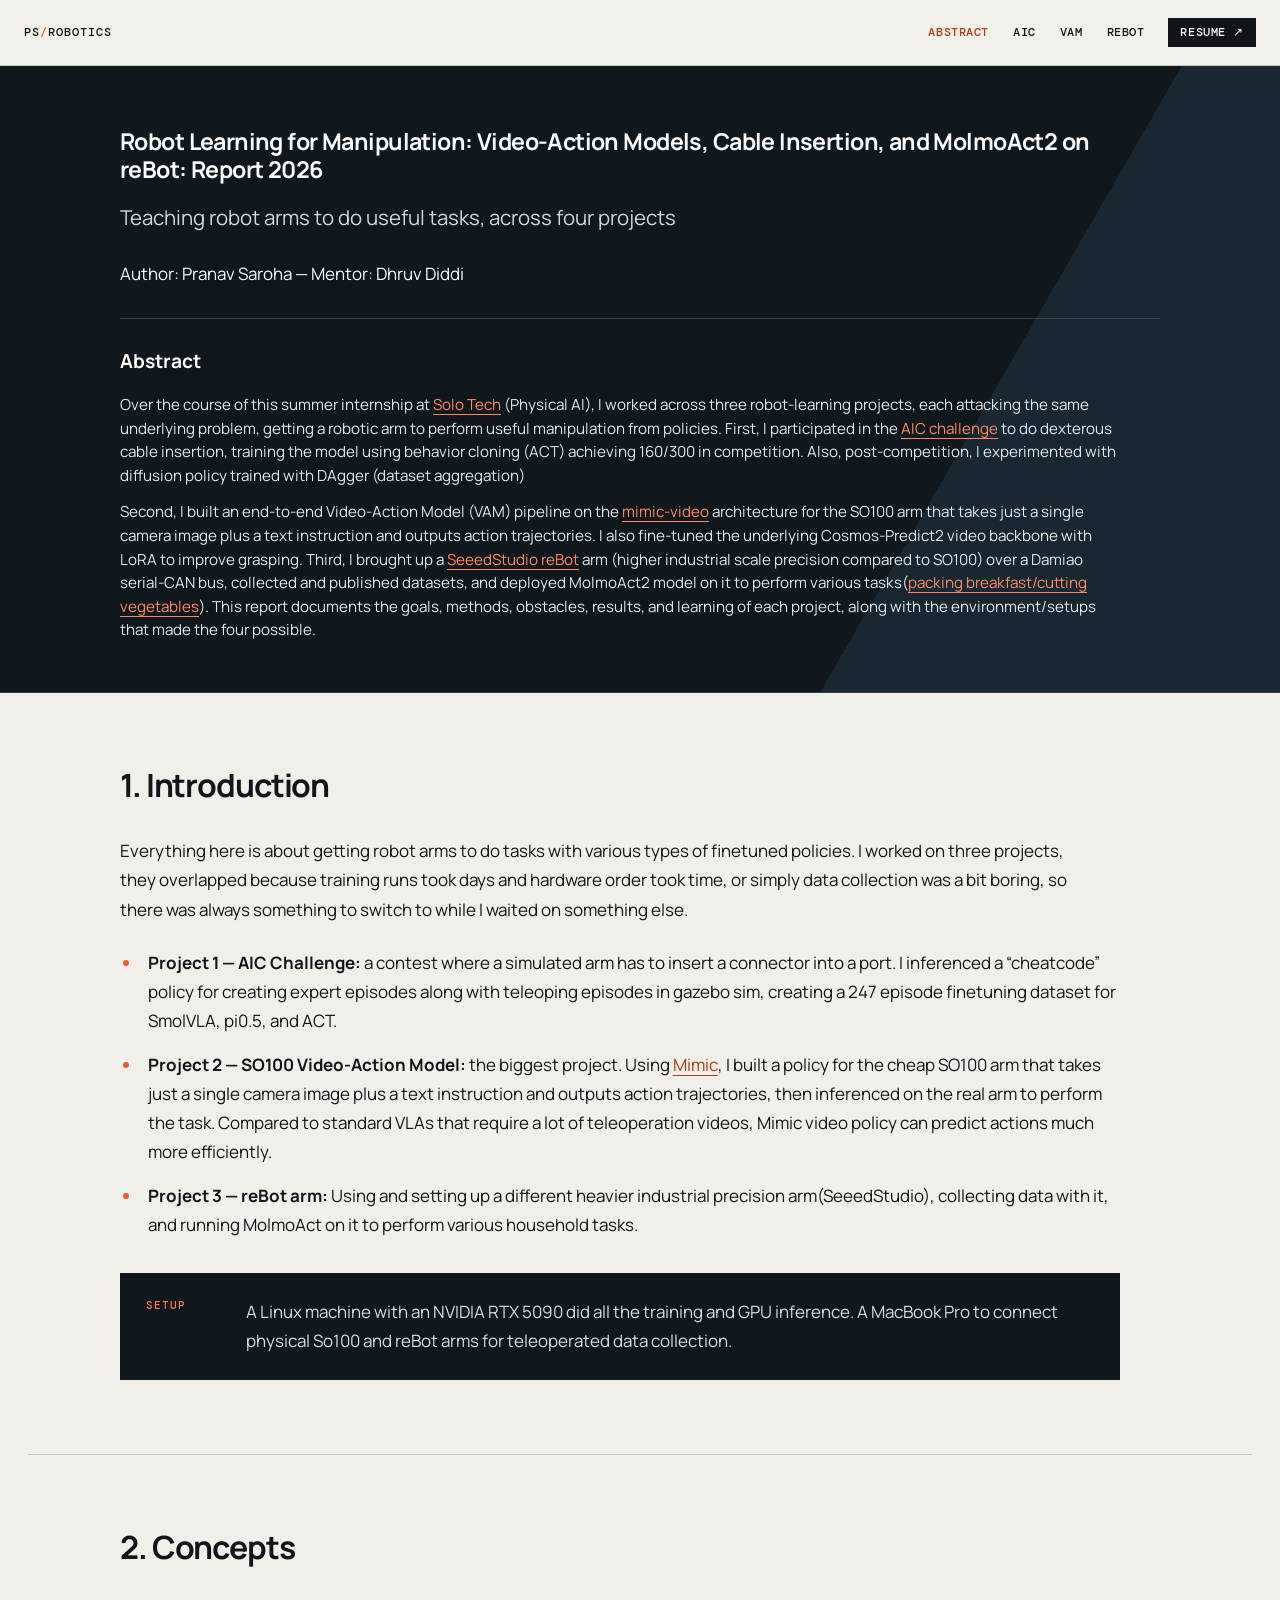
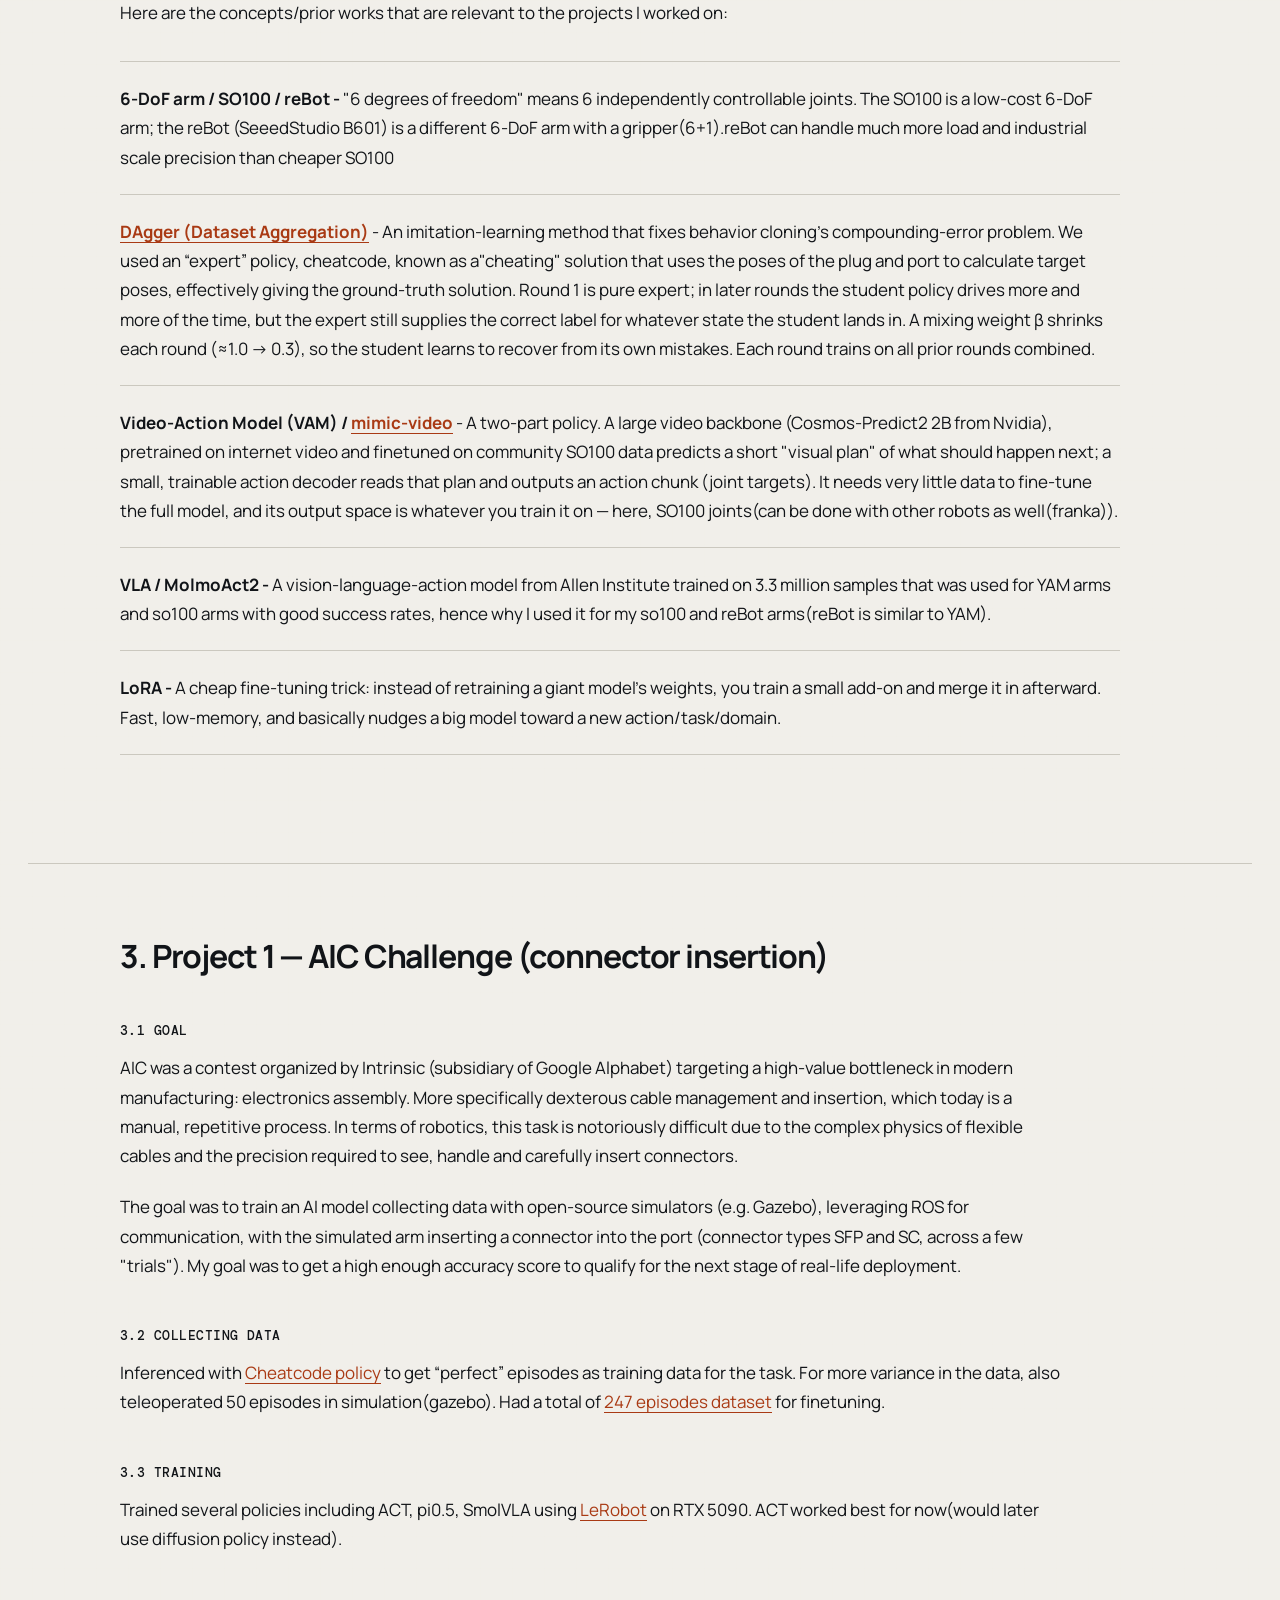
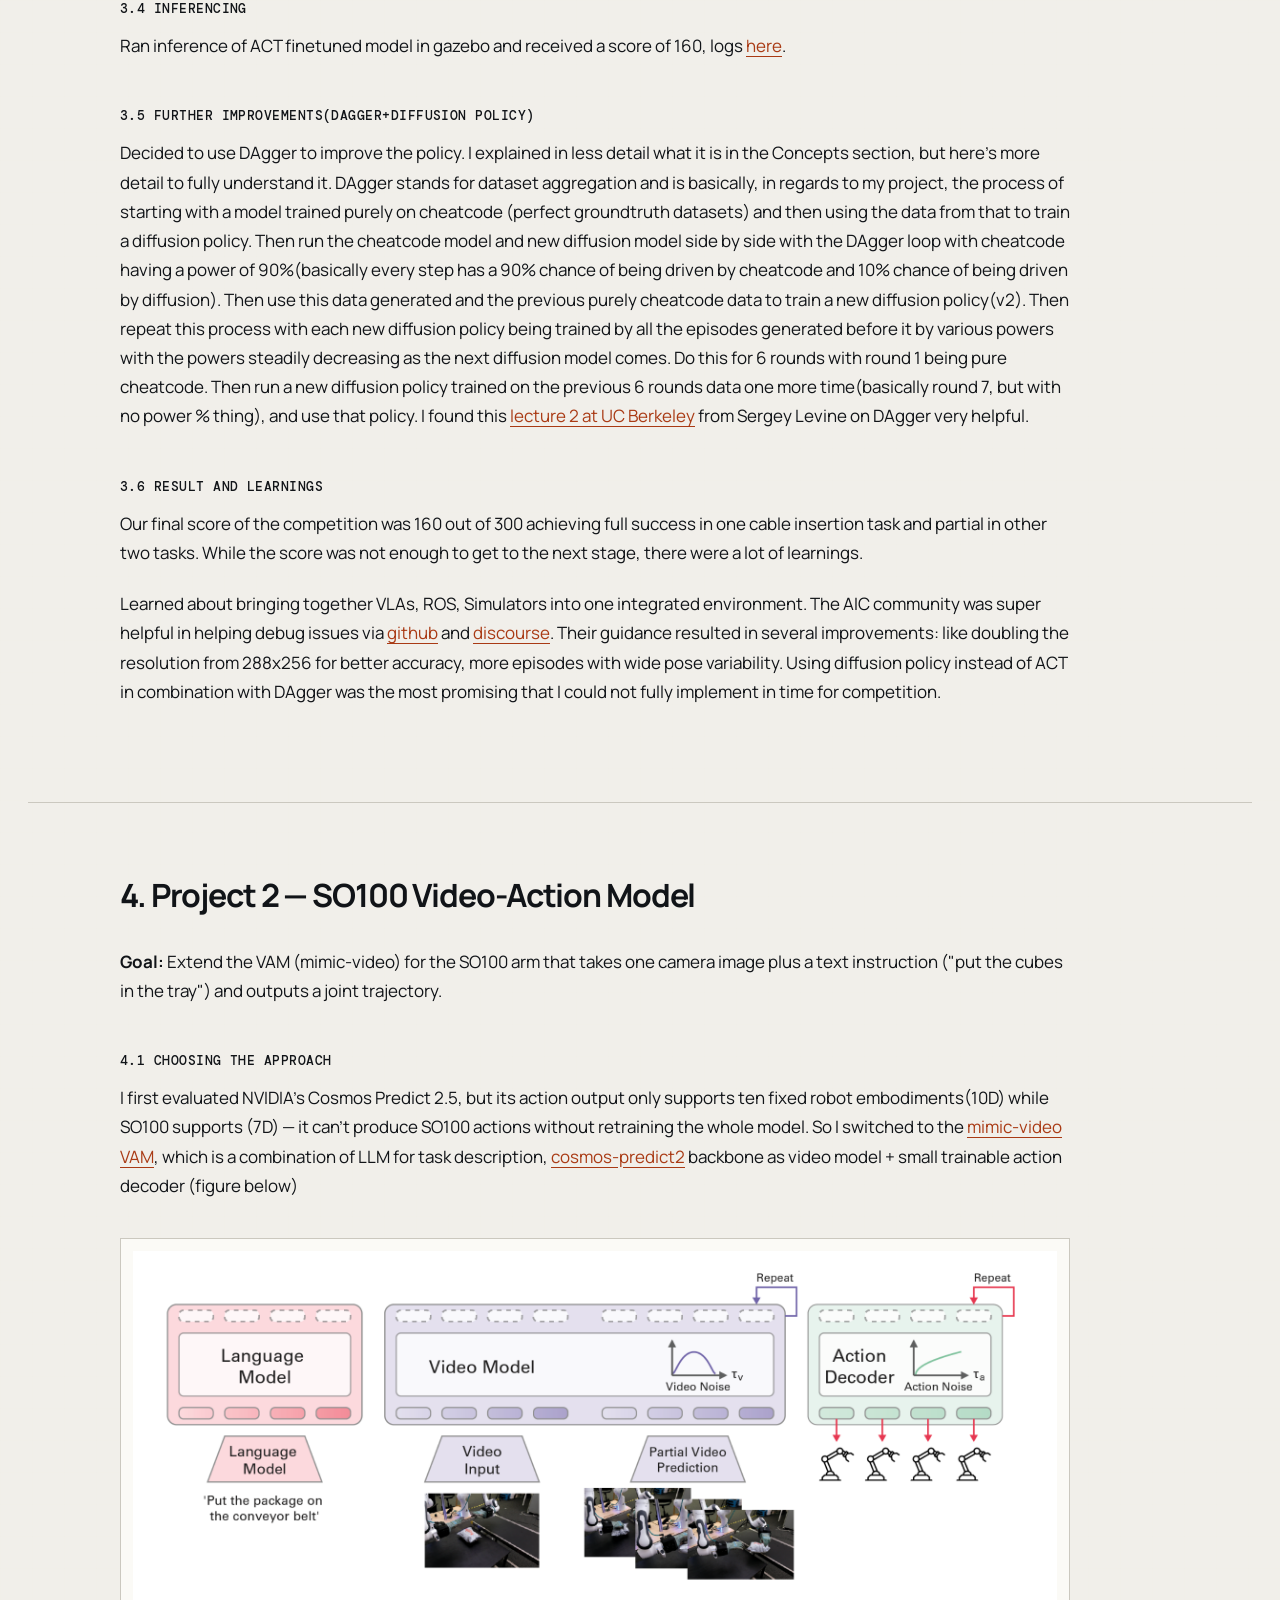
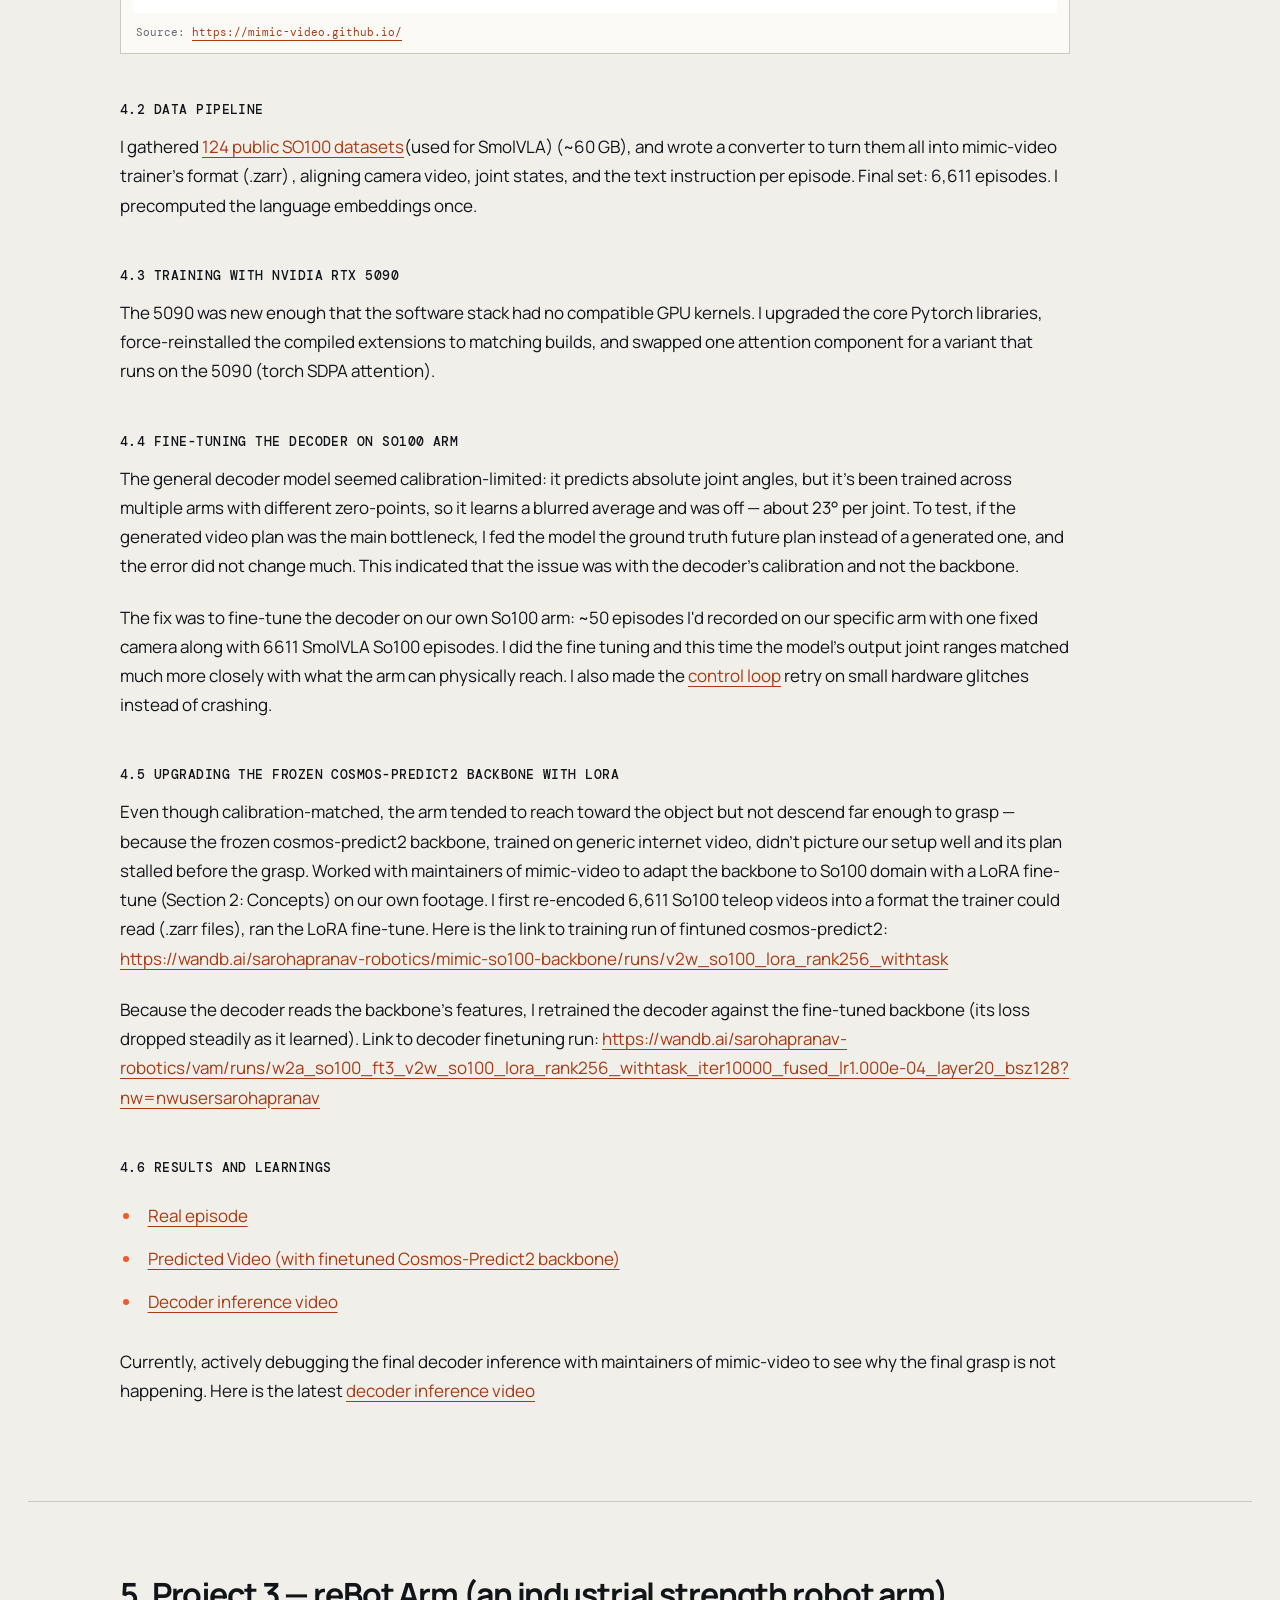
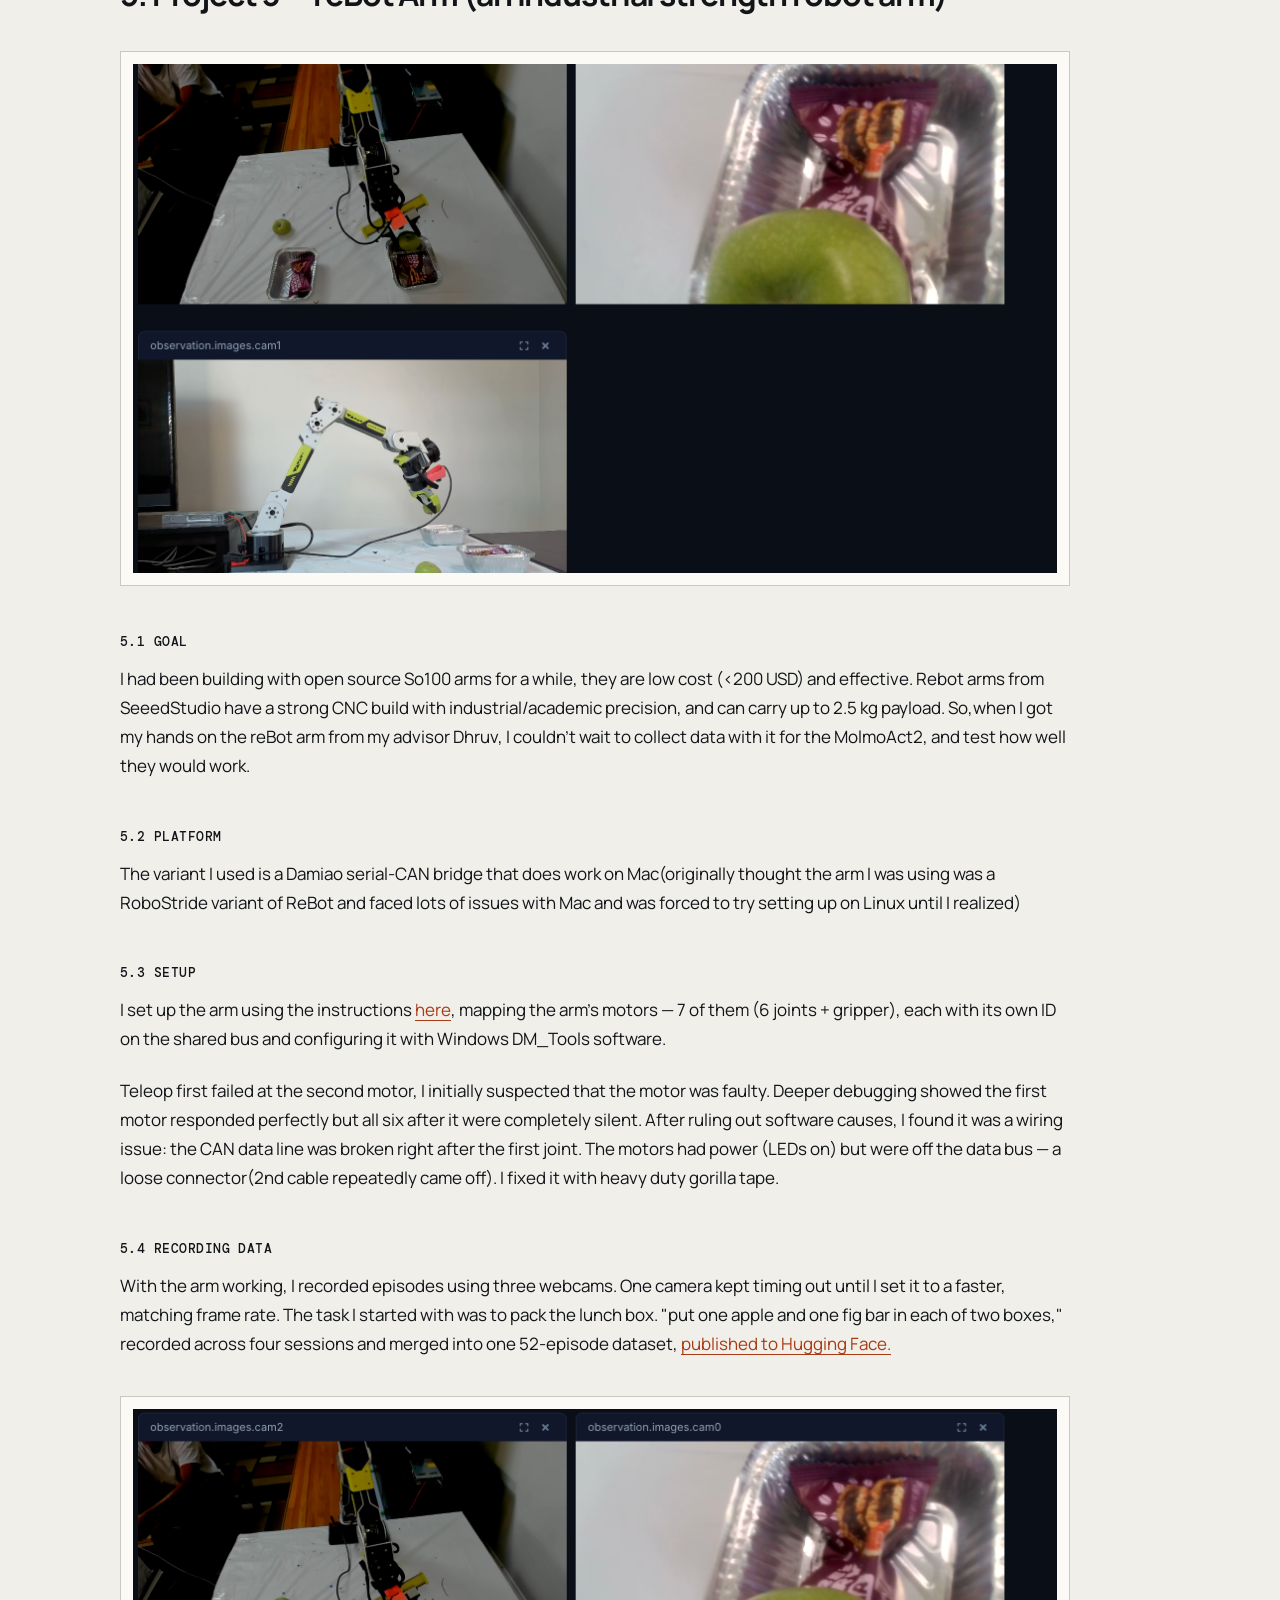
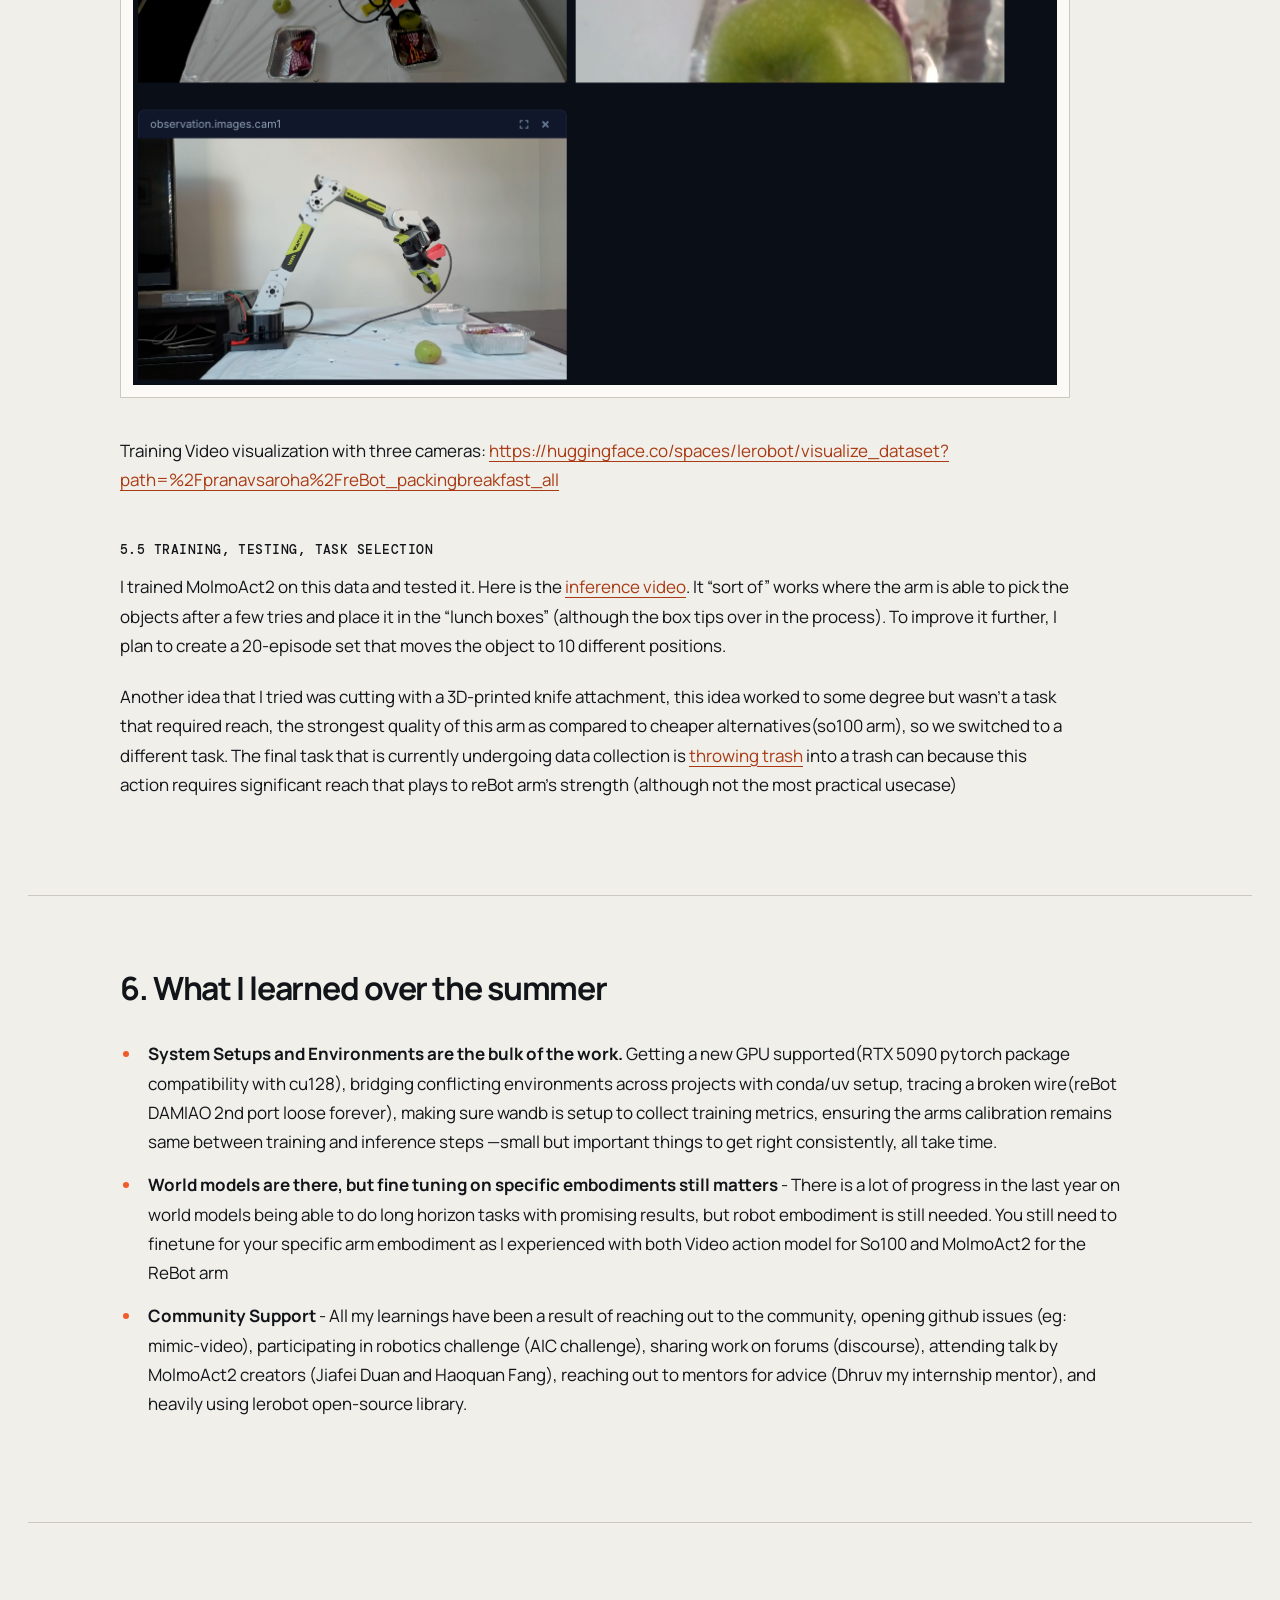
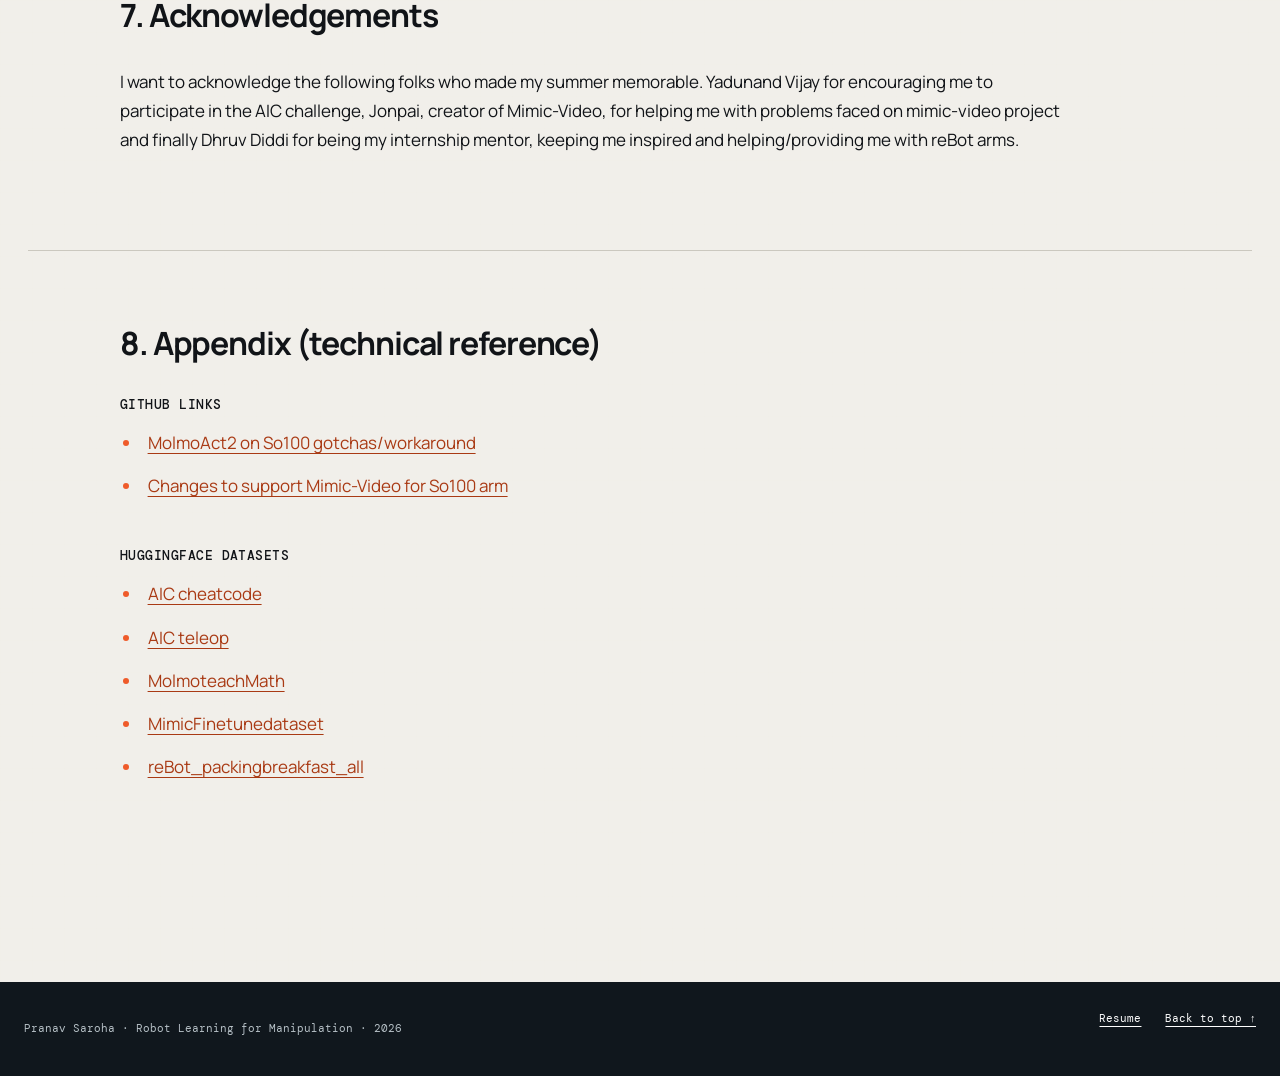
==== commit 9634e2b2: "Switch internship report to clean white document style" ====
--- a/internship/index.html
+++ b/internship/index.html
@@ -28,13 +28,9 @@
   <main id="top">
     <header class="hero" id="abstract">
       <div class="hero-intro">
-        <div class="hero-kicker"><span>Summer Internship</span><span>Solo Tech · Physical AI</span><span>2026</span></div>
         <h1>Robot Learning for Manipulation: Video-Action Models, Cable Insertion, and MolmoAct2 on reBot: Report 2026</h1>
         <p class="dek">Teaching robot arms to do useful tasks, across four projects</p>
-        <div class="byline">
-          <div><span>Author</span><strong>Pranav Saroha</strong></div>
-          <div><span>Mentor</span><strong>Dhruv Diddi</strong></div>
-        </div>
+        <p class="byline">Author: Pranav Saroha — Mentor: Dhruv Diddi</p>
       </div>
       <div class="hero-abstract">
         <h2>Abstract</h2>
--- a/internship/styles.css
+++ b/internship/styles.css
@@ -54,27 +54,24 @@
 .menu-toggle { display: none; }
 
 .hero {
-  min-height: calc(100vh - 66px);
-  padding: 52px max(24px, calc((100vw - var(--max)) / 2 + 28px));
-  display: grid;
-  grid-template-columns: minmax(0, 1.08fr) minmax(380px, .92fr);
-  align-items: center;
-  gap: clamp(42px, 6vw, 92px);
+  min-height: auto;
+  padding: 46px max(24px, calc((100vw - var(--max)) / 2 + 28px)) 50px;
   background: linear-gradient(120deg, var(--dark) 0 72%, #182731 72%);
   color: white;
   border-bottom: 1px solid #334047;
 }
+.hero-intro, .hero-abstract { width: 100%; max-width: 1040px; margin-inline: auto; }
 .hero-kicker { display: flex; flex-wrap: wrap; gap: 8px 22px; color: #b8c2c8; font: 500 .72rem/1.4 "DM Mono", monospace; letter-spacing: .08em; text-transform: uppercase; }
 .hero-kicker span:first-child { color: #ff774b; }
 h1 {
-  max-width: 800px;
-  margin: 22px 0 24px;
-  font-size: clamp(2.35rem, 4vw, 4.15rem);
-  line-height: 1.01;
-  letter-spacing: -.055em;
+  max-width: 980px;
+  margin: 16px 0;
+  font-size: clamp(1.45rem, 1.6vw, 1.66rem);
+  line-height: 1.2;
+  letter-spacing: -.025em;
 }
 .dek { max-width: 760px; margin: 0; color: #d2d8dc; font-size: clamp(1rem, 1.6vw, 1.28rem); }
-.byline { display: flex; flex-wrap: wrap; gap: 48px; margin-top: 44px; }
+.byline { display: flex; flex-wrap: wrap; gap: 48px; margin-top: 24px; }
 .byline div { display: grid; gap: 2px; }
 .byline span, .section-marker, .project-label, .setup-note > span {
   font: 500 .69rem/1.5 "DM Mono", monospace;
@@ -83,38 +80,11 @@
 }
 .byline span { color: #8f9ca4; }
 .byline strong { font-size: .9rem; }
-.hero-abstract { padding: clamp(24px, 3vw, 42px); color: var(--ink); background: var(--surface); border-top: 4px solid var(--orange); }
-.hero-abstract h2 { margin: 0 0 20px; font-size: 1.35rem; }
-.hero-abstract p { margin: 0 0 16px; font-size: .94rem; line-height: 1.62; }
+.hero-abstract { margin-top: 30px; padding-top: 26px; color: #e4e8eb; border-top: 1px solid #39454d; }
+.hero-abstract h2 { margin: 0 0 15px; color: white; font-size: 1.2rem; }
+.hero-abstract p { max-width: 1000px; margin: 0 0 13px; font-size: .95rem; line-height: 1.55; }
 .hero-abstract p:last-child { margin-bottom: 0; }
-.hero-abstract a { color: var(--orange-dark); }
-
-.project-index {
-  max-width: var(--max);
-  margin: 0 auto;
-  padding: 0 28px;
-  display: grid;
-  grid-template-columns: repeat(3, 1fr);
-}
-.project-index a {
-  min-height: 126px;
-  padding: 28px;
-  display: grid;
-  grid-template-columns: 44px 1fr auto;
-  align-items: center;
-  gap: 12px;
-  color: var(--ink);
-  text-decoration: none;
-  background: color-mix(in srgb, var(--surface) 72%, transparent);
-  border-inline-start: 1px solid var(--line);
-}
-.project-index a:last-child { border-inline-end: 1px solid var(--line); }
-.project-index a:hover { background: white; }
-.project-index a > span:nth-child(2) { display: grid; }
-.project-index strong { font-size: .92rem; }
-.project-index small { color: var(--muted); font-size: .76rem; }
-.project-number { color: var(--orange-dark); font: 500 .75rem/1 "DM Mono", monospace; }
-.project-index i { font-style: normal; }
+.hero-abstract a { color: #ff8a64; }
 
 .report { max-width: var(--max); margin: auto; padding: 0 28px 80px; background: color-mix(in srgb, var(--paper) 94%, transparent); }
 .report-section {
@@ -133,7 +103,7 @@
 
 .concept-list { max-width: 1000px; margin: 34px 0; padding: 0; list-style: none; border-top: 1px solid var(--line); }
 .concept-list li { margin: 0; padding: 22px 0; border-bottom: 1px solid var(--line); }
-.bullet-list, .learning-list, .resource-list { max-width: 1000px; margin: 24px 0 30px; padding-left: 1.35rem; }
+.bullet-list, .learning-list, .resource-list { max-width: 1000px; margin: 24px 0 30px; padding-left: 1.35rem; list-style: disc outside; }
 .bullet-list li, .learning-list li, .resource-list li { margin: 0 0 14px; padding-left: 6px; }
 .bullet-list li::marker, .learning-list li::marker, .resource-list li::marker { color: var(--orange); }
 .setup-note { max-width: 1000px; margin-top: 34px; padding: 24px 26px; display: grid; grid-template-columns: 82px 1fr; gap: 18px; background: var(--dark); color: white; }
@@ -145,8 +115,6 @@
 .report-figure img { display: block; width: 100%; max-height: 680px; height: auto; object-fit: contain; }
 .report-figure figcaption { padding: 11px 3px 1px; color: var(--muted); font: .68rem/1.5 "DM Mono", monospace; }
 .hero-figure img { aspect-ratio: 16/8.8; object-fit: cover; object-position: center; }
-
-.acknowledgement { font-size: clamp(1.18rem, 2vw, 1.55rem); line-height: 1.55; }
 
 .resource-group { max-width: 950px; margin: 0 0 46px; }
 .resource-group h3 { margin-top: 0; }
@@ -164,12 +132,10 @@
   nav.open { display: flex; }
   nav a { padding: 13px 0; border-bottom: 1px solid var(--line); }
   .nav-home { margin-top: 10px; padding: 13px; text-align: center; border: 0; }
-  .hero { min-height: auto; padding: 48px 20px; grid-template-columns: 1fr; gap: 38px; background: var(--dark); }
-  h1 { font-size: clamp(2.25rem, 10vw, 4.25rem); }
-  .byline { margin-top: 34px; }
-  .hero-abstract { padding: 24px 20px; }
-  .project-index { padding: 0 20px; grid-template-columns: 1fr; }
-  .project-index a { min-height: 92px; border-inline-end: 1px solid var(--line); border-bottom: 1px solid var(--line); }
+  .hero { padding: 38px 20px 42px; background: var(--dark); }
+  h1 { font-size: 1.45rem; }
+  .byline { margin-top: 24px; }
+  .hero-abstract { margin-top: 28px; padding-top: 24px; }
   .report { padding: 0 20px 60px; }
   .report-section { padding: 52px 0; scroll-margin-top: 64px; }
   .section-content h2 { margin-bottom: 26px; }
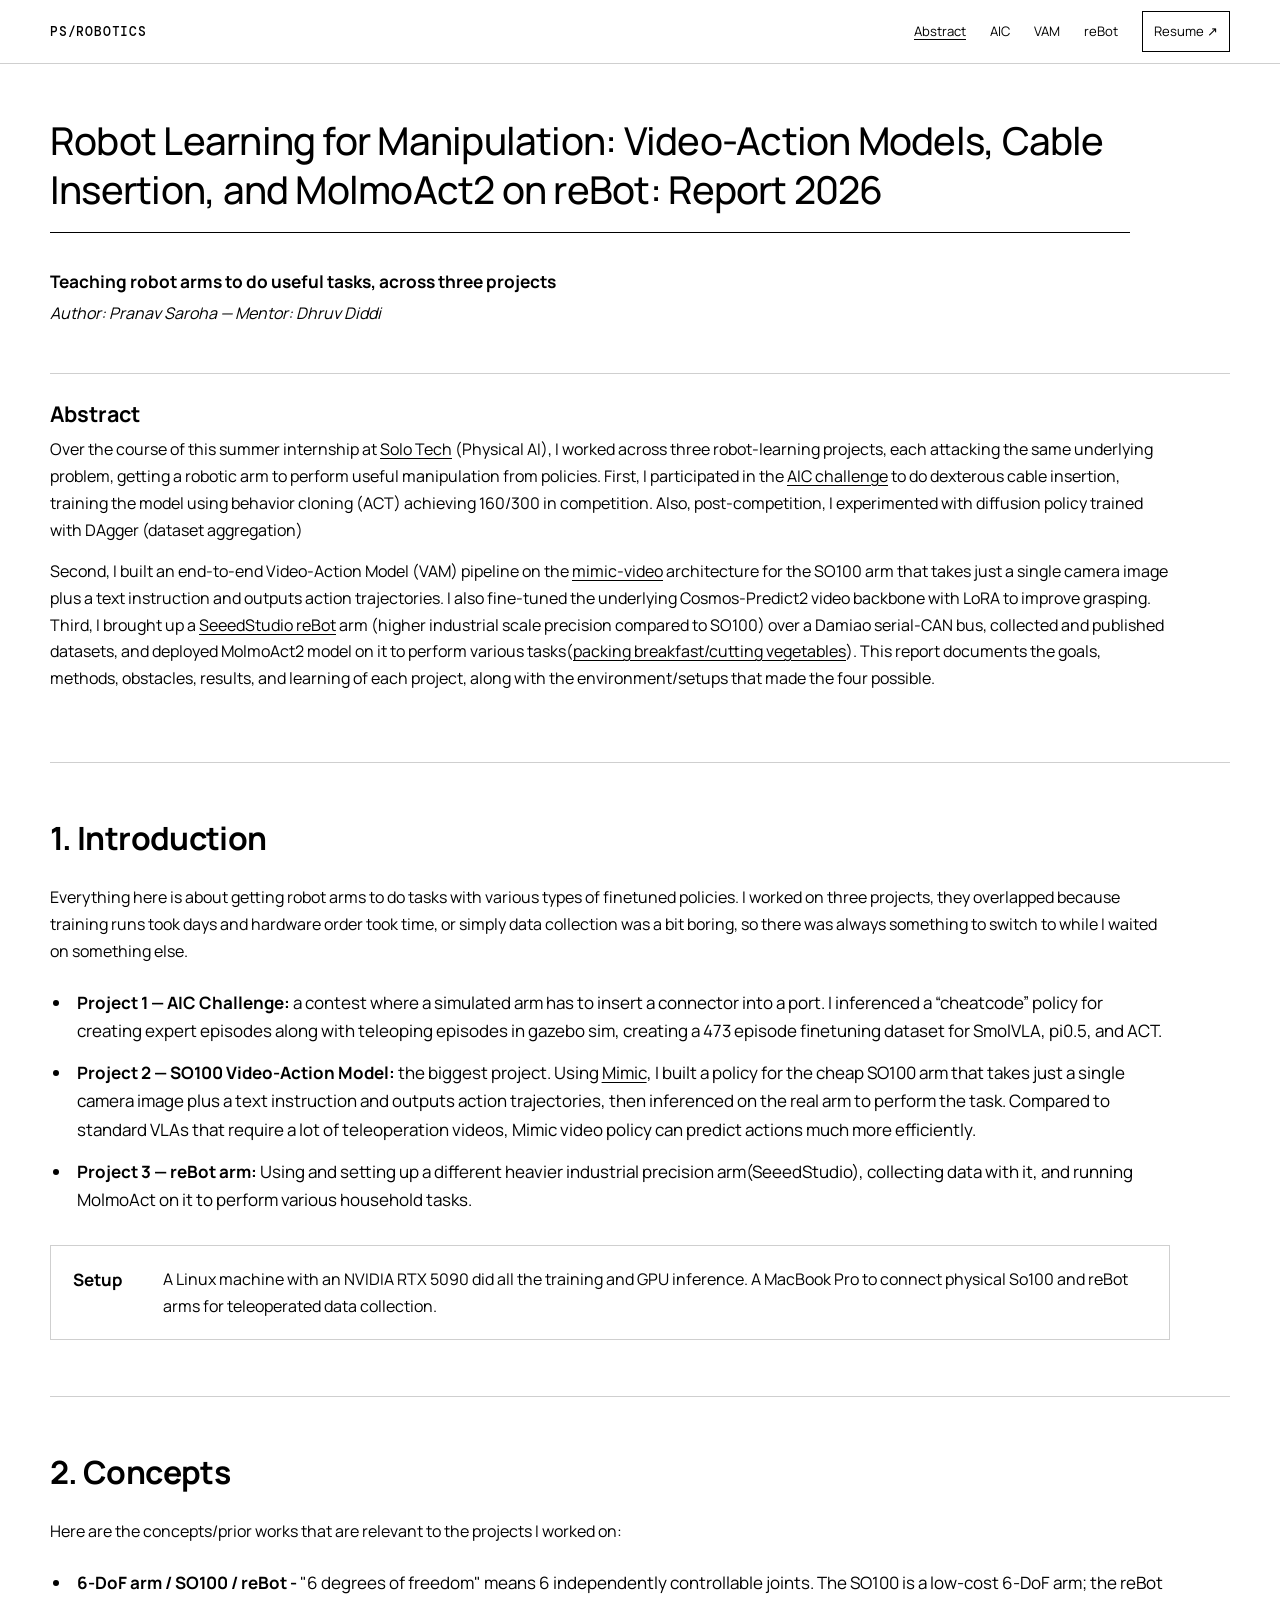
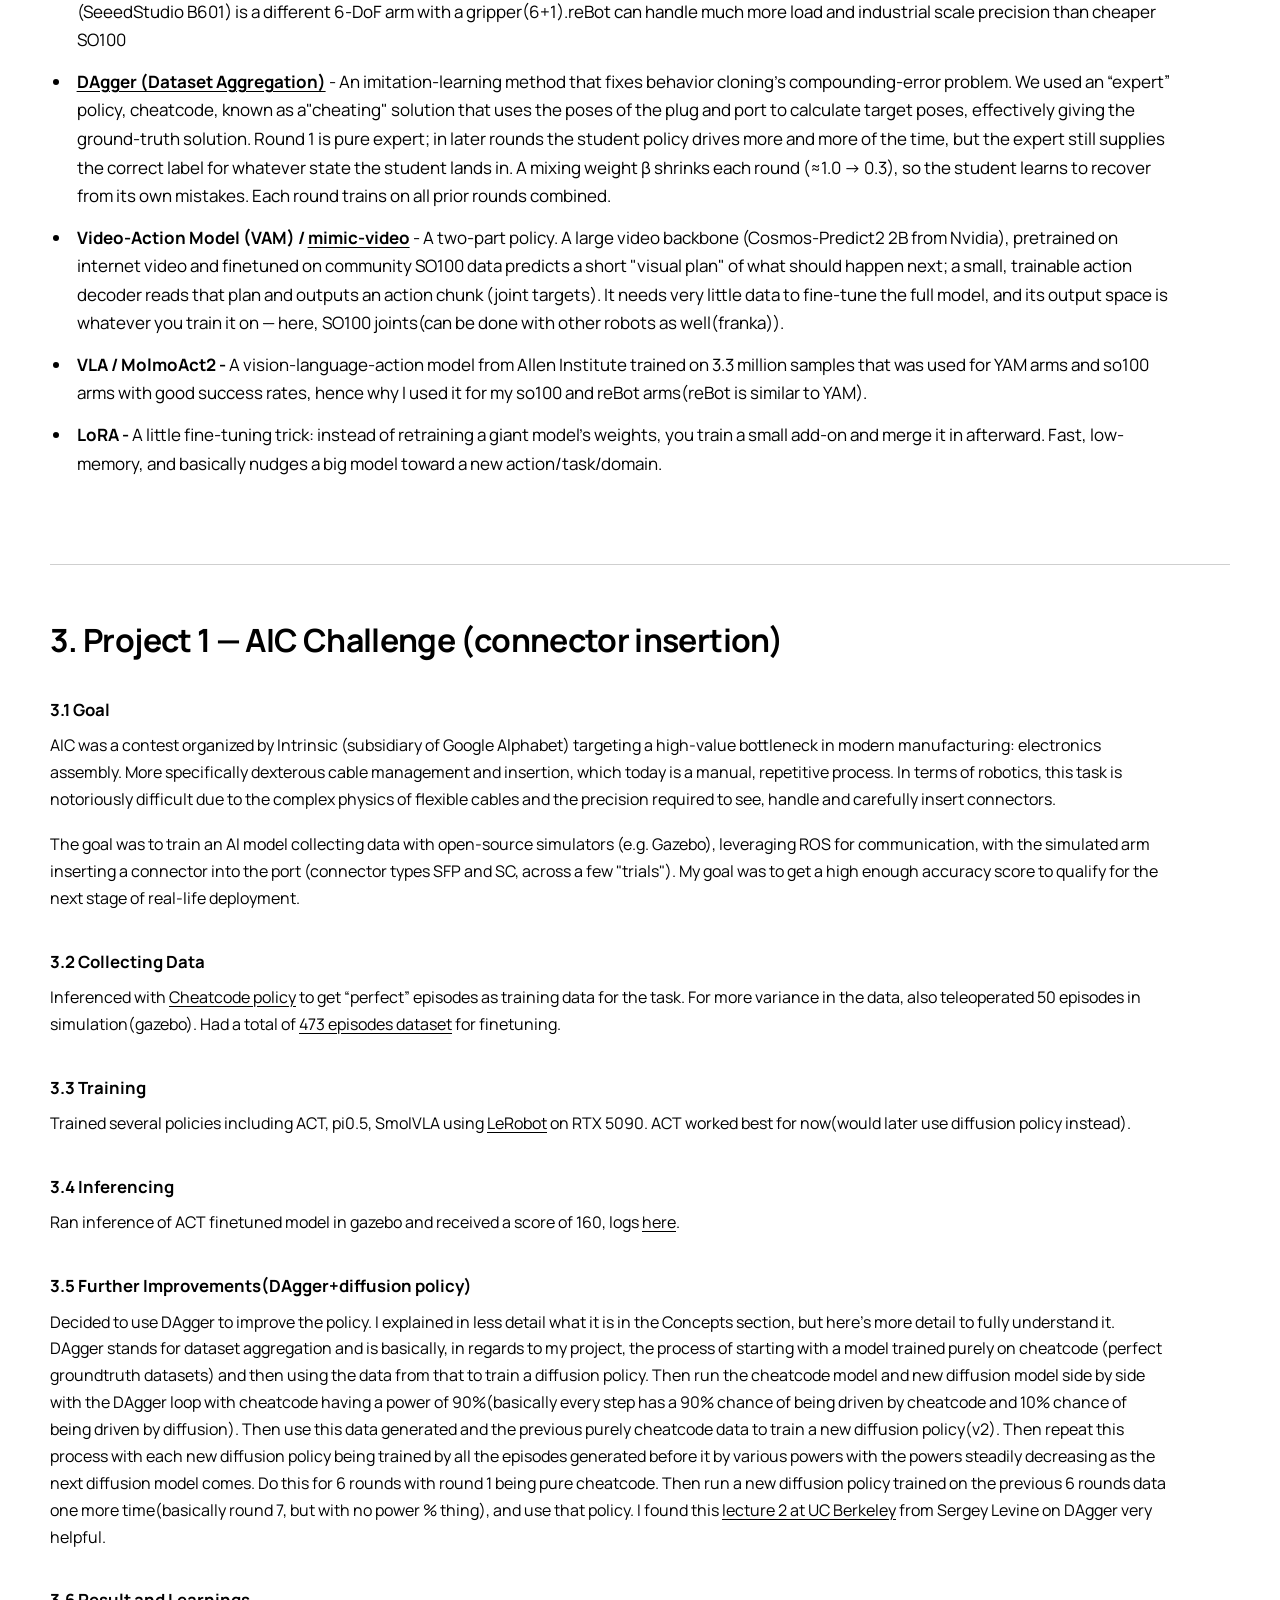
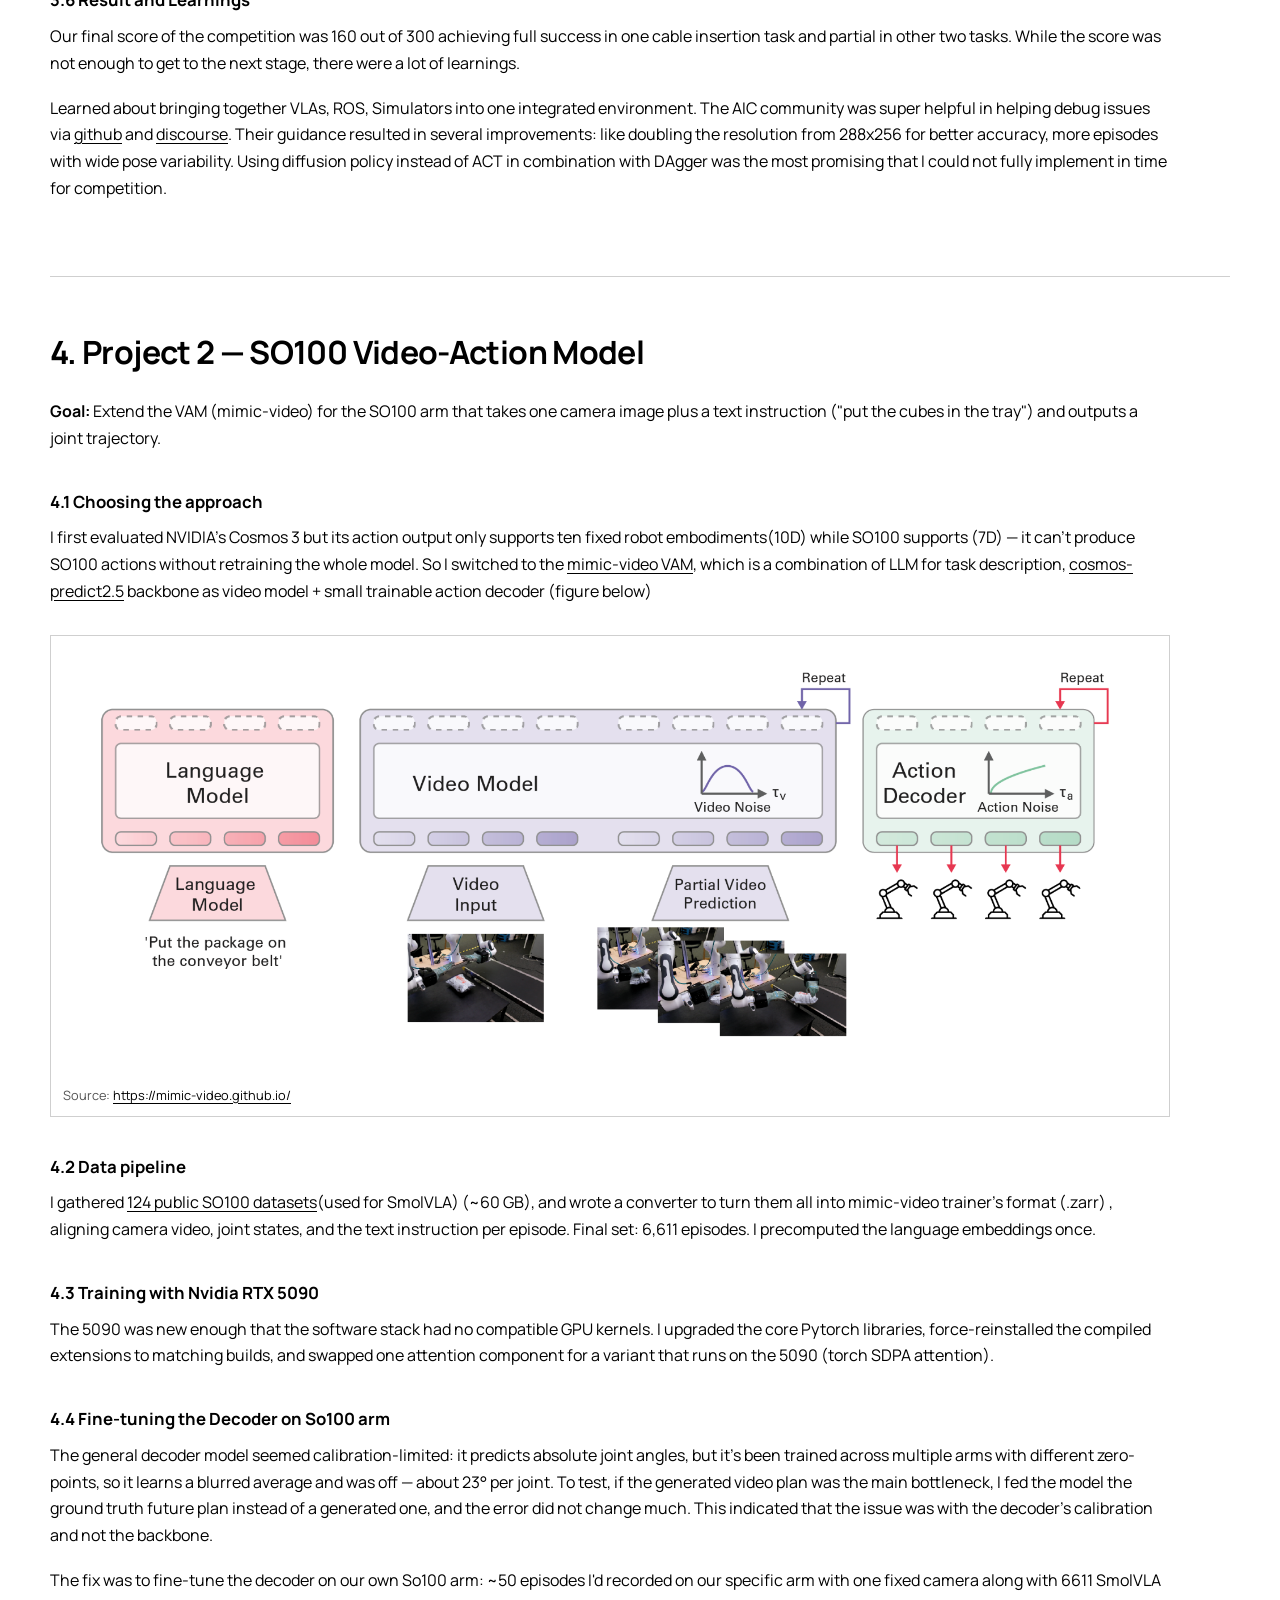
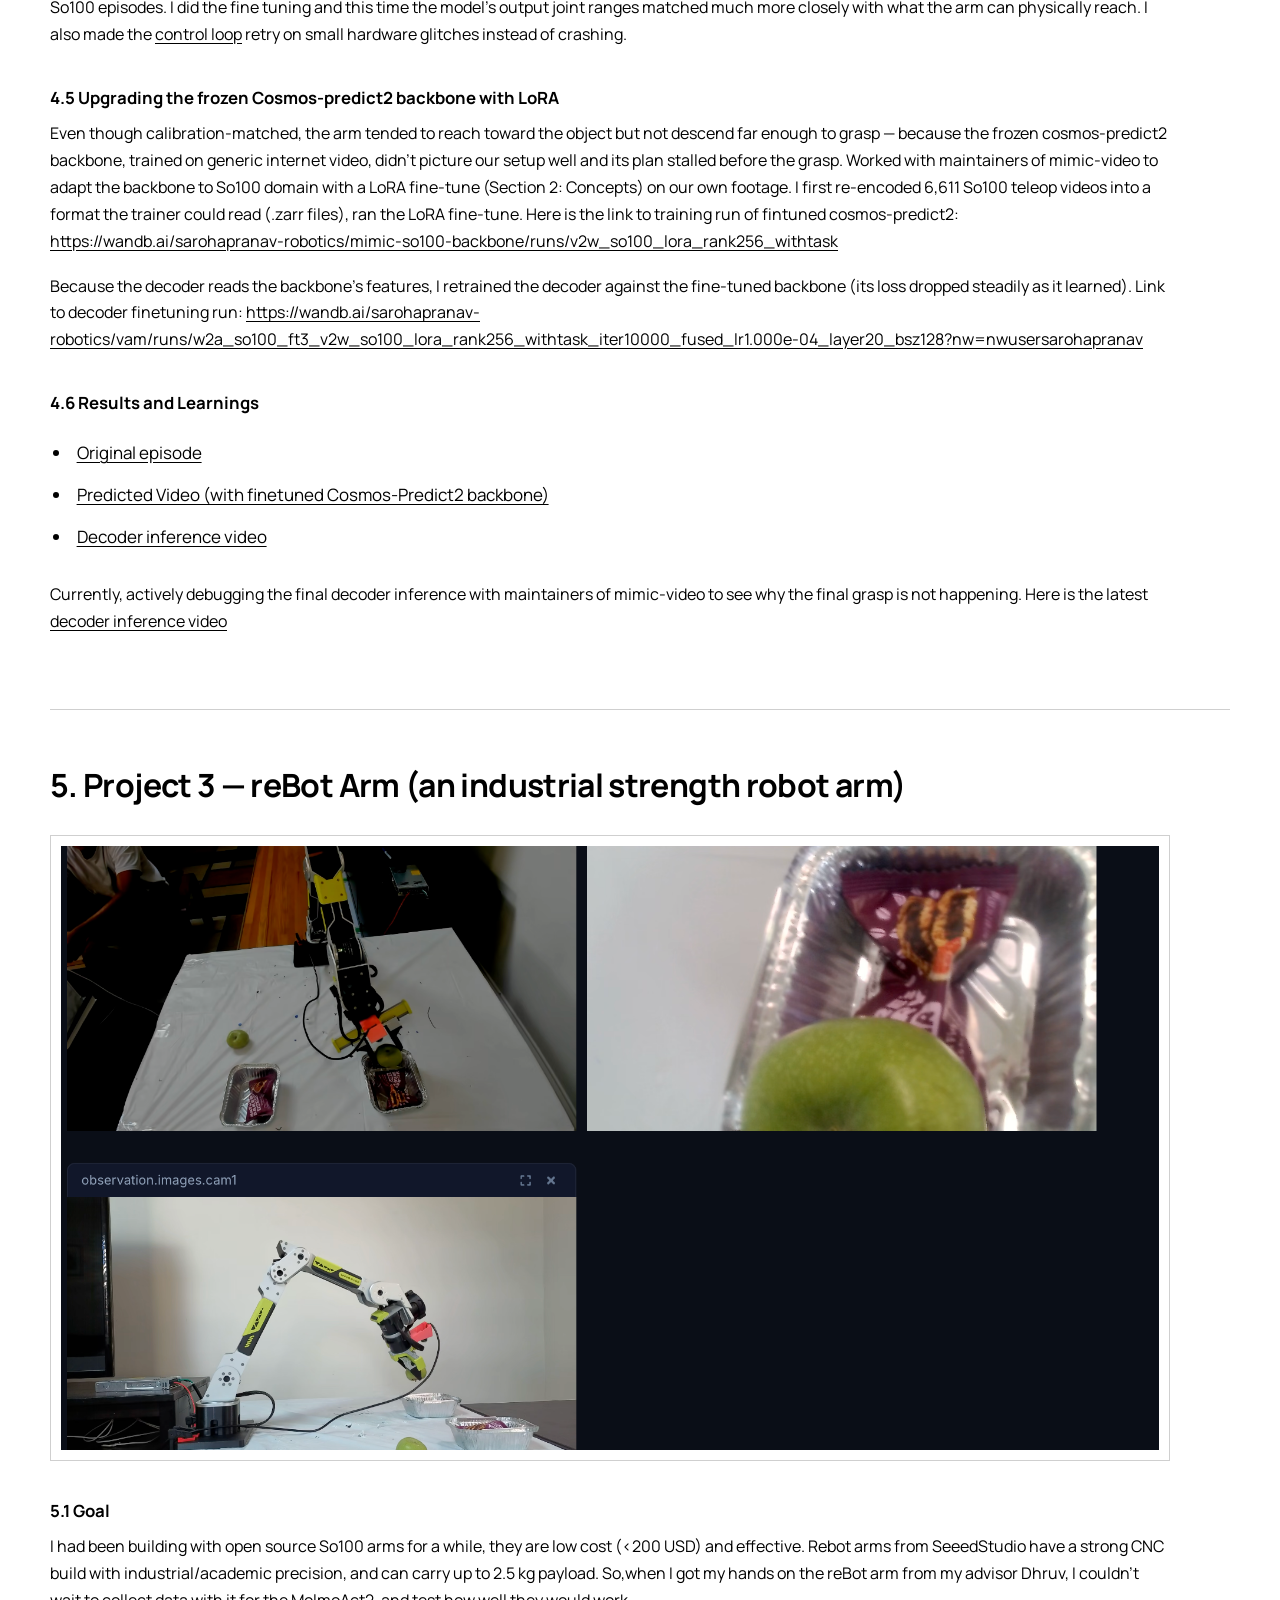
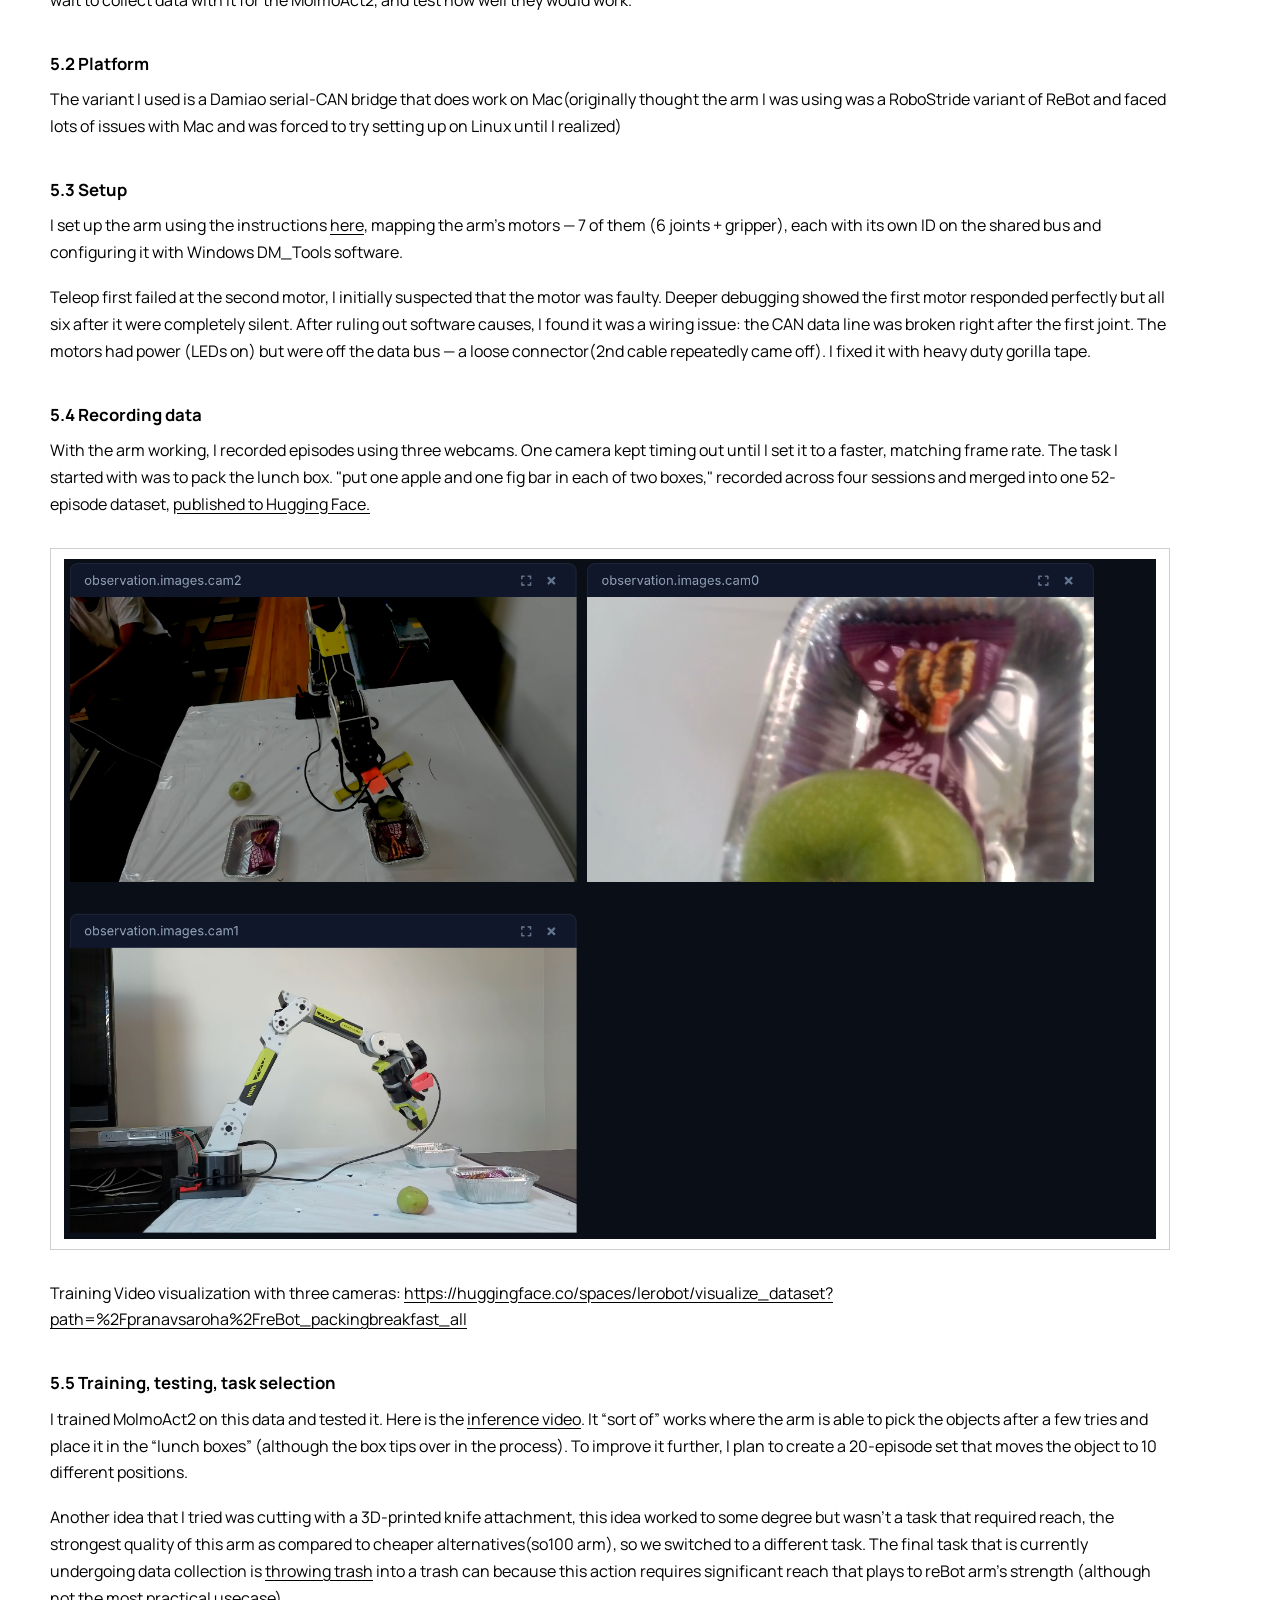
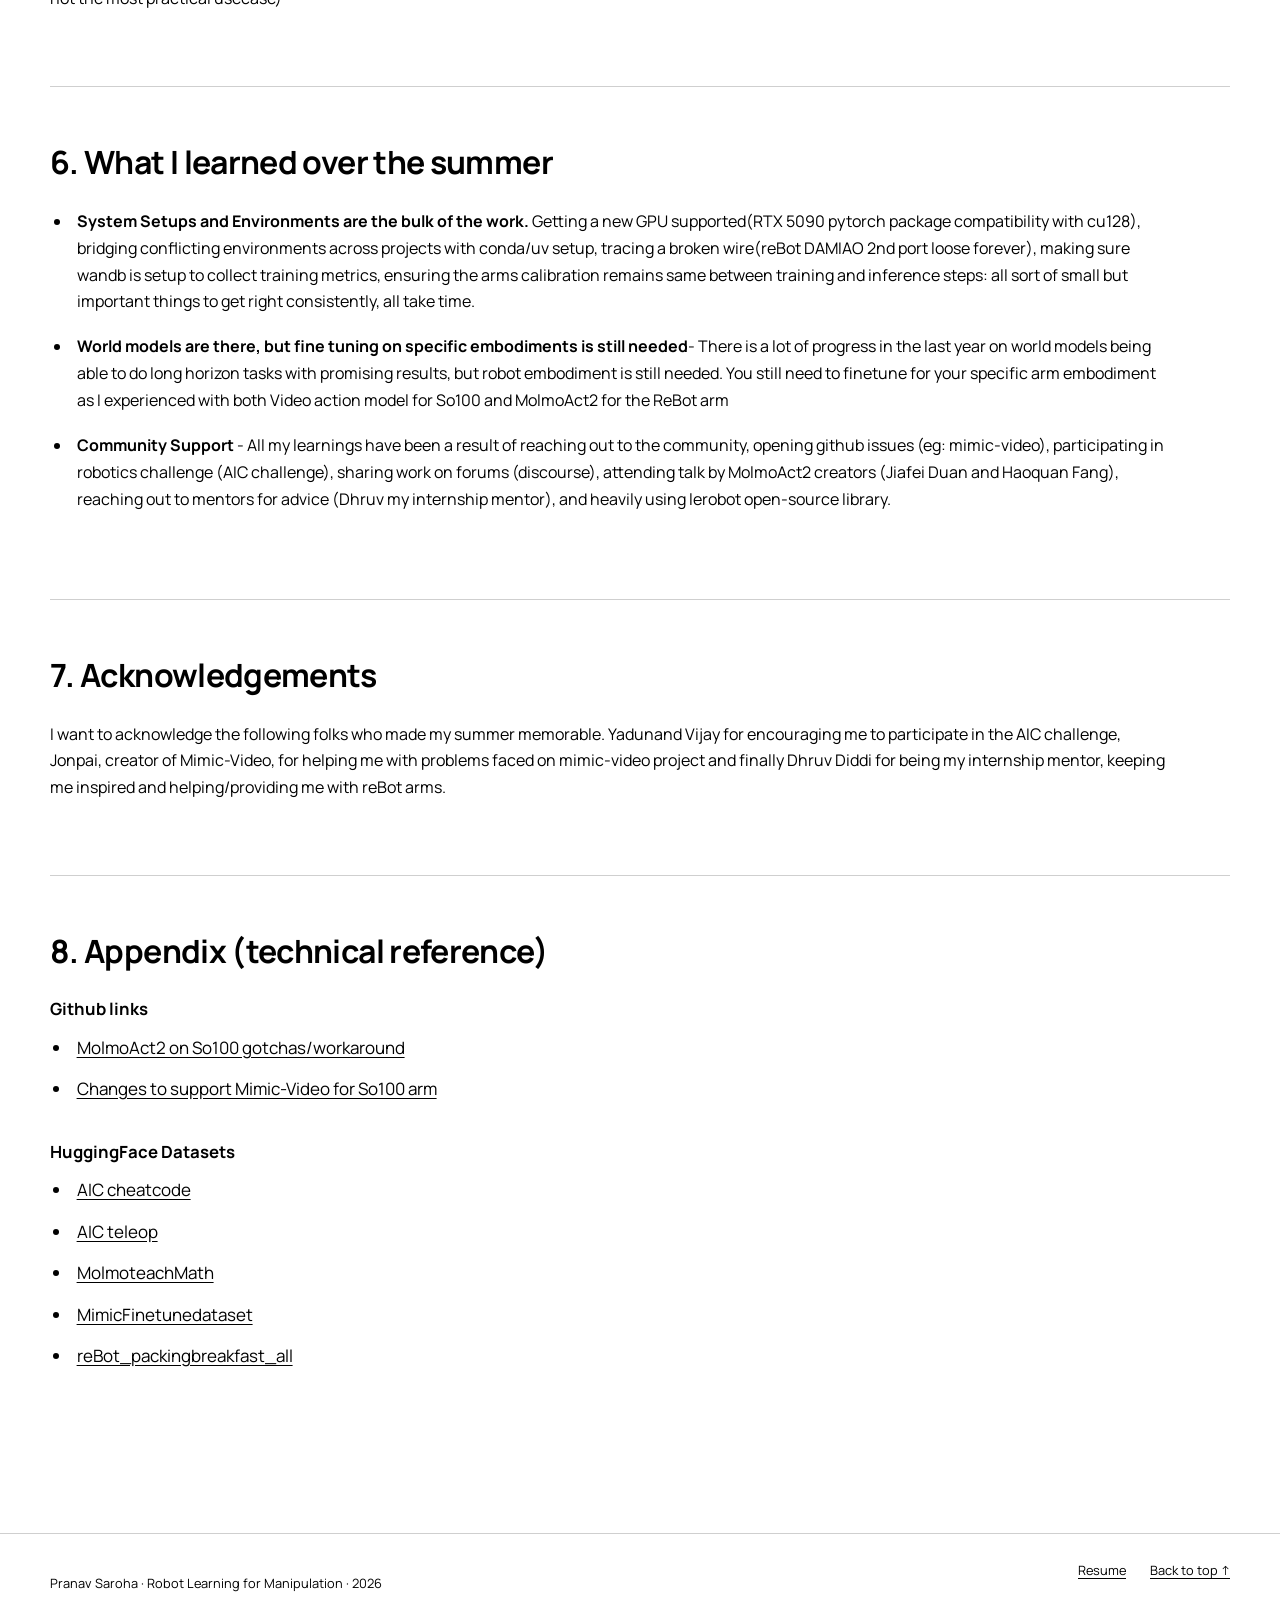
==== commit 6db6cc59: "Sync internship page with revised report" ====
--- a/internship/index.html
+++ b/internship/index.html
@@ -29,7 +29,7 @@
     <header class="hero" id="abstract">
       <div class="hero-intro">
         <h1>Robot Learning for Manipulation: Video-Action Models, Cable Insertion, and MolmoAct2 on reBot: Report 2026</h1>
-        <p class="dek">Teaching robot arms to do useful tasks, across four projects</p>
+        <p class="dek">Teaching robot arms to do useful tasks, across three projects </p>
         <p class="byline">Author: Pranav Saroha — Mentor: Dhruv Diddi</p>
       </div>
       <div class="hero-abstract">
@@ -45,7 +45,7 @@
           <h2>1. Introduction</h2>
           <p>Everything here is about getting robot arms to do tasks with various types of finetuned policies. I worked on three projects, they overlapped because training runs took days and hardware order took time, or simply data collection was a bit boring, so there was always something to switch to while I waited on something else.</p>
           <ul class="bullet-list">
-            <li><strong>Project 1 — AIC Challenge:</strong> a contest where a simulated arm has to insert a connector into a port. I inferenced a “cheatcode” policy for creating expert episodes along with teleoping episodes in gazebo sim, creating a 247 episode finetuning dataset for SmolVLA, pi0.5, and ACT. </li>
+            <li><strong>Project 1 — AIC Challenge:</strong> a contest where a simulated arm has to insert a connector into a port. I inferenced a “cheatcode” policy for creating expert episodes along with teleoping episodes in gazebo sim, creating a 473 episode finetuning dataset for SmolVLA, pi0.5, and ACT. </li>
             <li><strong>Project 2 — SO100 Video-Action Model:</strong> the biggest project. Using <a href="https://github.com/mimic-video/mimic-video" target="_blank" rel="noreferrer">Mimic</a>, I built a policy for the cheap SO100 arm that takes just a single camera image plus a text instruction and outputs action trajectories, then inferenced on the real arm to perform the task. Compared to standard VLAs that require a lot of teleoperation videos, Mimic video policy can predict actions much more efficiently.</li>
             <li><strong>Project 3 — reBot arm:</strong> Using and setting up a different heavier industrial precision arm(SeeedStudio), collecting data with it, and running MolmoAct on it to perform various household tasks.</li>
           </ul>
@@ -62,7 +62,7 @@
             <li><a href="https://arxiv.org/pdf/1011.0686" target="_blank" rel="noreferrer"><strong>DAgger (Dataset Aggregation)</strong></a> - An imitation-learning method that fixes behavior cloning's compounding-error problem. We used an “expert” policy, cheatcode, known as  a"cheating" solution that uses the poses of the plug and port to calculate target poses, effectively giving the ground-truth solution. Round 1 is pure expert; in later rounds the student policy drives more and more of the time, but the expert still supplies the correct label for whatever state the student lands in. A mixing weight β shrinks each round (≈1.0 → 0.3), so the student learns to recover from its own mistakes. Each round trains on all prior rounds combined.</li>
             <li><strong>Video-Action Model (VAM) / </strong><a href="https://arxiv.org/pdf/2512.15692" target="_blank" rel="noreferrer"><strong>mimic-video</strong></a> - A two-part policy. A large video backbone (Cosmos-Predict2 2B from Nvidia), pretrained on internet video and finetuned on community SO100 data predicts a short "visual plan" of what should happen next; a small, trainable action decoder reads that plan and outputs an action chunk (joint targets). It needs very little data to fine-tune the full model, and its output space is whatever you train it on — here, SO100 joints(can be done with other robots as well(franka)).</li>
             <li><strong>VLA / MolmoAct2 - </strong>A vision-language-action model from Allen Institute trained on 3.3 million samples that was used for YAM arms and so100 arms with good success rates, hence why I used it for my so100 and reBot arms(reBot is similar to YAM).</li>
-            <li><strong>LoRA -</strong> A cheap fine-tuning trick: instead of retraining a giant model's weights, you train a small add-on and merge it in afterward. Fast, low-memory, and basically nudges a big model toward a new action/task/domain.</li>
+            <li><strong>LoRA -</strong> A little fine-tuning trick: instead of retraining a giant model's weights, you train a small add-on and merge it in afterward. Fast, low-memory, and basically nudges a big model toward a new action/task/domain.</li>
           </ul>
         </div>
       </section>
@@ -74,7 +74,7 @@
           <p>AIC was a contest organized by Intrinsic (subsidiary of Google Alphabet) targeting a high-value bottleneck in modern manufacturing: electronics assembly. More specifically dexterous cable management and insertion, which today is a manual, repetitive process. In terms of robotics, this task is notoriously difficult due to the complex physics of flexible cables and the precision required to see, handle and carefully insert connectors.</p>
           <p>The goal was to train an AI model collecting data with open-source simulators (e.g. Gazebo), leveraging ROS for communication, with the simulated arm inserting a connector into the port (connector types SFP and SC, across a few "trials"). My goal was to get a high enough accuracy score to qualify for the next stage of real-life deployment.</p>
           <h3>3.2 Collecting Data</h3>
-          <p>Inferenced with <a href="https://github.com/intrinsic-dev/aic/blob/main/aic_example_policies/README.md#2-cheatcode---ground-truth-policy" target="_blank" rel="noreferrer">Cheatcode policy</a> to get “perfect” episodes as training data for the task. For more variance in the data, also teleoperated 50 episodes in simulation(gazebo). Had a total of <a href="https://huggingface.co/datasets/pranavsaroha/aic-cheatcode_and_teleop_v3" target="_blank" rel="noreferrer">247 episodes dataset</a> for finetuning.</p>
+          <p>Inferenced with <a href="https://github.com/intrinsic-dev/aic/blob/main/aic_example_policies/README.md#2-cheatcode---ground-truth-policy" target="_blank" rel="noreferrer">Cheatcode policy</a> to get “perfect” episodes as training data for the task. For more variance in the data, also teleoperated 50 episodes in simulation(gazebo). Had a total of <a href="https://huggingface.co/datasets/pranavsaroha/aic-cheatcode_and_teleop_v3" target="_blank" rel="noreferrer">473 episodes dataset</a> for finetuning.</p>
           <h3>3.3 Training</h3>
           <p>Trained several policies including ACT, pi0.5, SmolVLA using <a href="https://huggingface.co/docs/lerobot/en/act" target="_blank" rel="noreferrer">LeRobot</a> on RTX 5090. ACT worked best for now(would later use diffusion policy instead).</p>
           <h3>3.4 Inferencing</h3>
@@ -92,7 +92,7 @@
           <h2>4. Project 2 — SO100 Video-Action Model</h2>
           <p><strong>Goal:</strong> Extend the VAM (mimic-video) for the SO100 arm that takes one camera image plus a text instruction ("put the cubes in the tray") and outputs a joint trajectory. </p>
           <h3>4.1 Choosing the approach</h3>
-          <p>I first evaluated NVIDIA's Cosmos Predict 2.5, but its action output only supports ten fixed robot embodiments(10D) while SO100 supports (7D) — it can't produce SO100 actions without retraining the whole model. So I switched to the <a href="https://github.com/mimic-video/mimic-video" target="_blank" rel="noreferrer">mimic-video VAM</a>, which is a combination of LLM for task description, <a href="https://github.com/nvidia-cosmos/cosmos-predict2.5" target="_blank" rel="noreferrer">cosmos-predict2</a>  backbone as video model + small trainable action decoder (figure below)</p>
+          <p>I first evaluated NVIDIA's Cosmos 3 but its action output only supports ten fixed robot embodiments(10D) while SO100 supports (7D) — it can't produce SO100 actions without retraining the whole model. So I switched to the <a href="https://github.com/mimic-video/mimic-video" target="_blank" rel="noreferrer">mimic-video VAM</a>, which is a combination of LLM for task description, <a href="https://github.com/nvidia-cosmos/cosmos-predict2.5" target="_blank" rel="noreferrer">cosmos-predict2.5</a>  backbone as video model + small trainable action decoder (figure below)</p>
           <figure class="report-figure wide">
             <img src="../assets/mimic-video-architecture.png" alt="Mimic-Video architecture showing the video model backbone and action decoder" loading="lazy">
             <figcaption>Source: <a href="https://mimic-video.github.io/" target="_blank" rel="noreferrer">https://mimic-video.github.io/</a></figcaption>
@@ -109,7 +109,7 @@
           <p>Because the decoder reads the backbone's features, I retrained the decoder against the fine-tuned backbone (its loss dropped steadily as it learned). Link to decoder finetuning run: <a href="https://wandb.ai/sarohapranav-robotics/vam/runs/w2a_so100_ft3_v2w_so100_lora_rank256_withtask_iter10000_fused_lr1.000e-04_layer20_bsz128?nw=nwusersarohapranav" target="_blank" rel="noreferrer">https://wandb.ai/sarohapranav-robotics/vam/runs/w2a_so100_ft3_v2w_so100_lora_rank256_withtask_iter10000_fused_lr1.000e-04_layer20_bsz128?nw=nwusersarohapranav</a></p>
           <h3>4.6 Results and Learnings</h3>
           <ul class="resource-list">
-            <li><a href="https://drive.google.com/file/d/1jtOhh29o8MlRbOitPWE5rIBQf1MGWLWZ/view?usp=sharing" target="_blank" rel="noreferrer">Real episode</a></li>
+            <li><a href="https://drive.google.com/file/d/1jtOhh29o8MlRbOitPWE5rIBQf1MGWLWZ/view?usp=sharing" target="_blank" rel="noreferrer">Original episode</a></li>
             <li><a href="https://github.com/user-attachments/assets/3adac5a7-fd50-4b0a-bffd-9cc7565fff15" target="_blank" rel="noreferrer">Predicted Video (with finetuned Cosmos-Predict2 backbone)</a></li>
             <li><a href="https://github.com/user-attachments/assets/215c6812-dce6-4f97-bd9c-ee70023642fa" target="_blank" rel="noreferrer">Decoder inference video</a></li>
           </ul>
@@ -146,8 +146,8 @@
         <div class="section-content">
           <h2>6. What I learned over the summer</h2>
           <ul class="learning-list">
-            <li><strong>System Setups and Environments are the bulk of the work.</strong> Getting a new GPU supported(RTX 5090 pytorch package compatibility with cu128), bridging conflicting environments across projects with conda/uv setup, tracing a broken wire(reBot DAMIAO 2nd port loose forever), making sure wandb is setup to collect training metrics, ensuring the arms calibration remains same between training and inference steps —small but important things to get right consistently, all take time.</li>
-            <li><strong>World models are there, but fine tuning on specific embodiments still matters </strong>- There is a lot of progress in the last year on world models being able to do long horizon tasks with promising results, but robot embodiment is still needed. You still need to finetune for your specific arm embodiment as I experienced with both Video action model for So100 and MolmoAct2 for the ReBot arm</li>
+            <li><strong>System Setups and Environments are the bulk of the work.</strong> Getting a new GPU supported(RTX 5090 pytorch package compatibility with cu128), bridging conflicting environments across projects with conda/uv setup, tracing a broken wire(reBot DAMIAO 2nd port loose forever), making sure wandb is setup to collect training metrics, ensuring the arms calibration remains same between training and inference steps: all sort of small but important things to get right consistently, all take time.</li>
+            <li><strong>World models are there, but fine tuning on specific embodiments is still needed</strong>- There is a lot of progress in the last year on world models being able to do long horizon tasks with promising results, but robot embodiment is still needed. You still need to finetune for your specific arm embodiment as I experienced with both Video action model for So100 and MolmoAct2 for the ReBot arm</li>
             <li><strong>Community Support</strong> - All my learnings have been a result of reaching out to the community, opening github issues (eg: mimic-video), participating in robotics challenge (AIC challenge), sharing work on forums (discourse), attending talk by MolmoAct2 creators (Jiafei Duan and Haoquan Fang), reaching out to mentors for advice (Dhruv my internship mentor), and heavily using lerobot open-source library. </li>
           </ul>
         </div>
--- a/internship/styles.css
+++ b/internship/styles.css
@@ -1,13 +1,9 @@
 :root {
-  --ink: #111418;
-  --muted: #626970;
-  --paper: #f2f0ea;
-  --surface: #fbfaf6;
-  --line: #cbc8bf;
-  --orange: #ef5b2a;
-  --orange-dark: #a93a14;
-  --dark: #10171d;
-  --max: 1380px;
+  --ink: #000;
+  --muted: #555;
+  --line: #cfcfcf;
+  --paper: #fff;
+  --max: 1180px;
 }
 
 * { box-sizing: border-box; }
@@ -15,134 +11,243 @@
 body {
   margin: 0;
   color: var(--ink);
-  background:
-    linear-gradient(rgba(17, 20, 24, .025) 1px, transparent 1px),
-    linear-gradient(90deg, rgba(17, 20, 24, .025) 1px, transparent 1px),
-    var(--paper);
-  background-size: 32px 32px;
-  font-family: "Manrope", system-ui, sans-serif;
+  background: var(--paper);
+  font-family: "Manrope", Arial, sans-serif;
   font-size: 17px;
-  line-height: 1.72;
-}
-
-a { color: var(--orange-dark); font-weight: 400; text-underline-offset: 4px; }
-a:hover { color: var(--orange); }
-.progress { position: fixed; z-index: 100; inset: 0 0 auto; height: 3px; }
-.progress span { display: block; width: 0; height: 100%; background: var(--orange); }
+  line-height: 1.68;
+}
+
+a,
+a:visited,
+a:hover,
+a:active {
+  color: var(--ink);
+  font-weight: 400;
+  text-decoration: underline;
+  text-underline-offset: 3px;
+}
+
+.progress { position: fixed; z-index: 100; inset: 0 0 auto; height: 2px; }
+.progress span { display: block; width: 0; height: 100%; background: var(--ink); }
 
 .site-header {
   position: sticky;
   top: 0;
   z-index: 50;
-  min-height: 66px;
-  padding: 0 max(24px, calc((100vw - var(--max)) / 2 + 28px));
+  min-height: 64px;
+  padding: 0 max(24px, calc((100vw - var(--max)) / 2));
   display: flex;
   align-items: center;
   justify-content: space-between;
   gap: 24px;
-  background: color-mix(in srgb, var(--paper) 92%, transparent);
+  background: rgba(255, 255, 255, .96);
   border-bottom: 1px solid var(--line);
-  backdrop-filter: blur(14px);
-}
-.brand { color: var(--ink); font: 500 .78rem/1 "DM Mono", monospace; letter-spacing: .08em; text-decoration: none; }
-.brand span { color: var(--orange); }
+  backdrop-filter: blur(10px);
+}
+.brand {
+  color: var(--ink);
+  font: 500 .82rem/1 "DM Mono", monospace;
+  letter-spacing: .06em;
+  text-decoration: none;
+}
+.brand span { color: var(--ink); }
 nav { display: flex; align-items: center; gap: 24px; }
-nav a { color: var(--ink); font: 500 .72rem/1 "DM Mono", monospace; text-decoration: none; text-transform: uppercase; letter-spacing: .05em; }
-nav a:hover, nav a.active { color: var(--orange-dark); }
-.nav-home { padding: 9px 12px; color: var(--surface); background: var(--ink); }
-.nav-home:hover { color: white; background: var(--orange-dark); }
+nav a,
+nav a:visited {
+  color: var(--ink);
+  font-size: .82rem;
+  text-decoration: none;
+}
+nav a:hover,
+nav a.active { text-decoration: underline; }
+.nav-home { padding: 8px 11px; border: 1px solid var(--ink); }
 .menu-toggle { display: none; }
 
 .hero {
-  min-height: auto;
-  padding: 46px max(24px, calc((100vw - var(--max)) / 2 + 28px)) 50px;
-  background: linear-gradient(120deg, var(--dark) 0 72%, #182731 72%);
-  color: white;
-  border-bottom: 1px solid #334047;
-}
-.hero-intro, .hero-abstract { width: 100%; max-width: 1040px; margin-inline: auto; }
-.hero-kicker { display: flex; flex-wrap: wrap; gap: 8px 22px; color: #b8c2c8; font: 500 .72rem/1.4 "DM Mono", monospace; letter-spacing: .08em; text-transform: uppercase; }
-.hero-kicker span:first-child { color: #ff774b; }
+  width: min(var(--max), calc(100% - 48px));
+  margin: 0 auto;
+  padding: 52px 0 56px;
+  color: var(--ink);
+  background: var(--paper);
+}
+.hero-intro,
+.hero-abstract { width: 100%; }
 h1 {
-  max-width: 980px;
-  margin: 16px 0;
-  font-size: clamp(1.45rem, 1.6vw, 1.66rem);
-  line-height: 1.2;
-  letter-spacing: -.025em;
-}
-.dek { max-width: 760px; margin: 0; color: #d2d8dc; font-size: clamp(1rem, 1.6vw, 1.28rem); }
-.byline { display: flex; flex-wrap: wrap; gap: 48px; margin-top: 24px; }
-.byline div { display: grid; gap: 2px; }
-.byline span, .section-marker, .project-label, .setup-note > span {
-  font: 500 .69rem/1.5 "DM Mono", monospace;
-  letter-spacing: .08em;
-  text-transform: uppercase;
-}
-.byline span { color: #8f9ca4; }
-.byline strong { font-size: .9rem; }
-.hero-abstract { margin-top: 30px; padding-top: 26px; color: #e4e8eb; border-top: 1px solid #39454d; }
-.hero-abstract h2 { margin: 0 0 15px; color: white; font-size: 1.2rem; }
-.hero-abstract p { max-width: 1000px; margin: 0 0 13px; font-size: .95rem; line-height: 1.55; }
-.hero-abstract p:last-child { margin-bottom: 0; }
-.hero-abstract a { color: #ff8a64; }
-
-.report { max-width: var(--max); margin: auto; padding: 0 28px 80px; background: color-mix(in srgb, var(--paper) 94%, transparent); }
+  max-width: 1080px;
+  margin: 0;
+  padding-bottom: 18px;
+  font-size: clamp(2rem, 3vw, 2.4rem);
+  font-weight: 500;
+  line-height: 1.28;
+  letter-spacing: -.02em;
+  border-bottom: 1px solid var(--ink);
+}
+.dek {
+  margin: 34px 0 4px;
+  color: var(--ink);
+  font-size: 1.08rem;
+  font-weight: 700;
+}
+.byline {
+  margin: 0;
+  color: var(--ink);
+  font-size: 1rem;
+  font-style: italic;
+}
+.hero-abstract {
+  margin-top: 46px;
+  padding-top: 26px;
+  color: var(--ink);
+  border-top: 1px solid var(--line);
+}
+.hero-abstract h2 { margin: 0 0 8px; font-size: 1.35rem; line-height: 1.3; }
+.hero-abstract p { max-width: 1120px; margin: 0 0 14px; font-size: 1rem; line-height: 1.68; }
+
+.report {
+  width: min(var(--max), calc(100% - 48px));
+  margin: 0 auto;
+  padding: 0 0 70px;
+  background: var(--paper);
+}
 .report-section {
-  padding: 74px 0;
-  border-bottom: 1px solid var(--line);
+  padding: 56px 0;
+  border-top: 1px solid var(--line);
   scroll-margin-top: 64px;
 }
-.report-section:last-child { border-bottom: 0; }
-.section-content { width: 100%; max-width: 1040px; min-width: 0; margin: 0 auto; }
-.section-content h2 { max-width: 980px; margin: 0 0 32px; color: var(--ink); font-size: clamp(1.6rem, 2.5vw, 2.25rem); line-height: 1.17; letter-spacing: -.035em; }
-.section-content h3 { margin: 46px 0 13px; color: var(--ink); font: 500 .82rem/1.45 "DM Mono", monospace; letter-spacing: .035em; text-transform: uppercase; }
-.section-content p { max-width: 950px; margin: 0 0 22px; }
+.section-content { width: 100%; }
+.section-content h2 {
+  max-width: 1080px;
+  margin: 0 0 26px;
+  color: var(--ink);
+  font-size: 2rem;
+  line-height: 1.22;
+  letter-spacing: -.02em;
+}
+.section-content h3 {
+  margin: 38px 0 10px;
+  color: var(--ink);
+  font-size: 1.05rem;
+  font-weight: 700;
+  line-height: 1.45;
+}
+.section-content p,
+#acknowledgements p,
+#learnings li {
+  max-width: 1120px;
+  margin: 0 0 18px;
+  color: var(--ink);
+  font-size: 1rem;
+  line-height: 1.68;
+}
 .section-content strong { font-weight: 700; }
 .section-content a { overflow-wrap: anywhere; }
-.project-label { margin: 0 0 12px !important; color: var(--orange-dark); }
-
-.concept-list { max-width: 1000px; margin: 34px 0; padding: 0; list-style: none; border-top: 1px solid var(--line); }
-.concept-list li { margin: 0; padding: 22px 0; border-bottom: 1px solid var(--line); }
-.bullet-list, .learning-list, .resource-list { max-width: 1000px; margin: 24px 0 30px; padding-left: 1.35rem; list-style: disc outside; }
-.bullet-list li, .learning-list li, .resource-list li { margin: 0 0 14px; padding-left: 6px; }
-.bullet-list li::marker, .learning-list li::marker, .resource-list li::marker { color: var(--orange); }
-.setup-note { max-width: 1000px; margin-top: 34px; padding: 24px 26px; display: grid; grid-template-columns: 82px 1fr; gap: 18px; background: var(--dark); color: white; }
-.setup-note > span { color: #ff784d; }
-.setup-note p { margin: 0; color: #d7dde1; }
-
-.project-section .section-content { position: relative; }
-.report-figure { max-width: 950px; margin: 38px 0; padding: 12px; background: var(--surface); border: 1px solid var(--line); }
+
+.concept-list {
+  max-width: 1120px;
+  margin: 24px 0 30px;
+  padding-left: 1.35rem;
+  list-style: disc outside;
+}
+.bullet-list,
+.learning-list,
+.resource-list {
+  max-width: 1120px;
+  margin: 24px 0 30px;
+  padding-left: 1.35rem;
+  list-style: disc outside;
+}
+.concept-list li,
+.bullet-list li,
+.learning-list li,
+.resource-list li {
+  margin: 0 0 13px;
+  padding-left: 5px;
+}
+.concept-list li::marker,
+.bullet-list li::marker,
+.learning-list li::marker,
+.resource-list li::marker { color: var(--ink); }
+
+.setup-note {
+  max-width: 1120px;
+  margin-top: 28px;
+  padding: 20px 22px;
+  display: grid;
+  grid-template-columns: 72px 1fr;
+  gap: 18px;
+  color: var(--ink);
+  background: var(--paper);
+  border: 1px solid var(--line);
+}
+.setup-note > span { color: var(--ink); font-weight: 700; }
+.setup-note p { margin: 0; }
+
+.report-figure {
+  max-width: 1120px;
+  margin: 30px 0;
+  padding: 10px;
+  background: var(--paper);
+  border: 1px solid var(--line);
+}
 .report-figure img { display: block; width: 100%; max-height: 680px; height: auto; object-fit: contain; }
-.report-figure figcaption { padding: 11px 3px 1px; color: var(--muted); font: .68rem/1.5 "DM Mono", monospace; }
+.report-figure figcaption { padding: 9px 2px 0; color: var(--muted); font-size: .8rem; }
 .hero-figure img { aspect-ratio: 16/8.8; object-fit: cover; object-position: center; }
-
-.resource-group { max-width: 950px; margin: 0 0 46px; }
+.resource-group { max-width: 1120px; margin: 0 0 36px; }
 .resource-group h3 { margin-top: 0; }
-.resource-group .resource-list { margin-top: 14px; }
-
-footer { padding: 28px max(24px, calc((100vw - var(--max)) / 2 + 28px)); display: flex; justify-content: space-between; gap: 24px; color: #b6c0c6; background: var(--dark); font: .68rem/1.5 "DM Mono", monospace; }
+.resource-group .resource-list { margin-top: 12px; }
+
+footer {
+  padding: 26px max(24px, calc((100vw - var(--max)) / 2));
+  display: flex;
+  justify-content: space-between;
+  gap: 24px;
+  color: var(--ink);
+  background: var(--paper);
+  border-top: 1px solid var(--line);
+  font-size: .8rem;
+}
 footer div { display: flex; gap: 24px; }
-footer a { color: white; }
-
-@media (max-width: 860px) {
+
+@media (max-width: 820px) {
   body { font-size: 16px; }
   .site-header { padding: 0 20px; }
-  .menu-toggle { display: block; padding: 8px 10px; color: var(--ink); background: transparent; border: 1px solid var(--line); font: 500 .7rem/1 "DM Mono", monospace; text-transform: uppercase; }
-  nav { position: absolute; top: 65px; left: 0; right: 0; padding: 18px 20px; display: none; flex-direction: column; align-items: stretch; gap: 0; background: var(--paper); border-bottom: 1px solid var(--line); }
+  .menu-toggle {
+    display: block;
+    padding: 8px 10px;
+    color: var(--ink);
+    background: var(--paper);
+    border: 1px solid var(--ink);
+    font-size: .8rem;
+  }
+  nav {
+    position: absolute;
+    top: 63px;
+    left: 0;
+    right: 0;
+    padding: 16px 20px;
+    display: none;
+    flex-direction: column;
+    align-items: stretch;
+    gap: 0;
+    background: var(--paper);
+    border-bottom: 1px solid var(--line);
+  }
   nav.open { display: flex; }
-  nav a { padding: 13px 0; border-bottom: 1px solid var(--line); }
-  .nav-home { margin-top: 10px; padding: 13px; text-align: center; border: 0; }
-  .hero { padding: 38px 20px 42px; background: var(--dark); }
-  h1 { font-size: 1.45rem; }
-  .byline { margin-top: 24px; }
-  .hero-abstract { margin-top: 28px; padding-top: 24px; }
-  .report { padding: 0 20px 60px; }
-  .report-section { padding: 52px 0; scroll-margin-top: 64px; }
-  .section-content h2 { margin-bottom: 26px; }
-  .section-content h3 { margin-top: 38px; }
+  nav a { padding: 12px 0; border-bottom: 1px solid var(--line); }
+  .nav-home { margin-top: 8px; padding: 12px; text-align: center; }
+  .hero,
+  .report { width: min(100% - 40px, var(--max)); }
+  .hero { padding: 38px 0 42px; }
+  h1 { font-size: 1.85rem; }
+  .dek { margin-top: 26px; }
+  .hero-abstract { margin-top: 34px; padding-top: 22px; }
+  .report-section { padding: 44px 0; }
+  .section-content h2 { font-size: 1.65rem; }
+  .report-figure { margin: 26px -20px; padding: 6px; border-inline: 0; }
   .setup-note { grid-template-columns: 1fr; }
-  .report-figure { margin: 30px -20px; padding: 7px; border-inline: 0; }
-  footer { padding: 26px 20px; flex-direction: column; }
-}
-
-@media (prefers-reduced-motion: reduce) { html { scroll-behavior: auto; } }
+  footer { padding: 24px 20px; flex-direction: column; }
+}
+
+@media (prefers-reduced-motion: reduce) {
+  html { scroll-behavior: auto; }
+}
